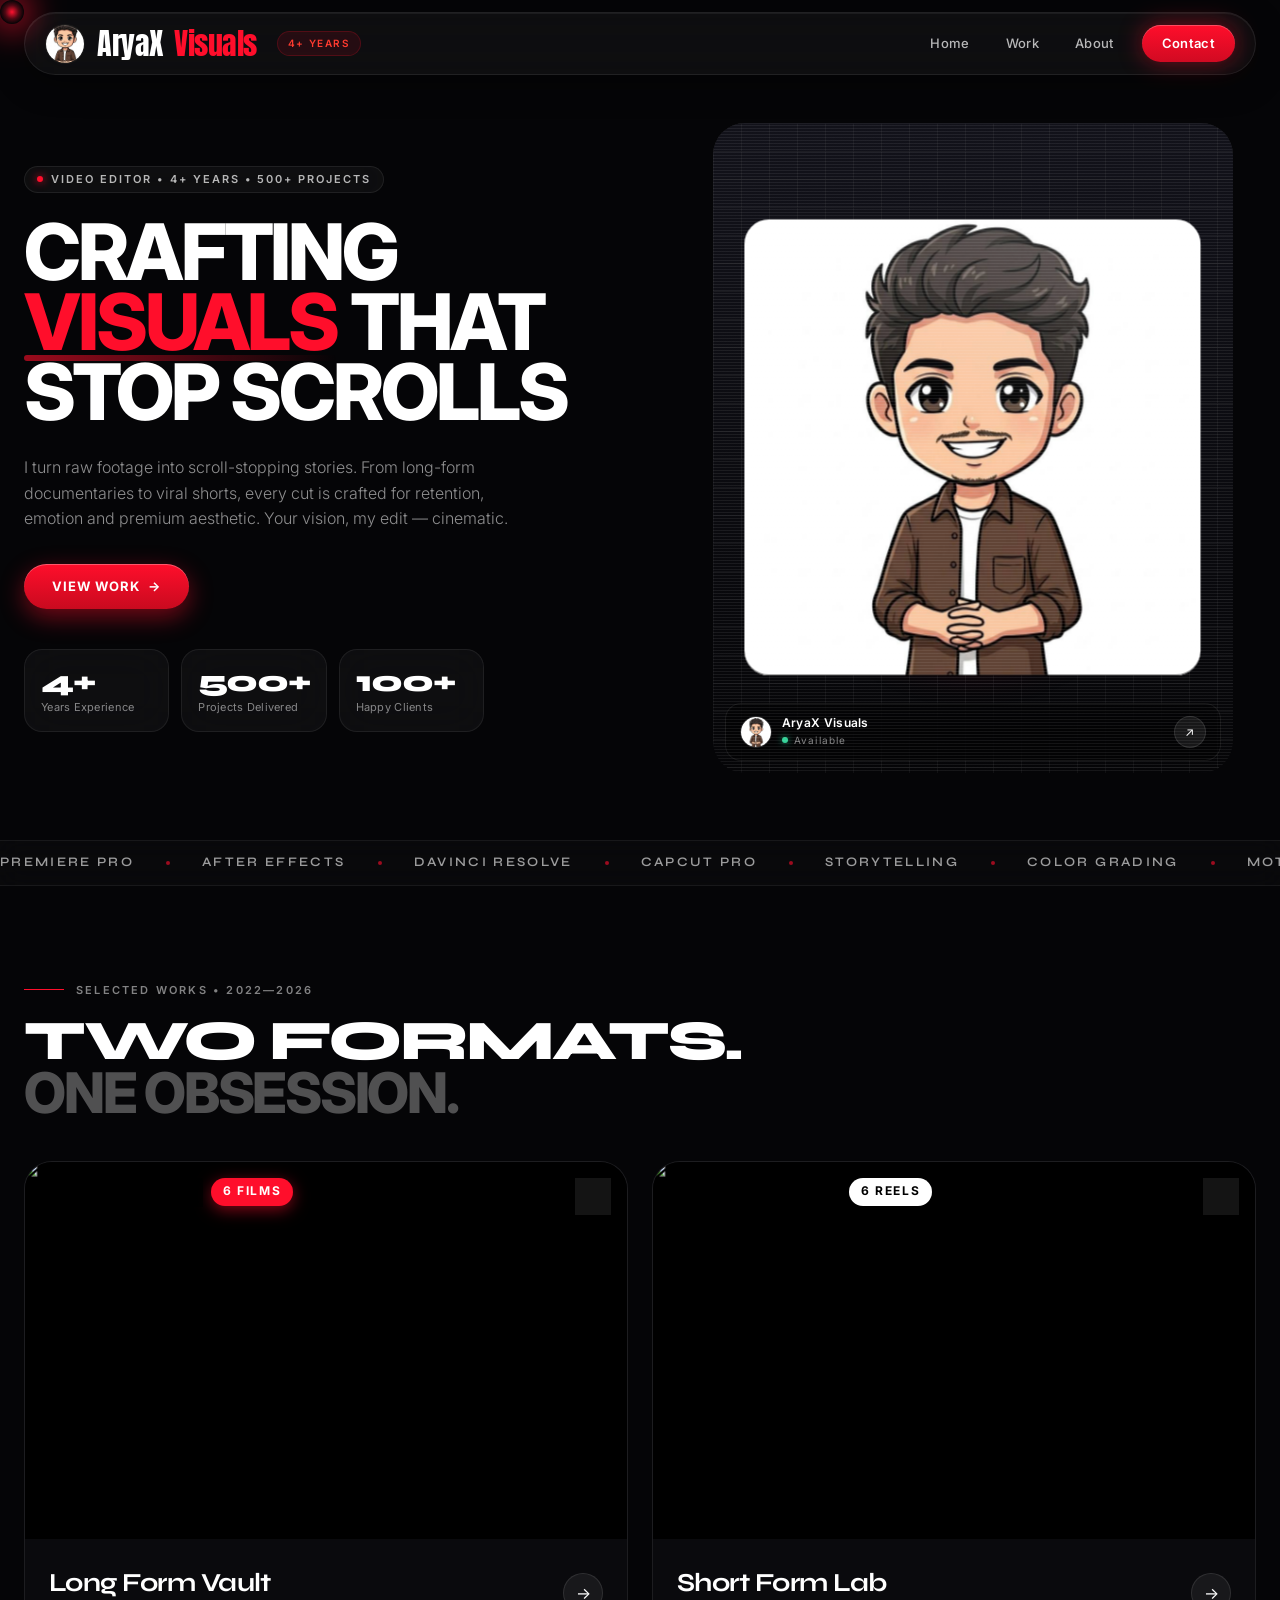
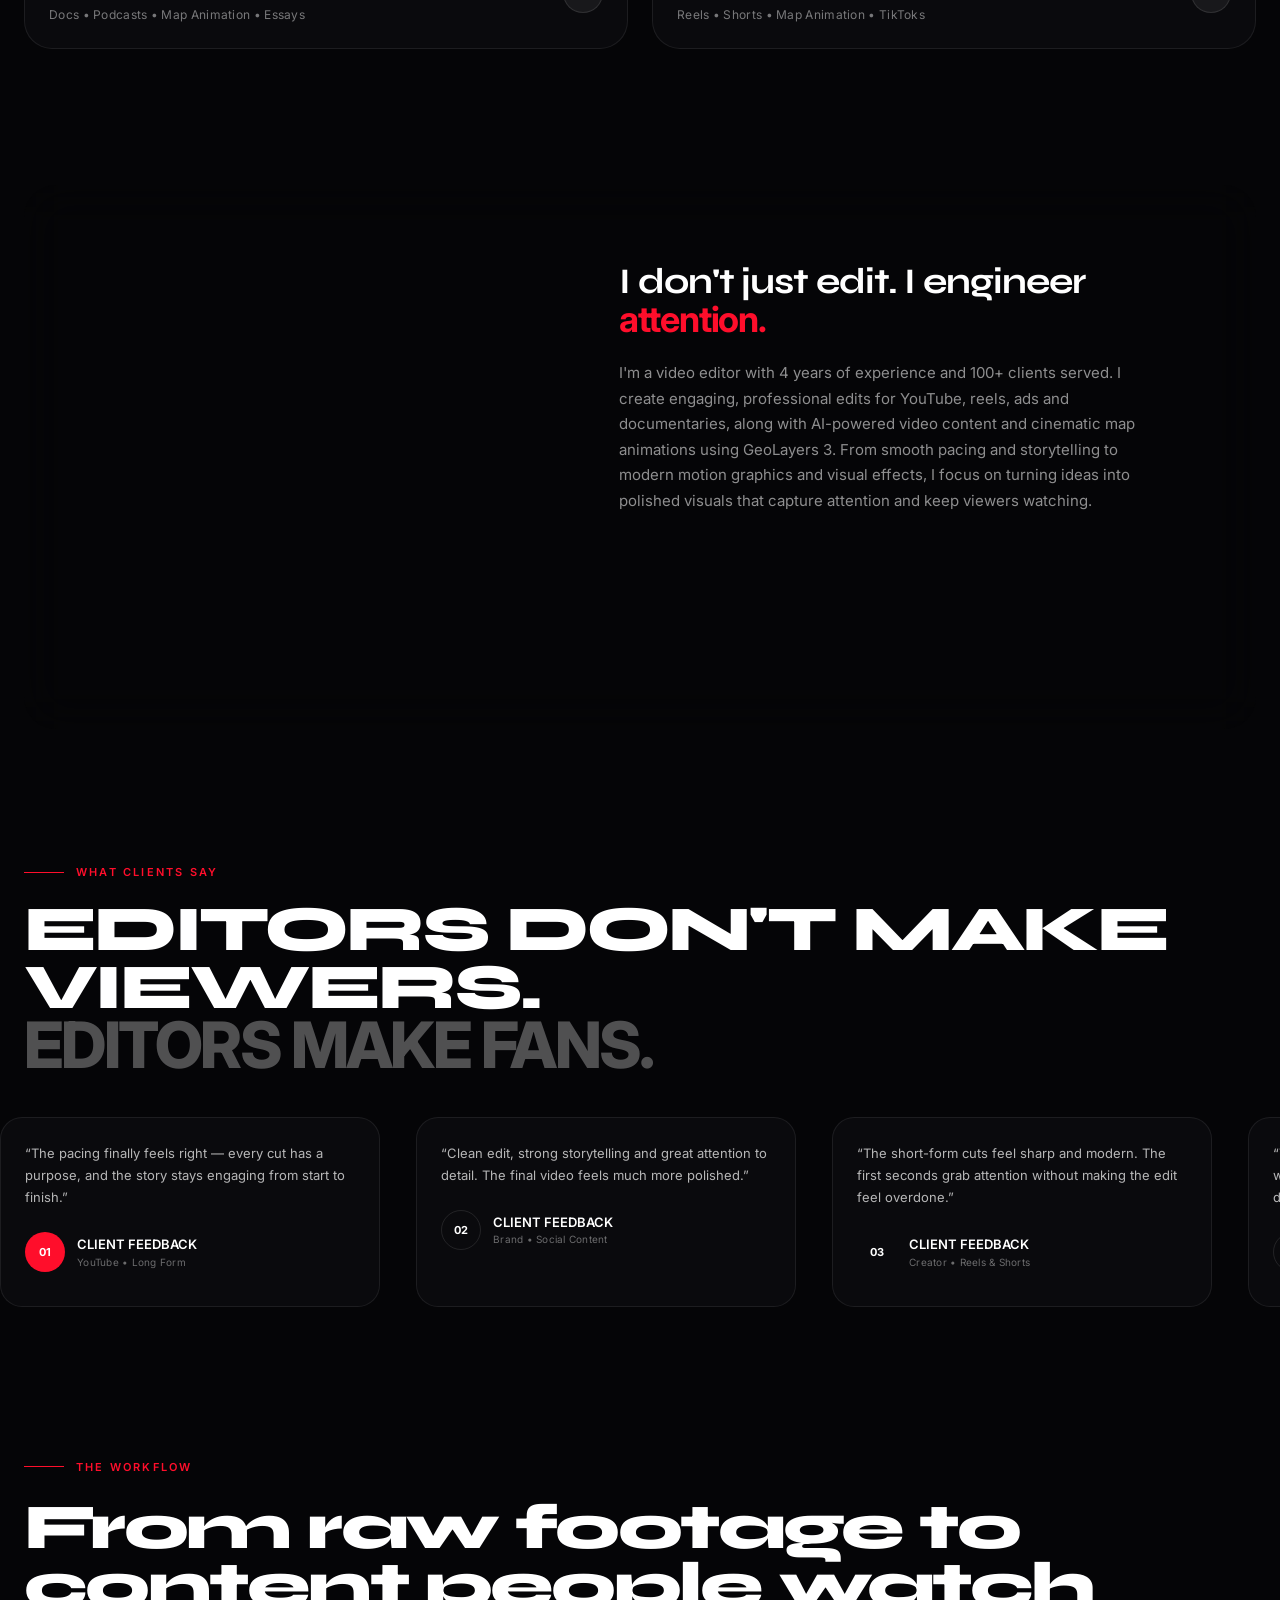
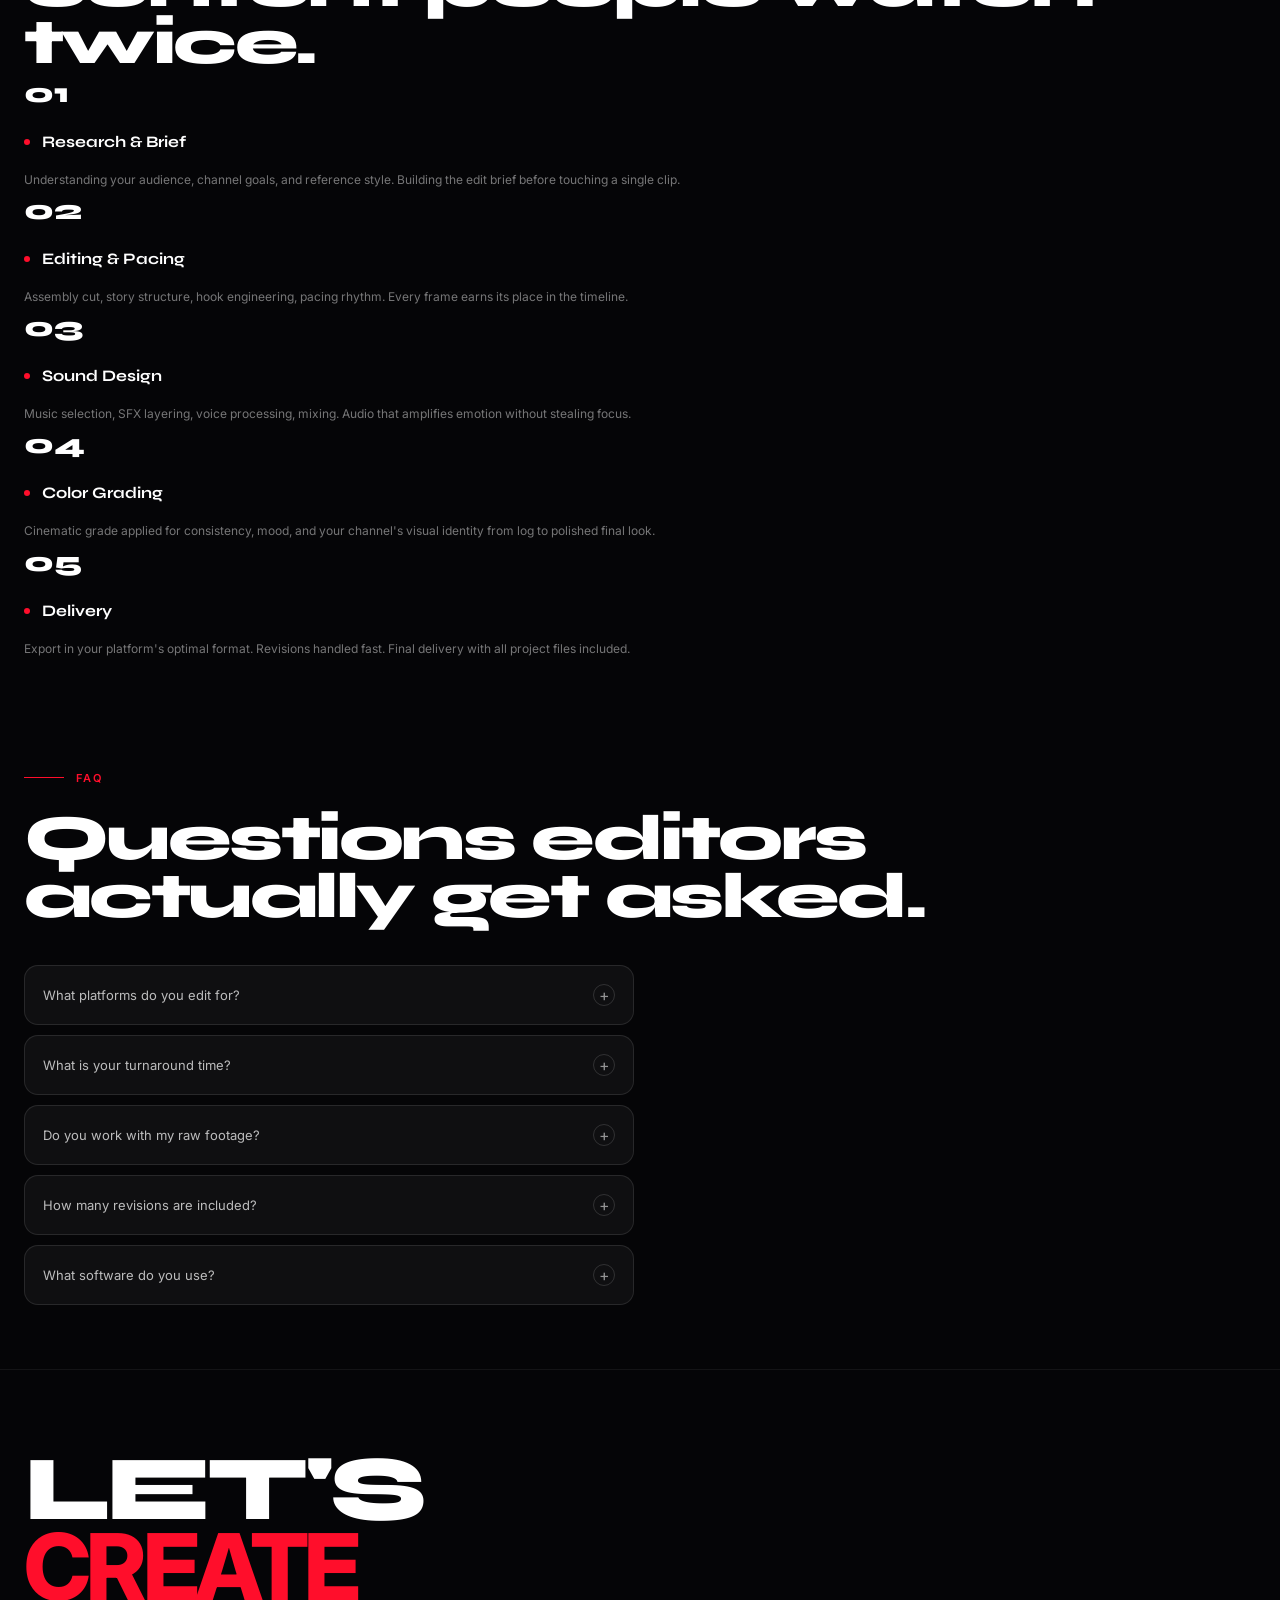
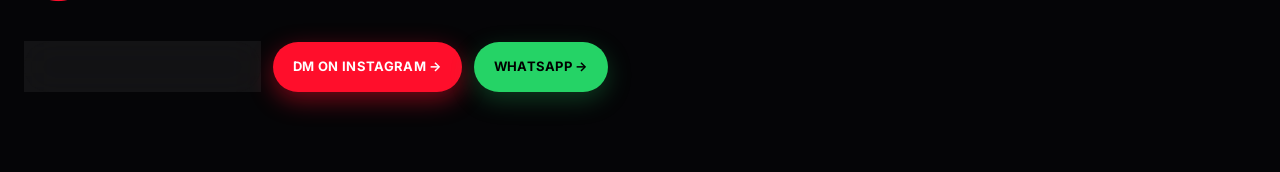
==== index.html @ be7c9ef8 "video added" ====
<!DOCTYPE html>
<html lang="en">

<head>
  <meta charset="UTF-8">
  <meta name="viewport" content="width=device-width, initial-scale=1">
  <link rel="shortcut icon" href="logo/favicon.jpeg" type="image/x-icon">
  <title>AryaxVisuals</title>
  <style>
    @import url('https://fonts.googleapis.com/css2?family=Anton&display=swap');
    *,
    :after,
    :before {
      --tw-border-spacing-x: 0;
      --tw-border-spacing-y: 0;
      --tw-translate-x: 0;
      --tw-translate-y: 0;
      --tw-rotate: 0;
      --tw-skew-x: 0;
      --tw-skew-y: 0;
      --tw-scale-x: 1;
      --tw-scale-y: 1;
      --tw-pan-x: ;
      --tw-pan-y: ;
      --tw-pinch-zoom: ;
      --tw-scroll-snap-strictness: proximity;
      --tw-gradient-from-position: ;
      --tw-gradient-via-position: ;
      --tw-gradient-to-position: ;
      --tw-ordinal: ;
      --tw-slashed-zero: ;
      --tw-numeric-figure: ;
      --tw-numeric-spacing: ;
      --tw-numeric-fraction: ;
      --tw-ring-inset: ;
      --tw-ring-offset-width: 0px;
      --tw-ring-offset-color: #fff;
      --tw-ring-color: rgba(59, 130, 246, .5);
      --tw-ring-offset-shadow: 0 0 #0000;
      --tw-ring-shadow: 0 0 #0000;
      --tw-shadow: 0 0 #0000;
      --tw-shadow-colored: 0 0 #0000;
      --tw-blur: ;
      --tw-brightness: ;
      --tw-contrast: ;
      --tw-grayscale: ;
      --tw-hue-rotate: ;
      --tw-invert: ;
      --tw-saturate: ;
      --tw-sepia: ;
      --tw-drop-shadow: ;
      --tw-backdrop-blur: ;
      --tw-backdrop-brightness: ;
      --tw-backdrop-contrast: ;
      --tw-backdrop-grayscale: ;
      --tw-backdrop-hue-rotate: ;
      --tw-backdrop-invert: ;
      --tw-backdrop-opacity: ;
      --tw-backdrop-saturate: ;
      --tw-backdrop-sepia: ;
      --tw-contain-size: ;
      --tw-contain-layout: ;
      --tw-contain-paint: ;
      --tw-contain-style:
    }

    ::backdrop {
      --tw-border-spacing-x: 0;
      --tw-border-spacing-y: 0;
      --tw-translate-x: 0;
      --tw-translate-y: 0;
      --tw-rotate: 0;
      --tw-skew-x: 0;
      --tw-skew-y: 0;
      --tw-scale-x: 1;
      --tw-scale-y: 1;
      --tw-pan-x: ;
      --tw-pan-y: ;
      --tw-pinch-zoom: ;
      --tw-scroll-snap-strictness: proximity;
      --tw-gradient-from-position: ;
      --tw-gradient-via-position: ;
      --tw-gradient-to-position: ;
      --tw-ordinal: ;
      --tw-slashed-zero: ;
      --tw-numeric-figure: ;
      --tw-numeric-spacing: ;
      --tw-numeric-fraction: ;
      --tw-ring-inset: ;
      --tw-ring-offset-width: 0px;
      --tw-ring-offset-color: #fff;
      --tw-ring-color: rgba(59, 130, 246, .5);
      --tw-ring-offset-shadow: 0 0 #0000;
      --tw-ring-shadow: 0 0 #0000;
      --tw-shadow: 0 0 #0000;
      --tw-shadow-colored: 0 0 #0000;
      --tw-blur: ;
      --tw-brightness: ;
      --tw-contrast: ;
      --tw-grayscale: ;
      --tw-hue-rotate: ;
      --tw-invert: ;
      --tw-saturate: ;
      --tw-sepia: ;
      --tw-drop-shadow: ;
      --tw-backdrop-blur: ;
      --tw-backdrop-brightness: ;
      --tw-backdrop-contrast: ;
      --tw-backdrop-grayscale: ;
      --tw-backdrop-hue-rotate: ;
      --tw-backdrop-invert: ;
      --tw-backdrop-opacity: ;
      --tw-backdrop-saturate: ;
      --tw-backdrop-sepia: ;
      --tw-contain-size: ;
      --tw-contain-layout: ;
      --tw-contain-paint: ;
      --tw-contain-style:
    }

    /*! tailwindcss v3.4.18 | MIT License | https://tailwindcss.com*/
    *,
    :after,
    :before {
      box-sizing: border-box;
      border: 0 solid #e5e7eb
    }

    :after,
    :before {
      --tw-content: ""
    }

    :host,
    html {
      line-height: 1.5;
      -webkit-text-size-adjust: 100%;
      -moz-tab-size: 4;
      -o-tab-size: 4;
      tab-size: 4;
      font-family: ui-sans-serif, system-ui, sans-serif, Apple Color Emoji, Segoe UI Emoji, Segoe UI Symbol, Noto Color Emoji;
      font-feature-settings: normal;
      font-variation-settings: normal;
      -webkit-tap-highlight-color: transparent
    }

    body {
      line-height: inherit
    }

    hr {
      height: 0;
      color: inherit;
      border-top-width: 1px
    }

    abbr:where([title]) {
      -webkit-text-decoration: underline dotted;
      text-decoration: underline dotted
    }

    h1,
    h2,
    h3,
    h4,
    h5,
    h6 {
      font-size: inherit;
      font-weight: inherit
    }

    a {
      color: inherit;
      text-decoration: inherit
    }

    b,
    strong {
      font-weight: bolder
    }

    code,
    kbd,
    pre,
    samp {
      font-family: ui-monospace, SFMono-Regular, Menlo, Monaco, Consolas, Liberation Mono, Courier New, monospace;
      font-feature-settings: normal;
      font-variation-settings: normal;
      font-size: 1em
    }

    small {
      font-size: 80%
    }

    sub,
    sup {
      font-size: 75%;
      line-height: 0;
      position: relative;
      vertical-align: baseline
    }

    sub {
      bottom: -.25em
    }

    sup {
      top: -.5em
    }

    table {
      text-indent: 0;
      border-color: inherit;
      border-collapse: collapse
    }

    button,
    input,
    optgroup,
    select,
    textarea {
      font-family: inherit;
      font-feature-settings: inherit;
      font-variation-settings: inherit;
      font-size: 100%;
      font-weight: inherit;
      line-height: inherit;
      letter-spacing: inherit;
      color: inherit;
      margin: 0;
      padding: 0
    }

    button,
    select {
      text-transform: none
    }

    button,
    input:where([type=button]),
    input:where([type=reset]),
    input:where([type=submit]) {
      -webkit-appearance: button;
      background-color: transparent;
      background-image: none
    }

    :-moz-focusring {
      outline: auto
    }

    :-moz-ui-invalid {
      box-shadow: none
    }

    progress {
      vertical-align: baseline
    }

    ::-webkit-inner-spin-button,
    ::-webkit-outer-spin-button {
      height: auto
    }

    [type=search] {
      -webkit-appearance: textfield;
      outline-offset: -2px
    }

    ::-webkit-search-decoration {
      -webkit-appearance: none
    }

    ::-webkit-file-upload-button {
      -webkit-appearance: button;
      font: inherit
    }

    summary {
      display: list-item
    }

    blockquote,
    dd,
    dl,
    figure,
    h1,
    h2,
    h3,
    h4,
    h5,
    h6,
    hr,
    p,
    pre {
      margin: 0
    }

    fieldset {
      margin: 0
    }

    fieldset,
    legend {
      padding: 0
    }

    menu,
    ol,
    ul {
      list-style: none;
      margin: 0;
      padding: 0
    }

    dialog {
      padding: 0
    }

    textarea {
      resize: vertical
    }

    input::-moz-placeholder,
    textarea::-moz-placeholder {
      opacity: 1;
      color: #9ca3af
    }

    input::placeholder,
    textarea::placeholder {
      opacity: 1;
      color: #9ca3af
    }

    [role=button],
    button {
      cursor: pointer
    }

    .fontSizeSecond{
      font-size: 24px;
    }

    :disabled {
      cursor: default
    }

    .textFontmySide{
      font-size: 25px;
    font-family: "Anton", sans-serif !important;
font-weight: 300;
word-spacing: 4px;
    }

    audio,
    canvas,
    embed,
    iframe,
    img,
    object,
    svg,
    video {
      display: block;
      vertical-align: middle
    }

    img,
    video {
      max-width: 100%;
      height: auto
    }

    [hidden]:where(:not([hidden=until-found])) {
      display: none
    }

    .container {
      width: 100%
    }

    @media (min-width:640px) {
      .container {
        max-width: 640px
      }
    }

    @media (min-width:768px) {
      .container {
        max-width: 768px
      }
    }

    @media (min-width:1024px) {
      .container {
        max-width: 1024px
      }
    }

    @media (min-width:1280px) {
      .container {
        max-width: 1280px
      }
    }

    @media (min-width:1536px) {
      .container {
        max-width: 1536px
      }
    }

    .pointer-events-none {
      pointer-events: none
    }

    .fixed {
      position: fixed
    }

    .absolute {
      position: absolute
    }

    .relative {
      position: relative
    }

    .-inset-6 {
      inset: -1.5rem
    }

    .-inset-\[1px\] {
      inset: -1px
    }

    .inset-0 {
      inset: 0
    }

    .inset-x-0 {
      left: 0;
      right: 0
    }

    .-bottom-1 {
      bottom: -.25rem
    }

    .-bottom-20 {
      bottom: -5rem
    }

    .-left-\[2\%\] {
      left: -2%
    }

    .-right-\[20\%\] {
      right: -20%
    }

    .-top-\[30\%\] {
      top: -30%
    }

    .bottom-0 {
      bottom: 0
    }

    .bottom-3 {
      bottom: .75rem
    }

    .bottom-\[-20\%\] {
      bottom: -20%
    }

    .bottom-\[18\%\] {
      bottom: 18%
    }

    .left-0 {
      left: 0
    }

    .left-1\/2 {
      left: 50%
    }

    .left-3 {
      left: .75rem
    }

    .left-4 {
      left: 1rem
    }

    .left-\[10\%\] {
      left: 10%
    }

    .left-\[20\%\] {
      left: 20%
    }

    .right-3 {
      right: .75rem
    }

    .right-4 {
      right: 1rem
    }

    .right-\[6\%\] {
      right: 6%
    }

    .top-0 {
      top: 0
    }

    .top-3 {
      top: .75rem
    }

    .top-4 {
      top: 1rem
    }

    .top-\[12\%\] {
      top: 12%
    }

    .top-\[30\%\] {
      top: 30%
    }

    .top-\[32\%\] {
      top: 32%
    }

    .-z-10 {
      z-index: -10
    }

    .z-50 {
      z-index: 50
    }

    .z-\[100\] {
      z-index: 100
    }

    .z-\[9999\] {
      z-index: 9999
    }

    .order-1 {
      order: 1
    }

    .order-2 {
      order: 2
    }

    .mx-auto {
      margin-left: auto;
      margin-right: auto
    }

    .mb-8 {
      margin-bottom: 2rem
    }

    .ml-2 {
      margin-left: .5rem
    }

    .mt-1 {
      margin-top: .25rem
    }

    .mt-10 {
      margin-top: 2.5rem
    }

    .mt-12 {
      margin-top: 3rem
    }

    .mt-2 {
      margin-top: .5rem
    }

    .mt-3 {
      margin-top: .75rem
    }

    .mt-4 {
      margin-top: 1rem
    }

    .mt-5 {
      margin-top: 1.25rem
    }

    .mt-6 {
      margin-top: 1.5rem
    }

    .mt-8 {
      margin-top: 2rem
    }

    .block {
      display: block
    }

    .inline-block {
      display: inline-block
    }

    .flex {
      display: flex
    }

    .inline-flex {
      display: inline-flex
    }

    .grid {
      display: grid
    }

    .hidden {
      display: none
    }

    .aspect-\[16\/10\] {
      aspect-ratio: 16/10
    }

    .aspect-\[16\/9\] {
      aspect-ratio: 16/9
    }

    .aspect-\[3\.6\/4\.8\] {
      aspect-ratio: 3.6/4.8
    }

    .aspect-\[4\/4\.6\] {
      aspect-ratio: 4/4.6
    }

    .aspect-\[9\/16\] {
      aspect-ratio: 9/16
    }

    .aspect-square {
      aspect-ratio: 1/1
    }

    .h-1 {
      height: .25rem
    }

    .h-1\.5 {
      height: .375rem
    }

    .h-10 {
      height: 2.5rem
    }

    .h-6 {
      height: 1.5rem
    }

    .h-7 {
      height: 1.75rem
    }

    .h-8 {
      height: 2rem
    }

    .h-9 {
      height: 2.25rem
    }

    .h-\[120px\] {
      height: 120px
    }

    .h-\[1px\] {
      height: 1px
    }

    .h-\[24px\] {
      height: 24px
    }

    .h-\[2px\] {
      height: 2px
    }

    .h-\[420px\] {
      height: 420px
    }

    .h-\[45\%\] {
      height: 45%
    }

    .h-\[600px\] {
      height: 600px
    }

    .h-\[6px\] {
      height: 6px
    }

    .h-\[700px\] {
      height: 700px
    }

    .h-\[800px\] {
      height: 800px
    }

    .h-full {
      height: 100%
    }

    .min-h-\[360px\] {
      min-height: 360px
    }

    .min-h-screen {
      min-height: 100vh
    }

    .w-1 {
      width: .25rem
    }

    .w-1\.5 {
      width: .375rem
    }

    .w-10 {
      width: 2.5rem
    }

    .w-4 {
      width: 1rem
    }

    .w-6 {
      width: 1.5rem
    }

    .w-7 {
      width: 1.75rem
    }

    .w-8 {
      width: 2rem
    }

    .w-9 {
      width: 2.25rem
    }

    .w-\[1000px\] {
      width: 1000px
    }

    .w-\[24px\] {
      width: 24px
    }

    .w-\[2px\] {
      width: 2px
    }

    .w-\[420px\] {
      width: 420px
    }

    .w-\[70\%\] {
      width: 70%
    }

    .w-\[80\%\] {
      width: 80%
    }

    .w-\[800px\] {
      width: 800px
    }

    .w-\[86\%\] {
      width: 86%
    }

    .w-\[900px\] {
      width: 900px
    }

    .w-full {
      width: 100%
    }

    .max-w-\[1320px\] {
      max-width: 1320px
    }

    .max-w-\[300px\] {
      max-width: 300px
    }

    .max-w-\[420px\] {
      max-width: 420px
    }

    .max-w-\[460px\] {
      max-width: 460px
    }

    .max-w-\[520px\] {
      max-width: 520px
    }

    .-translate-x-1\/2 {
      --tw-translate-x: -50%
    }

    .-translate-x-1\/2,
    .-translate-y-\[3px\] {
      transform: translate(var(--tw-translate-x), var(--tw-translate-y)) rotate(var(--tw-rotate)) skewX(var(--tw-skew-x)) skewY(var(--tw-skew-y)) scaleX(var(--tw-scale-x)) scaleY(var(--tw-scale-y))
    }

    .-translate-y-\[3px\] {
      --tw-translate-y: -3px
    }

    .translate-y-\[3px\] {
      --tw-translate-y: 3px
    }

    .-rotate-45,
    .translate-y-\[3px\] {
      transform: translate(var(--tw-translate-x), var(--tw-translate-y)) rotate(var(--tw-rotate)) skewX(var(--tw-skew-x)) skewY(var(--tw-skew-y)) scaleX(var(--tw-scale-x)) scaleY(var(--tw-scale-y))
    }

    .-rotate-45 {
      --tw-rotate: -45deg
    }

    .rotate-45 {
      --tw-rotate: 45deg
    }

    .rotate-45,
    .scale-\[1\.02\] {
      transform: translate(var(--tw-translate-x), var(--tw-translate-y)) rotate(var(--tw-rotate)) skewX(var(--tw-skew-x)) skewY(var(--tw-skew-y)) scaleX(var(--tw-scale-x)) scaleY(var(--tw-scale-y))
    }

    .scale-\[1\.02\] {
      --tw-scale-x: 1.02;
      --tw-scale-y: 1.02
    }

    .scale-\[1\.06\] {
      --tw-scale-x: 1.06;
      --tw-scale-y: 1.06
    }

    .scale-\[1\.06\],
    .scale-\[1\.35\] {
      transform: translate(var(--tw-translate-x), var(--tw-translate-y)) rotate(var(--tw-rotate)) skewX(var(--tw-skew-x)) skewY(var(--tw-skew-y)) scaleX(var(--tw-scale-x)) scaleY(var(--tw-scale-y))
    }

    .scale-\[1\.35\] {
      --tw-scale-x: 1.35;
      --tw-scale-y: 1.35
    }

    .transform {
      transform: translate(var(--tw-translate-x), var(--tw-translate-y)) rotate(var(--tw-rotate)) skewX(var(--tw-skew-x)) skewY(var(--tw-skew-y)) scaleX(var(--tw-scale-x)) scaleY(var(--tw-scale-y))
    }

    .animate-\[fadeOut_0\.9s_ease_0\.2s_forwards\] {
      animation: fadeOut .9s ease .2s forwards
    }

    .animate-\[floatY_0\.4s_ease\] {
      animation: floatY .4s ease
    }

    .animate-\[marquee_24s_linear_infinite\] {
      animation: marquee 24s linear infinite
    }

    .fontSizefrom{
      font-size: 20px;
    }
    /* Scroll Text Reveal Animation */
.scroll-reveal {
  opacity: 0 !important;
  transform: translate3d(0, 45px, 0) !important;
  filter: blur(8px) !important;
  transition:
    opacity 0.75s ease-out,
    transform 0.75s cubic-bezier(0.22, 1, 0.36, 1),
    filter 0.75s ease-out !important;
  will-change: opacity, transform, filter;
}

.scroll-reveal.is-visible {
  opacity: 1 !important;
  transform: translate3d(0, 0, 0) !important;
  filter: blur(0) !important;
}

/* Hero headline: reveal on initial page load, not on scroll */
.hero-load-reveal {
  opacity: 0 !important;
  transform: translate3d(0, 45px, 0) !important;
  filter: blur(8px) !important;
  transition:
    opacity 0.85s ease-out,
    transform 0.85s cubic-bezier(0.22, 1, 0.36, 1),
    filter 0.85s ease-out !important;
  will-change: opacity, transform, filter;
}

.hero-load-reveal.hero-load-visible {
  opacity: 1 !important;
  transform: translate3d(0, 0, 0) !important;
  filter: blur(0) !important;
}

/* Long Form / Short Form page heading: reveal on page load */
.page-load-reveal {
  opacity: 0 !important;
  transform: translate3d(0, 40px, 0) !important;
  filter: blur(8px) !important;
  transition: opacity 0.8s ease-out, transform 0.8s cubic-bezier(0.22, 1, 0.36, 1), filter 0.8s ease-out !important;
  will-change: opacity, transform, filter;
}

.page-load-reveal.page-load-visible {
  opacity: 1 !important;
  transform: translate3d(0, 0, 0) !important;
  filter: blur(0) !important;
}

.page-load-reveal-delay {
  transition-delay: 0.14s !important;
}

/* Stagger delays */
.scroll-reveal.delay-1 { transition-delay: 0.10s !important; }
.scroll-reveal.delay-2 { transition-delay: 0.20s !important; }
.scroll-reveal.delay-3 { transition-delay: 0.30s !important; }
.scroll-reveal.delay-4 { transition-delay: 0.40s !important; }
.scroll-reveal.delay-5 { transition-delay: 0.50s !important; }

    @keyframes pulse {
      50% {
        opacity: .5
      }
    }

    .animate-pulse {
      animation: pulse 2s cubic-bezier(.4, 0, .6, 1) infinite
    }

    .grid-cols-2 {
      grid-template-columns: repeat(2, minmax(0, 1fr))
    }

    .grid-cols-3 {
      grid-template-columns: repeat(3, minmax(0, 1fr))
    }

    .flex-col {
      flex-direction: column
    }

    .flex-wrap {
      flex-wrap: wrap
    }

    .items-start {
      align-items: flex-start
    }

    .items-end {
      align-items: flex-end
    }

    .items-center {
      align-items: center
    }

    .justify-center {
      justify-content: center
    }

    .justify-between {
      justify-content: space-between
    }

    .gap-0 {
      gap: 0
    }

    .gap-1 {
      gap: .25rem
    }

    .gap-1\.5 {
      gap: .375rem
    }

    .gap-10 {
      gap: 2.5rem
    }

    .gap-2 {
      gap: .5rem
    }

    .gap-2\.5 {
      gap: .625rem
    }

    .gap-3 {
      gap: .75rem
    }

    .gap-4 {
      gap: 1rem
    }

    .gap-6 {
      gap: 1.5rem
    }

    .gap-8 {
      gap: 2rem
    }

    .gap-\[2px\] {
      gap: 2px
    }

    .space-y-\[4px\]>:not([hidden])~:not([hidden]) {
      --tw-space-y-reverse: 0;
      margin-top: calc(4px*(1 - var(--tw-space-y-reverse)));
      margin-bottom: calc(4px*var(--tw-space-y-reverse))
    }

    .overflow-hidden {
      overflow: hidden
    }

    .overflow-x-hidden {
      overflow-x: hidden
    }

    .whitespace-nowrap {
      white-space: nowrap
    }

    .rounded-\[12px\] {
      border-radius: 12px
    }

    .rounded-\[14px\] {
      border-radius: 14px
    }

    .rounded-\[16px\] {
      border-radius: 16px
    }

    .rounded-\[18px\] {
      border-radius: 18px
    }

    .rounded-\[20px\] {
      border-radius: 20px
    }

    .rounded-\[22px\] {
      border-radius: 22px
    }

    .rounded-\[24px\] {
      border-radius: 24px
    }

    .rounded-\[28px\] {
      border-radius: 28px
    }

    .rounded-\[31px\] {
      border-radius: 31px
    }

    .rounded-\[32px\] {
      border-radius: 32px
    }

    .rounded-\[40px\] {
      border-radius: 40px
    }

    .rounded-full {
      border-radius: 9999px
    }

    .rounded-xl {
      border-radius: .75rem
    }

    .border {
      border-width: 1px
    }

    .border-y {
      border-top-width: 1px;
      border-bottom-width: 1px
    }

    .border-t {
      border-top-width: 1px
    }

    .border-\[\#FF0E2B\]\/20 {
      border-color: rgba(255, 14, 43, .2)
    }

    .border-white\/10 {
      border-color: hsla(0, 0%, 100%, .1)
    }

    .border-white\/15 {
      border-color: hsla(0, 0%, 100%, .15)
    }

    .border-white\/\[0\.06\] {
      border-color: hsla(0, 0%, 100%, .06)
    }

    .border-white\/\[0\.07\] {
      border-color: hsla(0, 0%, 100%, .07)
    }

    .border-white\/\[0\.08\] {
      border-color: hsla(0, 0%, 100%, .08)
    }

    .border-white\/\[0\.10\] {
      border-color: hsla(0, 0%, 100%, .1)
    }

    .bg-\[\#050507\] {
      --tw-bg-opacity: 1;
      background-color: rgb(5 5 7/var(--tw-bg-opacity, 1))
    }

    .bg-\[\#08080B\] {
      --tw-bg-opacity: 1;
      background-color: rgb(8 8 11/var(--tw-bg-opacity, 1))
    }

    .bg-\[\#0A0A0D\] {
      --tw-bg-opacity: 1;
      background-color: rgb(10 10 13/var(--tw-bg-opacity, 1))
    }

    .bg-\[\#0A0A0D\]\/90 {
      background-color: rgba(10, 10, 13, .9)
    }

    .bg-\[\#0A0A0E\] {
      --tw-bg-opacity: 1;
      background-color: rgb(10 10 14/var(--tw-bg-opacity, 1))
    }

    .bg-\[\#0E0E13\] {
      --tw-bg-opacity: 1;
      background-color: rgb(14 14 19/var(--tw-bg-opacity, 1))
    }

    .bg-\[\#FF0E2B\] {
      --tw-bg-opacity: 1;
      background-color: rgb(255 14 43/var(--tw-bg-opacity, 1))
    }

    .bg-\[\#FF0E2B\]\/10 {
      background-color: rgba(255, 14, 43, .1)
    }

    .bg-\[\#FF0E2B\]\/20 {
      background-color: rgba(255, 14, 43, .2)
    }

    .bg-\[\#FF0E2B\]\/60 {
      background-color: rgba(255, 14, 43, .6)
    }

    .bg-black {
      --tw-bg-opacity: 1;
      background-color: rgb(0 0 0/var(--tw-bg-opacity, 1))
    }

    .bg-black\/10 {
      background-color: rgba(0, 0, 0, .1)
    }

    .bg-black\/40 {
      background-color: rgba(0, 0, 0, .4)
    }

    .bg-black\/50 {
      background-color: rgba(0, 0, 0, .5)
    }

    .bg-black\/60 {
      background-color: rgba(0, 0, 0, .6)
    }

    .bg-emerald-400 {
      --tw-bg-opacity: 1;
      background-color: rgb(52 211 153/var(--tw-bg-opacity, 1))
    }

    .bg-white {
      --tw-bg-opacity: 1;
      background-color: rgb(255 255 255/var(--tw-bg-opacity, 1))
    }

    .bg-white\/10 {
      background-color: hsla(0, 0%, 100%, .1)
    }

    .bg-white\/\[0\.02\] {
      background-color: hsla(0, 0%, 100%, .02)
    }

    .bg-white\/\[0\.03\] {
      background-color: hsla(0, 0%, 100%, .03)
    }

    .bg-white\/\[0\.04\] {
      background-color: hsla(0, 0%, 100%, .04)
    }

    .bg-white\/\[0\.06\] {
      background-color: hsla(0, 0%, 100%, .06)
    }

    .bg-white\/\[0\.08\] {
      background-color: hsla(0, 0%, 100%, .08)
    }

    .bg-\[radial-gradient\(circle\2c rgba\(255\2c 14\2c 43\2c 0\.35\)\2c transparent_65\%\)\] {
      background-image: radial-gradient(circle, rgba(255, 14, 43, .35), transparent 65%)
    }

    .bg-\[radial-gradient\(circle\2c rgba\(255\2c 14\2c 43\2c 0\.45\)\2c rgba\(120\2c 10\2c 20\2c 0\.15\)_55\%\2c transparent_70\%\)\] {
      background-image: radial-gradient(circle, rgba(255, 14, 43, .45), rgba(120, 10, 20, .15) 55%, transparent 70%)
    }

    .bg-\[radial-gradient\(ellipse_at_center\2c rgba\(255\2c 14\2c 43\2c 0\.12\)\2c transparent_60\%\)\] {
      background-image: radial-gradient(ellipse at center, rgba(255, 14, 43, .12), transparent 60%)
    }

    .bg-\[radial-gradient\(ellipse_at_center\2c rgba\(255\2c 14\2c 43\2c 0\.18\)\2c transparent_60\%\)\] {
      background-image: radial-gradient(ellipse at center, rgba(255, 14, 43, .18), transparent 60%)
    }

    .bg-\[radial-gradient\(ellipse_at_center\2c rgba\(255\2c 59\2c 48\2c 0\.10\)\2c transparent_70\%\)\] {
      background-image: radial-gradient(ellipse at center, rgba(255, 59, 48, .1), transparent 70%)
    }

    .bg-gradient-to-b {
      background-image: linear-gradient(to bottom, var(--tw-gradient-stops))
    }

    .bg-gradient-to-r {
      background-image: linear-gradient(to right, var(--tw-gradient-stops))
    }

    .bg-gradient-to-t {
      background-image: linear-gradient(to top, var(--tw-gradient-stops))
    }

    .bg-gradient-to-tr {
      background-image: linear-gradient(to top right, var(--tw-gradient-stops))
    }

    .from-\[\#08080B\] {
      --tw-gradient-from: #08080b var(--tw-gradient-from-position);
      --tw-gradient-to: rgba(8, 8, 11, 0) var(--tw-gradient-to-position);
      --tw-gradient-stops: var(--tw-gradient-from), var(--tw-gradient-to)
    }

    .from-\[\#12121A\] {
      --tw-gradient-from: #12121a var(--tw-gradient-from-position);
      --tw-gradient-to: rgba(18, 18, 26, 0) var(--tw-gradient-to-position);
      --tw-gradient-stops: var(--tw-gradient-from), var(--tw-gradient-to)
    }

    .from-\[\#FF0E2B\] {
      --tw-gradient-from: #ff0e2b var(--tw-gradient-from-position);
      --tw-gradient-to: rgba(255, 14, 43, 0) var(--tw-gradient-to-position);
      --tw-gradient-stops: var(--tw-gradient-from), var(--tw-gradient-to)
    }

    .from-\[\#FF0E2B\]\/\[0\.18\] {
      --tw-gradient-from: rgba(255, 14, 43, .18) var(--tw-gradient-from-position);
      --tw-gradient-to: rgba(255, 14, 43, 0) var(--tw-gradient-to-position);
      --tw-gradient-stops: var(--tw-gradient-from), var(--tw-gradient-to)
    }

    .from-black {
      --tw-gradient-from: #000 var(--tw-gradient-from-position);
      --tw-gradient-to: transparent var(--tw-gradient-to-position);
      --tw-gradient-stops: var(--tw-gradient-from), var(--tw-gradient-to)
    }

    .from-black\/40 {
      --tw-gradient-from: rgba(0, 0, 0, .4) var(--tw-gradient-from-position);
      --tw-gradient-to: transparent var(--tw-gradient-to-position);
      --tw-gradient-stops: var(--tw-gradient-from), var(--tw-gradient-to)
    }

    .from-black\/50 {
      --tw-gradient-from: rgba(0, 0, 0, .5) var(--tw-gradient-from-position);
      --tw-gradient-to: transparent var(--tw-gradient-to-position);
      --tw-gradient-stops: var(--tw-gradient-from), var(--tw-gradient-to)
    }

    .from-white\/0 {
      --tw-gradient-from: hsla(0, 0%, 100%, 0) var(--tw-gradient-from-position);
      --tw-gradient-to: hsla(0, 0%, 100%, 0) var(--tw-gradient-to-position);
      --tw-gradient-stops: var(--tw-gradient-from), var(--tw-gradient-to)
    }

    .from-white\/15 {
      --tw-gradient-from: hsla(0, 0%, 100%, .15) var(--tw-gradient-from-position);
      --tw-gradient-to: hsla(0, 0%, 100%, 0) var(--tw-gradient-to-position);
      --tw-gradient-stops: var(--tw-gradient-from), var(--tw-gradient-to)
    }

    .from-white\/\[0\.06\] {
      --tw-gradient-from: hsla(0, 0%, 100%, .06) var(--tw-gradient-from-position);
      --tw-gradient-to: hsla(0, 0%, 100%, 0) var(--tw-gradient-to-position);
      --tw-gradient-stops: var(--tw-gradient-from), var(--tw-gradient-to)
    }

    .from-white\/\[0\.10\] {
      --tw-gradient-from: hsla(0, 0%, 100%, .1) var(--tw-gradient-from-position);
      --tw-gradient-to: hsla(0, 0%, 100%, 0) var(--tw-gradient-to-position);
      --tw-gradient-stops: var(--tw-gradient-from), var(--tw-gradient-to)
    }

    .from-white\/\[0\.12\] {
      --tw-gradient-from: hsla(0, 0%, 100%, .12) var(--tw-gradient-from-position);
      --tw-gradient-to: hsla(0, 0%, 100%, 0) var(--tw-gradient-to-position);
      --tw-gradient-stops: var(--tw-gradient-from), var(--tw-gradient-to)
    }

    .via-\[\#08080B\]\/40 {
      --tw-gradient-to: rgba(8, 8, 11, 0) var(--tw-gradient-to-position);
      --tw-gradient-stops: var(--tw-gradient-from), rgba(8, 8, 11, .4) var(--tw-gradient-via-position), var(--tw-gradient-to)
    }

    .via-black\/20 {
      --tw-gradient-to: transparent var(--tw-gradient-to-position);
      --tw-gradient-stops: var(--tw-gradient-from), rgba(0, 0, 0, .2) var(--tw-gradient-via-position), var(--tw-gradient-to)
    }

    .via-black\/30 {
      --tw-gradient-to: transparent var(--tw-gradient-to-position);
      --tw-gradient-stops: var(--tw-gradient-from), rgba(0, 0, 0, .3) var(--tw-gradient-via-position), var(--tw-gradient-to)
    }

    .via-transparent {
      --tw-gradient-to: transparent var(--tw-gradient-to-position);
      --tw-gradient-stops: var(--tw-gradient-from), transparent var(--tw-gradient-via-position), var(--tw-gradient-to)
    }

    .via-white\/0 {
      --tw-gradient-to: hsla(0, 0%, 100%, 0) var(--tw-gradient-to-position);
      --tw-gradient-stops: var(--tw-gradient-from), hsla(0, 0%, 100%, 0) var(--tw-gradient-via-position), var(--tw-gradient-to)
    }

    .via-white\/5 {
      --tw-gradient-to: hsla(0, 0%, 100%, 0) var(--tw-gradient-to-position);
      --tw-gradient-stops: var(--tw-gradient-from), hsla(0, 0%, 100%, .05) var(--tw-gradient-via-position), var(--tw-gradient-to)
    }

    .to-\[\#050507\] {
      --tw-gradient-to: #050507 var(--tw-gradient-to-position)
    }

    .to-\[\#C90A1F\] {
      --tw-gradient-to: #c90a1f var(--tw-gradient-to-position)
    }

    .to-\[\#D10A22\] {
      --tw-gradient-to: #d10a22 var(--tw-gradient-to-position)
    }

    .to-black\/10 {
      --tw-gradient-to: rgba(0, 0, 0, .1) var(--tw-gradient-to-position)
    }

    .to-transparent {
      --tw-gradient-to: transparent var(--tw-gradient-to-position)
    }

    .to-white\/\[0\.02\] {
      --tw-gradient-to: hsla(0, 0%, 100%, .02) var(--tw-gradient-to-position)
    }

    .to-white\/\[0\.14\] {
      --tw-gradient-to: hsla(0, 0%, 100%, .14) var(--tw-gradient-to-position)
    }

    .object-cover {
      -o-object-fit: cover;
      object-fit: cover
    }

    .object-top {
      -o-object-position: top;
      object-position: top
    }

    .p-3 {
      padding: .75rem
    }

    .p-4 {
      padding: 1rem
    }

    .p-5 {
      padding: 1.25rem
    }

    .p-6 {
      padding: 1.5rem
    }

    .p-\[1px\] {
      padding: 1px
    }

    .p-\[2px\] {
      padding: 2px
    }

    .px-2 {
      padding-left: .5rem;
      padding-right: .5rem
    }

    .px-2\.5 {
      padding-left: .625rem;
      padding-right: .625rem
    }

    .px-3 {
      padding-left: .75rem;
      padding-right: .75rem
    }

    .px-3\.5 {
      padding-left: .875rem;
      padding-right: .875rem
    }

    .px-4 {
      padding-left: 1rem;
      padding-right: 1rem
    }

    .px-5 {
      padding-left: 1.25rem;
      padding-right: 1.25rem
    }

    .px-6 {
      padding-left: 1.5rem;
      padding-right: 1.5rem
    }

    .px-7 {
      padding-left: 1.75rem;
      padding-right: 1.75rem
    }

    .py-1 {
      padding-top: .25rem;
      padding-bottom: .25rem
    }

    .py-1\.5 {
      padding-top: .375rem;
      padding-bottom: .375rem
    }

    .py-12 {
      padding-top: 3rem;
      padding-bottom: 3rem
    }

    .py-2 {
      padding-top: .5rem;
      padding-bottom: .5rem
    }

    .py-2\.5 {
      padding-top: .625rem;
      padding-bottom: .625rem
    }

    .py-3 {
      padding-top: .75rem;
      padding-bottom: .75rem
    }

    .py-4 {
      padding-top: 1rem;
      padding-bottom: 1rem
    }

    .py-6 {
      padding-top: 1.5rem;
      padding-bottom: 1.5rem
    }

    .py-\[13px\] {
      padding-top: 13px;
      padding-bottom: 13px
    }

    .py-\[8px\] {
      padding-top: 8px;
      padding-bottom: 8px
    }

    .py-\[9px\] {
      padding-top: 9px;
      padding-bottom: 9px
    }

    .pb-10 {
      padding-bottom: 2.5rem
    }

    .pb-20 {
      padding-bottom: 5rem
    }

    .pb-6 {
      padding-bottom: 1.5rem
    }

    .pt-16 {
      padding-top: 4rem
    }

    .pt-\[88px\] {
      padding-top: 88px
    }

    .text-left {
      text-align: left
    }

    .text-\[10px\] {
      font-size: 10px
    }

    .text-\[11px\] {
      font-size: 11px
    }

    .text-\[12px\] {
      font-size: 12px
    }

    .text-\[13px\] {
      font-size: 13px
    }

    .text-\[14px\] {
      font-size: 14px
    }

    .text-\[22px\] {
      font-size: 22px
    }

    .text-\[26px\] {
      font-size: 26px
    }

    .text-\[28px\] {
      font-size: 28px
    }

    .text-\[38px\] {
      font-size: 38px
    }

    .text-\[40px\] {
      font-size: 40px
    }

    .text-\[48px\] {
      font-size: 48px
    }

    .text-\[9px\] {
      font-size: 9px
    }

    .font-\[300\] {
      font-weight: 300
    }

    .font-\[600\] {
      font-weight: 600
    }

    .font-\[700\] {
      font-weight: 700
    }

    .font-\[800\] {
      font-weight: 800
    }

    .font-bold {
      font-weight: 700
    }

    .font-medium {
      font-weight: 500
    }

    .font-semibold {
      font-weight: 600
    }

    .leading-\[0\.85\] {
      line-height: .85
    }

    .leading-\[0\.95\] {
      line-height: .95
    }

    .leading-\[0\.9\] {
      line-height: .9
    }

    .leading-\[1\.05\] {
      line-height: 1.05
    }

    .leading-\[1\.3\] {
      line-height: 1.3
    }

    .leading-\[1\.5\] {
      line-height: 1.5
    }

    .leading-\[1\.6\] {
      line-height: 1.6
    }

    .leading-\[1\.7\] {
      line-height: 1.7
    }

    .leading-none {
      line-height: 1
    }

    .tracking-\[-0\.02em\] {
      letter-spacing: -.02em
    }

    .tracking-\[-0\.03em\] {
      letter-spacing: -.03em
    }

    .tracking-\[-0\.04em\] {
      letter-spacing: -.04em
    }

    .tracking-\[-0\.05em\] {
      letter-spacing: -.05em
    }

    .tracking-\[0\.06em\] {
      letter-spacing: .06em
    }

    .tracking-\[0\.08em\] {
      letter-spacing: .08em
    }

    .tracking-\[0\.12em\] {
      letter-spacing: .12em
    }

    .tracking-\[0\.14em\] {
      letter-spacing: .14em
    }

    .tracking-\[0\.18em\] {
      letter-spacing: .18em
    }

    .tracking-\[0\.2em\] {
      letter-spacing: .2em
    }

    .tracking-wide {
      letter-spacing: .025em
    }

    .text-\[\#FF0E2B\] {
      --tw-text-opacity: 1;
      color: rgb(255 14 43/var(--tw-text-opacity, 1))
    }

    .text-\[\#FF3B30\] {
      --tw-text-opacity: 1;
      color: rgb(255 59 48/var(--tw-text-opacity, 1))
    }

    .text-black {
      --tw-text-opacity: 1;
      color: rgb(0 0 0/var(--tw-text-opacity, 1))
    }

    .text-white {
      --tw-text-opacity: 1;
      color: rgb(255 255 255/var(--tw-text-opacity, 1))
    }

    .text-white\/25 {
      color: hsla(0, 0%, 100%, .25)
    }

    .text-white\/30 {
      color: hsla(0, 0%, 100%, .3)
    }

    .text-white\/40 {
      color: hsla(0, 0%, 100%, .4)
    }

    .text-white\/45 {
      color: hsla(0, 0%, 100%, .45)
    }

    .text-white\/50 {
      color: hsla(0, 0%, 100%, .5)
    }

    .text-white\/55 {
      color: hsla(0, 0%, 100%, .55)
    }

    .text-white\/60 {
      color: hsla(0, 0%, 100%, .6)
    }

    .text-white\/70 {
      color: hsla(0, 0%, 100%, .7)
    }

    .antialiased {
      -webkit-font-smoothing: antialiased;
      -moz-osx-font-smoothing: grayscale
    }

    .opacity-0 {
      opacity: 0
    }

    .opacity-60 {
      opacity: .6
    }

    .opacity-80 {
      opacity: .8
    }

    .opacity-\[0\.05\] {
      opacity: .05
    }

    .opacity-\[0\.06\] {
      opacity: .06
    }

    .opacity-\[0\.07\] {
      opacity: .07
    }

    .mix-blend-screen {
      mix-blend-mode: screen
    }

    .shadow-2xl {
      --tw-shadow: 0 25px 50px -12px rgba(0, 0, 0, .25);
      --tw-shadow-colored: 0 25px 50px -12px var(--tw-shadow-color);
      box-shadow: var(--tw-ring-offset-shadow, 0 0 #0000), var(--tw-ring-shadow, 0 0 #0000), var(--tw-shadow)
    }

    .shadow-\[0_0_24px_rgba\(255\2c 14\2c 43\2c 0\.45\)\2c inset_0_1px_0_rgba\(255\2c 255\2c 255\2c 0\.25\)\] {
      --tw-shadow: 0 0 24px rgba(255, 14, 43, .45), inset 0 1px 0 hsla(0, 0%, 100%, .25);
      --tw-shadow-colored: 0 0 24px var(--tw-shadow-color), inset 0 1px 0 var(--tw-shadow-color);
      box-shadow: var(--tw-ring-offset-shadow, 0 0 #0000), var(--tw-ring-shadow, 0 0 #0000), var(--tw-shadow)
    }

    .shadow-\[0_0_6px_rgba\(16\2c 185\2c 129\2c 0\.8\)\] {
      --tw-shadow: 0 0 6px rgba(16, 185, 129, .8);
      --tw-shadow-colored: 0 0 6px var(--tw-shadow-color)
    }

    .shadow-\[0_0_6px_rgba\(16\2c 185\2c 129\2c 0\.8\)\],
    .shadow-\[0_0_8px_\#FF0E2B\] {
      box-shadow: var(--tw-ring-offset-shadow, 0 0 #0000), var(--tw-ring-shadow, 0 0 #0000), var(--tw-shadow)
    }

    .shadow-\[0_0_8px_\#FF0E2B\] {
      --tw-shadow: 0 0 8px #ff0e2b;
      --tw-shadow-colored: 0 0 8px var(--tw-shadow-color)
    }

    .shadow-\[0_4px_16px_rgba\(255\2c 14\2c 43\2c 0\.5\)\] {
      --tw-shadow: 0 4px 16px rgba(255, 14, 43, .5);
      --tw-shadow-colored: 0 4px 16px var(--tw-shadow-color);
      box-shadow: var(--tw-ring-offset-shadow, 0 0 #0000), var(--tw-ring-shadow, 0 0 #0000), var(--tw-shadow)
    }

    .shadow-\[0_6px_20px_rgba\(255\2c 14\2c 43\2c 0\.5\)\] {
      --tw-shadow: 0 6px 20px rgba(255, 14, 43, .5);
      --tw-shadow-colored: 0 6px 20px var(--tw-shadow-color);
      box-shadow: var(--tw-ring-offset-shadow, 0 0 #0000), var(--tw-ring-shadow, 0 0 #0000), var(--tw-shadow)
    }

    .shadow-\[0_8px_24px_rgba\(255\2c 14\2c 43\2c 0\.45\)\2c inset_0_1px_0_rgba\(255\2c 255\2c 255\2c 0\.3\)\] {
      --tw-shadow: 0 8px 24px rgba(255, 14, 43, .45), inset 0 1px 0 hsla(0, 0%, 100%, .3);
      --tw-shadow-colored: 0 8px 24px var(--tw-shadow-color), inset 0 1px 0 var(--tw-shadow-color);
      box-shadow: var(--tw-ring-offset-shadow, 0 0 #0000), var(--tw-ring-shadow, 0 0 #0000), var(--tw-shadow)
    }

    .shadow-\[0_8px_24px_rgba\(255\2c 14\2c 43\2c 0\.45\)\] {
      --tw-shadow: 0 8px 24px rgba(255, 14, 43, .45);
      --tw-shadow-colored: 0 8px 24px var(--tw-shadow-color);
      box-shadow: var(--tw-ring-offset-shadow, 0 0 #0000), var(--tw-ring-shadow, 0 0 #0000), var(--tw-shadow)
    }

    .shadow-\[0_8px_32px_rgba\(0\2c 0\2c 0\2c 0\.4\)\2c inset_0_1px_0_rgba\(255\2c 255\2c 255\2c 0\.06\)\] {
      --tw-shadow: 0 8px 32px rgba(0, 0, 0, .4), inset 0 1px 0 hsla(0, 0%, 100%, .06);
      --tw-shadow-colored: 0 8px 32px var(--tw-shadow-color), inset 0 1px 0 var(--tw-shadow-color);
      box-shadow: var(--tw-ring-offset-shadow, 0 0 #0000), var(--tw-ring-shadow, 0 0 #0000), var(--tw-shadow)
    }

    .shadow-\[inset_0_0_0_1px_rgba\(255\2c 255\2c 255\2c 0\.12\)\] {
      --tw-shadow: inset 0 0 0 1px hsla(0, 0%, 100%, .12);
      --tw-shadow-colored: inset 0 0 0 1px var(--tw-shadow-color);
      box-shadow: var(--tw-ring-offset-shadow, 0 0 #0000), var(--tw-ring-shadow, 0 0 #0000), var(--tw-shadow)
    }

    .shadow-\[inset_0_1px_0_rgba\(255\2c 255\2c 255\2c 0\.08\)\] {
      --tw-shadow: inset 0 1px 0 hsla(0, 0%, 100%, .08);
      --tw-shadow-colored: inset 0 1px 0 var(--tw-shadow-color);
      box-shadow: var(--tw-ring-offset-shadow, 0 0 #0000), var(--tw-ring-shadow, 0 0 #0000), var(--tw-shadow)
    }

    .shadow-\[inset_0_1px_0_rgba\(255\2c 255\2c 255\2c 0\.18\)\2c inset_0_-1px_0_rgba\(0\2c 0\2c 0\2c 0\.6\)\] {
      --tw-shadow: inset 0 1px 0 hsla(0, 0%, 100%, .18), inset 0 -1px 0 rgba(0, 0, 0, .6);
      --tw-shadow-colored: inset 0 1px 0 var(--tw-shadow-color), inset 0 -1px 0 var(--tw-shadow-color);
      box-shadow: var(--tw-ring-offset-shadow, 0 0 #0000), var(--tw-ring-shadow, 0 0 #0000), var(--tw-shadow)
    }

    .blur-\[12px\] {
      --tw-blur: blur(12px)
    }

    .blur-\[12px\],
    .blur-\[28px\] {
      filter: var(--tw-blur) var(--tw-brightness) var(--tw-contrast) var(--tw-grayscale) var(--tw-hue-rotate) var(--tw-invert) var(--tw-saturate) var(--tw-sepia) var(--tw-drop-shadow)
    }

    .blur-\[28px\] {
      --tw-blur: blur(28px)
    }

    .blur-\[30px\] {
      --tw-blur: blur(30px)
    }

    .blur-\[30px\],
    .blur-\[40px\] {
      filter: var(--tw-blur) var(--tw-brightness) var(--tw-contrast) var(--tw-grayscale) var(--tw-hue-rotate) var(--tw-invert) var(--tw-saturate) var(--tw-sepia) var(--tw-drop-shadow)
    }

    .blur-\[40px\] {
      --tw-blur: blur(40px)
    }

    .blur-\[60px\] {
      --tw-blur: blur(60px)
    }

    .blur-\[60px\],
    .blur-\[70px\] {
      filter: var(--tw-blur) var(--tw-brightness) var(--tw-contrast) var(--tw-grayscale) var(--tw-hue-rotate) var(--tw-invert) var(--tw-saturate) var(--tw-sepia) var(--tw-drop-shadow)
    }

    .blur-\[70px\] {
      --tw-blur: blur(70px)
    }

    .blur-\[80px\] {
      --tw-blur: blur(80px)
    }

    .blur-\[80px\],
    .filter {
      filter: var(--tw-blur) var(--tw-brightness) var(--tw-contrast) var(--tw-grayscale) var(--tw-hue-rotate) var(--tw-invert) var(--tw-saturate) var(--tw-sepia) var(--tw-drop-shadow)
    }

    .backdrop-blur-\[10px\] {
      --tw-backdrop-blur: blur(10px)
    }

    .backdrop-blur-\[10px\],
    .backdrop-blur-\[12px\] {
      backdrop-filter: var(--tw-backdrop-blur) var(--tw-backdrop-brightness) var(--tw-backdrop-contrast) var(--tw-backdrop-grayscale) var(--tw-backdrop-hue-rotate) var(--tw-backdrop-invert) var(--tw-backdrop-opacity) var(--tw-backdrop-saturate) var(--tw-backdrop-sepia)
    }

    .backdrop-blur-\[12px\] {
      --tw-backdrop-blur: blur(12px)
    }

    .backdrop-blur-\[16px\] {
      --tw-backdrop-blur: blur(16px)
    }

    .backdrop-blur-\[16px\],
    .backdrop-blur-\[18px\] {
      backdrop-filter: var(--tw-backdrop-blur) var(--tw-backdrop-brightness) var(--tw-backdrop-contrast) var(--tw-backdrop-grayscale) var(--tw-backdrop-hue-rotate) var(--tw-backdrop-invert) var(--tw-backdrop-opacity) var(--tw-backdrop-saturate) var(--tw-backdrop-sepia)
    }

    .backdrop-blur-\[18px\] {
      --tw-backdrop-blur: blur(18px)
    }

    .backdrop-blur-\[20px\] {
      --tw-backdrop-blur: blur(20px)
    }

    .backdrop-blur-\[20px\],
    .backdrop-blur-\[24px\] {
      backdrop-filter: var(--tw-backdrop-blur) var(--tw-backdrop-brightness) var(--tw-backdrop-contrast) var(--tw-backdrop-grayscale) var(--tw-backdrop-hue-rotate) var(--tw-backdrop-invert) var(--tw-backdrop-opacity) var(--tw-backdrop-saturate) var(--tw-backdrop-sepia)
    }

    .backdrop-blur-\[24px\] {
      --tw-backdrop-blur: blur(24px)
    }

    .transition {
      transition-property: color, background-color, border-color, text-decoration-color, fill, stroke, opacity, box-shadow, transform, filter, backdrop-filter;
      transition-timing-function: cubic-bezier(.4, 0, .2, 1);
      transition-duration: .15s
    }

    .transition-all {
      transition-property: all;
      transition-timing-function: cubic-bezier(.4, 0, .2, 1);
      transition-duration: .15s
    }

    .transition-transform {
      transition-property: transform;
      transition-timing-function: cubic-bezier(.4, 0, .2, 1);
      transition-duration: .15s
    }

    .duration-200 {
      transition-duration: .2s
    }

    .duration-500 {
      transition-duration: .5s
    }

    .duration-700 {
      transition-duration: .7s
    }

    .duration-\[1\.2s\] {
      transition-duration: 1.2s
    }

    .ease-in-out {
      transition-timing-function: cubic-bezier(.4, 0, .2, 1)
    }

    .ease-out {
      transition-timing-function: cubic-bezier(0, 0, .2, 1)
    }

    .will-change-transform {
      will-change: transform
    }

    #root,
    body,
    html {
      min-height: 100%
    }

    body {
      margin: 0;
      font-family: Inter, ui-sans-serif, system-ui, -apple-system, BlinkMacSystemFont, Segoe UI, sans-serif
    }

    [role=button]:not([aria-disabled=true]),
    button:not(:disabled),
    label[for],
    select:not(:disabled),
    summary {
      cursor: pointer
    }

    .selection\:bg-\[\#FF0E2B\] ::-moz-selection {
      --tw-bg-opacity: 1;
      background-color: rgb(255 14 43/var(--tw-bg-opacity, 1))
    }

    .selection\:bg-\[\#FF0E2B\] ::selection {
      --tw-bg-opacity: 1;
      background-color: rgb(255 14 43/var(--tw-bg-opacity, 1))
    }

    .selection\:text-white ::-moz-selection {
      --tw-text-opacity: 1;
      color: rgb(255 255 255/var(--tw-text-opacity, 1))
    }

    .selection\:text-white ::selection {
      --tw-text-opacity: 1;
      color: rgb(255 255 255/var(--tw-text-opacity, 1))
    }

    .selection\:bg-\[\#FF0E2B\]::-moz-selection {
      --tw-bg-opacity: 1;
      background-color: rgb(255 14 43/var(--tw-bg-opacity, 1))
    }

    .selection\:bg-\[\#FF0E2B\]::selection {
      --tw-bg-opacity: 1;
      background-color: rgb(255 14 43/var(--tw-bg-opacity, 1))
    }

    .selection\:text-white::-moz-selection {
      --tw-text-opacity: 1;
      color: rgb(255 255 255/var(--tw-text-opacity, 1))
    }

    .selection\:text-white::selection {
      --tw-text-opacity: 1;
      color: rgb(255 255 255/var(--tw-text-opacity, 1))
    }

    .hover\:scale-\[1\.01\]:hover {
      --tw-scale-x: 1.01;
      --tw-scale-y: 1.01
    }

    .hover\:scale-\[1\.01\]:hover,
    .hover\:scale-\[1\.02\]:hover {
      transform: translate(var(--tw-translate-x), var(--tw-translate-y)) rotate(var(--tw-rotate)) skewX(var(--tw-skew-x)) skewY(var(--tw-skew-y)) scaleX(var(--tw-scale-x)) scaleY(var(--tw-scale-y))
    }

    .hover\:scale-\[1\.02\]:hover {
      --tw-scale-x: 1.02;
      --tw-scale-y: 1.02
    }

    .hover\:border-\[\#FF0E2B\]\/30:hover {
      border-color: rgba(255, 14, 43, .3)
    }

    .hover\:border-\[\#FF0E2B\]\/40:hover {
      border-color: rgba(255, 14, 43, .4)
    }

    .hover\:bg-white:hover {
      --tw-bg-opacity: 1;
      background-color: rgb(255 255 255/var(--tw-bg-opacity, 1))
    }

    .hover\:bg-white\/\[0\.06\]:hover {
      background-color: hsla(0, 0%, 100%, .06)
    }

    .hover\:bg-white\/\[0\.10\]:hover {
      background-color: hsla(0, 0%, 100%, .1)
    }

    .hover\:text-black:hover {
      --tw-text-opacity: 1;
      color: rgb(0 0 0/var(--tw-text-opacity, 1))
    }

    .hover\:text-white:hover {
      --tw-text-opacity: 1;
      color: rgb(255 255 255/var(--tw-text-opacity, 1))
    }

    .active\:scale-\[0\.98\]:active {
      --tw-scale-x: 0.98;
      --tw-scale-y: 0.98
    }

    .active\:scale-\[0\.98\]:active,
    .group:hover .group-hover\:translate-x-0\.5 {
      transform: translate(var(--tw-translate-x), var(--tw-translate-y)) rotate(var(--tw-rotate)) skewX(var(--tw-skew-x)) skewY(var(--tw-skew-y)) scaleX(var(--tw-scale-x)) scaleY(var(--tw-scale-y))
    }

    .group:hover .group-hover\:translate-x-0\.5 {
      --tw-translate-x: 0.125rem
    }

    .group:hover .group-hover\:scale-\[1\.03\] {
      --tw-scale-x: 1.03;
      --tw-scale-y: 1.03
    }

    .group:hover .group-hover\:scale-\[1\.03\],
    .group:hover .group-hover\:scale-\[1\.04\] {
      transform: translate(var(--tw-translate-x), var(--tw-translate-y)) rotate(var(--tw-rotate)) skewX(var(--tw-skew-x)) skewY(var(--tw-skew-y)) scaleX(var(--tw-scale-x)) scaleY(var(--tw-scale-y))
    }

    .group:hover .group-hover\:scale-\[1\.04\] {
      --tw-scale-x: 1.04;
      --tw-scale-y: 1.04
    }

    .group:hover .group-hover\:scale-\[1\.06\] {
      --tw-scale-x: 1.06;
      --tw-scale-y: 1.06;
      transform: translate(var(--tw-translate-x), var(--tw-translate-y)) rotate(var(--tw-rotate)) skewX(var(--tw-skew-x)) skewY(var(--tw-skew-y)) scaleX(var(--tw-scale-x)) scaleY(var(--tw-scale-y))
    }

    .group:hover .group-hover\:border-\[\#FF0E2B\] {
      --tw-border-opacity: 1;
      border-color: rgb(255 14 43/var(--tw-border-opacity, 1))
    }

    .group:hover .group-hover\:bg-\[\#FF0E2B\] {
      --tw-bg-opacity: 1;
      background-color: rgb(255 14 43/var(--tw-bg-opacity, 1))
    }

    .group:hover .group-hover\:bg-black {
      --tw-bg-opacity: 1;
      background-color: rgb(0 0 0/var(--tw-bg-opacity, 1))
    }

    .group:hover .group-hover\:bg-white {
      --tw-bg-opacity: 1;
      background-color: rgb(255 255 255/var(--tw-bg-opacity, 1))
    }

    .group:hover .group-hover\:text-black {
      --tw-text-opacity: 1;
      color: rgb(0 0 0/var(--tw-text-opacity, 1))
    }

    .group:hover .group-hover\:text-white {
      --tw-text-opacity: 1;
      color: rgb(255 255 255/var(--tw-text-opacity, 1))
    }

    .group:hover .group-hover\:opacity-100 {
      opacity: 1
    }

    @media (min-width:768px) {
      .md\:mt-16 {
        margin-top: 4rem
      }

      .md\:mt-7 {
        margin-top: 1.75rem
      }

      .md\:mt-8 {
        margin-top: 2rem
      }

      .md\:block {
        display: block
      }

      .md\:flex {
        display: flex
      }

      .md\:inline-flex {
        display: inline-flex
      }

      .md\:hidden {
        display: none
      }

      .md\:h-10 {
        height: 2.5rem
      }

      .md\:w-10 {
        width: 2.5rem
      }

      .md\:grid-cols-2 {
        grid-template-columns: repeat(2, minmax(0, 1fr))
      }

      .md\:grid-cols-3 {
        grid-template-columns: repeat(3, minmax(0, 1fr))
      }

      .md\:flex-row {
        flex-direction: row
      }

      .md\:items-center {
        align-items: center
      }

      .md\:gap-10 {
        gap: 2.5rem
      }

      .md\:gap-5 {
        gap: 1.25rem
      }

      .md\:gap-6 {
        gap: 1.5rem
      }

      .md\:p-10 {
        padding: 2.5rem
      }

      .md\:p-5 {
        padding: 1.25rem
      }

      .md\:p-6 {
        padding: 1.5rem
      }

      .md\:px-5 {
        padding-left: 1.25rem;
        padding-right: 1.25rem
      }

      .md\:px-6 {
        padding-left: 1.5rem;
        padding-right: 1.5rem
      }

      .md\:py-10 {
        padding-top: 2.5rem;
        padding-bottom: 2.5rem
      }

      .md\:py-20 {
        padding-top: 5rem;
        padding-bottom: 5rem
      }

      .md\:pt-24 {
        padding-top: 6rem
      }

      .md\:pt-28 {
        padding-top: 7rem
      }

      .md\:text-\[15px\] {
        font-size: 15px
      }

      .md\:text-\[16px\] {
        font-size: 16px
      }

      .md\:text-\[26px\] {
        font-size: 26px
      }

      .md\:text-\[30px\] {
        font-size: 30px
      }

      .md\:text-\[36px\] {
        font-size: 36px
      }

      .md\:text-\[56px\] {
        font-size: 56px
      }

      .md\:text-\[64px\] {
        font-size: 64px
      }

      .md\:text-\[92px\] {
        font-size: 92px
      }
    }
    
    @media (min-width:1024px) {
      .lg\:order-1 {
        order: 1
      }

      .lg\:order-2 {
        order: 2
      }

      .lg\:block {
        display: block
      }

      .lg\:flex {
        display: flex
      }

      .lg\:aspect-\[4\/5\] {
        aspect-ratio: 4/5
      }

      .lg\:h-\[640px\] {
        height: 640px
      }

      .lg\:min-h-\[520px\] {
        min-height: 520px
      }

      .lg\:grid-cols-\[0\.9fr_1\.1fr\] {
        grid-template-columns: .9fr 1.1fr
      }

      .lg\:grid-cols-\[1\.05fr_0\.95fr\] {
        grid-template-columns: 1.05fr .95fr
      }

      .lg\:flex-row {
        flex-direction: row
      }

      .lg\:items-end {
        align-items: flex-end
      }

      .lg\:justify-end {
        justify-content: flex-end
      }

      .lg\:text-right {
        text-align: right
      }

      .lg\:text-\[78px\] {
        font-size: 78px
      }
    }


    /* FAQ Section */
    .faq-section {
      position: relative;
    }
    .faq-list {
      max-width: 610px;
    }
    .faq-item {
      background: rgba(255,255,255,0.045);
      border: 1px solid rgba(255,255,255,0.10);
      border-radius: 14px;
      overflow: hidden;
      transition: border-color .25s ease, background .25s ease;
    }
    .faq-item + .faq-item {
      margin-top: 10px;
    }
    .faq-item[open] {
      border-color: rgba(255,14,43,0.28);
      background: rgba(255,255,255,0.055);
    }
    .faq-summary {
      list-style: none;
      cursor: pointer;
      min-height: 58px;
      padding: 0 18px;
      display: flex;
      align-items: center;
      justify-content: space-between;
      gap: 16px;
      font-size: 13px;
      color: rgba(255,255,255,0.72);
      user-select: none;
    }
    .faq-summary::-webkit-details-marker {
      display: none;
    }
    .faq-plus {
      width: 22px;
      height: 22px;
      flex: 0 0 22px;
      border: 1px solid rgba(255,255,255,0.14);
      border-radius: 999px;
      display: flex;
      align-items: center;
      justify-content: center;
      color: rgba(255,255,255,0.55);
      font-size: 16px;
      line-height: 1;
      transition: transform .25s ease, background .25s ease, color .25s ease;
    }
    .faq-item[open] .faq-plus {
      transform: rotate(45deg);
      background: #FF0E2B;
      color: #fff;
      border-color: #FF0E2B;
    }
    .faq-answer {
      padding: 0 18px 17px;
      font-size: 12px;
      line-height: 1.65;
      color: rgba(255,255,255,0.42);
      max-width: 560px;
    }

  </style>
</head>

<body>
  <div id="root"></div>

  <script type="module">var Hs = Object.create; var { getPrototypeOf: Is, defineProperty: zr, getOwnPropertyNames: Ds } = Object; var Ys = Object.prototype.hasOwnProperty; var vt = (e, t, n) => { n = e != null ? Hs(Is(e)) : {}; let A = t || !e || !e.__esModule ? zr(n, "default", { value: e, enumerable: !0 }) : n; for (let r of Ds(e)) if (!Ys.call(A, r)) zr(A, r, { get: () => e[r], enumerable: !0 }); return A }; var iA = (e, t) => () => (t || e((t = { exports: {} }).exports, t), t.exports); var Qs = (e, t) => { for (var n in t) zr(e, n, { get: t[n], enumerable: !0, configurable: !0, set: (A) => t[n] = () => A }) }; var bs = (e, t) => () => (e && (t = e(e = 0)), t); var cn = iA((fc) => { var sn = Symbol.for("react.element"), Bs = Symbol.for("react.portal"), _s = Symbol.for("react.fragment"), $s = Symbol.for("react.strict_mode"), ec = Symbol.for("react.profiler"), tc = Symbol.for("react.provider"), nc = Symbol.for("react.context"), Ac = Symbol.for("react.forward_ref"), rc = Symbol.for("react.suspense"), lc = Symbol.for("react.memo"), uc = Symbol.for("react.lazy"), eo = Symbol.iterator; function oc(e) { if (e === null || typeof e !== "object") return null; return e = eo && e[eo] || e["@@iterator"], typeof e === "function" ? e : null } var Ao = { isMounted: function () { return !1 }, enqueueForceUpdate: function () { }, enqueueReplaceState: function () { }, enqueueSetState: function () { } }, ro = Object.assign, lo = {}; function wt(e, t, n) { this.props = e, this.context = t, this.refs = lo, this.updater = n || Ao } wt.prototype.isReactComponent = {}; wt.prototype.setState = function (e, t) { if (typeof e !== "object" && typeof e !== "function" && e != null) throw Error("setState(...): takes an object of state variables to update or a function which returns an object of state variables."); this.updater.enqueueSetState(this, e, t, "setState") }; wt.prototype.forceUpdate = function (e) { this.updater.enqueueForceUpdate(this, e, "forceUpdate") }; function uo() { } uo.prototype = wt.prototype; function Kr(e, t, n) { this.props = e, this.context = t, this.refs = lo, this.updater = n || Ao } var xr = Kr.prototype = new uo; xr.constructor = Kr; ro(xr, wt.prototype); xr.isPureReactComponent = !0; var to = Array.isArray, oo = Object.prototype.hasOwnProperty, Or = { current: null }, io = { key: !0, ref: !0, __self: !0, __source: !0 }; function ao(e, t, n) { var A, r = {}, l = null, u = null; if (t != null) for (A in t.ref !== void 0 && (u = t.ref), t.key !== void 0 && (l = "" + t.key), t) oo.call(t, A) && !io.hasOwnProperty(A) && (r[A] = t[A]); var o = arguments.length - 2; if (o === 1) r.children = n; else if (1 < o) { for (var i = Array(o), c = 0; c < o; c++)i[c] = arguments[c + 2]; r.children = i } if (e && e.defaultProps) for (A in o = e.defaultProps, o) r[A] === void 0 && (r[A] = o[A]); return { $$typeof: sn, type: e, key: l, ref: u, props: r, _owner: Or.current } } function ic(e, t) { return { $$typeof: sn, type: e.type, key: t, ref: e.ref, props: e.props, _owner: e._owner } } function Rr(e) { return typeof e === "object" && e !== null && e.$$typeof === sn } function ac(e) { var t = { "=": "=0", ":": "=2" }; return "$" + e.replace(/[=:]/g, function (n) { return t[n] }) } var no = /\/+/g; function wr(e, t) { return typeof e === "object" && e !== null && e.key != null ? ac("" + e.key) : t.toString(36) } function sA(e, t, n, A, r) { var l = typeof e; if (l === "undefined" || l === "boolean") e = null; var u = !1; if (e === null) u = !0; else switch (l) { case "string": case "number": u = !0; break; case "object": switch (e.$$typeof) { case sn: case Bs: u = !0 } }if (u) return u = e, r = r(u), e = A === "" ? "." + wr(u, 0) : A, to(r) ? (n = "", e != null && (n = e.replace(no, "$&/") + "/"), sA(r, t, n, "", function (c) { return c })) : r != null && (Rr(r) && (r = ic(r, n + (!r.key || u && u.key === r.key ? "" : ("" + r.key).replace(no, "$&/") + "/") + e)), t.push(r)), 1; if (u = 0, A = A === "" ? "." : A + ":", to(e)) for (var o = 0; o < e.length; o++) { l = e[o]; var i = A + wr(l, o); u += sA(l, t, n, i, r) } else if (i = oc(e), typeof i === "function") for (e = i.call(e), o = 0; !(l = e.next()).done;)l = l.value, i = A + wr(l, o++), u += sA(l, t, n, i, r); else if (l === "object") throw t = String(e), Error("Objects are not valid as a React child (found: " + (t === "[object Object]" ? "object with keys {" + Object.keys(e).join(", ") + "}" : t) + "). If you meant to render a collection of children, use an array instead."); return u } function aA(e, t, n) { if (e == null) return e; var A = [], r = 0; return sA(e, A, "", "", function (l) { return t.call(n, l, r++) }), A } function sc(e) { if (e._status === -1) { var t = e._result; t = t(), t.then(function (n) { if (e._status === 0 || e._status === -1) e._status = 1, e._result = n }, function (n) { if (e._status === 0 || e._status === -1) e._status = 2, e._result = n }), e._status === -1 && (e._status = 0, e._result = t) } if (e._status === 1) return e._result.default; throw e._result } var ne = { current: null }, cA = { transition: null }, cc = { ReactCurrentDispatcher: ne, ReactCurrentBatchConfig: cA, ReactCurrentOwner: Or }; function so() { throw Error("act(...) is not supported in production builds of React.") } fc.Children = { map: aA, forEach: function (e, t, n) { aA(e, function () { t.apply(this, arguments) }, n) }, count: function (e) { var t = 0; return aA(e, function () { t++ }), t }, toArray: function (e) { return aA(e, function (t) { return t }) || [] }, only: function (e) { if (!Rr(e)) throw Error("React.Children.only expected to receive a single React element child."); return e } }; fc.Component = wt; fc.Fragment = _s; fc.Profiler = ec; fc.PureComponent = Kr; fc.StrictMode = $s; fc.Suspense = rc; fc.__SECRET_INTERNALS_DO_NOT_USE_OR_YOU_WILL_BE_FIRED = cc; fc.act = so; fc.cloneElement = function (e, t, n) { if (e === null || e === void 0) throw Error("React.cloneElement(...): The argument must be a React element, but you passed " + e + "."); var A = ro({}, e.props), r = e.key, l = e.ref, u = e._owner; if (t != null) { if (t.ref !== void 0 && (l = t.ref, u = Or.current), t.key !== void 0 && (r = "" + t.key), e.type && e.type.defaultProps) var o = e.type.defaultProps; for (i in t) oo.call(t, i) && !io.hasOwnProperty(i) && (A[i] = t[i] === void 0 && o !== void 0 ? o[i] : t[i]) } var i = arguments.length - 2; if (i === 1) A.children = n; else if (1 < i) { o = Array(i); for (var c = 0; c < i; c++)o[c] = arguments[c + 2]; A.children = o } return { $$typeof: sn, type: e.type, key: r, ref: l, props: A, _owner: u } }; fc.createContext = function (e) { return e = { $$typeof: nc, _currentValue: e, _currentValue2: e, _threadCount: 0, Provider: null, Consumer: null, _defaultValue: null, _globalName: null }, e.Provider = { $$typeof: tc, _context: e }, e.Consumer = e }; fc.createElement = ao; fc.createFactory = function (e) { var t = ao.bind(null, e); return t.type = e, t }; fc.createRef = function () { return { current: null } }; fc.forwardRef = function (e) { return { $$typeof: Ac, render: e } }; fc.isValidElement = Rr; fc.lazy = function (e) { return { $$typeof: uc, _payload: { _status: -1, _result: e }, _init: sc } }; fc.memo = function (e, t) { return { $$typeof: lc, type: e, compare: t === void 0 ? null : t } }; fc.startTransition = function (e) { var t = cA.transition; cA.transition = {}; try { e() } finally { cA.transition = t } }; fc.unstable_act = so; fc.useCallback = function (e, t) { return ne.current.useCallback(e, t) }; fc.useContext = function (e) { return ne.current.useContext(e) }; fc.useDebugValue = function () { }; fc.useDeferredValue = function (e) { return ne.current.useDeferredValue(e) }; fc.useEffect = function (e, t) { return ne.current.useEffect(e, t) }; fc.useId = function () { return ne.current.useId() }; fc.useImperativeHandle = function (e, t, n) { return ne.current.useImperativeHandle(e, t, n) }; fc.useInsertionEffect = function (e, t) { return ne.current.useInsertionEffect(e, t) }; fc.useLayoutEffect = function (e, t) { return ne.current.useLayoutEffect(e, t) }; fc.useMemo = function (e, t) { return ne.current.useMemo(e, t) }; fc.useReducer = function (e, t, n) { return ne.current.useReducer(e, t, n) }; fc.useRef = function (e) { return ne.current.useRef(e) }; fc.useState = function (e) { return ne.current.useState(e) }; fc.useSyncExternalStore = function (e, t, n) { return ne.current.useSyncExternalStore(e, t, n) }; fc.useTransition = function () { return ne.current.useTransition() }; fc.version = "18.3.1" }); var So = iA((bc) => { function Cr(e, t) { var n = e.length; e.push(t); e: for (; 0 < n;) { var A = n - 1 >>> 1, r = e[A]; if (0 < fA(r, t)) e[A] = t, e[n] = r, n = A; else break e } } function Te(e) { return e.length === 0 ? null : e[0] } function yA(e) { if (e.length === 0) return null; var t = e[0], n = e.pop(); if (n !== t) { e[0] = n; e: for (var A = 0, r = e.length, l = r >>> 1; A < l;) { var u = 2 * (A + 1) - 1, o = e[u], i = u + 1, c = e[i]; if (0 > fA(o, n)) i < r && 0 > fA(c, o) ? (e[A] = c, e[i] = n, A = i) : (e[A] = o, e[u] = n, A = u); else if (i < r && 0 > fA(c, n)) e[A] = c, e[i] = n, A = i; else break e } } return t } function fA(e, t) { var n = e.sortIndex - t.sortIndex; return n !== 0 ? n : e.id - t.id } if (typeof performance === "object" && typeof performance.now === "function") Jr = performance, bc.unstable_now = function () { return Jr.now() }; else pA = Date, Zr = pA.now(), bc.unstable_now = function () { return pA.now() - Zr }; var Jr, pA, Zr, ze = [], Ye = [], Qc = 1, ye = null, B = 3, mA = !1, yt = !1, pn = !1, fo = typeof setTimeout === "function" ? setTimeout : null, po = typeof clearTimeout === "function" ? clearTimeout : null, co = typeof setImmediate < "u" ? setImmediate : null; typeof navigator < "u" && navigator.scheduling !== void 0 && navigator.scheduling.isInputPending !== void 0 && navigator.scheduling.isInputPending.bind(navigator.scheduling); function Er(e) { for (var t = Te(Ye); t !== null;) { if (t.callback === null) yA(Ye); else if (t.startTime <= e) yA(Ye), t.sortIndex = t.expirationTime, Cr(ze, t); else break; t = Te(Ye) } } function Gr(e) { if (pn = !1, Er(e), !yt) if (Te(ze) !== null) yt = !0, Hr(Mr); else { var t = Te(Ye); t !== null && Ir(Gr, t.startTime - e) } } function Mr(e, t) { yt = !1, pn && (pn = !1, po(dn), dn = -1), mA = !0; var n = B; try { Er(t); for (ye = Te(ze); ye !== null && (!(ye.expirationTime > t) || e && !mo());) { var A = ye.callback; if (typeof A === "function") { ye.callback = null, B = ye.priorityLevel; var r = A(ye.expirationTime <= t); t = bc.unstable_now(), typeof r === "function" ? ye.callback = r : ye === Te(ze) && yA(ze), Er(t) } else yA(ze); ye = Te(ze) } if (ye !== null) var l = !0; else { var u = Te(Ye); u !== null && Ir(Gr, u.startTime - t), l = !1 } return l } finally { ye = null, B = n, mA = !1 } } var SA = !1, dA = null, dn = -1, vo = 5, yo = -1; function mo() { return bc.unstable_now() - yo < vo ? !1 : !0 } function jr() { if (dA !== null) { var e = bc.unstable_now(); yo = e; var t = !0; try { t = dA(!0, e) } finally { t ? fn() : (SA = !1, dA = null) } } else SA = !1 } var fn; if (typeof co === "function") fn = function () { co(jr) }; else if (typeof MessageChannel < "u") vA = new MessageChannel, Fr = vA.port2, vA.port1.onmessage = jr, fn = function () { Fr.postMessage(null) }; else fn = function () { fo(jr, 0) }; var vA, Fr; function Hr(e) { dA = e, SA || (SA = !0, fn()) } function Ir(e, t) { dn = fo(function () { e(bc.unstable_now()) }, t) } bc.unstable_IdlePriority = 5; bc.unstable_ImmediatePriority = 1; bc.unstable_LowPriority = 4; bc.unstable_NormalPriority = 3; bc.unstable_Profiling = null; bc.unstable_UserBlockingPriority = 2; bc.unstable_cancelCallback = function (e) { e.callback = null }; bc.unstable_continueExecution = function () { yt || mA || (yt = !0, Hr(Mr)) }; bc.unstable_forceFrameRate = function (e) { 0 > e || 125 < e ? console.error("forceFrameRate takes a positive int between 0 and 125, forcing frame rates higher than 125 fps is not supported") : vo = 0 < e ? Math.floor(1000 / e) : 5 }; bc.unstable_getCurrentPriorityLevel = function () { return B }; bc.unstable_getFirstCallbackNode = function () { return Te(ze) }; bc.unstable_next = function (e) { switch (B) { case 1: case 2: case 3: var t = 3; break; default: t = B }var n = B; B = t; try { return e() } finally { B = n } }; bc.unstable_pauseExecution = function () { }; bc.unstable_requestPaint = function () { }; bc.unstable_runWithPriority = function (e, t) { switch (e) { case 1: case 2: case 3: case 4: case 5: break; default: e = 3 }var n = B; B = e; try { return t() } finally { B = n } }; bc.unstable_scheduleCallback = function (e, t, n) { var A = bc.unstable_now(); switch (typeof n === "object" && n !== null ? (n = n.delay, n = typeof n === "number" && 0 < n ? A + n : A) : n = A, e) { case 1: var r = -1; break; case 2: r = 250; break; case 5: r = 1073741823; break; case 4: r = 1e4; break; default: r = 5000 }return r = n + r, e = { id: Qc++, callback: t, priorityLevel: e, startTime: n, expirationTime: r, sortIndex: -1 }, n > A ? (e.sortIndex = n, Cr(Ye, e), Te(ze) === null && e === Te(Ye) && (pn ? (po(dn), dn = -1) : pn = !0, Ir(Gr, n - A))) : (e.sortIndex = r, Cr(ze, e), yt || mA || (yt = !0, Hr(Mr))), e }; bc.unstable_shouldYield = mo; bc.unstable_wrapCallback = function (e) { var t = B; return function () { var n = B; B = t; try { return e.apply(this, arguments) } finally { B = n } } } }); var _u = {}; Qs(_u, { version: () => ws, unstable_renderSubtreeIntoContainer: () => zs, unstable_batchedUpdates: () => Ps, unmountComponentAtNode: () => Ws, render: () => Xs, hydrateRoot: () => qs, hydrate: () => Ls, flushSync: () => gs, findDOMNode: () => Vs, createRoot: () => Ts, createPortal: () => Ns, __SECRET_INTERNALS_DO_NOT_USE_OR_YOU_WILL_BE_FIRED: () => Us }); function S(e) { for (var t = "https://reactjs.org/docs/error-decoder.html?invariant=" + e, n = 1; n < arguments.length; n++)t += "&args[]=" + encodeURIComponent(arguments[n]); return "Minified React error #" + e + "; visit " + t + " for the full message or use the non-minified dev environment for full errors and additional helpful warnings." } function Pt(e, t) { en(e, t), en(e + "Capture", t) } function en(e, t) { Jn[e] = t; for (e = 0; e < t.length; e++)Vi.add(t[e]) } function mf(e) { if (dl.call(ko, e)) return !0; if (dl.call(ho, e)) return !1; if (yf.test(e)) return ko[e] = !0; return ho[e] = !0, !1 } function Sf(e, t, n, A) { if (n !== null && n.type === 0) return !1; switch (typeof t) { case "function": case "symbol": return !0; case "boolean": if (A) return !1; if (n !== null) return !n.acceptsBooleans; return e = e.toLowerCase().slice(0, 5), e !== "data-" && e !== "aria-"; default: return !1 } } function hf(e, t, n, A) { if (t === null || typeof t > "u" || Sf(e, t, n, A)) return !0; if (A) return !1; if (n !== null) switch (n.type) { case 3: return !t; case 4: return t === !1; case 5: return isNaN(t); case 6: return isNaN(t) || 1 > t }return !1 } function le(e, t, n, A, r, l, u) { this.acceptsBooleans = t === 2 || t === 3 || t === 4, this.attributeName = A, this.attributeNamespace = r, this.mustUseProperty = n, this.propertyName = e, this.type = t, this.sanitizeURL = l, this.removeEmptyString = u } function au(e) { return e[1].toUpperCase() } function su(e, t, n, A) { var r = b.hasOwnProperty(t) ? b[t] : null; if (r !== null ? r.type !== 0 : A || !(2 < t.length) || t[0] !== "o" && t[0] !== "O" || t[1] !== "n" && t[1] !== "N") hf(t, n, r, A) && (n = null), A || r === null ? mf(t) && (n === null ? e.removeAttribute(t) : e.setAttribute(t, "" + n)) : r.mustUseProperty ? e[r.propertyName] = n === null ? r.type === 3 ? !1 : "" : n : (t = r.attributeName, A = r.attributeNamespace, n === null ? e.removeAttribute(t) : (r = r.type, n = r === 3 || r === 4 && n === !0 ? "" : "" + n, A ? e.setAttributeNS(A, t, n) : e.setAttribute(t, n))) } function vn(e) { if (e === null || typeof e !== "object") return null; return e = Uo && e[Uo] || e["@@iterator"], typeof e === "function" ? e : null } function Nn(e) {
      if (Dr === void 0) try { throw Error() } catch (n) { var t = n.stack.trim().match(/\n( *(at )?)/); Dr = t && t[1] || "" } return `
`+ Dr + e
    } function Qr(e, t) {
      if (!e || Yr) return ""; Yr = !0; var n = Error.prepareStackTrace; Error.prepareStackTrace = void 0; try { if (t) if (t = function () { throw Error() }, Object.defineProperty(t.prototype, "props", { set: function () { throw Error() } }), typeof Reflect === "object" && Reflect.construct) { try { Reflect.construct(t, []) } catch (c) { var A = c } Reflect.construct(e, [], t) } else { try { t.call() } catch (c) { A = c } e.call(t.prototype) } else { try { throw Error() } catch (c) { A = c } e() } } catch (c) {
        if (c && A && typeof c.stack === "string") {
          for (var r = c.stack.split(`
`), l = A.stack.split(`
`), u = r.length - 1, o = l.length - 1; 1 <= u && 0 <= o && r[u] !== l[o];)o--; for (; 1 <= u && 0 <= o; u--, o--)if (r[u] !== l[o]) {
            if (u !== 1 || o !== 1) do if (u--, o--, 0 > o || r[u] !== l[o]) {
              var i = `
`+ r[u].replace(" at new ", " at "); return e.displayName && i.includes("<anonymous>") && (i = i.replace("<anonymous>", e.displayName)), i
            } while (1 <= u && 0 <= o); break
          }
        }
      } finally { Yr = !1, Error.prepareStackTrace = n } return (e = e ? e.displayName || e.name : "") ? Nn(e) : ""
    } function kf(e) { switch (e.tag) { case 5: return Nn(e.type); case 16: return Nn("Lazy"); case 13: return Nn("Suspense"); case 19: return Nn("SuspenseList"); case 0: case 2: case 15: return e = Qr(e.type, !1), e; case 11: return e = Qr(e.type.render, !1), e; case 1: return e = Qr(e.type, !0), e; default: return "" } } function Sl(e) { if (e == null) return null; if (typeof e === "function") return e.displayName || e.name || null; if (typeof e === "string") return e; switch (e) { case jt: return "Fragment"; case Rt: return "Portal"; case vl: return "Profiler"; case cu: return "StrictMode"; case yl: return "Suspense"; case ml: return "SuspenseList" }if (typeof e === "object") switch (e.$$typeof) { case Li: return (e.displayName || "Context") + ".Consumer"; case gi: return (e._context.displayName || "Context") + ".Provider"; case fu: var t = e.render; return e = e.displayName, e || (e = t.displayName || t.name || "", e = e !== "" ? "ForwardRef(" + e + ")" : "ForwardRef"), e; case pu: return t = e.displayName || null, t !== null ? t : Sl(e.type) || "Memo"; case be: t = e._payload, e = e._init; try { return Sl(e(t)) } catch (n) { } }return null } function Uf(e) { var t = e.type; switch (e.tag) { case 24: return "Cache"; case 9: return (t.displayName || "Context") + ".Consumer"; case 10: return (t._context.displayName || "Context") + ".Provider"; case 18: return "DehydratedFragment"; case 11: return e = t.render, e = e.displayName || e.name || "", t.displayName || (e !== "" ? "ForwardRef(" + e + ")" : "ForwardRef"); case 7: return "Fragment"; case 5: return t; case 4: return "Portal"; case 3: return "Root"; case 6: return "Text"; case 16: return Sl(t); case 8: return t === cu ? "StrictMode" : "Mode"; case 22: return "Offscreen"; case 12: return "Profiler"; case 21: return "Scope"; case 13: return "Suspense"; case 19: return "SuspenseList"; case 25: return "TracingMarker"; case 1: case 0: case 17: case 2: case 14: case 15: if (typeof t === "function") return t.displayName || t.name || null; if (typeof t === "string") return t }return null } function st(e) { switch (typeof e) { case "boolean": case "number": case "string": case "undefined": return e; case "object": return e; default: return "" } } function Xi(e) { var t = e.type; return (e = e.nodeName) && e.toLowerCase() === "input" && (t === "checkbox" || t === "radio") } function Nf(e) { var t = Xi(e) ? "checked" : "value", n = Object.getOwnPropertyDescriptor(e.constructor.prototype, t), A = "" + e[t]; if (!e.hasOwnProperty(t) && typeof n < "u" && typeof n.get === "function" && typeof n.set === "function") { var { get: r, set: l } = n; return Object.defineProperty(e, t, { configurable: !0, get: function () { return r.call(this) }, set: function (u) { A = "" + u, l.call(this, u) } }), Object.defineProperty(e, t, { enumerable: n.enumerable }), { getValue: function () { return A }, setValue: function (u) { A = "" + u }, stopTracking: function () { e._valueTracker = null, delete e[t] } } } } function kA(e) { e._valueTracker || (e._valueTracker = Nf(e)) } function Wi(e) { if (!e) return !1; var t = e._valueTracker; if (!t) return !0; var n = t.getValue(), A = ""; return e && (A = Xi(e) ? e.checked ? "true" : "false" : e.value), e = A, e !== n ? (t.setValue(e), !0) : !1 } function HA(e) { if (e = e || (typeof document < "u" ? document : void 0), typeof e > "u") return null; try { return e.activeElement || e.body } catch (t) { return e.body } } function hl(e, t) { var n = t.checked; return J({}, t, { defaultChecked: void 0, defaultValue: void 0, value: void 0, checked: n != null ? n : e._wrapperState.initialChecked }) } function No(e, t) { var n = t.defaultValue == null ? "" : t.defaultValue, A = t.checked != null ? t.checked : t.defaultChecked; n = st(t.value != null ? t.value : n), e._wrapperState = { initialChecked: A, initialValue: n, controlled: t.type === "checkbox" || t.type === "radio" ? t.checked != null : t.value != null } } function Pi(e, t) { t = t.checked, t != null && su(e, "checked", t, !1) } function kl(e, t) { Pi(e, t); var n = st(t.value), A = t.type; if (n != null) if (A === "number") { if (n === 0 && e.value === "" || e.value != n) e.value = "" + n } else e.value !== "" + n && (e.value = "" + n); else if (A === "submit" || A === "reset") { e.removeAttribute("value"); return } t.hasOwnProperty("value") ? Ul(e, t.type, n) : t.hasOwnProperty("defaultValue") && Ul(e, t.type, st(t.defaultValue)), t.checked == null && t.defaultChecked != null && (e.defaultChecked = !!t.defaultChecked) } function To(e, t, n) { if (t.hasOwnProperty("value") || t.hasOwnProperty("defaultValue")) { var A = t.type; if (!(A !== "submit" && A !== "reset" || t.value !== void 0 && t.value !== null)) return; t = "" + e._wrapperState.initialValue, n || t === e.value || (e.value = t), e.defaultValue = t } n = e.name, n !== "" && (e.name = ""), e.defaultChecked = !!e._wrapperState.initialChecked, n !== "" && (e.name = n) } function Ul(e, t, n) { if (t !== "number" || HA(e.ownerDocument) !== e) n == null ? e.defaultValue = "" + e._wrapperState.initialValue : e.defaultValue !== "" + n && (e.defaultValue = "" + n) } function Yt(e, t, n, A) { if (e = e.options, t) { t = {}; for (var r = 0; r < n.length; r++)t["$" + n[r]] = !0; for (n = 0; n < e.length; n++)r = t.hasOwnProperty("$" + e[n].value), e[n].selected !== r && (e[n].selected = r), r && A && (e[n].defaultSelected = !0) } else { n = "" + st(n), t = null; for (r = 0; r < e.length; r++) { if (e[r].value === n) { e[r].selected = !0, A && (e[r].defaultSelected = !0); return } t !== null || e[r].disabled || (t = e[r]) } t !== null && (t.selected = !0) } } function Nl(e, t) { if (t.dangerouslySetInnerHTML != null) throw Error(S(91)); return J({}, t, { value: void 0, defaultValue: void 0, children: "" + e._wrapperState.initialValue }) } function Vo(e, t) { var n = t.value; if (n == null) { if (n = t.children, t = t.defaultValue, n != null) { if (t != null) throw Error(S(92)); if (Tn(n)) { if (1 < n.length) throw Error(S(93)); n = n[0] } t = n } t == null && (t = ""), n = t } e._wrapperState = { initialValue: st(n) } } function zi(e, t) { var n = st(t.value), A = st(t.defaultValue); n != null && (n = "" + n, n !== e.value && (e.value = n), t.defaultValue == null && e.defaultValue !== n && (e.defaultValue = n)), A != null && (e.defaultValue = "" + A) } function go(e) { var t = e.textContent; t === e._wrapperState.initialValue && t !== "" && t !== null && (e.value = t) } function wi(e) { switch (e) { case "svg": return "http://www.w3.org/2000/svg"; case "math": return "http://www.w3.org/1998/Math/MathML"; default: return "http://www.w3.org/1999/xhtml" } } function Tl(e, t) { return e == null || e === "http://www.w3.org/1999/xhtml" ? wi(t) : e === "http://www.w3.org/2000/svg" && t === "foreignObject" ? "http://www.w3.org/1999/xhtml" : e } function Zn(e, t) { if (t) { var n = e.firstChild; if (n && n === e.lastChild && n.nodeType === 3) { n.nodeValue = t; return } } e.textContent = t } function xi(e, t, n) { return t == null || typeof t === "boolean" || t === "" ? "" : n || typeof t !== "number" || t === 0 || Pn.hasOwnProperty(e) && Pn[e] ? ("" + t).trim() : t + "px" } function Oi(e, t) { e = e.style; for (var n in t) if (t.hasOwnProperty(n)) { var A = n.indexOf("--") === 0, r = xi(n, t[n], A); n === "float" && (n = "cssFloat"), A ? e.setProperty(n, r) : e[n] = r } } function Vl(e, t) { if (t) { if (Vf[e] && (t.children != null || t.dangerouslySetInnerHTML != null)) throw Error(S(137, e)); if (t.dangerouslySetInnerHTML != null) { if (t.children != null) throw Error(S(60)); if (typeof t.dangerouslySetInnerHTML !== "object" || !("__html" in t.dangerouslySetInnerHTML)) throw Error(S(61)) } if (t.style != null && typeof t.style !== "object") throw Error(S(62)) } } function gl(e, t) { if (e.indexOf("-") === -1) return typeof t.is === "string"; switch (e) { case "annotation-xml": case "color-profile": case "font-face": case "font-face-src": case "font-face-uri": case "font-face-format": case "font-face-name": case "missing-glyph": return !1; default: return !0 } } function du(e) { return e = e.target || e.srcElement || window, e.correspondingUseElement && (e = e.correspondingUseElement), e.nodeType === 3 ? e.parentNode : e } function Lo(e) { if (e = rA(e)) { if (typeof ql !== "function") throw Error(S(280)); var t = e.stateNode; t && (t = hr(t), ql(e.stateNode, e.type, t)) } } function Ri(e) { Qt ? bt ? bt.push(e) : bt = [e] : Qt = e } function ji() { if (Qt) { var e = Qt, t = bt; if (bt = Qt = null, Lo(e), t) for (e = 0; e < t.length; e++)Lo(t[e]) } } function Ci(e, t) { return e(t) } function Ji() { } function Zi(e, t, n) { if (br) return e(t, n); br = !0; try { return Ci(e, t, n) } finally { if (br = !1, Qt !== null || bt !== null) Ji(), ji() } } function En(e, t) { var n = e.stateNode; if (n === null) return null; var A = hr(n); if (A === null) return null; n = A[t]; e: switch (t) { case "onClick": case "onClickCapture": case "onDoubleClick": case "onDoubleClickCapture": case "onMouseDown": case "onMouseDownCapture": case "onMouseMove": case "onMouseMoveCapture": case "onMouseUp": case "onMouseUpCapture": case "onMouseEnter": (A = !A.disabled) || (e = e.type, A = !(e === "button" || e === "input" || e === "select" || e === "textarea")), e = !A; break e; default: e = !1 }if (e) return null; if (n && typeof n !== "function") throw Error(S(231, t, typeof n)); return n } function gf(e, t, n, A, r, l, u, o, i) { var c = Array.prototype.slice.call(arguments, 3); try { t.apply(n, c) } catch (d) { this.onError(d) } } function qf(e, t, n, A, r, l, u, o, i) { zn = !1, IA = null, gf.apply(Lf, arguments) } function Xf(e, t, n, A, r, l, u, o, i) { if (qf.apply(this, arguments), zn) { if (zn) { var c = IA; zn = !1, IA = null } else throw Error(S(198)); DA || (DA = !0, Wl = c) } } function zt(e) { var t = e, n = e; if (e.alternate) for (; t.return;)t = t.return; else { e = t; do t = e, (t.flags & 4098) !== 0 && (n = t.return), e = t.return; while (e) } return t.tag === 3 ? n : null } function Ei(e) { if (e.tag === 13) { var t = e.memoizedState; if (t === null && (e = e.alternate, e !== null && (t = e.memoizedState)), t !== null) return t.dehydrated } return null } function qo(e) { if (zt(e) !== e) throw Error(S(188)) } function Wf(e) { var t = e.alternate; if (!t) { if (t = zt(e), t === null) throw Error(S(188)); return t !== e ? null : e } for (var n = e, A = t; ;) { var r = n.return; if (r === null) break; var l = r.alternate; if (l === null) { if (A = r.return, A !== null) { n = A; continue } break } if (r.child === l.child) { for (l = r.child; l;) { if (l === n) return qo(r), e; if (l === A) return qo(r), t; l = l.sibling } throw Error(S(188)) } if (n.return !== A.return) n = r, A = l; else { for (var u = !1, o = r.child; o;) { if (o === n) { u = !0, n = r, A = l; break } if (o === A) { u = !0, A = r, n = l; break } o = o.sibling } if (!u) { for (o = l.child; o;) { if (o === n) { u = !0, n = l, A = r; break } if (o === A) { u = !0, A = l, n = r; break } o = o.sibling } if (!u) throw Error(S(189)) } } if (n.alternate !== A) throw Error(S(190)) } if (n.tag !== 3) throw Error(S(188)); return n.stateNode.current === n ? e : t } function Fi(e) { return e = Wf(e), e !== null ? Gi(e) : null } function Gi(e) { if (e.tag === 5 || e.tag === 6) return e; for (e = e.child; e !== null;) { var t = Gi(e); if (t !== null) return t; e = e.sibling } return null } function xf(e) { if (Oe && typeof Oe.onCommitFiberRoot === "function") try { Oe.onCommitFiberRoot(vr, e, void 0, (e.current.flags & 128) === 128) } catch (t) { } } function jf(e) { return e >>>= 0, e === 0 ? 32 : 31 - (Of(e) / Rf | 0) | 0 } function Vn(e) { switch (e & -e) { case 1: return 1; case 2: return 2; case 4: return 4; case 8: return 8; case 16: return 16; case 32: return 32; case 64: case 128: case 256: case 512: case 1024: case 2048: case 4096: case 8192: case 16384: case 32768: case 65536: case 131072: case 262144: case 524288: case 1048576: case 2097152: return e & 4194240; case 4194304: case 8388608: case 16777216: case 33554432: case 67108864: return e & 130023424; case 134217728: return 134217728; case 268435456: return 268435456; case 536870912: return 536870912; case 1073741824: return 1073741824; default: return e } } function QA(e, t) { var n = e.pendingLanes; if (n === 0) return 0; var A = 0, r = e.suspendedLanes, l = e.pingedLanes, u = n & 268435455; if (u !== 0) { var o = u & ~r; o !== 0 ? A = Vn(o) : (l &= u, l !== 0 && (A = Vn(l))) } else u = n & ~r, u !== 0 ? A = Vn(u) : l !== 0 && (A = Vn(l)); if (A === 0) return 0; if (t !== 0 && t !== A && (t & r) === 0 && (r = A & -A, l = t & -t, r >= l || r === 16 && (l & 4194240) !== 0)) return t; if ((A & 4) !== 0 && (A |= n & 16), t = e.entangledLanes, t !== 0) for (e = e.entanglements, t &= A; 0 < t;)n = 31 - Xe(t), r = 1 << n, A |= e[n], t &= ~r; return A } function Cf(e, t) { switch (e) { case 1: case 2: case 4: return t + 250; case 8: case 16: case 32: case 64: case 128: case 256: case 512: case 1024: case 2048: case 4096: case 8192: case 16384: case 32768: case 65536: case 131072: case 262144: case 524288: case 1048576: case 2097152: return t + 5000; case 4194304: case 8388608: case 16777216: case 33554432: case 67108864: return -1; case 134217728: case 268435456: case 536870912: case 1073741824: return -1; default: return -1 } } function Jf(e, t) { for (var { suspendedLanes: n, pingedLanes: A, expirationTimes: r, pendingLanes: l } = e; 0 < l;) { var u = 31 - Xe(l), o = 1 << u, i = r[u]; if (i === -1) { if ((o & n) === 0 || (o & A) !== 0) r[u] = Cf(o, t) } else i <= t && (e.expiredLanes |= o); l &= ~o } } function Pl(e) { return e = e.pendingLanes & -1073741825, e !== 0 ? e : e & 1073741824 ? 1073741824 : 0 } function Di() { var e = NA; return NA <<= 1, (NA & 4194240) === 0 && (NA = 64), e } function Br(e) { for (var t = [], n = 0; 31 > n; n++)t.push(e); return t } function nA(e, t, n) { e.pendingLanes |= t, t !== 536870912 && (e.suspendedLanes = 0, e.pingedLanes = 0), e = e.eventTimes, t = 31 - Xe(t), e[t] = n } function Zf(e, t) { var n = e.pendingLanes & ~t; e.pendingLanes = t, e.suspendedLanes = 0, e.pingedLanes = 0, e.expiredLanes &= t, e.mutableReadLanes &= t, e.entangledLanes &= t, t = e.entanglements; var A = e.eventTimes; for (e = e.expirationTimes; 0 < n;) { var r = 31 - Xe(n), l = 1 << r; t[r] = 0, A[r] = -1, e[r] = -1, n &= ~l } } function yu(e, t) { var n = e.entangledLanes |= t; for (e = e.entanglements; n;) { var A = 31 - Xe(n), r = 1 << A; r & t | e[A] & t && (e[A] |= t), n &= ~r } } function Yi(e) { return e &= -e, 1 < e ? 4 < e ? (e & 268435455) !== 0 ? 16 : 536870912 : 4 : 1 } function Wo(e, t) { switch (e) { case "focusin": case "focusout": nt = null; break; case "dragenter": case "dragleave": At = null; break; case "mouseover": case "mouseout": rt = null; break; case "pointerover": case "pointerout": Fn.delete(t.pointerId); break; case "gotpointercapture": case "lostpointercapture": Gn.delete(t.pointerId) } } function yn(e, t, n, A, r, l) { if (e === null || e.nativeEvent !== l) return e = { blockedOn: t, domEventName: n, eventSystemFlags: A, nativeEvent: l, targetContainers: [r] }, t !== null && (t = rA(t), t !== null && mu(t)), e; return e.eventSystemFlags |= A, t = e.targetContainers, r !== null && t.indexOf(r) === -1 && t.push(r), e } function Ff(e, t, n, A, r) { switch (t) { case "focusin": return nt = yn(nt, e, t, n, A, r), !0; case "dragenter": return At = yn(At, e, t, n, A, r), !0; case "mouseover": return rt = yn(rt, e, t, n, A, r), !0; case "pointerover": var l = r.pointerId; return Fn.set(l, yn(Fn.get(l) || null, e, t, n, A, r)), !0; case "gotpointercapture": return l = r.pointerId, Gn.set(l, yn(Gn.get(l) || null, e, t, n, A, r)), !0 }return !1 } function $i(e) { var t = kt(e.target); if (t !== null) { var n = zt(t); if (n !== null) { if (t = n.tag, t === 13) { if (t = Ei(n), t !== null) { e.blockedOn = t, _i(e.priority, function () { bi(n) }); return } } else if (t === 3 && n.stateNode.current.memoizedState.isDehydrated) { e.blockedOn = n.tag === 3 ? n.stateNode.containerInfo : null; return } } } e.blockedOn = null } function xA(e) { if (e.blockedOn !== null) return !1; for (var t = e.targetContainers; 0 < t.length;) { var n = wl(e.domEventName, e.eventSystemFlags, t[0], e.nativeEvent); if (n === null) { n = e.nativeEvent; var A = new n.constructor(n.type, n); Ll = A, n.target.dispatchEvent(A), Ll = null } else return t = rA(n), t !== null && mu(t), e.blockedOn = n, !1; t.shift() } return !0 } function Po(e, t, n) { xA(e) && n.delete(t) } function Gf() { zl = !1, nt !== null && xA(nt) && (nt = null), At !== null && xA(At) && (At = null), rt !== null && xA(rt) && (rt = null), Fn.forEach(Po), Gn.forEach(Po) } function mn(e, t) { e.blockedOn === t && (e.blockedOn = null, zl || (zl = !0, R.unstable_scheduleCallback(R.unstable_NormalPriority, Gf))) } function Mn(e) { function t(r) { return mn(r, e) } if (0 < VA.length) { mn(VA[0], e); for (var n = 1; n < VA.length; n++) { var A = VA[n]; A.blockedOn === e && (A.blockedOn = null) } } nt !== null && mn(nt, e), At !== null && mn(At, e), rt !== null && mn(rt, e), Fn.forEach(t), Gn.forEach(t); for (n = 0; n < _e.length; n++)A = _e[n], A.blockedOn === e && (A.blockedOn = null); for (; 0 < _e.length && (n = _e[0], n.blockedOn === null);)$i(n), n.blockedOn === null && _e.shift() } function Mf(e, t, n, A) { var r = P, l = Bt.transition; Bt.transition = null; try { P = 1, Su(e, t, n, A) } finally { P = r, Bt.transition = l } } function Hf(e, t, n, A) { var r = P, l = Bt.transition; Bt.transition = null; try { P = 4, Su(e, t, n, A) } finally { P = r, Bt.transition = l } } function Su(e, t, n, A) { if (bA) { var r = wl(e, t, n, A); if (r === null) Al(e, t, A, BA, n), Wo(e, A); else if (Ff(r, e, t, n, A)) A.stopPropagation(); else if (Wo(e, A), t & 4 && -1 < Ef.indexOf(e)) { for (; r !== null;) { var l = rA(r); if (l !== null && Qi(l), l = wl(e, t, n, A), l === null && Al(e, t, A, BA, n), l === r) break; r = l } r !== null && A.stopPropagation() } else Al(e, t, A, null, n) } } function wl(e, t, n, A) { if (BA = null, e = du(A), e = kt(e), e !== null) if (t = zt(e), t === null) e = null; else if (n = t.tag, n === 13) { if (e = Ei(t), e !== null) return e; e = null } else if (n === 3) { if (t.stateNode.current.memoizedState.isDehydrated) return t.tag === 3 ? t.stateNode.containerInfo : null; e = null } else t !== e && (e = null); return BA = e, null } function ea(e) { switch (e) { case "cancel": case "click": case "close": case "contextmenu": case "copy": case "cut": case "auxclick": case "dblclick": case "dragend": case "dragstart": case "drop": case "focusin": case "focusout": case "input": case "invalid": case "keydown": case "keypress": case "keyup": case "mousedown": case "mouseup": case "paste": case "pause": case "play": case "pointercancel": case "pointerdown": case "pointerup": case "ratechange": case "reset": case "resize": case "seeked": case "submit": case "touchcancel": case "touchend": case "touchstart": case "volumechange": case "change": case "selectionchange": case "textInput": case "compositionstart": case "compositionend": case "compositionupdate": case "beforeblur": case "afterblur": case "beforeinput": case "blur": case "fullscreenchange": case "focus": case "hashchange": case "popstate": case "select": case "selectstart": return 1; case "drag": case "dragenter": case "dragexit": case "dragleave": case "dragover": case "mousemove": case "mouseout": case "mouseover": case "pointermove": case "pointerout": case "pointerover": case "scroll": case "toggle": case "touchmove": case "wheel": case "mouseenter": case "mouseleave": case "pointerenter": case "pointerleave": return 4; case "message": switch (wf()) { case vu: return 1; case Hi: return 4; case YA: case Kf: return 16; case Ii: return 536870912; default: return 16 }default: return 16 } } function ta() { if (OA) return OA; var e, t = hu, n = t.length, A, r = "value" in et ? et.value : et.textContent, l = r.length; for (e = 0; e < n && t[e] === r[e]; e++); var u = n - e; for (A = 1; A <= u && t[n - A] === r[l - A]; A++); return OA = r.slice(e, 1 < A ? 1 - A : void 0) } function RA(e) { var t = e.keyCode; return "charCode" in e ? (e = e.charCode, e === 0 && t === 13 && (e = 13)) : e = t, e === 10 && (e = 13), 32 <= e || e === 13 ? e : 0 } function gA() { return !0 } function zo() { return !1 } function de(e) { function t(n, A, r, l, u) { this._reactName = n, this._targetInst = r, this.type = A, this.nativeEvent = l, this.target = u, this.currentTarget = null; for (var o in e) e.hasOwnProperty(o) && (n = e[o], this[o] = n ? n(l) : l[o]); return this.isDefaultPrevented = (l.defaultPrevented != null ? l.defaultPrevented : l.returnValue === !1) ? gA : zo, this.isPropagationStopped = zo, this } return J(t.prototype, { preventDefault: function () { this.defaultPrevented = !0; var n = this.nativeEvent; n && (n.preventDefault ? n.preventDefault() : typeof n.returnValue !== "unknown" && (n.returnValue = !1), this.isDefaultPrevented = gA) }, stopPropagation: function () { var n = this.nativeEvent; n && (n.stopPropagation ? n.stopPropagation() : typeof n.cancelBubble !== "unknown" && (n.cancelBubble = !0), this.isPropagationStopped = gA) }, persist: function () { }, isPersistent: gA }), t } function rp(e) { var t = this.nativeEvent; return t.getModifierState ? t.getModifierState(e) : (e = Ap[e]) ? !!t[e] : !1 } function Uu() { return rp } function Aa(e, t) { switch (e) { case "keyup": return dp.indexOf(t.keyCode) !== -1; case "keydown": return t.keyCode !== 229; case "keypress": case "mousedown": case "focusout": return !0; default: return !1 } } function ra(e) { return e = e.detail, typeof e === "object" && "data" in e ? e.data : null } function yp(e, t) { switch (e) { case "compositionend": return ra(t); case "keypress": if (t.which !== 32) return null; return Ro = !0, Oo; case "textInput": return e = t.data, e === Oo && Ro ? null : e; default: return null } } function mp(e, t) { if (Ct) return e === "compositionend" || !Nu && Aa(e, t) ? (e = ta(), OA = hu = et = null, Ct = !1, e) : null; switch (e) { case "paste": return null; case "keypress": if (!(t.ctrlKey || t.altKey || t.metaKey) || t.ctrlKey && t.altKey) { if (t.char && 1 < t.char.length) return t.char; if (t.which) return String.fromCharCode(t.which) } return null; case "compositionend": return na && t.locale !== "ko" ? null : t.data; default: return null } } function jo(e) { var t = e && e.nodeName && e.nodeName.toLowerCase(); return t === "input" ? !!Sp[e.type] : t === "textarea" ? !0 : !1 } function la(e, t, n, A) { Ri(A), t = _A(t, "onChange"), 0 < t.length && (n = new ku("onChange", "change", null, n, A), e.push({ event: n, listeners: t })) } function hp(e) { ya(e, 0) } function mr(e) { var t = Et(e); if (Wi(t)) return e } function kp(e, t) { if (e === "change") return t } function Co() { Kn && (Kn.detachEvent("onpropertychange", oa), Hn = Kn = null) } function oa(e) { if (e.propertyName === "value" && mr(Hn)) { var t = []; la(t, Hn, e, du(e)), Zi(hp, t) } } function Up(e, t, n) { e === "focusin" ? (Co(), Kn = t, Hn = n, Kn.attachEvent("onpropertychange", oa)) : e === "focusout" && Co() } function Np(e) { if (e === "selectionchange" || e === "keyup" || e === "keydown") return mr(Hn) } function Tp(e, t) { if (e === "click") return mr(t) } function Vp(e, t) { if (e === "input" || e === "change") return mr(t) } function gp(e, t) { return e === t && (e !== 0 || 1 / e === 1 / t) || e !== e && t !== t } function In(e, t) { if (Pe(e, t)) return !0; if (typeof e !== "object" || e === null || typeof t !== "object" || t === null) return !1; var n = Object.keys(e), A = Object.keys(t); if (n.length !== A.length) return !1; for (A = 0; A < n.length; A++) { var r = n[A]; if (!dl.call(t, r) || !Pe(e[r], t[r])) return !1 } return !0 } function Jo(e) { for (; e && e.firstChild;)e = e.firstChild; return e } function Zo(e, t) { var n = Jo(e); e = 0; for (var A; n;) { if (n.nodeType === 3) { if (A = e + n.textContent.length, e <= t && A >= t) return { node: n, offset: t - e }; e = A } e: { for (; n;) { if (n.nextSibling) { n = n.nextSibling; break e } n = n.parentNode } n = void 0 } n = Jo(n) } } function ia(e, t) { return e && t ? e === t ? !0 : e && e.nodeType === 3 ? !1 : t && t.nodeType === 3 ? ia(e, t.parentNode) : ("contains" in e) ? e.contains(t) : e.compareDocumentPosition ? !!(e.compareDocumentPosition(t) & 16) : !1 : !1 } function aa() { for (var e = window, t = HA(); t instanceof e.HTMLIFrameElement;) { try { var n = typeof t.contentWindow.location.href === "string" } catch (A) { n = !1 } if (n) e = t.contentWindow; else break; t = HA(e.document) } return t } function Tu(e) { var t = e && e.nodeName && e.nodeName.toLowerCase(); return t && (t === "input" && (e.type === "text" || e.type === "search" || e.type === "tel" || e.type === "url" || e.type === "password") || t === "textarea" || e.contentEditable === "true") } function Lp(e) { var t = aa(), n = e.focusedElem, A = e.selectionRange; if (t !== n && n && n.ownerDocument && ia(n.ownerDocument.documentElement, n)) { if (A !== null && Tu(n)) { if (t = A.start, e = A.end, e === void 0 && (e = t), "selectionStart" in n) n.selectionStart = t, n.selectionEnd = Math.min(e, n.value.length); else if (e = (t = n.ownerDocument || document) && t.defaultView || window, e.getSelection) { e = e.getSelection(); var r = n.textContent.length, l = Math.min(A.start, r); A = A.end === void 0 ? l : Math.min(A.end, r), !e.extend && l > A && (r = A, A = l, l = r), r = Zo(n, l); var u = Zo(n, A); r && u && (e.rangeCount !== 1 || e.anchorNode !== r.node || e.anchorOffset !== r.offset || e.focusNode !== u.node || e.focusOffset !== u.offset) && (t = t.createRange(), t.setStart(r.node, r.offset), e.removeAllRanges(), l > A ? (e.addRange(t), e.extend(u.node, u.offset)) : (t.setEnd(u.node, u.offset), e.addRange(t))) } } t = []; for (e = n; e = e.parentNode;)e.nodeType === 1 && t.push({ element: e, left: e.scrollLeft, top: e.scrollTop }); typeof n.focus === "function" && n.focus(); for (n = 0; n < t.length; n++)e = t[n], e.element.scrollLeft = e.left, e.element.scrollTop = e.top } } function Eo(e, t, n) { var A = n.window === n ? n.document : n.nodeType === 9 ? n : n.ownerDocument; xl || Jt == null || Jt !== HA(A) || (A = Jt, ("selectionStart" in A) && Tu(A) ? A = { start: A.selectionStart, end: A.selectionEnd } : (A = (A.ownerDocument && A.ownerDocument.defaultView || window).getSelection(), A = { anchorNode: A.anchorNode, anchorOffset: A.anchorOffset, focusNode: A.focusNode, focusOffset: A.focusOffset }), xn && In(xn, A) || (xn = A, A = _A(Kl, "onSelect"), 0 < A.length && (t = new ku("onSelect", "select", null, t, n), e.push({ event: t, listeners: A }), t.target = Jt))) } function LA(e, t) { var n = {}; return n[e.toLowerCase()] = t.toLowerCase(), n["Webkit" + e] = "webkit" + t, n["Moz" + e] = "moz" + t, n } function Sr(e) { if (tl[e]) return tl[e]; if (!Zt[e]) return e; var t = Zt[e], n; for (n in t) if (t.hasOwnProperty(n) && n in sa) return tl[e] = t[n]; return e } function ft(e, t) { va.set(e, t), Pt(t, [e]) } function Go(e, t, n) { var A = e.type || "unknown-event"; e.currentTarget = n, Xf(A, t, void 0, e), e.currentTarget = null } function ya(e, t) { t = (t & 4) !== 0; for (var n = 0; n < e.length; n++) { var A = e[n], r = A.event; A = A.listeners; e: { var l = void 0; if (t) for (var u = A.length - 1; 0 <= u; u--) { var o = A[u], i = o.instance, c = o.currentTarget; if (o = o.listener, i !== l && r.isPropagationStopped()) break e; Go(r, o, c), l = i } else for (u = 0; u < A.length; u++) { if (o = A[u], i = o.instance, c = o.currentTarget, o = o.listener, i !== l && r.isPropagationStopped()) break e; Go(r, o, c), l = i } } } if (DA) throw e = Wl, DA = !1, Wl = null, e } function K(e, t) { var n = t[El]; n === void 0 && (n = t[El] = new Set); var A = e + "__bubble"; n.has(A) || (ma(t, e, 2, !1), n.add(A)) } function nl(e, t, n) { var A = 0; t && (A |= 4), ma(n, e, A, t) } function Dn(e) { if (!e[qA]) { e[qA] = !0, Vi.forEach(function (n) { n !== "selectionchange" && (Xp.has(n) || nl(n, !1, e), nl(n, !0, e)) }); var t = e.nodeType === 9 ? e : e.ownerDocument; t === null || t[qA] || (t[qA] = !0, nl("selectionchange", !1, t)) } } function ma(e, t, n, A) { switch (ea(t)) { case 1: var r = Mf; break; case 4: r = Hf; break; default: r = Su }n = r.bind(null, t, n, e), r = void 0, !Xl || t !== "touchstart" && t !== "touchmove" && t !== "wheel" || (r = !0), A ? r !== void 0 ? e.addEventListener(t, n, { capture: !0, passive: r }) : e.addEventListener(t, n, !0) : r !== void 0 ? e.addEventListener(t, n, { passive: r }) : e.addEventListener(t, n, !1) } function Al(e, t, n, A, r) { var l = A; if ((t & 1) === 0 && (t & 2) === 0 && A !== null) e: for (; ;) { if (A === null) return; var u = A.tag; if (u === 3 || u === 4) { var o = A.stateNode.containerInfo; if (o === r || o.nodeType === 8 && o.parentNode === r) break; if (u === 4) for (u = A.return; u !== null;) { var i = u.tag; if (i === 3 || i === 4) { if (i = u.stateNode.containerInfo, i === r || i.nodeType === 8 && i.parentNode === r) return } u = u.return } for (; o !== null;) { if (u = kt(o), u === null) return; if (i = u.tag, i === 5 || i === 6) { A = l = u; continue e } o = o.parentNode } } A = A.return } Zi(function () { var c = l, d = du(n), y = []; e: { var v = va.get(e); if (v !== void 0) { var N = ku, h = e; switch (e) { case "keypress": if (RA(n) === 0) break e; case "keydown": case "keyup": N = up; break; case "focusin": h = "focus", N = el; break; case "focusout": h = "blur", N = el; break; case "beforeblur": case "afterblur": N = el; break; case "click": if (n.button === 2) break e; case "auxclick": case "dblclick": case "mousedown": case "mousemove": case "mouseup": case "mouseout": case "mouseover": case "contextmenu": N = wo; break; case "drag": case "dragend": case "dragenter": case "dragexit": case "dragleave": case "dragover": case "dragstart": case "drop": N = Yf; break; case "touchcancel": case "touchend": case "touchmove": case "touchstart": N = ap; break; case ca: case fa: case pa: N = Bf; break; case da: N = cp; break; case "scroll": N = If; break; case "wheel": N = pp; break; case "copy": case "cut": case "paste": N = $f; break; case "gotpointercapture": case "lostpointercapture": case "pointercancel": case "pointerdown": case "pointermove": case "pointerout": case "pointerover": case "pointerup": N = xo }var k = (t & 4) !== 0, z = !k && e === "scroll", s = k ? v !== null ? v + "Capture" : null : v; k = []; for (var a = c, f; a !== null;) { f = a; var m = f.stateNode; if (f.tag === 5 && m !== null && (f = m, s !== null && (m = En(a, s), m != null && k.push(Yn(a, m, f)))), z) break; a = a.return } 0 < k.length && (v = new N(v, h, null, n, d), y.push({ event: v, listeners: k })) } } if ((t & 7) === 0) { e: { if (v = e === "mouseover" || e === "pointerover", N = e === "mouseout" || e === "pointerout", v && n !== Ll && (h = n.relatedTarget || n.fromElement) && (kt(h) || h[Ge])) break e; if (N || v) { if (v = d.window === d ? d : (v = d.ownerDocument) ? v.defaultView || v.parentWindow : window, N) { if (h = n.relatedTarget || n.toElement, N = c, h = h ? kt(h) : null, h !== null && (z = zt(h), h !== z || h.tag !== 5 && h.tag !== 6)) h = null } else N = null, h = c; if (N !== h) { if (k = wo, m = "onMouseLeave", s = "onMouseEnter", a = "mouse", e === "pointerout" || e === "pointerover") k = xo, m = "onPointerLeave", s = "onPointerEnter", a = "pointer"; if (z = N == null ? v : Et(N), f = h == null ? v : Et(h), v = new k(m, a + "leave", N, n, d), v.target = z, v.relatedTarget = f, m = null, kt(d) === c && (k = new k(s, a + "enter", h, n, d), k.target = f, k.relatedTarget = z, m = k), z = m, N && h) t: { k = N, s = h, a = 0; for (f = k; f; f = xt(f))a++; f = 0; for (m = s; m; m = xt(m))f++; for (; 0 < a - f;)k = xt(k), a--; for (; 0 < f - a;)s = xt(s), f--; for (; a--;) { if (k === s || s !== null && k === s.alternate) break t; k = xt(k), s = xt(s) } k = null } else k = null; N !== null && Mo(y, v, N, k, !1), h !== null && z !== null && Mo(y, z, h, k, !0) } } } e: { if (v = c ? Et(c) : window, N = v.nodeName && v.nodeName.toLowerCase(), N === "select" || N === "input" && v.type === "file") var V = kp; else if (jo(v)) if (ua) V = Vp; else { V = Np; var g = Up } else (N = v.nodeName) && N.toLowerCase() === "input" && (v.type === "checkbox" || v.type === "radio") && (V = Tp); if (V && (V = V(e, c))) { la(y, V, n, d); break e } g && g(e, v, c), e === "focusout" && (g = v._wrapperState) && g.controlled && v.type === "number" && Ul(v, "number", v.value) } switch (g = c ? Et(c) : window, e) { case "focusin": if (jo(g) || g.contentEditable === "true") Jt = g, Kl = c, xn = null; break; case "focusout": xn = Kl = Jt = null; break; case "mousedown": xl = !0; break; case "contextmenu": case "mouseup": case "dragend": xl = !1, Eo(y, n, d); break; case "selectionchange": if (qp) break; case "keydown": case "keyup": Eo(y, n, d) }var L; if (Nu) e: { switch (e) { case "compositionstart": var q = "onCompositionStart"; break e; case "compositionend": q = "onCompositionEnd"; break e; case "compositionupdate": q = "onCompositionUpdate"; break e }q = void 0 } else Ct ? Aa(e, n) && (q = "onCompositionEnd") : e === "keydown" && n.keyCode === 229 && (q = "onCompositionStart"); if (q && (na && n.locale !== "ko" && (Ct || q !== "onCompositionStart" ? q === "onCompositionEnd" && Ct && (L = ta()) : (et = d, hu = ("value" in et) ? et.value : et.textContent, Ct = !0)), g = _A(c, q), 0 < g.length && (q = new Ko(q, e, null, n, d), y.push({ event: q, listeners: g }), L ? q.data = L : (L = ra(n), L !== null && (q.data = L)))), L = vp ? yp(e, n) : mp(e, n)) c = _A(c, "onBeforeInput"), 0 < c.length && (d = new Ko("onBeforeInput", "beforeinput", null, n, d), y.push({ event: d, listeners: c }), d.data = L) } ya(y, t) }) } function Yn(e, t, n) { return { instance: e, listener: t, currentTarget: n } } function _A(e, t) { for (var n = t + "Capture", A = []; e !== null;) { var r = e, l = r.stateNode; r.tag === 5 && l !== null && (r = l, l = En(e, n), l != null && A.unshift(Yn(e, l, r)), l = En(e, t), l != null && A.push(Yn(e, l, r))), e = e.return } return A } function xt(e) { if (e === null) return null; do e = e.return; while (e && e.tag !== 5); return e ? e : null } function Mo(e, t, n, A, r) { for (var l = t._reactName, u = []; n !== null && n !== A;) { var o = n, i = o.alternate, c = o.stateNode; if (i !== null && i === A) break; o.tag === 5 && c !== null && (o = c, r ? (i = En(n, l), i != null && u.unshift(Yn(n, i, o))) : r || (i = En(n, l), i != null && u.push(Yn(n, i, o)))), n = n.return } u.length !== 0 && e.push({ event: t, listeners: u }) } function Ho(e) {
      return (typeof e === "string" ? e : "" + e).replace(Wp, `
`).replace(Pp, "")
    } function XA(e, t, n) { if (t = Ho(t), Ho(e) !== t && n) throw Error(S(425)) } function $A() { } function Jl(e, t) { return e === "textarea" || e === "noscript" || typeof t.children === "string" || typeof t.children === "number" || typeof t.dangerouslySetInnerHTML === "object" && t.dangerouslySetInnerHTML !== null && t.dangerouslySetInnerHTML.__html != null } function Kp(e) { setTimeout(function () { throw e }) } function rl(e, t) { var n = t, A = 0; do { var r = n.nextSibling; if (e.removeChild(n), r && r.nodeType === 8) if (n = r.data, n === "/$") { if (A === 0) { e.removeChild(r), Mn(t); return } A-- } else n !== "$" && n !== "$?" && n !== "$!" || A++; n = r } while (n); Mn(t) } function lt(e) { for (; e != null; e = e.nextSibling) { var t = e.nodeType; if (t === 1 || t === 3) break; if (t === 8) { if (t = e.data, t === "$" || t === "$!" || t === "$?") break; if (t === "/$") return null } } return e } function Do(e) { e = e.previousSibling; for (var t = 0; e;) { if (e.nodeType === 8) { var n = e.data; if (n === "$" || n === "$!" || n === "$?") { if (t === 0) return e; t-- } else n === "/$" && t++ } e = e.previousSibling } return null } function kt(e) { var t = e[xe]; if (t) return t; for (var n = e.parentNode; n;) { if (t = n[Ge] || n[xe]) { if (n = t.alternate, t.child !== null || n !== null && n.child !== null) for (e = Do(e); e !== null;) { if (n = e[xe]) return n; e = Do(e) } return t } e = n, n = e.parentNode } return null } function rA(e) { return e = e[xe] || e[Ge], !e || e.tag !== 5 && e.tag !== 6 && e.tag !== 13 && e.tag !== 3 ? null : e } function Et(e) { if (e.tag === 5 || e.tag === 6) return e.stateNode; throw Error(S(33)) } function hr(e) { return e[Qn] || null } function pt(e) { return { current: e } } function x(e) { 0 > Ft || (e.current = Fl[Ft], Fl[Ft] = null, Ft--) } function w(e, t) { Ft++, Fl[Ft] = e.current, e.current = t } function tn(e, t) { var n = e.type.contextTypes; if (!n) return ct; var A = e.stateNode; if (A && A.__reactInternalMemoizedUnmaskedChildContext === t) return A.__reactInternalMemoizedMaskedChildContext; var r = {}, l; for (l in n) r[l] = t[l]; return A && (e = e.stateNode, e.__reactInternalMemoizedUnmaskedChildContext = t, e.__reactInternalMemoizedMaskedChildContext = r), r } function ae(e) { return e = e.childContextTypes, e !== null && e !== void 0 } function er() { x(ie), x(te) } function Yo(e, t, n) { if (te.current !== ct) throw Error(S(168)); w(te, t), w(ie, n) } function Sa(e, t, n) { var A = e.stateNode; if (t = t.childContextTypes, typeof A.getChildContext !== "function") return n; A = A.getChildContext(); for (var r in A) if (!(r in t)) throw Error(S(108, Uf(e) || "Unknown", r)); return J({}, n, A) } function tr(e) { return e = (e = e.stateNode) && e.__reactInternalMemoizedMergedChildContext || ct, gt = te.current, w(te, e), w(ie, ie.current), !0 } function Qo(e, t, n) { var A = e.stateNode; if (!A) throw Error(S(169)); n ? (e = Sa(e, t, gt), A.__reactInternalMemoizedMergedChildContext = e, x(ie), x(te), w(te, e)) : x(ie), w(ie, n) } function ha(e) { Ce === null ? Ce = [e] : Ce.push(e) } function Rp(e) { kr = !0, ha(e) } function dt() { if (!ll && Ce !== null) { ll = !0; var e = 0, t = P; try { var n = Ce; for (P = 1; e < n.length; e++) { var A = n[e]; do A = A(!0); while (A !== null) } Ce = null, kr = !1 } catch (r) { throw Ce !== null && (Ce = Ce.slice(e + 1)), Mi(vu, dt), r } finally { P = t, ll = !1 } } return null } function St(e, t) { Gt[Mt++] = Ar, Gt[Mt++] = nr, nr = e, Ar = t } function ka(e, t, n) { me[Se++] = Je, me[Se++] = Ze, me[Se++] = Lt, Lt = e; var A = Je; e = Ze; var r = 32 - Xe(A) - 1; A &= ~(1 << r), n += 1; var l = 32 - Xe(t) + r; if (30 < l) { var u = r - r % 5; l = (A & (1 << u) - 1).toString(32), A >>= u, r -= u, Je = 1 << 32 - Xe(t) + r | n << r | A, Ze = l + e } else Je = 1 << l | n << r | A, Ze = e } function Vu(e) { e.return !== null && (St(e, 1), ka(e, 1, 0)) } function gu(e) { for (; e === nr;)nr = Gt[--Mt], Gt[Mt] = null, Ar = Gt[--Mt], Gt[Mt] = null; for (; e === Lt;)Lt = me[--Se], me[Se] = null, Ze = me[--Se], me[Se] = null, Je = me[--Se], me[Se] = null } function Ua(e, t) { var n = he(5, null, null, 0); n.elementType = "DELETED", n.stateNode = t, n.return = e, t = e.deletions, t === null ? (e.deletions = [n], e.flags |= 16) : t.push(n) } function bo(e, t) { switch (e.tag) { case 5: var n = e.type; return t = t.nodeType !== 1 || n.toLowerCase() !== t.nodeName.toLowerCase() ? null : t, t !== null ? (e.stateNode = t, pe = e, fe = lt(t.firstChild), !0) : !1; case 6: return t = e.pendingProps === "" || t.nodeType !== 3 ? null : t, t !== null ? (e.stateNode = t, pe = e, fe = null, !0) : !1; case 13: return t = t.nodeType !== 8 ? null : t, t !== null ? (n = Lt !== null ? { id: Je, overflow: Ze } : null, e.memoizedState = { dehydrated: t, treeContext: n, retryLane: 1073741824 }, n = he(18, null, null, 0), n.stateNode = t, n.return = e, e.child = n, pe = e, fe = null, !0) : !1; default: return !1 } } function Gl(e) { return (e.mode & 1) !== 0 && (e.flags & 128) === 0 } function Ml(e) { if (O) { var t = fe; if (t) { var n = t; if (!bo(e, t)) { if (Gl(e)) throw Error(S(418)); t = lt(n.nextSibling); var A = pe; t && bo(e, t) ? Ua(A, n) : (e.flags = e.flags & -4097 | 2, O = !1, pe = e) } } else { if (Gl(e)) throw Error(S(418)); e.flags = e.flags & -4097 | 2, O = !1, pe = e } } } function Bo(e) { for (e = e.return; e !== null && e.tag !== 5 && e.tag !== 3 && e.tag !== 13;)e = e.return; pe = e } function WA(e) { if (e !== pe) return !1; if (!O) return Bo(e), O = !0, !1; var t; if ((t = e.tag !== 3) && !(t = e.tag !== 5) && (t = e.type, t = t !== "head" && t !== "body" && !Jl(e.type, e.memoizedProps)), t && (t = fe)) { if (Gl(e)) throw Na(), Error(S(418)); for (; t;)Ua(e, t), t = lt(t.nextSibling) } if (Bo(e), e.tag === 13) { if (e = e.memoizedState, e = e !== null ? e.dehydrated : null, !e) throw Error(S(317)); e: { e = e.nextSibling; for (t = 0; e;) { if (e.nodeType === 8) { var n = e.data; if (n === "/$") { if (t === 0) { fe = lt(e.nextSibling); break e } t-- } else n !== "$" && n !== "$!" && n !== "$?" || t++ } e = e.nextSibling } fe = null } } else fe = pe ? lt(e.stateNode.nextSibling) : null; return !0 } function Na() { for (var e = fe; e;)e = lt(e.nextSibling) } function nn() { fe = pe = null, O = !1 } function Lu(e) { qe === null ? qe = [e] : qe.push(e) } function hn(e, t, n) { if (e = n.ref, e !== null && typeof e !== "function" && typeof e !== "object") { if (n._owner) { if (n = n._owner, n) { if (n.tag !== 1) throw Error(S(309)); var A = n.stateNode } if (!A) throw Error(S(147, e)); var r = A, l = "" + e; if (t !== null && t.ref !== null && typeof t.ref === "function" && t.ref._stringRef === l) return t.ref; return t = function (u) { var o = r.refs; u === null ? delete o[l] : o[l] = u }, t._stringRef = l, t } if (typeof e !== "string") throw Error(S(284)); if (!n._owner) throw Error(S(290, e)) } return e } function PA(e, t) { throw e = Object.prototype.toString.call(t), Error(S(31, e === "[object Object]" ? "object with keys {" + Object.keys(t).join(", ") + "}" : e)) } function _o(e) { var t = e._init; return t(e._payload) } function Ta(e) { function t(s, a) { if (e) { var f = s.deletions; f === null ? (s.deletions = [a], s.flags |= 16) : f.push(a) } } function n(s, a) { if (!e) return null; for (; a !== null;)t(s, a), a = a.sibling; return null } function A(s, a) { for (s = new Map; a !== null;)a.key !== null ? s.set(a.key, a) : s.set(a.index, a), a = a.sibling; return s } function r(s, a) { return s = at(s, a), s.index = 0, s.sibling = null, s } function l(s, a, f) { if (s.index = f, !e) return s.flags |= 1048576, a; if (f = s.alternate, f !== null) return f = f.index, f < a ? (s.flags |= 2, a) : f; return s.flags |= 2, a } function u(s) { return e && s.alternate === null && (s.flags |= 2), s } function o(s, a, f, m) { if (a === null || a.tag !== 6) return a = fl(f, s.mode, m), a.return = s, a; return a = r(a, f), a.return = s, a } function i(s, a, f, m) { var V = f.type; if (V === jt) return d(s, a, f.props.children, m, f.key); if (a !== null && (a.elementType === V || typeof V === "object" && V !== null && V.$$typeof === be && _o(V) === a.type)) return m = r(a, f.props), m.ref = hn(s, a, f), m.return = s, m; return m = MA(f.type, f.key, f.props, null, s.mode, m), m.ref = hn(s, a, f), m.return = s, m } function c(s, a, f, m) { if (a === null || a.tag !== 4 || a.stateNode.containerInfo !== f.containerInfo || a.stateNode.implementation !== f.implementation) return a = pl(f, s.mode, m), a.return = s, a; return a = r(a, f.children || []), a.return = s, a } function d(s, a, f, m, V) { if (a === null || a.tag !== 7) return a = Vt(f, s.mode, m, V), a.return = s, a; return a = r(a, f), a.return = s, a } function y(s, a, f) { if (typeof a === "string" && a !== "" || typeof a === "number") return a = fl("" + a, s.mode, f), a.return = s, a; if (typeof a === "object" && a !== null) { switch (a.$$typeof) { case hA: return f = MA(a.type, a.key, a.props, null, s.mode, f), f.ref = hn(s, null, a), f.return = s, f; case Rt: return a = pl(a, s.mode, f), a.return = s, a; case be: var m = a._init; return y(s, m(a._payload), f) }if (Tn(a) || vn(a)) return a = Vt(a, s.mode, f, null), a.return = s, a; PA(s, a) } return null } function v(s, a, f, m) { var V = a !== null ? a.key : null; if (typeof f === "string" && f !== "" || typeof f === "number") return V !== null ? null : o(s, a, "" + f, m); if (typeof f === "object" && f !== null) { switch (f.$$typeof) { case hA: return f.key === V ? i(s, a, f, m) : null; case Rt: return f.key === V ? c(s, a, f, m) : null; case be: return V = f._init, v(s, a, V(f._payload), m) }if (Tn(f) || vn(f)) return V !== null ? null : d(s, a, f, m, null); PA(s, f) } return null } function N(s, a, f, m, V) { if (typeof m === "string" && m !== "" || typeof m === "number") return s = s.get(f) || null, o(a, s, "" + m, V); if (typeof m === "object" && m !== null) { switch (m.$$typeof) { case hA: return s = s.get(m.key === null ? f : m.key) || null, i(a, s, m, V); case Rt: return s = s.get(m.key === null ? f : m.key) || null, c(a, s, m, V); case be: var g = m._init; return N(s, a, f, g(m._payload), V) }if (Tn(m) || vn(m)) return s = s.get(f) || null, d(a, s, m, V, null); PA(a, m) } return null } function h(s, a, f, m) { for (var V = null, g = null, L = a, q = a = 0, H = null; L !== null && q < f.length; q++) { L.index > q ? (H = L, L = null) : H = L.sibling; var W = v(s, L, f[q], m); if (W === null) { L === null && (L = H); break } e && L && W.alternate === null && t(s, L), a = l(W, a, q), g === null ? V = W : g.sibling = W, g = W, L = H } if (q === f.length) return n(s, L), O && St(s, q), V; if (L === null) { for (; q < f.length; q++)L = y(s, f[q], m), L !== null && (a = l(L, a, q), g === null ? V = L : g.sibling = L, g = L); return O && St(s, q), V } for (L = A(s, L); q < f.length; q++)H = N(L, s, q, f[q], m), H !== null && (e && H.alternate !== null && L.delete(H.key === null ? q : H.key), a = l(H, a, q), g === null ? V = H : g.sibling = H, g = H); return e && L.forEach(function (De) { return t(s, De) }), O && St(s, q), V } function k(s, a, f, m) { var V = vn(f); if (typeof V !== "function") throw Error(S(150)); if (f = V.call(f), f == null) throw Error(S(151)); for (var g = V = null, L = a, q = a = 0, H = null, W = f.next(); L !== null && !W.done; q++, W = f.next()) { L.index > q ? (H = L, L = null) : H = L.sibling; var De = v(s, L, W.value, m); if (De === null) { L === null && (L = H); break } e && L && De.alternate === null && t(s, L), a = l(De, a, q), g === null ? V = De : g.sibling = De, g = De, L = H } if (W.done) return n(s, L), O && St(s, q), V; if (L === null) { for (; !W.done; q++, W = f.next())W = y(s, W.value, m), W !== null && (a = l(W, a, q), g === null ? V = W : g.sibling = W, g = W); return O && St(s, q), V } for (L = A(s, L); !W.done; q++, W = f.next())W = N(L, s, q, W.value, m), W !== null && (e && W.alternate !== null && L.delete(W.key === null ? q : W.key), a = l(W, a, q), g === null ? V = W : g.sibling = W, g = W); return e && L.forEach(function (Ms) { return t(s, Ms) }), O && St(s, q), V } function z(s, a, f, m) { if (typeof f === "object" && f !== null && f.type === jt && f.key === null && (f = f.props.children), typeof f === "object" && f !== null) { switch (f.$$typeof) { case hA: e: { for (var V = f.key, g = a; g !== null;) { if (g.key === V) { if (V = f.type, V === jt) { if (g.tag === 7) { n(s, g.sibling), a = r(g, f.props.children), a.return = s, s = a; break e } } else if (g.elementType === V || typeof V === "object" && V !== null && V.$$typeof === be && _o(V) === g.type) { n(s, g.sibling), a = r(g, f.props), a.ref = hn(s, g, f), a.return = s, s = a; break e } n(s, g); break } else t(s, g); g = g.sibling } f.type === jt ? (a = Vt(f.props.children, s.mode, m, f.key), a.return = s, s = a) : (m = MA(f.type, f.key, f.props, null, s.mode, m), m.ref = hn(s, a, f), m.return = s, s = m) } return u(s); case Rt: e: { for (g = f.key; a !== null;) { if (a.key === g) if (a.tag === 4 && a.stateNode.containerInfo === f.containerInfo && a.stateNode.implementation === f.implementation) { n(s, a.sibling), a = r(a, f.children || []), a.return = s, s = a; break e } else { n(s, a); break } else t(s, a); a = a.sibling } a = pl(f, s.mode, m), a.return = s, s = a } return u(s); case be: return g = f._init, z(s, a, g(f._payload), m) }if (Tn(f)) return h(s, a, f, m); if (vn(f)) return k(s, a, f, m); PA(s, f) } return typeof f === "string" && f !== "" || typeof f === "number" ? (f = "" + f, a !== null && a.tag === 6 ? (n(s, a.sibling), a = r(a, f), a.return = s, s = a) : (n(s, a), a = fl(f, s.mode, m), a.return = s, s = a), u(s)) : n(s, a) } return z } function Xu() { qu = Ht = lr = null } function Wu(e) { var t = rr.current; x(rr), e._currentValue = t } function Hl(e, t, n) { for (; e !== null;) { var A = e.alternate; if ((e.childLanes & t) !== t ? (e.childLanes |= t, A !== null && (A.childLanes |= t)) : A !== null && (A.childLanes & t) !== t && (A.childLanes |= t), e === n) break; e = e.return } } function _t(e, t) { lr = e, qu = Ht = null, e = e.dependencies, e !== null && e.firstContext !== null && ((e.lanes & t) !== 0 && (oe = !0), e.firstContext = null) } function Ue(e) { var t = e._currentValue; if (qu !== e) if (e = { context: e, memoizedValue: t, next: null }, Ht === null) { if (lr === null) throw Error(S(308)); Ht = e, lr.dependencies = { lanes: 0, firstContext: e } } else Ht = Ht.next = e; return t } function Pu(e) { Ut === null ? Ut = [e] : Ut.push(e) } function ga(e, t, n, A) { var r = t.interleaved; return r === null ? (n.next = n, Pu(t)) : (n.next = r.next, r.next = n), t.interleaved = n, Me(e, A) } function Me(e, t) { e.lanes |= t; var n = e.alternate; n !== null && (n.lanes |= t), n = e; for (e = e.return; e !== null;)e.childLanes |= t, n = e.alternate, n !== null && (n.childLanes |= t), n = e, e = e.return; return n.tag === 3 ? n.stateNode : null } function zu(e) { e.updateQueue = { baseState: e.memoizedState, firstBaseUpdate: null, lastBaseUpdate: null, shared: { pending: null, interleaved: null, lanes: 0 }, effects: null } } function La(e, t) { e = e.updateQueue, t.updateQueue === e && (t.updateQueue = { baseState: e.baseState, firstBaseUpdate: e.firstBaseUpdate, lastBaseUpdate: e.lastBaseUpdate, shared: e.shared, effects: e.effects }) } function Ee(e, t) { return { eventTime: e, lane: t, tag: 0, payload: null, callback: null, next: null } } function ut(e, t, n) { var A = e.updateQueue; if (A === null) return null; if (A = A.shared, (X & 2) !== 0) { var r = A.pending; return r === null ? t.next = t : (t.next = r.next, r.next = t), A.pending = t, Me(e, n) } return r = A.interleaved, r === null ? (t.next = t, Pu(A)) : (t.next = r.next, r.next = t), A.interleaved = t, Me(e, n) } function CA(e, t, n) { if (t = t.updateQueue, t !== null && (t = t.shared, (n & 4194240) !== 0)) { var A = t.lanes; A &= e.pendingLanes, n |= A, t.lanes = n, yu(e, n) } } function $o(e, t) { var { updateQueue: n, alternate: A } = e; if (A !== null && (A = A.updateQueue, n === A)) { var r = null, l = null; if (n = n.firstBaseUpdate, n !== null) { do { var u = { eventTime: n.eventTime, lane: n.lane, tag: n.tag, payload: n.payload, callback: n.callback, next: null }; l === null ? r = l = u : l = l.next = u, n = n.next } while (n !== null); l === null ? r = l = t : l = l.next = t } else r = l = t; n = { baseState: A.baseState, firstBaseUpdate: r, lastBaseUpdate: l, shared: A.shared, effects: A.effects }, e.updateQueue = n; return } e = n.lastBaseUpdate, e === null ? n.firstBaseUpdate = t : e.next = t, n.lastBaseUpdate = t } function ur(e, t, n, A) { var r = e.updateQueue; Be = !1; var { firstBaseUpdate: l, lastBaseUpdate: u } = r, o = r.shared.pending; if (o !== null) { r.shared.pending = null; var i = o, c = i.next; i.next = null, u === null ? l = c : u.next = c, u = i; var d = e.alternate; d !== null && (d = d.updateQueue, o = d.lastBaseUpdate, o !== u && (o === null ? d.firstBaseUpdate = c : o.next = c, d.lastBaseUpdate = i)) } if (l !== null) { var y = r.baseState; u = 0, d = c = i = null, o = l; do { var { lane: v, eventTime: N } = o; if ((A & v) === v) { d !== null && (d = d.next = { eventTime: N, lane: 0, tag: o.tag, payload: o.payload, callback: o.callback, next: null }); e: { var h = e, k = o; switch (v = t, N = n, k.tag) { case 1: if (h = k.payload, typeof h === "function") { y = h.call(N, y, v); break e } y = h; break e; case 3: h.flags = h.flags & -65537 | 128; case 0: if (h = k.payload, v = typeof h === "function" ? h.call(N, y, v) : h, v === null || v === void 0) break e; y = J({}, y, v); break e; case 2: Be = !0 } } o.callback !== null && o.lane !== 0 && (e.flags |= 64, v = r.effects, v === null ? r.effects = [o] : v.push(o)) } else N = { eventTime: N, lane: v, tag: o.tag, payload: o.payload, callback: o.callback, next: null }, d === null ? (c = d = N, i = y) : d = d.next = N, u |= v; if (o = o.next, o === null) if (o = r.shared.pending, o === null) break; else v = o, o = v.next, v.next = null, r.lastBaseUpdate = v, r.shared.pending = null } while (1); if (d === null && (i = y), r.baseState = i, r.firstBaseUpdate = c, r.lastBaseUpdate = d, t = r.shared.interleaved, t !== null) { r = t; do u |= r.lane, r = r.next; while (r !== t) } else l === null && (r.shared.lanes = 0); Xt |= u, e.lanes = u, e.memoizedState = y } } function ei(e, t, n) { if (e = t.effects, t.effects = null, e !== null) for (t = 0; t < e.length; t++) { var A = e[t], r = A.callback; if (r !== null) { if (A.callback = null, A = n, typeof r !== "function") throw Error(S(191, r)); r.call(A) } } } function Nt(e) { if (e === lA) throw Error(S(174)); return e } function wu(e, t) { switch (w(Bn, t), w(bn, e), w(Re, lA), e = t.nodeType, e) { case 9: case 11: t = (t = t.documentElement) ? t.namespaceURI : Tl(null, ""); break; default: e = e === 8 ? t.parentNode : t, t = e.namespaceURI || null, e = e.tagName, t = Tl(t, e) }x(Re), w(Re, t) } function rn() { x(Re), x(bn), x(Bn) } function qa(e) { Nt(Bn.current); var t = Nt(Re.current), n = Tl(t, e.type); t !== n && (w(bn, e), w(Re, n)) } function Ku(e) { bn.current === e && (x(Re), x(bn)) } function or(e) { for (var t = e; t !== null;) { if (t.tag === 13) { var n = t.memoizedState; if (n !== null && (n = n.dehydrated, n === null || n.data === "$?" || n.data === "$!")) return t } else if (t.tag === 19 && t.memoizedProps.revealOrder !== void 0) { if ((t.flags & 128) !== 0) return t } else if (t.child !== null) { t.child.return = t, t = t.child; continue } if (t === e) break; for (; t.sibling === null;) { if (t.return === null || t.return === e) return null; t = t.return } t.sibling.return = t.return, t = t.sibling } return null } function xu() { for (var e = 0; e < ul.length; e++)ul[e]._workInProgressVersionPrimary = null; ul.length = 0 } function _() { throw Error(S(321)) } function Ou(e, t) { if (t === null) return !1; for (var n = 0; n < t.length && n < e.length; n++)if (!Pe(e[n], t[n])) return !1; return !0 } function Ru(e, t, n, A, r, l) { if (qt = l, C = t, t.memoizedState = null, t.updateQueue = null, t.lanes = 0, JA.current = e === null || e.memoizedState === null ? Fp : Gp, e = n(A, r), On) { l = 0; do { if (On = !1, _n = 0, 25 <= l) throw Error(S(301)); l += 1, I = G = null, t.updateQueue = null, JA.current = Mp, e = n(A, r) } while (On) } if (JA.current = ar, t = G !== null && G.next !== null, qt = 0, I = G = C = null, ir = !1, t) throw Error(S(300)); return e } function ju() { var e = _n !== 0; return _n = 0, e } function Ke() { var e = { memoizedState: null, baseState: null, baseQueue: null, queue: null, next: null }; return I === null ? C.memoizedState = I = e : I = I.next = e, I } function Ne() { if (G === null) { var e = C.alternate; e = e !== null ? e.memoizedState : null } else e = G.next; var t = I === null ? C.memoizedState : I.next; if (t !== null) I = t, G = e; else { if (e === null) throw Error(S(310)); G = e, e = { memoizedState: G.memoizedState, baseState: G.baseState, baseQueue: G.baseQueue, queue: G.queue, next: null }, I === null ? C.memoizedState = I = e : I = I.next = e } return I } function $n(e, t) { return typeof t === "function" ? t(e) : t } function il(e) { var t = Ne(), n = t.queue; if (n === null) throw Error(S(311)); n.lastRenderedReducer = e; var A = G, r = A.baseQueue, l = n.pending; if (l !== null) { if (r !== null) { var u = r.next; r.next = l.next, l.next = u } A.baseQueue = r = l, n.pending = null } if (r !== null) { l = r.next, A = A.baseState; var o = u = null, i = null, c = l; do { var d = c.lane; if ((qt & d) === d) i !== null && (i = i.next = { lane: 0, action: c.action, hasEagerState: c.hasEagerState, eagerState: c.eagerState, next: null }), A = c.hasEagerState ? c.eagerState : e(A, c.action); else { var y = { lane: d, action: c.action, hasEagerState: c.hasEagerState, eagerState: c.eagerState, next: null }; i === null ? (o = i = y, u = A) : i = i.next = y, C.lanes |= d, Xt |= d } c = c.next } while (c !== null && c !== l); i === null ? u = A : i.next = o, Pe(A, t.memoizedState) || (oe = !0), t.memoizedState = A, t.baseState = u, t.baseQueue = i, n.lastRenderedState = A } if (e = n.interleaved, e !== null) { r = e; do l = r.lane, C.lanes |= l, Xt |= l, r = r.next; while (r !== e) } else r === null && (n.lanes = 0); return [t.memoizedState, n.dispatch] } function al(e) { var t = Ne(), n = t.queue; if (n === null) throw Error(S(311)); n.lastRenderedReducer = e; var { dispatch: A, pending: r } = n, l = t.memoizedState; if (r !== null) { n.pending = null; var u = r = r.next; do l = e(l, u.action), u = u.next; while (u !== r); Pe(l, t.memoizedState) || (oe = !0), t.memoizedState = l, t.baseQueue === null && (t.baseState = l), n.lastRenderedState = l } return [l, A] } function Xa() { } function Wa(e, t) { var n = C, A = Ne(), r = t(), l = !Pe(A.memoizedState, r); if (l && (A.memoizedState = r, oe = !0), A = A.queue, Cu(wa.bind(null, n, A, e), [e]), A.getSnapshot !== t || l || I !== null && I.memoizedState.tag & 1) { if (n.flags |= 2048, eA(9, za.bind(null, n, A, r, t), void 0, null), D === null) throw Error(S(349)); (qt & 30) !== 0 || Pa(n, t, r) } return r } function Pa(e, t, n) { e.flags |= 16384, e = { getSnapshot: t, value: n }, t = C.updateQueue, t === null ? (t = { lastEffect: null, stores: null }, C.updateQueue = t, t.stores = [e]) : (n = t.stores, n === null ? t.stores = [e] : n.push(e)) } function za(e, t, n, A) { t.value = n, t.getSnapshot = A, Ka(t) && xa(e) } function wa(e, t, n) { return n(function () { Ka(t) && xa(e) }) } function Ka(e) { var t = e.getSnapshot; e = e.value; try { var n = t(); return !Pe(e, n) } catch (A) { return !0 } } function xa(e) { var t = Me(e, 1); t !== null && We(t, e, 1, -1) } function ti(e) { var t = Ke(); return typeof e === "function" && (e = e()), t.memoizedState = t.baseState = e, e = { pending: null, interleaved: null, lanes: 0, dispatch: null, lastRenderedReducer: $n, lastRenderedState: e }, t.queue = e, e = e.dispatch = Ep.bind(null, C, e), [t.memoizedState, e] } function eA(e, t, n, A) { return e = { tag: e, create: t, destroy: n, deps: A, next: null }, t = C.updateQueue, t === null ? (t = { lastEffect: null, stores: null }, C.updateQueue = t, t.lastEffect = e.next = e) : (n = t.lastEffect, n === null ? t.lastEffect = e.next = e : (A = n.next, n.next = e, e.next = A, t.lastEffect = e)), e } function Oa() { return Ne().memoizedState } function ZA(e, t, n, A) { var r = Ke(); C.flags |= e, r.memoizedState = eA(1 | t, n, void 0, A === void 0 ? null : A) } function Ur(e, t, n, A) { var r = Ne(); A = A === void 0 ? null : A; var l = void 0; if (G !== null) { var u = G.memoizedState; if (l = u.destroy, A !== null && Ou(A, u.deps)) { r.memoizedState = eA(t, n, l, A); return } } C.flags |= e, r.memoizedState = eA(1 | t, n, l, A) } function ni(e, t) { return ZA(8390656, 8, e, t) } function Cu(e, t) { return Ur(2048, 8, e, t) } function Ra(e, t) { return Ur(4, 2, e, t) } function ja(e, t) { return Ur(4, 4, e, t) } function Ca(e, t) { if (typeof t === "function") return e = e(), t(e), function () { t(null) }; if (t !== null && t !== void 0) return e = e(), t.current = e, function () { t.current = null } } function Ja(e, t, n) { return n = n !== null && n !== void 0 ? n.concat([e]) : null, Ur(4, 4, Ca.bind(null, t, e), n) } function Ju() { } function Za(e, t) { var n = Ne(); t = t === void 0 ? null : t; var A = n.memoizedState; if (A !== null && t !== null && Ou(t, A[1])) return A[0]; return n.memoizedState = [e, t], e } function Ea(e, t) { var n = Ne(); t = t === void 0 ? null : t; var A = n.memoizedState; if (A !== null && t !== null && Ou(t, A[1])) return A[0]; return e = e(), n.memoizedState = [e, t], e } function Fa(e, t, n) { if ((qt & 21) === 0) return e.baseState && (e.baseState = !1, oe = !0), e.memoizedState = n; return Pe(n, t) || (n = Di(), C.lanes |= n, Xt |= n, e.baseState = !0), t } function Jp(e, t) { var n = P; P = n !== 0 && 4 > n ? n : 4, e(!0); var A = ol.transition; ol.transition = {}; try { e(!1), t() } finally { P = n, ol.transition = A } } function Ga() { return Ne().memoizedState } function Zp(e, t, n) { var A = it(e); if (n = { lane: A, action: n, hasEagerState: !1, eagerState: null, next: null }, Ma(e)) Ha(t, n); else if (n = ga(e, t, n, A), n !== null) { var r = re(); We(n, e, A, r), Ia(n, t, A) } } function Ep(e, t, n) { var A = it(e), r = { lane: A, action: n, hasEagerState: !1, eagerState: null, next: null }; if (Ma(e)) Ha(t, r); else { var l = e.alternate; if (e.lanes === 0 && (l === null || l.lanes === 0) && (l = t.lastRenderedReducer, l !== null)) try { var u = t.lastRenderedState, o = l(u, n); if (r.hasEagerState = !0, r.eagerState = o, Pe(o, u)) { var i = t.interleaved; i === null ? (r.next = r, Pu(t)) : (r.next = i.next, i.next = r), t.interleaved = r; return } } catch (c) { } finally { } n = ga(e, t, r, A), n !== null && (r = re(), We(n, e, A, r), Ia(n, t, A)) } } function Ma(e) { var t = e.alternate; return e === C || t !== null && t === C } function Ha(e, t) { On = ir = !0; var n = e.pending; n === null ? t.next = t : (t.next = n.next, n.next = t), e.pending = t } function Ia(e, t, n) { if ((n & 4194240) !== 0) { var A = t.lanes; A &= e.pendingLanes, n |= A, t.lanes = n, yu(e, n) } } function ge(e, t) { if (e && e.defaultProps) { t = J({}, t), e = e.defaultProps; for (var n in e) t[n] === void 0 && (t[n] = e[n]); return t } return t } function Il(e, t, n, A) { t = e.memoizedState, n = n(A, t), n = n === null || n === void 0 ? t : J({}, t, n), e.memoizedState = n, e.lanes === 0 && (e.updateQueue.baseState = n) } function Ai(e, t, n, A, r, l, u) { return e = e.stateNode, typeof e.shouldComponentUpdate === "function" ? e.shouldComponentUpdate(A, l, u) : t.prototype && t.prototype.isPureReactComponent ? !In(n, A) || !In(r, l) : !0 } function Da(e, t, n) { var A = !1, r = ct, l = t.contextType; return typeof l === "object" && l !== null ? l = Ue(l) : (r = ae(t) ? gt : te.current, A = t.contextTypes, l = (A = A !== null && A !== void 0) ? tn(e, r) : ct), t = new t(n, l), e.memoizedState = t.state !== null && t.state !== void 0 ? t.state : null, t.updater = Nr, e.stateNode = t, t._reactInternals = e, A && (e = e.stateNode, e.__reactInternalMemoizedUnmaskedChildContext = r, e.__reactInternalMemoizedMaskedChildContext = l), t } function ri(e, t, n, A) { e = t.state, typeof t.componentWillReceiveProps === "function" && t.componentWillReceiveProps(n, A), typeof t.UNSAFE_componentWillReceiveProps === "function" && t.UNSAFE_componentWillReceiveProps(n, A), t.state !== e && Nr.enqueueReplaceState(t, t.state, null) } function Dl(e, t, n, A) { var r = e.stateNode; r.props = n, r.state = e.memoizedState, r.refs = {}, zu(e); var l = t.contextType; typeof l === "object" && l !== null ? r.context = Ue(l) : (l = ae(t) ? gt : te.current, r.context = tn(e, l)), r.state = e.memoizedState, l = t.getDerivedStateFromProps, typeof l === "function" && (Il(e, t, l, n), r.state = e.memoizedState), typeof t.getDerivedStateFromProps === "function" || typeof r.getSnapshotBeforeUpdate === "function" || typeof r.UNSAFE_componentWillMount !== "function" && typeof r.componentWillMount !== "function" || (t = r.state, typeof r.componentWillMount === "function" && r.componentWillMount(), typeof r.UNSAFE_componentWillMount === "function" && r.UNSAFE_componentWillMount(), t !== r.state && Nr.enqueueReplaceState(r, r.state, null), ur(e, n, r, A), r.state = e.memoizedState), typeof r.componentDidMount === "function" && (e.flags |= 4194308) } function ln(e, t) {
      try { var n = "", A = t; do n += kf(A), A = A.return; while (A); var r = n } catch (l) {
        r = `
Error generating stack: `+ l.message + `
`+ l.stack
      } return { value: e, source: t, stack: r, digest: null }
    } function sl(e, t, n) { return { value: e, source: null, stack: n != null ? n : null, digest: t != null ? t : null } } function Yl(e, t) { try { console.error(t.value) } catch (n) { setTimeout(function () { throw n }) } } function Ya(e, t, n) { n = Ee(-1, n), n.tag = 3, n.payload = { element: null }; var A = t.value; return n.callback = function () { cr || (cr = !0, ru = A), Yl(e, t) }, n } function Qa(e, t, n) { n = Ee(-1, n), n.tag = 3; var A = e.type.getDerivedStateFromError; if (typeof A === "function") { var r = t.value; n.payload = function () { return A(r) }, n.callback = function () { Yl(e, t) } } var l = e.stateNode; return l !== null && typeof l.componentDidCatch === "function" && (n.callback = function () { Yl(e, t), typeof A !== "function" && (ot === null ? ot = new Set([this]) : ot.add(this)); var u = t.stack; this.componentDidCatch(t.value, { componentStack: u !== null ? u : "" }) }), n } function li(e, t, n) { var A = e.pingCache; if (A === null) { A = e.pingCache = new Hp; var r = new Set; A.set(t, r) } else r = A.get(t), r === void 0 && (r = new Set, A.set(t, r)); r.has(n) || (r.add(n), e = ld.bind(null, e, t, n), t.then(e, e)) } function ui(e) { do { var t; if (t = e.tag === 13) t = e.memoizedState, t = t !== null ? t.dehydrated !== null ? !0 : !1 : !0; if (t) return e; e = e.return } while (e !== null); return null } function oi(e, t, n, A, r) { if ((e.mode & 1) === 0) return e === t ? e.flags |= 65536 : (e.flags |= 128, n.flags |= 131072, n.flags &= -52805, n.tag === 1 && (n.alternate === null ? n.tag = 17 : (t = Ee(-1, 1), t.tag = 2, ut(n, t, 1))), n.lanes |= 1), e; return e.flags |= 65536, e.lanes = r, e } function Ae(e, t, n, A) { t.child = e === null ? Va(t, null, n, A) : An(t, e.child, n, A) } function ii(e, t, n, A, r) { n = n.render; var l = t.ref; if (_t(t, r), A = Ru(e, t, n, A, l, r), n = ju(), e !== null && !oe) return t.updateQueue = e.updateQueue, t.flags &= -2053, e.lanes &= ~r, He(e, t, r); return O && n && Vu(t), t.flags |= 1, Ae(e, t, A, r), t.child } function ai(e, t, n, A, r) { if (e === null) { var l = n.type; if (typeof l === "function" && !Du(l) && l.defaultProps === void 0 && n.compare === null && n.defaultProps === void 0) return t.tag = 15, t.type = l, ba(e, t, l, A, r); return e = MA(n.type, null, A, t, t.mode, r), e.ref = t.ref, e.return = t, t.child = e } if (l = e.child, (e.lanes & r) === 0) { var u = l.memoizedProps; if (n = n.compare, n = n !== null ? n : In, n(u, A) && e.ref === t.ref) return He(e, t, r) } return t.flags |= 1, e = at(l, A), e.ref = t.ref, e.return = t, t.child = e } function ba(e, t, n, A, r) { if (e !== null) { var l = e.memoizedProps; if (In(l, A) && e.ref === t.ref) if (oe = !1, t.pendingProps = A = l, (e.lanes & r) !== 0) (e.flags & 131072) !== 0 && (oe = !0); else return t.lanes = e.lanes, He(e, t, r) } return Ql(e, t, n, A, r) } function Ba(e, t, n) { var A = t.pendingProps, r = A.children, l = e !== null ? e.memoizedState : null; if (A.mode === "hidden") if ((t.mode & 1) === 0) t.memoizedState = { baseLanes: 0, cachePool: null, transitions: null }, w(Dt, ce), ce |= n; else { if ((n & 1073741824) === 0) return e = l !== null ? l.baseLanes | n : n, t.lanes = t.childLanes = 1073741824, t.memoizedState = { baseLanes: e, cachePool: null, transitions: null }, t.updateQueue = null, w(Dt, ce), ce |= e, null; t.memoizedState = { baseLanes: 0, cachePool: null, transitions: null }, A = l !== null ? l.baseLanes : n, w(Dt, ce), ce |= A } else l !== null ? (A = l.baseLanes | n, t.memoizedState = null) : A = n, w(Dt, ce), ce |= A; return Ae(e, t, r, n), t.child } function _a(e, t) { var n = t.ref; if (e === null && n !== null || e !== null && e.ref !== n) t.flags |= 512, t.flags |= 2097152 } function Ql(e, t, n, A, r) { var l = ae(n) ? gt : te.current; if (l = tn(t, l), _t(t, r), n = Ru(e, t, n, A, l, r), A = ju(), e !== null && !oe) return t.updateQueue = e.updateQueue, t.flags &= -2053, e.lanes &= ~r, He(e, t, r); return O && A && Vu(t), t.flags |= 1, Ae(e, t, n, r), t.child } function si(e, t, n, A, r) { if (ae(n)) { var l = !0; tr(t) } else l = !1; if (_t(t, r), t.stateNode === null) EA(e, t), Da(t, n, A), Dl(t, n, A, r), A = !0; else if (e === null) { var { stateNode: u, memoizedProps: o } = t; u.props = o; var i = u.context, c = n.contextType; typeof c === "object" && c !== null ? c = Ue(c) : (c = ae(n) ? gt : te.current, c = tn(t, c)); var d = n.getDerivedStateFromProps, y = typeof d === "function" || typeof u.getSnapshotBeforeUpdate === "function"; y || typeof u.UNSAFE_componentWillReceiveProps !== "function" && typeof u.componentWillReceiveProps !== "function" || (o !== A || i !== c) && ri(t, u, A, c), Be = !1; var v = t.memoizedState; u.state = v, ur(t, A, u, r), i = t.memoizedState, o !== A || v !== i || ie.current || Be ? (typeof d === "function" && (Il(t, n, d, A), i = t.memoizedState), (o = Be || Ai(t, n, o, A, v, i, c)) ? (y || typeof u.UNSAFE_componentWillMount !== "function" && typeof u.componentWillMount !== "function" || (typeof u.componentWillMount === "function" && u.componentWillMount(), typeof u.UNSAFE_componentWillMount === "function" && u.UNSAFE_componentWillMount()), typeof u.componentDidMount === "function" && (t.flags |= 4194308)) : (typeof u.componentDidMount === "function" && (t.flags |= 4194308), t.memoizedProps = A, t.memoizedState = i), u.props = A, u.state = i, u.context = c, A = o) : (typeof u.componentDidMount === "function" && (t.flags |= 4194308), A = !1) } else { u = t.stateNode, La(e, t), o = t.memoizedProps, c = t.type === t.elementType ? o : ge(t.type, o), u.props = c, y = t.pendingProps, v = u.context, i = n.contextType, typeof i === "object" && i !== null ? i = Ue(i) : (i = ae(n) ? gt : te.current, i = tn(t, i)); var N = n.getDerivedStateFromProps; (d = typeof N === "function" || typeof u.getSnapshotBeforeUpdate === "function") || typeof u.UNSAFE_componentWillReceiveProps !== "function" && typeof u.componentWillReceiveProps !== "function" || (o !== y || v !== i) && ri(t, u, A, i), Be = !1, v = t.memoizedState, u.state = v, ur(t, A, u, r); var h = t.memoizedState; o !== y || v !== h || ie.current || Be ? (typeof N === "function" && (Il(t, n, N, A), h = t.memoizedState), (c = Be || Ai(t, n, c, A, v, h, i) || !1) ? (d || typeof u.UNSAFE_componentWillUpdate !== "function" && typeof u.componentWillUpdate !== "function" || (typeof u.componentWillUpdate === "function" && u.componentWillUpdate(A, h, i), typeof u.UNSAFE_componentWillUpdate === "function" && u.UNSAFE_componentWillUpdate(A, h, i)), typeof u.componentDidUpdate === "function" && (t.flags |= 4), typeof u.getSnapshotBeforeUpdate === "function" && (t.flags |= 1024)) : (typeof u.componentDidUpdate !== "function" || o === e.memoizedProps && v === e.memoizedState || (t.flags |= 4), typeof u.getSnapshotBeforeUpdate !== "function" || o === e.memoizedProps && v === e.memoizedState || (t.flags |= 1024), t.memoizedProps = A, t.memoizedState = h), u.props = A, u.state = h, u.context = i, A = c) : (typeof u.componentDidUpdate !== "function" || o === e.memoizedProps && v === e.memoizedState || (t.flags |= 4), typeof u.getSnapshotBeforeUpdate !== "function" || o === e.memoizedProps && v === e.memoizedState || (t.flags |= 1024), A = !1) } return bl(e, t, n, A, l, r) } function bl(e, t, n, A, r, l) { _a(e, t); var u = (t.flags & 128) !== 0; if (!A && !u) return r && Qo(t, n, !1), He(e, t, l); A = t.stateNode, Ip.current = t; var o = u && typeof n.getDerivedStateFromError !== "function" ? null : A.render(); return t.flags |= 1, e !== null && u ? (t.child = An(t, e.child, null, l), t.child = An(t, null, o, l)) : Ae(e, t, o, l), t.memoizedState = A.state, r && Qo(t, n, !0), t.child } function $a(e) { var t = e.stateNode; t.pendingContext ? Yo(e, t.pendingContext, t.pendingContext !== t.context) : t.context && Yo(e, t.context, !1), wu(e, t.containerInfo) } function ci(e, t, n, A, r) { return nn(), Lu(r), t.flags |= 256, Ae(e, t, n, A), t.child } function _l(e) { return { baseLanes: e, cachePool: null, transitions: null } } function es(e, t, n) { var A = t.pendingProps, r = j.current, l = !1, u = (t.flags & 128) !== 0, o; if ((o = u) || (o = e !== null && e.memoizedState === null ? !1 : (r & 2) !== 0), o) l = !0, t.flags &= -129; else if (e === null || e.memoizedState !== null) r |= 1; if (w(j, r & 1), e === null) { if (Ml(t), e = t.memoizedState, e !== null && (e = e.dehydrated, e !== null)) return (t.mode & 1) === 0 ? t.lanes = 1 : e.data === "$!" ? t.lanes = 8 : t.lanes = 1073741824, null; return u = A.children, e = A.fallback, l ? (A = t.mode, l = t.child, u = { mode: "hidden", children: u }, (A & 1) === 0 && l !== null ? (l.childLanes = 0, l.pendingProps = u) : l = gr(u, A, 0, null), e = Vt(e, A, n, null), l.return = t, e.return = t, l.sibling = e, t.child = l, t.child.memoizedState = _l(n), t.memoizedState = Bl, e) : Zu(t, u) } if (r = e.memoizedState, r !== null && (o = r.dehydrated, o !== null)) return Dp(e, t, u, A, o, r, n); if (l) { l = A.fallback, u = t.mode, r = e.child, o = r.sibling; var i = { mode: "hidden", children: A.children }; return (u & 1) === 0 && t.child !== r ? (A = t.child, A.childLanes = 0, A.pendingProps = i, t.deletions = null) : (A = at(r, i), A.subtreeFlags = r.subtreeFlags & 14680064), o !== null ? l = at(o, l) : (l = Vt(l, u, n, null), l.flags |= 2), l.return = t, A.return = t, A.sibling = l, t.child = A, A = l, l = t.child, u = e.child.memoizedState, u = u === null ? _l(n) : { baseLanes: u.baseLanes | n, cachePool: null, transitions: u.transitions }, l.memoizedState = u, l.childLanes = e.childLanes & ~n, t.memoizedState = Bl, A } return l = e.child, e = l.sibling, A = at(l, { mode: "visible", children: A.children }), (t.mode & 1) === 0 && (A.lanes = n), A.return = t, A.sibling = null, e !== null && (n = t.deletions, n === null ? (t.deletions = [e], t.flags |= 16) : n.push(e)), t.child = A, t.memoizedState = null, A } function Zu(e, t) { return t = gr({ mode: "visible", children: t }, e.mode, 0, null), t.return = e, e.child = t } function zA(e, t, n, A) { return A !== null && Lu(A), An(t, e.child, null, n), e = Zu(t, t.pendingProps.children), e.flags |= 2, t.memoizedState = null, e } function Dp(e, t, n, A, r, l, u) { if (n) { if (t.flags & 256) return t.flags &= -257, A = sl(Error(S(422))), zA(e, t, u, A); if (t.memoizedState !== null) return t.child = e.child, t.flags |= 128, null; return l = A.fallback, r = t.mode, A = gr({ mode: "visible", children: A.children }, r, 0, null), l = Vt(l, r, u, null), l.flags |= 2, A.return = t, l.return = t, A.sibling = l, t.child = A, (t.mode & 1) !== 0 && An(t, e.child, null, u), t.child.memoizedState = _l(u), t.memoizedState = Bl, l } if ((t.mode & 1) === 0) return zA(e, t, u, null); if (r.data === "$!") { if (A = r.nextSibling && r.nextSibling.dataset, A) var o = A.dgst; return A = o, l = Error(S(419)), A = sl(l, A, void 0), zA(e, t, u, A) } if (o = (u & e.childLanes) !== 0, oe || o) { if (A = D, A !== null) { switch (u & -u) { case 4: r = 2; break; case 16: r = 8; break; case 64: case 128: case 256: case 512: case 1024: case 2048: case 4096: case 8192: case 16384: case 32768: case 65536: case 131072: case 262144: case 524288: case 1048576: case 2097152: case 4194304: case 8388608: case 16777216: case 33554432: case 67108864: r = 32; break; case 536870912: r = 268435456; break; default: r = 0 }r = (r & (A.suspendedLanes | u)) !== 0 ? 0 : r, r !== 0 && r !== l.retryLane && (l.retryLane = r, Me(e, r), We(A, e, r, -1)) } return Iu(), A = sl(Error(S(421))), zA(e, t, u, A) } if (r.data === "$?") return t.flags |= 128, t.child = e.child, t = ud.bind(null, e), r._reactRetry = t, null; return e = l.treeContext, fe = lt(r.nextSibling), pe = t, O = !0, qe = null, e !== null && (me[Se++] = Je, me[Se++] = Ze, me[Se++] = Lt, Je = e.id, Ze = e.overflow, Lt = t), t = Zu(t, A.children), t.flags |= 4096, t } function fi(e, t, n) { e.lanes |= t; var A = e.alternate; A !== null && (A.lanes |= t), Hl(e.return, t, n) } function cl(e, t, n, A, r) { var l = e.memoizedState; l === null ? e.memoizedState = { isBackwards: t, rendering: null, renderingStartTime: 0, last: A, tail: n, tailMode: r } : (l.isBackwards = t, l.rendering = null, l.renderingStartTime = 0, l.last = A, l.tail = n, l.tailMode = r) } function ts(e, t, n) { var A = t.pendingProps, r = A.revealOrder, l = A.tail; if (Ae(e, t, A.children, n), A = j.current, (A & 2) !== 0) A = A & 1 | 2, t.flags |= 128; else { if (e !== null && (e.flags & 128) !== 0) e: for (e = t.child; e !== null;) { if (e.tag === 13) e.memoizedState !== null && fi(e, n, t); else if (e.tag === 19) fi(e, n, t); else if (e.child !== null) { e.child.return = e, e = e.child; continue } if (e === t) break e; for (; e.sibling === null;) { if (e.return === null || e.return === t) break e; e = e.return } e.sibling.return = e.return, e = e.sibling } A &= 1 } if (w(j, A), (t.mode & 1) === 0) t.memoizedState = null; else switch (r) { case "forwards": n = t.child; for (r = null; n !== null;)e = n.alternate, e !== null && or(e) === null && (r = n), n = n.sibling; n = r, n === null ? (r = t.child, t.child = null) : (r = n.sibling, n.sibling = null), cl(t, !1, r, n, l); break; case "backwards": n = null, r = t.child; for (t.child = null; r !== null;) { if (e = r.alternate, e !== null && or(e) === null) { t.child = r; break } e = r.sibling, r.sibling = n, n = r, r = e } cl(t, !0, n, null, l); break; case "together": cl(t, !1, null, null, void 0); break; default: t.memoizedState = null }return t.child } function EA(e, t) { (t.mode & 1) === 0 && e !== null && (e.alternate = null, t.alternate = null, t.flags |= 2) } function He(e, t, n) { if (e !== null && (t.dependencies = e.dependencies), Xt |= t.lanes, (n & t.childLanes) === 0) return null; if (e !== null && t.child !== e.child) throw Error(S(153)); if (t.child !== null) { e = t.child, n = at(e, e.pendingProps), t.child = n; for (n.return = t; e.sibling !== null;)e = e.sibling, n = n.sibling = at(e, e.pendingProps), n.return = t; n.sibling = null } return t.child } function Yp(e, t, n) { switch (t.tag) { case 3: $a(t), nn(); break; case 5: qa(t); break; case 1: ae(t.type) && tr(t); break; case 4: wu(t, t.stateNode.containerInfo); break; case 10: var A = t.type._context, r = t.memoizedProps.value; w(rr, A._currentValue), A._currentValue = r; break; case 13: if (A = t.memoizedState, A !== null) { if (A.dehydrated !== null) return w(j, j.current & 1), t.flags |= 128, null; if ((n & t.child.childLanes) !== 0) return es(e, t, n); return w(j, j.current & 1), e = He(e, t, n), e !== null ? e.sibling : null } w(j, j.current & 1); break; case 19: if (A = (n & t.childLanes) !== 0, (e.flags & 128) !== 0) { if (A) return ts(e, t, n); t.flags |= 128 } if (r = t.memoizedState, r !== null && (r.rendering = null, r.tail = null, r.lastEffect = null), w(j, j.current), A) break; else return null; case 22: case 23: return t.lanes = 0, Ba(e, t, n) }return He(e, t, n) } function kn(e, t) { if (!O) switch (e.tailMode) { case "hidden": t = e.tail; for (var n = null; t !== null;)t.alternate !== null && (n = t), t = t.sibling; n === null ? e.tail = null : n.sibling = null; break; case "collapsed": n = e.tail; for (var A = null; n !== null;)n.alternate !== null && (A = n), n = n.sibling; A === null ? t || e.tail === null ? e.tail = null : e.tail.sibling = null : A.sibling = null } } function $(e) { var t = e.alternate !== null && e.alternate.child === e.child, n = 0, A = 0; if (t) for (var r = e.child; r !== null;)n |= r.lanes | r.childLanes, A |= r.subtreeFlags & 14680064, A |= r.flags & 14680064, r.return = e, r = r.sibling; else for (r = e.child; r !== null;)n |= r.lanes | r.childLanes, A |= r.subtreeFlags, A |= r.flags, r.return = e, r = r.sibling; return e.subtreeFlags |= A, e.childLanes = n, t } function Qp(e, t, n) { var A = t.pendingProps; switch (gu(t), t.tag) { case 2: case 16: case 15: case 0: case 11: case 7: case 8: case 12: case 9: case 14: return $(t), null; case 1: return ae(t.type) && er(), $(t), null; case 3: if (A = t.stateNode, rn(), x(ie), x(te), xu(), A.pendingContext && (A.context = A.pendingContext, A.pendingContext = null), e === null || e.child === null) WA(t) ? t.flags |= 4 : e === null || e.memoizedState.isDehydrated && (t.flags & 256) === 0 || (t.flags |= 1024, qe !== null && (ou(qe), qe = null)); return $l(e, t), $(t), null; case 5: Ku(t); var r = Nt(Bn.current); if (n = t.type, e !== null && t.stateNode != null) As(e, t, n, A, r), e.ref !== t.ref && (t.flags |= 512, t.flags |= 2097152); else { if (!A) { if (t.stateNode === null) throw Error(S(166)); return $(t), null } if (e = Nt(Re.current), WA(t)) { A = t.stateNode, n = t.type; var l = t.memoizedProps; switch (A[xe] = t, A[Qn] = l, e = (t.mode & 1) !== 0, n) { case "dialog": K("cancel", A), K("close", A); break; case "iframe": case "object": case "embed": K("load", A); break; case "video": case "audio": for (r = 0; r < Wn.length; r++)K(Wn[r], A); break; case "source": K("error", A); break; case "img": case "image": case "link": K("error", A), K("load", A); break; case "details": K("toggle", A); break; case "input": No(A, l), K("invalid", A); break; case "select": A._wrapperState = { wasMultiple: !!l.multiple }, K("invalid", A); break; case "textarea": Vo(A, l), K("invalid", A) }Vl(n, l), r = null; for (var u in l) if (l.hasOwnProperty(u)) { var o = l[u]; u === "children" ? typeof o === "string" ? A.textContent !== o && (l.suppressHydrationWarning !== !0 && XA(A.textContent, o, e), r = ["children", o]) : typeof o === "number" && A.textContent !== "" + o && (l.suppressHydrationWarning !== !0 && XA(A.textContent, o, e), r = ["children", "" + o]) : Jn.hasOwnProperty(u) && o != null && u === "onScroll" && K("scroll", A) } switch (n) { case "input": kA(A), To(A, l, !0); break; case "textarea": kA(A), go(A); break; case "select": case "option": break; default: typeof l.onClick === "function" && (A.onclick = $A) }A = r, t.updateQueue = A, A !== null && (t.flags |= 4) } else { u = r.nodeType === 9 ? r : r.ownerDocument, e === "http://www.w3.org/1999/xhtml" && (e = wi(n)), e === "http://www.w3.org/1999/xhtml" ? n === "script" ? (e = u.createElement("div"), e.innerHTML = "<script><\/script>", e = e.removeChild(e.firstChild)) : typeof A.is === "string" ? e = u.createElement(n, { is: A.is }) : (e = u.createElement(n), n === "select" && (u = e, A.multiple ? u.multiple = !0 : A.size && (u.size = A.size))) : e = u.createElementNS(e, n), e[xe] = t, e[Qn] = A, ns(e, t, !1, !1), t.stateNode = e; e: { switch (u = gl(n, A), n) { case "dialog": K("cancel", e), K("close", e), r = A; break; case "iframe": case "object": case "embed": K("load", e), r = A; break; case "video": case "audio": for (r = 0; r < Wn.length; r++)K(Wn[r], e); r = A; break; case "source": K("error", e), r = A; break; case "img": case "image": case "link": K("error", e), K("load", e), r = A; break; case "details": K("toggle", e), r = A; break; case "input": No(e, A), r = hl(e, A), K("invalid", e); break; case "option": r = A; break; case "select": e._wrapperState = { wasMultiple: !!A.multiple }, r = J({}, A, { value: void 0 }), K("invalid", e); break; case "textarea": Vo(e, A), r = Nl(e, A), K("invalid", e); break; default: r = A }Vl(n, r), o = r; for (l in o) if (o.hasOwnProperty(l)) { var i = o[l]; l === "style" ? Oi(e, i) : l === "dangerouslySetInnerHTML" ? (i = i ? i.__html : void 0, i != null && Ki(e, i)) : l === "children" ? typeof i === "string" ? (n !== "textarea" || i !== "") && Zn(e, i) : typeof i === "number" && Zn(e, "" + i) : l !== "suppressContentEditableWarning" && l !== "suppressHydrationWarning" && l !== "autoFocus" && (Jn.hasOwnProperty(l) ? i != null && l === "onScroll" && K("scroll", e) : i != null && su(e, l, i, u)) } switch (n) { case "input": kA(e), To(e, A, !1); break; case "textarea": kA(e), go(e); break; case "option": A.value != null && e.setAttribute("value", "" + st(A.value)); break; case "select": e.multiple = !!A.multiple, l = A.value, l != null ? Yt(e, !!A.multiple, l, !1) : A.defaultValue != null && Yt(e, !!A.multiple, A.defaultValue, !0); break; default: typeof r.onClick === "function" && (e.onclick = $A) }switch (n) { case "button": case "input": case "select": case "textarea": A = !!A.autoFocus; break e; case "img": A = !0; break e; default: A = !1 } } A && (t.flags |= 4) } t.ref !== null && (t.flags |= 512, t.flags |= 2097152) } return $(t), null; case 6: if (e && t.stateNode != null) rs(e, t, e.memoizedProps, A); else { if (typeof A !== "string" && t.stateNode === null) throw Error(S(166)); if (n = Nt(Bn.current), Nt(Re.current), WA(t)) { if (A = t.stateNode, n = t.memoizedProps, A[xe] = t, l = A.nodeValue !== n) { if (e = pe, e !== null) switch (e.tag) { case 3: XA(A.nodeValue, n, (e.mode & 1) !== 0); break; case 5: e.memoizedProps.suppressHydrationWarning !== !0 && XA(A.nodeValue, n, (e.mode & 1) !== 0) } } l && (t.flags |= 4) } else A = (n.nodeType === 9 ? n : n.ownerDocument).createTextNode(A), A[xe] = t, t.stateNode = A } return $(t), null; case 13: if (x(j), A = t.memoizedState, e === null || e.memoizedState !== null && e.memoizedState.dehydrated !== null) { if (O && fe !== null && (t.mode & 1) !== 0 && (t.flags & 128) === 0) Na(), nn(), t.flags |= 98560, l = !1; else if (l = WA(t), A !== null && A.dehydrated !== null) { if (e === null) { if (!l) throw Error(S(318)); if (l = t.memoizedState, l = l !== null ? l.dehydrated : null, !l) throw Error(S(317)); l[xe] = t } else nn(), (t.flags & 128) === 0 && (t.memoizedState = null), t.flags |= 4; $(t), l = !1 } else qe !== null && (ou(qe), qe = null), l = !0; if (!l) return t.flags & 65536 ? t : null } if ((t.flags & 128) !== 0) return t.lanes = n, t; return A = A !== null, A !== (e !== null && e.memoizedState !== null) && A && (t.child.flags |= 8192, (t.mode & 1) !== 0 && (e === null || (j.current & 1) !== 0 ? M === 0 && (M = 3) : Iu())), t.updateQueue !== null && (t.flags |= 4), $(t), null; case 4: return rn(), $l(e, t), e === null && Dn(t.stateNode.containerInfo), $(t), null; case 10: return Wu(t.type._context), $(t), null; case 17: return ae(t.type) && er(), $(t), null; case 19: if (x(j), l = t.memoizedState, l === null) return $(t), null; if (A = (t.flags & 128) !== 0, u = l.rendering, u === null) if (A) kn(l, !1); else { if (M !== 0 || e !== null && (e.flags & 128) !== 0) for (e = t.child; e !== null;) { if (u = or(e), u !== null) { t.flags |= 128, kn(l, !1), A = u.updateQueue, A !== null && (t.updateQueue = A, t.flags |= 4), t.subtreeFlags = 0, A = n; for (n = t.child; n !== null;)l = n, e = A, l.flags &= 14680066, u = l.alternate, u === null ? (l.childLanes = 0, l.lanes = e, l.child = null, l.subtreeFlags = 0, l.memoizedProps = null, l.memoizedState = null, l.updateQueue = null, l.dependencies = null, l.stateNode = null) : (l.childLanes = u.childLanes, l.lanes = u.lanes, l.child = u.child, l.subtreeFlags = 0, l.deletions = null, l.memoizedProps = u.memoizedProps, l.memoizedState = u.memoizedState, l.updateQueue = u.updateQueue, l.type = u.type, e = u.dependencies, l.dependencies = e === null ? null : { lanes: e.lanes, firstContext: e.firstContext }), n = n.sibling; return w(j, j.current & 1 | 2), t.child } e = e.sibling } l.tail !== null && E() > un && (t.flags |= 128, A = !0, kn(l, !1), t.lanes = 4194304) } else { if (!A) if (e = or(u), e !== null) { if (t.flags |= 128, A = !0, n = e.updateQueue, n !== null && (t.updateQueue = n, t.flags |= 4), kn(l, !0), l.tail === null && l.tailMode === "hidden" && !u.alternate && !O) return $(t), null } else 2 * E() - l.renderingStartTime > un && n !== 1073741824 && (t.flags |= 128, A = !0, kn(l, !1), t.lanes = 4194304); l.isBackwards ? (u.sibling = t.child, t.child = u) : (n = l.last, n !== null ? n.sibling = u : t.child = u, l.last = u) } if (l.tail !== null) return t = l.tail, l.rendering = t, l.tail = t.sibling, l.renderingStartTime = E(), t.sibling = null, n = j.current, w(j, A ? n & 1 | 2 : n & 1), t; return $(t), null; case 22: case 23: return Hu(), A = t.memoizedState !== null, e !== null && e.memoizedState !== null !== A && (t.flags |= 8192), A && (t.mode & 1) !== 0 ? (ce & 1073741824) !== 0 && ($(t), t.subtreeFlags & 6 && (t.flags |= 8192)) : $(t), null; case 24: return null; case 25: return null }throw Error(S(156, t.tag)) } function bp(e, t) { switch (gu(t), t.tag) { case 1: return ae(t.type) && er(), e = t.flags, e & 65536 ? (t.flags = e & -65537 | 128, t) : null; case 3: return rn(), x(ie), x(te), xu(), e = t.flags, (e & 65536) !== 0 && (e & 128) === 0 ? (t.flags = e & -65537 | 128, t) : null; case 5: return Ku(t), null; case 13: if (x(j), e = t.memoizedState, e !== null && e.dehydrated !== null) { if (t.alternate === null) throw Error(S(340)); nn() } return e = t.flags, e & 65536 ? (t.flags = e & -65537 | 128, t) : null; case 19: return x(j), null; case 4: return rn(), null; case 10: return Wu(t.type._context), null; case 22: case 23: return Hu(), null; case 24: return null; default: return null } } function It(e, t) { var n = e.ref; if (n !== null) if (typeof n === "function") try { n(null) } catch (A) { Z(e, t, A) } else n.current = null } function eu(e, t, n) { try { n() } catch (A) { Z(e, t, A) } } function _p(e, t) { if (jl = bA, e = aa(), Tu(e)) { if ("selectionStart" in e) var n = { start: e.selectionStart, end: e.selectionEnd }; else e: { n = (n = e.ownerDocument) && n.defaultView || window; var A = n.getSelection && n.getSelection(); if (A && A.rangeCount !== 0) { n = A.anchorNode; var { anchorOffset: r, focusNode: l } = A; A = A.focusOffset; try { n.nodeType, l.nodeType } catch (m) { n = null; break e } var u = 0, o = -1, i = -1, c = 0, d = 0, y = e, v = null; t: for (; ;) { for (var N; ;) { if (y !== n || r !== 0 && y.nodeType !== 3 || (o = u + r), y !== l || A !== 0 && y.nodeType !== 3 || (i = u + A), y.nodeType === 3 && (u += y.nodeValue.length), (N = y.firstChild) === null) break; v = y, y = N } for (; ;) { if (y === e) break t; if (v === n && ++c === r && (o = u), v === l && ++d === A && (i = u), (N = y.nextSibling) !== null) break; y = v, v = y.parentNode } y = N } n = o === -1 || i === -1 ? null : { start: o, end: i } } else n = null } n = n || { start: 0, end: 0 } } else n = null; Cl = { focusedElem: e, selectionRange: n }, bA = !1; for (T = t; T !== null;)if (t = T, e = t.child, (t.subtreeFlags & 1028) !== 0 && e !== null) e.return = t, T = e; else for (; T !== null;) { t = T; try { var h = t.alternate; if ((t.flags & 1024) !== 0) switch (t.tag) { case 0: case 11: case 15: break; case 1: if (h !== null) { var { memoizedProps: k, memoizedState: z } = h, s = t.stateNode, a = s.getSnapshotBeforeUpdate(t.elementType === t.type ? k : ge(t.type, k), z); s.__reactInternalSnapshotBeforeUpdate = a } break; case 3: var f = t.stateNode.containerInfo; f.nodeType === 1 ? f.textContent = "" : f.nodeType === 9 && f.documentElement && f.removeChild(f.documentElement); break; case 5: case 6: case 4: case 17: break; default: throw Error(S(163)) } } catch (m) { Z(t, t.return, m) } if (e = t.sibling, e !== null) { e.return = t.return, T = e; break } T = t.return } return h = pi, pi = !1, h } function Rn(e, t, n) { var A = t.updateQueue; if (A = A !== null ? A.lastEffect : null, A !== null) { var r = A = A.next; do { if ((r.tag & e) === e) { var l = r.destroy; r.destroy = void 0, l !== void 0 && eu(t, n, l) } r = r.next } while (r !== A) } } function Tr(e, t) { if (t = t.updateQueue, t = t !== null ? t.lastEffect : null, t !== null) { var n = t = t.next; do { if ((n.tag & e) === e) { var A = n.create; n.destroy = A() } n = n.next } while (n !== t) } } function tu(e) { var t = e.ref; if (t !== null) { var n = e.stateNode; switch (e.tag) { case 5: e = n; break; default: e = n }typeof t === "function" ? t(e) : t.current = e } } function ls(e) { var t = e.alternate; t !== null && (e.alternate = null, ls(t)), e.child = null, e.deletions = null, e.sibling = null, e.tag === 5 && (t = e.stateNode, t !== null && (delete t[xe], delete t[Qn], delete t[El], delete t[xp], delete t[Op])), e.stateNode = null, e.return = null, e.dependencies = null, e.memoizedProps = null, e.memoizedState = null, e.pendingProps = null, e.stateNode = null, e.updateQueue = null } function us(e) { return e.tag === 5 || e.tag === 3 || e.tag === 4 } function di(e) { e: for (; ;) { for (; e.sibling === null;) { if (e.return === null || us(e.return)) return null; e = e.return } e.sibling.return = e.return; for (e = e.sibling; e.tag !== 5 && e.tag !== 6 && e.tag !== 18;) { if (e.flags & 2) continue e; if (e.child === null || e.tag === 4) continue e; else e.child.return = e, e = e.child } if (!(e.flags & 2)) return e.stateNode } } function nu(e, t, n) { var A = e.tag; if (A === 5 || A === 6) e = e.stateNode, t ? n.nodeType === 8 ? n.parentNode.insertBefore(e, t) : n.insertBefore(e, t) : (n.nodeType === 8 ? (t = n.parentNode, t.insertBefore(e, n)) : (t = n, t.appendChild(e)), n = n._reactRootContainer, n !== null && n !== void 0 || t.onclick !== null || (t.onclick = $A)); else if (A !== 4 && (e = e.child, e !== null)) for (nu(e, t, n), e = e.sibling; e !== null;)nu(e, t, n), e = e.sibling } function Au(e, t, n) { var A = e.tag; if (A === 5 || A === 6) e = e.stateNode, t ? n.insertBefore(e, t) : n.appendChild(e); else if (A !== 4 && (e = e.child, e !== null)) for (Au(e, t, n), e = e.sibling; e !== null;)Au(e, t, n), e = e.sibling } function Qe(e, t, n) { for (n = n.child; n !== null;)os(e, t, n), n = n.sibling } function os(e, t, n) { if (Oe && typeof Oe.onCommitFiberUnmount === "function") try { Oe.onCommitFiberUnmount(vr, n) } catch (o) { } switch (n.tag) { case 5: ee || It(n, t); case 6: var A = Y, r = Le; Y = null, Qe(e, t, n), Y = A, Le = r, Y !== null && (Le ? (e = Y, n = n.stateNode, e.nodeType === 8 ? e.parentNode.removeChild(n) : e.removeChild(n)) : Y.removeChild(n.stateNode)); break; case 18: Y !== null && (Le ? (e = Y, n = n.stateNode, e.nodeType === 8 ? rl(e.parentNode, n) : e.nodeType === 1 && rl(e, n), Mn(e)) : rl(Y, n.stateNode)); break; case 4: A = Y, r = Le, Y = n.stateNode.containerInfo, Le = !0, Qe(e, t, n), Y = A, Le = r; break; case 0: case 11: case 14: case 15: if (!ee && (A = n.updateQueue, A !== null && (A = A.lastEffect, A !== null))) { r = A = A.next; do { var l = r, u = l.destroy; l = l.tag, u !== void 0 && ((l & 2) !== 0 ? eu(n, t, u) : (l & 4) !== 0 && eu(n, t, u)), r = r.next } while (r !== A) } Qe(e, t, n); break; case 1: if (!ee && (It(n, t), A = n.stateNode, typeof A.componentWillUnmount === "function")) try { A.props = n.memoizedProps, A.state = n.memoizedState, A.componentWillUnmount() } catch (o) { Z(n, t, o) } Qe(e, t, n); break; case 21: Qe(e, t, n); break; case 22: n.mode & 1 ? (ee = (A = ee) || n.memoizedState !== null, Qe(e, t, n), ee = A) : Qe(e, t, n); break; default: Qe(e, t, n) } } function vi(e) { var t = e.updateQueue; if (t !== null) { e.updateQueue = null; var n = e.stateNode; n === null && (n = e.stateNode = new Bp), t.forEach(function (A) { var r = od.bind(null, e, A); n.has(A) || (n.add(A), A.then(r, r)) }) } } function Ve(e, t) { var n = t.deletions; if (n !== null) for (var A = 0; A < n.length; A++) { var r = n[A]; try { var l = e, u = t, o = u; e: for (; o !== null;) { switch (o.tag) { case 5: Y = o.stateNode, Le = !1; break e; case 3: Y = o.stateNode.containerInfo, Le = !0; break e; case 4: Y = o.stateNode.containerInfo, Le = !0; break e }o = o.return } if (Y === null) throw Error(S(160)); os(l, u, r), Y = null, Le = !1; var i = r.alternate; i !== null && (i.return = null), r.return = null } catch (c) { Z(r, t, c) } } if (t.subtreeFlags & 12854) for (t = t.child; t !== null;)is(t, e), t = t.sibling } function is(e, t) { var { alternate: n, flags: A } = e; switch (e.tag) { case 0: case 11: case 14: case 15: if (Ve(t, e), we(e), A & 4) { try { Rn(3, e, e.return), Tr(3, e) } catch (k) { Z(e, e.return, k) } try { Rn(5, e, e.return) } catch (k) { Z(e, e.return, k) } } break; case 1: Ve(t, e), we(e), A & 512 && n !== null && It(n, n.return); break; case 5: if (Ve(t, e), we(e), A & 512 && n !== null && It(n, n.return), e.flags & 32) { var r = e.stateNode; try { Zn(r, "") } catch (k) { Z(e, e.return, k) } } if (A & 4 && (r = e.stateNode, r != null)) { var l = e.memoizedProps, u = n !== null ? n.memoizedProps : l, o = e.type, i = e.updateQueue; if (e.updateQueue = null, i !== null) try { o === "input" && l.type === "radio" && l.name != null && Pi(r, l), gl(o, u); var c = gl(o, l); for (u = 0; u < i.length; u += 2) { var d = i[u], y = i[u + 1]; d === "style" ? Oi(r, y) : d === "dangerouslySetInnerHTML" ? Ki(r, y) : d === "children" ? Zn(r, y) : su(r, d, y, c) } switch (o) { case "input": kl(r, l); break; case "textarea": zi(r, l); break; case "select": var v = r._wrapperState.wasMultiple; r._wrapperState.wasMultiple = !!l.multiple; var N = l.value; N != null ? Yt(r, !!l.multiple, N, !1) : v !== !!l.multiple && (l.defaultValue != null ? Yt(r, !!l.multiple, l.defaultValue, !0) : Yt(r, !!l.multiple, l.multiple ? [] : "", !1)) }r[Qn] = l } catch (k) { Z(e, e.return, k) } } break; case 6: if (Ve(t, e), we(e), A & 4) { if (e.stateNode === null) throw Error(S(162)); r = e.stateNode, l = e.memoizedProps; try { r.nodeValue = l } catch (k) { Z(e, e.return, k) } } break; case 3: if (Ve(t, e), we(e), A & 4 && n !== null && n.memoizedState.isDehydrated) try { Mn(t.containerInfo) } catch (k) { Z(e, e.return, k) } break; case 4: Ve(t, e), we(e); break; case 13: Ve(t, e), we(e), r = e.child, r.flags & 8192 && (l = r.memoizedState !== null, r.stateNode.isHidden = l, !l || r.alternate !== null && r.alternate.memoizedState !== null || (Gu = E())), A & 4 && vi(e); break; case 22: if (d = n !== null && n.memoizedState !== null, e.mode & 1 ? (ee = (c = ee) || d, Ve(t, e), ee = c) : Ve(t, e), we(e), A & 8192) { if (c = e.memoizedState !== null, (e.stateNode.isHidden = c) && !d && (e.mode & 1) !== 0) for (T = e, d = e.child; d !== null;) { for (y = T = d; T !== null;) { switch (v = T, N = v.child, v.tag) { case 0: case 11: case 14: case 15: Rn(4, v, v.return); break; case 1: It(v, v.return); var h = v.stateNode; if (typeof h.componentWillUnmount === "function") { A = v, n = v.return; try { t = A, h.props = t.memoizedProps, h.state = t.memoizedState, h.componentWillUnmount() } catch (k) { Z(A, n, k) } } break; case 5: It(v, v.return); break; case 22: if (v.memoizedState !== null) { mi(y); continue } }N !== null ? (N.return = v, T = N) : mi(y) } d = d.sibling } e: for (d = null, y = e; ;) { if (y.tag === 5) { if (d === null) { d = y; try { r = y.stateNode, c ? (l = r.style, typeof l.setProperty === "function" ? l.setProperty("display", "none", "important") : l.display = "none") : (o = y.stateNode, i = y.memoizedProps.style, u = i !== void 0 && i !== null && i.hasOwnProperty("display") ? i.display : null, o.style.display = xi("display", u)) } catch (k) { Z(e, e.return, k) } } } else if (y.tag === 6) { if (d === null) try { y.stateNode.nodeValue = c ? "" : y.memoizedProps } catch (k) { Z(e, e.return, k) } } else if ((y.tag !== 22 && y.tag !== 23 || y.memoizedState === null || y === e) && y.child !== null) { y.child.return = y, y = y.child; continue } if (y === e) break e; for (; y.sibling === null;) { if (y.return === null || y.return === e) break e; d === y && (d = null), y = y.return } d === y && (d = null), y.sibling.return = y.return, y = y.sibling } } break; case 19: Ve(t, e), we(e), A & 4 && vi(e); break; case 21: break; default: Ve(t, e), we(e) } } function we(e) { var t = e.flags; if (t & 2) { try { e: { for (var n = e.return; n !== null;) { if (us(n)) { var A = n; break e } n = n.return } throw Error(S(160)) } switch (A.tag) { case 5: var r = A.stateNode; A.flags & 32 && (Zn(r, ""), A.flags &= -33); var l = di(e); Au(e, l, r); break; case 3: case 4: var u = A.stateNode.containerInfo, o = di(e); nu(e, o, u); break; default: throw Error(S(161)) } } catch (i) { Z(e, e.return, i) } e.flags &= -3 } t & 4096 && (e.flags &= -4097) } function $p(e, t, n) { T = e, as(e, t, n) } function as(e, t, n) { for (var A = (e.mode & 1) !== 0; T !== null;) { var r = T, l = r.child; if (r.tag === 22 && A) { var u = r.memoizedState !== null || wA; if (!u) { var o = r.alternate, i = o !== null && o.memoizedState !== null || ee; o = wA; var c = ee; if (wA = u, (ee = i) && !c) for (T = r; T !== null;)u = T, i = u.child, u.tag === 22 && u.memoizedState !== null ? Si(r) : i !== null ? (i.return = u, T = i) : Si(r); for (; l !== null;)T = l, as(l, t, n), l = l.sibling; T = r, wA = o, ee = c } yi(e, t, n) } else (r.subtreeFlags & 8772) !== 0 && l !== null ? (l.return = r, T = l) : yi(e, t, n) } } function yi(e) { for (; T !== null;) { var t = T; if ((t.flags & 8772) !== 0) { var n = t.alternate; try { if ((t.flags & 8772) !== 0) switch (t.tag) { case 0: case 11: case 15: ee || Tr(5, t); break; case 1: var A = t.stateNode; if (t.flags & 4 && !ee) if (n === null) A.componentDidMount(); else { var r = t.elementType === t.type ? n.memoizedProps : ge(t.type, n.memoizedProps); A.componentDidUpdate(r, n.memoizedState, A.__reactInternalSnapshotBeforeUpdate) } var l = t.updateQueue; l !== null && ei(t, l, A); break; case 3: var u = t.updateQueue; if (u !== null) { if (n = null, t.child !== null) switch (t.child.tag) { case 5: n = t.child.stateNode; break; case 1: n = t.child.stateNode }ei(t, u, n) } break; case 5: var o = t.stateNode; if (n === null && t.flags & 4) { n = o; var i = t.memoizedProps; switch (t.type) { case "button": case "input": case "select": case "textarea": i.autoFocus && n.focus(); break; case "img": i.src && (n.src = i.src) } } break; case 6: break; case 4: break; case 12: break; case 13: if (t.memoizedState === null) { var c = t.alternate; if (c !== null) { var d = c.memoizedState; if (d !== null) { var y = d.dehydrated; y !== null && Mn(y) } } } break; case 19: case 17: case 21: case 22: case 23: case 25: break; default: throw Error(S(163)) }ee || t.flags & 512 && tu(t) } catch (v) { Z(t, t.return, v) } } if (t === e) { T = null; break } if (n = t.sibling, n !== null) { n.return = t.return, T = n; break } T = t.return } } function mi(e) { for (; T !== null;) { var t = T; if (t === e) { T = null; break } var n = t.sibling; if (n !== null) { n.return = t.return, T = n; break } T = t.return } } function Si(e) { for (; T !== null;) { var t = T; try { switch (t.tag) { case 0: case 11: case 15: var n = t.return; try { Tr(4, t) } catch (i) { Z(t, n, i) } break; case 1: var A = t.stateNode; if (typeof A.componentDidMount === "function") { var r = t.return; try { A.componentDidMount() } catch (i) { Z(t, r, i) } } var l = t.return; try { tu(t) } catch (i) { Z(t, l, i) } break; case 5: var u = t.return; try { tu(t) } catch (i) { Z(t, u, i) } } } catch (i) { Z(t, t.return, i) } if (t === e) { T = null; break } var o = t.sibling; if (o !== null) { o.return = t.return, T = o; break } T = t.return } } function re() { return (X & 6) !== 0 ? E() : FA !== -1 ? FA : FA = E() } function it(e) { if ((e.mode & 1) === 0) return 1; if ((X & 2) !== 0 && Q !== 0) return Q & -Q; if (jp.transition !== null) return GA === 0 && (GA = Di()), GA; if (e = P, e !== 0) return e; return e = window.event, e = e === void 0 ? 16 : ea(e.type), e } function We(e, t, n, A) { if (50 < Cn) throw Cn = 0, lu = null, Error(S(185)); if (nA(e, n, A), (X & 2) === 0 || e !== D) e === D && ((X & 2) === 0 && (Vr |= n), M === 4 && $e(e, Q)), se(e, A), n === 1 && X === 0 && (t.mode & 1) === 0 && (un = E() + 500, kr && dt()) } function se(e, t) { var n = e.callbackNode; Jf(e, t); var A = QA(e, e === D ? Q : 0); if (A === 0) n !== null && Xo(n), e.callbackNode = null, e.callbackPriority = 0; else if (t = A & -A, e.callbackPriority !== t) { if (n != null && Xo(n), t === 1) e.tag === 0 ? Rp(hi.bind(null, e)) : ha(hi.bind(null, e)), wp(function () { (X & 6) === 0 && dt() }), n = null; else { switch (Yi(A)) { case 1: n = vu; break; case 4: n = Hi; break; case 16: n = YA; break; case 536870912: n = Ii; break; default: n = YA }n = ms(n, ss.bind(null, e)) } e.callbackPriority = t, e.callbackNode = n } } function ss(e, t) { if (FA = -1, GA = 0, (X & 6) !== 0) throw Error(S(327)); var n = e.callbackNode; if ($t() && e.callbackNode !== n) return null; var A = QA(e, e === D ? Q : 0); if (A === 0) return null; if ((A & 30) !== 0 || (A & e.expiredLanes) !== 0 || t) t = pr(e, A); else { t = A; var r = X; X |= 2; var l = fs(); if (D !== e || Q !== t) je = null, un = E() + 500, Tt(e, t); do try { Ad(); break } catch (o) { cs(e, o) } while (1); Xu(), sr.current = l, X = r, F !== null ? t = 0 : (D = null, Q = 0, t = M) } if (t !== 0) { if (t === 2 && (r = Pl(e), r !== 0 && (A = r, t = uu(e, r))), t === 1) throw n = tA, Tt(e, 0), $e(e, A), se(e, E()), n; if (t === 6) $e(e, A); else { if (r = e.current.alternate, (A & 30) === 0 && !td(r) && (t = pr(e, A), t === 2 && (l = Pl(e), l !== 0 && (A = l, t = uu(e, l))), t === 1)) throw n = tA, Tt(e, 0), $e(e, A), se(e, E()), n; switch (e.finishedWork = r, e.finishedLanes = A, t) { case 0: case 1: throw Error(S(345)); case 2: ht(e, ue, je); break; case 3: if ($e(e, A), (A & 130023424) === A && (t = Gu + 500 - E(), 10 < t)) { if (QA(e, 0) !== 0) break; if (r = e.suspendedLanes, (r & A) !== A) { re(), e.pingedLanes |= e.suspendedLanes & r; break } e.timeoutHandle = Zl(ht.bind(null, e, ue, je), t); break } ht(e, ue, je); break; case 4: if ($e(e, A), (A & 4194240) === A) break; t = e.eventTimes; for (r = -1; 0 < A;) { var u = 31 - Xe(A); l = 1 << u, u = t[u], u > r && (r = u), A &= ~l } if (A = r, A = E() - A, A = (120 > A ? 120 : 480 > A ? 480 : 1080 > A ? 1080 : 1920 > A ? 1920 : 3000 > A ? 3000 : 4320 > A ? 4320 : 1960 * ed(A / 1960)) - A, 10 < A) { e.timeoutHandle = Zl(ht.bind(null, e, ue, je), A); break } ht(e, ue, je); break; case 5: ht(e, ue, je); break; default: throw Error(S(329)) } } } return se(e, E()), e.callbackNode === n ? ss.bind(null, e) : null } function uu(e, t) { var n = jn; return e.current.memoizedState.isDehydrated && (Tt(e, t).flags |= 256), e = pr(e, t), e !== 2 && (t = ue, ue = n, t !== null && ou(t)), e } function ou(e) { ue === null ? ue = e : ue.push.apply(ue, e) } function td(e) { for (var t = e; ;) { if (t.flags & 16384) { var n = t.updateQueue; if (n !== null && (n = n.stores, n !== null)) for (var A = 0; A < n.length; A++) { var r = n[A], l = r.getSnapshot; r = r.value; try { if (!Pe(l(), r)) return !1 } catch (u) { return !1 } } } if (n = t.child, t.subtreeFlags & 16384 && n !== null) n.return = t, t = n; else { if (t === e) break; for (; t.sibling === null;) { if (t.return === null || t.return === e) return !0; t = t.return } t.sibling.return = t.return, t = t.sibling } } return !0 } function $e(e, t) { t &= ~Fu, t &= ~Vr, e.suspendedLanes |= t, e.pingedLanes &= ~t; for (e = e.expirationTimes; 0 < t;) { var n = 31 - Xe(t), A = 1 << n; e[n] = -1, t &= ~A } } function hi(e) { if ((X & 6) !== 0) throw Error(S(327)); $t(); var t = QA(e, 0); if ((t & 1) === 0) return se(e, E()), null; var n = pr(e, t); if (e.tag !== 0 && n === 2) { var A = Pl(e); A !== 0 && (t = A, n = uu(e, A)) } if (n === 1) throw n = tA, Tt(e, 0), $e(e, t), se(e, E()), n; if (n === 6) throw Error(S(345)); return e.finishedWork = e.current.alternate, e.finishedLanes = t, ht(e, ue, je), se(e, E()), null } function Mu(e, t) { var n = X; X |= 1; try { return e(t) } finally { X = n, X === 0 && (un = E() + 500, kr && dt()) } } function Wt(e) { tt !== null && tt.tag === 0 && (X & 6) === 0 && $t(); var t = X; X |= 1; var n = ke.transition, A = P; try { if (ke.transition = null, P = 1, e) return e() } finally { P = A, ke.transition = n, X = t, (X & 6) === 0 && dt() } } function Hu() { ce = Dt.current, x(Dt) } function Tt(e, t) { e.finishedWork = null, e.finishedLanes = 0; var n = e.timeoutHandle; if (n !== -1 && (e.timeoutHandle = -1, zp(n)), F !== null) for (n = F.return; n !== null;) { var A = n; switch (gu(A), A.tag) { case 1: A = A.type.childContextTypes, A !== null && A !== void 0 && er(); break; case 3: rn(), x(ie), x(te), xu(); break; case 5: Ku(A); break; case 4: rn(); break; case 13: x(j); break; case 19: x(j); break; case 10: Wu(A.type._context); break; case 22: case 23: Hu() }n = n.return } if (D = e, F = e = at(e.current, null), Q = ce = t, M = 0, tA = null, Fu = Vr = Xt = 0, ue = jn = null, Ut !== null) { for (t = 0; t < Ut.length; t++)if (n = Ut[t], A = n.interleaved, A !== null) { n.interleaved = null; var r = A.next, l = n.pending; if (l !== null) { var u = l.next; l.next = r, A.next = u } n.pending = A } Ut = null } return e } function cs(e, t) { do { var n = F; try { if (Xu(), JA.current = ar, ir) { for (var A = C.memoizedState; A !== null;) { var r = A.queue; r !== null && (r.pending = null), A = A.next } ir = !1 } if (qt = 0, I = G = C = null, On = !1, _n = 0, Eu.current = null, n === null || n.return === null) { M = 1, tA = t, F = null; break } e: { var l = e, u = n.return, o = n, i = t; if (t = Q, o.flags |= 32768, i !== null && typeof i === "object" && typeof i.then === "function") { var c = i, d = o, y = d.tag; if ((d.mode & 1) === 0 && (y === 0 || y === 11 || y === 15)) { var v = d.alternate; v ? (d.updateQueue = v.updateQueue, d.memoizedState = v.memoizedState, d.lanes = v.lanes) : (d.updateQueue = null, d.memoizedState = null) } var N = ui(u); if (N !== null) { N.flags &= -257, oi(N, u, o, l, t), N.mode & 1 && li(l, c, t), t = N, i = c; var h = t.updateQueue; if (h === null) { var k = new Set; k.add(i), t.updateQueue = k } else h.add(i); break e } else { if ((t & 1) === 0) { li(l, c, t), Iu(); break e } i = Error(S(426)) } } else if (O && o.mode & 1) { var z = ui(u); if (z !== null) { (z.flags & 65536) === 0 && (z.flags |= 256), oi(z, u, o, l, t), Lu(ln(i, o)); break e } } l = i = ln(i, o), M !== 4 && (M = 2), jn === null ? jn = [l] : jn.push(l), l = u; do { switch (l.tag) { case 3: l.flags |= 65536, t &= -t, l.lanes |= t; var s = Ya(l, i, t); $o(l, s); break e; case 1: o = i; var { type: a, stateNode: f } = l; if ((l.flags & 128) === 0 && (typeof a.getDerivedStateFromError === "function" || f !== null && typeof f.componentDidCatch === "function" && (ot === null || !ot.has(f)))) { l.flags |= 65536, t &= -t, l.lanes |= t; var m = Qa(l, o, t); $o(l, m); break e } }l = l.return } while (l !== null) } ds(n) } catch (V) { t = V, F === n && n !== null && (F = n = n.return); continue } break } while (1) } function fs() { var e = sr.current; return sr.current = ar, e === null ? ar : e } function Iu() { if (M === 0 || M === 3 || M === 2) M = 4; D === null || (Xt & 268435455) === 0 && (Vr & 268435455) === 0 || $e(D, Q) } function pr(e, t) { var n = X; X |= 2; var A = fs(); if (D !== e || Q !== t) je = null, Tt(e, t); do try { nd(); break } catch (r) { cs(e, r) } while (1); if (Xu(), X = n, sr.current = A, F !== null) throw Error(S(261)); return D = null, Q = 0, M } function nd() { for (; F !== null;)ps(F) } function Ad() { for (; F !== null && !Pf();)ps(F) } function ps(e) { var t = ys(e.alternate, e, ce); e.memoizedProps = e.pendingProps, t === null ? ds(e) : F = t, Eu.current = null } function ds(e) { var t = e; do { var n = t.alternate; if (e = t.return, (t.flags & 32768) === 0) { if (n = Qp(n, t, ce), n !== null) { F = n; return } } else { if (n = bp(n, t), n !== null) { n.flags &= 32767, F = n; return } if (e !== null) e.flags |= 32768, e.subtreeFlags = 0, e.deletions = null; else { M = 6, F = null; return } } if (t = t.sibling, t !== null) { F = t; return } F = t = e } while (t !== null); M === 0 && (M = 5) } function ht(e, t, n) { var A = P, r = ke.transition; try { ke.transition = null, P = 1, rd(e, t, n, A) } finally { ke.transition = r, P = A } return null } function rd(e, t, n, A) { do $t(); while (tt !== null); if ((X & 6) !== 0) throw Error(S(327)); n = e.finishedWork; var r = e.finishedLanes; if (n === null) return null; if (e.finishedWork = null, e.finishedLanes = 0, n === e.current) throw Error(S(177)); e.callbackNode = null, e.callbackPriority = 0; var l = n.lanes | n.childLanes; if (Zf(e, l), e === D && (F = D = null, Q = 0), (n.subtreeFlags & 2064) === 0 && (n.flags & 2064) === 0 || KA || (KA = !0, ms(YA, function () { return $t(), null })), l = (n.flags & 15990) !== 0, (n.subtreeFlags & 15990) !== 0 || l) { l = ke.transition, ke.transition = null; var u = P; P = 1; var o = X; X |= 4, Eu.current = null, _p(e, n), is(n, e), Lp(Cl), bA = !!jl, Cl = jl = null, e.current = n, $p(n, e, r), zf(), X = o, P = u, ke.transition = l } else e.current = n; if (KA && (KA = !1, tt = e, fr = r), l = e.pendingLanes, l === 0 && (ot = null), xf(n.stateNode, A), se(e, E()), t !== null) for (A = e.onRecoverableError, n = 0; n < t.length; n++)r = t[n], A(r.value, { componentStack: r.stack, digest: r.digest }); if (cr) throw cr = !1, e = ru, ru = null, e; return (fr & 1) !== 0 && e.tag !== 0 && $t(), l = e.pendingLanes, (l & 1) !== 0 ? e === lu ? Cn++ : (Cn = 0, lu = e) : Cn = 0, dt(), null } function $t() { if (tt !== null) { var e = Yi(fr), t = ke.transition, n = P; try { if (ke.transition = null, P = 16 > e ? 16 : e, tt === null) var A = !1; else { if (e = tt, tt = null, fr = 0, (X & 6) !== 0) throw Error(S(331)); var r = X; X |= 4; for (T = e.current; T !== null;) { var l = T, u = l.child; if ((T.flags & 16) !== 0) { var o = l.deletions; if (o !== null) { for (var i = 0; i < o.length; i++) { var c = o[i]; for (T = c; T !== null;) { var d = T; switch (d.tag) { case 0: case 11: case 15: Rn(8, d, l) }var y = d.child; if (y !== null) y.return = d, T = y; else for (; T !== null;) { d = T; var { sibling: v, return: N } = d; if (ls(d), d === c) { T = null; break } if (v !== null) { v.return = N, T = v; break } T = N } } } var h = l.alternate; if (h !== null) { var k = h.child; if (k !== null) { h.child = null; do { var z = k.sibling; k.sibling = null, k = z } while (k !== null) } } T = l } } if ((l.subtreeFlags & 2064) !== 0 && u !== null) u.return = l, T = u; else e: for (; T !== null;) { if (l = T, (l.flags & 2048) !== 0) switch (l.tag) { case 0: case 11: case 15: Rn(9, l, l.return) }var s = l.sibling; if (s !== null) { s.return = l.return, T = s; break e } T = l.return } } var a = e.current; for (T = a; T !== null;) { u = T; var f = u.child; if ((u.subtreeFlags & 2064) !== 0 && f !== null) f.return = u, T = f; else e: for (u = a; T !== null;) { if (o = T, (o.flags & 2048) !== 0) try { switch (o.tag) { case 0: case 11: case 15: Tr(9, o) } } catch (V) { Z(o, o.return, V) } if (o === u) { T = null; break e } var m = o.sibling; if (m !== null) { m.return = o.return, T = m; break e } T = o.return } } if (X = r, dt(), Oe && typeof Oe.onPostCommitFiberRoot === "function") try { Oe.onPostCommitFiberRoot(vr, e) } catch (V) { } A = !0 } return A } finally { P = n, ke.transition = t } } return !1 } function ki(e, t, n) { t = ln(n, t), t = Ya(e, t, 1), e = ut(e, t, 1), t = re(), e !== null && (nA(e, 1, t), se(e, t)) } function Z(e, t, n) { if (e.tag === 3) ki(e, e, n); else for (; t !== null;) { if (t.tag === 3) { ki(t, e, n); break } else if (t.tag === 1) { var A = t.stateNode; if (typeof t.type.getDerivedStateFromError === "function" || typeof A.componentDidCatch === "function" && (ot === null || !ot.has(A))) { e = ln(n, e), e = Qa(t, e, 1), t = ut(t, e, 1), e = re(), t !== null && (nA(t, 1, e), se(t, e)); break } } t = t.return } } function ld(e, t, n) { var A = e.pingCache; A !== null && A.delete(t), t = re(), e.pingedLanes |= e.suspendedLanes & n, D === e && (Q & n) === n && (M === 4 || M === 3 && (Q & 130023424) === Q && 500 > E() - Gu ? Tt(e, 0) : Fu |= n), se(e, t) } function vs(e, t) { t === 0 && ((e.mode & 1) === 0 ? t = 1 : (t = TA, TA <<= 1, (TA & 130023424) === 0 && (TA = 4194304))); var n = re(); e = Me(e, t), e !== null && (nA(e, t, n), se(e, n)) } function ud(e) { var t = e.memoizedState, n = 0; t !== null && (n = t.retryLane), vs(e, n) } function od(e, t) { var n = 0; switch (e.tag) { case 13: var { stateNode: A, memoizedState: r } = e; r !== null && (n = r.retryLane); break; case 19: A = e.stateNode; break; default: throw Error(S(314)) }A !== null && A.delete(t), vs(e, n) } function ms(e, t) { return Mi(e, t) } function id(e, t, n, A) { this.tag = e, this.key = n, this.sibling = this.child = this.return = this.stateNode = this.type = this.elementType = null, this.index = 0, this.ref = null, this.pendingProps = t, this.dependencies = this.memoizedState = this.updateQueue = this.memoizedProps = null, this.mode = A, this.subtreeFlags = this.flags = 0, this.deletions = null, this.childLanes = this.lanes = 0, this.alternate = null } function he(e, t, n, A) { return new id(e, t, n, A) } function Du(e) { return e = e.prototype, !(!e || !e.isReactComponent) } function ad(e) { if (typeof e === "function") return Du(e) ? 1 : 0; if (e !== void 0 && e !== null) { if (e = e.$$typeof, e === fu) return 11; if (e === pu) return 14 } return 2 } function at(e, t) { var n = e.alternate; return n === null ? (n = he(e.tag, t, e.key, e.mode), n.elementType = e.elementType, n.type = e.type, n.stateNode = e.stateNode, n.alternate = e, e.alternate = n) : (n.pendingProps = t, n.type = e.type, n.flags = 0, n.subtreeFlags = 0, n.deletions = null), n.flags = e.flags & 14680064, n.childLanes = e.childLanes, n.lanes = e.lanes, n.child = e.child, n.memoizedProps = e.memoizedProps, n.memoizedState = e.memoizedState, n.updateQueue = e.updateQueue, t = e.dependencies, n.dependencies = t === null ? null : { lanes: t.lanes, firstContext: t.firstContext }, n.sibling = e.sibling, n.index = e.index, n.ref = e.ref, n } function MA(e, t, n, A, r, l) { var u = 2; if (A = e, typeof e === "function") Du(e) && (u = 1); else if (typeof e === "string") u = 5; else e: switch (e) { case jt: return Vt(n.children, r, l, t); case cu: u = 8, r |= 8; break; case vl: return e = he(12, n, t, r | 2), e.elementType = vl, e.lanes = l, e; case yl: return e = he(13, n, t, r), e.elementType = yl, e.lanes = l, e; case ml: return e = he(19, n, t, r), e.elementType = ml, e.lanes = l, e; case qi: return gr(n, r, l, t); default: if (typeof e === "object" && e !== null) switch (e.$$typeof) { case gi: u = 10; break e; case Li: u = 9; break e; case fu: u = 11; break e; case pu: u = 14; break e; case be: u = 16, A = null; break e }throw Error(S(130, e == null ? e : typeof e, "")) }return t = he(u, n, t, r), t.elementType = e, t.type = A, t.lanes = l, t } function Vt(e, t, n, A) { return e = he(7, e, A, t), e.lanes = n, e } function gr(e, t, n, A) { return e = he(22, e, A, t), e.elementType = qi, e.lanes = n, e.stateNode = { isHidden: !1 }, e } function fl(e, t, n) { return e = he(6, e, null, t), e.lanes = n, e } function pl(e, t, n) { return t = he(4, e.children !== null ? e.children : [], e.key, t), t.lanes = n, t.stateNode = { containerInfo: e.containerInfo, pendingChildren: null, implementation: e.implementation }, t } function sd(e, t, n, A, r) { this.tag = t, this.containerInfo = e, this.finishedWork = this.pingCache = this.current = this.pendingChildren = null, this.timeoutHandle = -1, this.callbackNode = this.pendingContext = this.context = null, this.callbackPriority = 0, this.eventTimes = Br(0), this.expirationTimes = Br(-1), this.entangledLanes = this.finishedLanes = this.mutableReadLanes = this.expiredLanes = this.pingedLanes = this.suspendedLanes = this.pendingLanes = 0, this.entanglements = Br(0), this.identifierPrefix = A, this.onRecoverableError = r, this.mutableSourceEagerHydrationData = null } function Yu(e, t, n, A, r, l, u, o, i) { return e = new sd(e, t, n, o, i), t === 1 ? (t = 1, l === !0 && (t |= 8)) : t = 0, l = he(3, null, null, t), e.current = l, l.stateNode = e, l.memoizedState = { element: A, isDehydrated: n, cache: null, transitions: null, pendingSuspenseBoundaries: null }, zu(l), e } function cd(e, t, n) { var A = 3 < arguments.length && arguments[3] !== void 0 ? arguments[3] : null; return { $$typeof: Rt, key: A == null ? null : "" + A, children: e, containerInfo: t, implementation: n } } function Ss(e) { if (!e) return ct; e = e._reactInternals; e: { if (zt(e) !== e || e.tag !== 1) throw Error(S(170)); var t = e; do { switch (t.tag) { case 3: t = t.stateNode.context; break e; case 1: if (ae(t.type)) { t = t.stateNode.__reactInternalMemoizedMergedChildContext; break e } }t = t.return } while (t !== null); throw Error(S(171)) } if (e.tag === 1) { var n = e.type; if (ae(n)) return Sa(e, n, t) } return t } function hs(e, t, n, A, r, l, u, o, i) { return e = Yu(n, A, !0, e, r, l, u, o, i), e.context = Ss(null), n = e.current, A = re(), r = it(n), l = Ee(A, r), l.callback = t !== void 0 && t !== null ? t : null, ut(n, l, r), e.current.lanes = r, nA(e, r, A), se(e, A), e } function Lr(e, t, n, A) { var r = t.current, l = re(), u = it(r); return n = Ss(n), t.context === null ? t.context = n : t.pendingContext = n, t = Ee(l, u), t.payload = { element: e }, A = A === void 0 ? null : A, A !== null && (t.callback = A), e = ut(r, t, u), e !== null && (We(e, r, u, l), CA(e, r, u)), u } function dr(e) { if (e = e.current, !e.child) return null; switch (e.child.tag) { case 5: return e.child.stateNode; default: return e.child.stateNode } } function Ui(e, t) { if (e = e.memoizedState, e !== null && e.dehydrated !== null) { var n = e.retryLane; e.retryLane = n !== 0 && n < t ? n : t } } function Qu(e, t) { Ui(e, t), (e = e.alternate) && Ui(e, t) } function fd() { return null } function bu(e) { this._internalRoot = e } function qr(e) { this._internalRoot = e } function Bu(e) { return !(!e || e.nodeType !== 1 && e.nodeType !== 9 && e.nodeType !== 11) } function Xr(e) { return !(!e || e.nodeType !== 1 && e.nodeType !== 9 && e.nodeType !== 11 && (e.nodeType !== 8 || e.nodeValue !== " react-mount-point-unstable ")) } function Ni() { } function pd(e, t, n, A, r) { if (r) { if (typeof A === "function") { var l = A; A = function () { var c = dr(u); l.call(c) } } var u = hs(t, A, e, 0, null, !1, !1, "", Ni); return e._reactRootContainer = u, e[Ge] = u.current, Dn(e.nodeType === 8 ? e.parentNode : e), Wt(), u } for (; r = e.lastChild;)e.removeChild(r); if (typeof A === "function") { var o = A; A = function () { var c = dr(i); o.call(c) } } var i = Yu(e, 0, !1, null, null, !1, !1, "", Ni); return e._reactRootContainer = i, e[Ge] = i.current, Dn(e.nodeType === 8 ? e.parentNode : e), Wt(function () { Lr(t, i, n, A) }), i } function Wr(e, t, n, A, r) { var l = n._reactRootContainer; if (l) { var u = l; if (typeof r === "function") { var o = r; r = function () { var i = dr(u); o.call(i) } } Lr(t, u, e, r) } else u = pd(n, t, e, r, A); return dr(u) } var Ti, R, Vi, Jn, Fe, dl, yf, ho, ko, b, iu, Ie, hA, Rt, jt, cu, vl, gi, Li, fu, yl, ml, pu, be, qi, Uo, J, Dr, Yr = !1, Tn, UA, Ki, Pn, Tf, Vf, Ll = null, ql = null, Qt = null, bt = null, br = !1, Xl = !1, mt, zn = !1, IA = null, DA = !1, Wl = null, Lf, Mi, Xo, Pf, zf, E, wf, vu, Hi, YA, Kf, Ii, vr = null, Oe = null, Xe, Of, Rf, NA = 64, TA = 4194304, P = 0, Qi, mu, bi, Bi, _i, zl = !1, VA, nt = null, At = null, rt = null, Fn, Gn, _e, Ef, Bt, bA = !0, BA = null, et = null, hu = null, OA = null, on, ku, AA, If, _r, $r, Sn, yr, wo, Df, Yf, Qf, el, bf, Bf, _f, $f, ep, Ko, tp, np, Ap, lp, up, op, xo, ip, ap, sp, cp, fp, pp, dp, Nu, wn = null, vp, na, Oo, Ro = !1, Ct = !1, Sp, Kn = null, Hn = null, ua = !1, gn, Ln, jA, Pe, qp, Jt = null, Kl = null, xn = null, xl = !1, Zt, tl, sa, ca, fa, pa, da, va, Fo, Xn, Ol, Rl, qn, Wn, Xp, qA, Wp, Pp, jl = null, Cl = null, Zl, zp, Io, wp, an, xe, Qn, Ge, El, xp, Op, Fl, Ft = -1, ct, te, ie, gt, Ce = null, kr = !1, ll = !1, Gt, Mt = 0, nr = null, Ar = 0, me, Se = 0, Lt = null, Je = 1, Ze = "", pe = null, fe = null, O = !1, qe = null, jp, An, Va, rr, lr = null, Ht = null, qu = null, Ut = null, Be = !1, lA, Re, bn, Bn, j, ul, JA, ol, qt = 0, C = null, G = null, I = null, ir = !1, On = !1, _n = 0, Cp = 0, ar, Fp, Gp, Mp, Nr, Hp, Ip, oe = !1, Bl, ns, $l, As, rs, wA = !1, ee = !1, Bp, T = null, pi = !1, Y = null, Le = !1, ed, sr, Eu, ke, X = 0, D = null, F = null, Q = 0, ce = 0, Dt, M = 0, tA = null, Xt = 0, Vr = 0, Fu = 0, jn = null, ue = null, Gu = 0, un = 1 / 0, je = null, cr = !1, ru = null, ot = null, KA = !1, tt = null, fr = 0, Cn = 0, lu = null, FA = -1, GA = 0, ys, ks, dd, Un, vd, Ot, Us, Ns = function (e, t) { var n = 2 < arguments.length && arguments[2] !== void 0 ? arguments[2] : null; if (!Bu(t)) throw Error(S(200)); return cd(e, t, null, n) }, Ts = function (e, t) { if (!Bu(e)) throw Error(S(299)); var n = !1, A = "", r = ks; return t !== null && t !== void 0 && (t.unstable_strictMode === !0 && (n = !0), t.identifierPrefix !== void 0 && (A = t.identifierPrefix), t.onRecoverableError !== void 0 && (r = t.onRecoverableError)), t = Yu(e, 1, !1, null, null, n, !1, A, r), e[Ge] = t.current, Dn(e.nodeType === 8 ? e.parentNode : e), new bu(t) }, Vs = function (e) { if (e == null) return null; if (e.nodeType === 1) return e; var t = e._reactInternals; if (t === void 0) { if (typeof e.render === "function") throw Error(S(188)); throw e = Object.keys(e).join(","), Error(S(268, e)) } return e = Fi(t), e = e === null ? null : e.stateNode, e }, gs = function (e) { return Wt(e) }, Ls = function (e, t, n) { if (!Xr(t)) throw Error(S(200)); return Wr(null, e, t, !0, n) }, qs = function (e, t, n) { if (!Bu(e)) throw Error(S(405)); var A = n != null && n.hydratedSources || null, r = !1, l = "", u = ks; if (n !== null && n !== void 0 && (n.unstable_strictMode === !0 && (r = !0), n.identifierPrefix !== void 0 && (l = n.identifierPrefix), n.onRecoverableError !== void 0 && (u = n.onRecoverableError)), t = hs(t, null, e, 1, n != null ? n : null, r, !1, l, u), e[Ge] = t.current, Dn(e), A) for (e = 0; e < A.length; e++)n = A[e], r = n._getVersion, r = r(n._source), t.mutableSourceEagerHydrationData == null ? t.mutableSourceEagerHydrationData = [n, r] : t.mutableSourceEagerHydrationData.push(n, r); return new qr(t) }, Xs = function (e, t, n) { if (!Xr(t)) throw Error(S(200)); return Wr(null, e, t, !1, n) }, Ws = function (e) { if (!Xr(e)) throw Error(S(40)); return e._reactRootContainer ? (Wt(function () { Wr(null, null, e, !1, function () { e._reactRootContainer = null, e[Ge] = null }) }), !0) : !1 }, Ps, zs = function (e, t, n, A) { if (!Xr(n)) throw Error(S(200)); if (e == null || e._reactInternals === void 0) throw Error(S(38)); return Wr(e, t, n, !1, A) }, ws = "18.3.1-next-f1338f8080-20240426"; var Ks = bs(() => { Ti = vt(cn(), 1), R = vt(So(), 1); Vi = new Set, Jn = {}; Fe = !(typeof window > "u" || typeof window.document > "u" || typeof window.document.createElement > "u"), dl = Object.prototype.hasOwnProperty, yf = /^[:A-Z_a-z\u00C0-\u00D6\u00D8-\u00F6\u00F8-\u02FF\u0370-\u037D\u037F-\u1FFF\u200C-\u200D\u2070-\u218F\u2C00-\u2FEF\u3001-\uD7FF\uF900-\uFDCF\uFDF0-\uFFFD][:A-Z_a-z\u00C0-\u00D6\u00D8-\u00F6\u00F8-\u02FF\u0370-\u037D\u037F-\u1FFF\u200C-\u200D\u2070-\u218F\u2C00-\u2FEF\u3001-\uD7FF\uF900-\uFDCF\uFDF0-\uFFFD\-.0-9\u00B7\u0300-\u036F\u203F-\u2040]*$/, ho = {}, ko = {}; b = {}; "children dangerouslySetInnerHTML defaultValue defaultChecked innerHTML suppressContentEditableWarning suppressHydrationWarning style".split(" ").forEach(function (e) { b[e] = new le(e, 0, !1, e, null, !1, !1) });[["acceptCharset", "accept-charset"], ["className", "class"], ["htmlFor", "for"], ["httpEquiv", "http-equiv"]].forEach(function (e) { var t = e[0]; b[t] = new le(t, 1, !1, e[1], null, !1, !1) });["contentEditable", "draggable", "spellCheck", "value"].forEach(function (e) { b[e] = new le(e, 2, !1, e.toLowerCase(), null, !1, !1) });["autoReverse", "externalResourcesRequired", "focusable", "preserveAlpha"].forEach(function (e) { b[e] = new le(e, 2, !1, e, null, !1, !1) }); "allowFullScreen async autoFocus autoPlay controls default defer disabled disablePictureInPicture disableRemotePlayback formNoValidate hidden loop noModule noValidate open playsInline readOnly required reversed scoped seamless itemScope".split(" ").forEach(function (e) { b[e] = new le(e, 3, !1, e.toLowerCase(), null, !1, !1) });["checked", "multiple", "muted", "selected"].forEach(function (e) { b[e] = new le(e, 3, !0, e, null, !1, !1) });["capture", "download"].forEach(function (e) { b[e] = new le(e, 4, !1, e, null, !1, !1) });["cols", "rows", "size", "span"].forEach(function (e) { b[e] = new le(e, 6, !1, e, null, !1, !1) });["rowSpan", "start"].forEach(function (e) { b[e] = new le(e, 5, !1, e.toLowerCase(), null, !1, !1) }); iu = /[\-:]([a-z])/g; "accent-height alignment-baseline arabic-form baseline-shift cap-height clip-path clip-rule color-interpolation color-interpolation-filters color-profile color-rendering dominant-baseline enable-background fill-opacity fill-rule flood-color flood-opacity font-family font-size font-size-adjust font-stretch font-style font-variant font-weight glyph-name glyph-orientation-horizontal glyph-orientation-vertical horiz-adv-x horiz-origin-x image-rendering letter-spacing lighting-color marker-end marker-mid marker-start overline-position overline-thickness paint-order panose-1 pointer-events rendering-intent shape-rendering stop-color stop-opacity strikethrough-position strikethrough-thickness stroke-dasharray stroke-dashoffset stroke-linecap stroke-linejoin stroke-miterlimit stroke-opacity stroke-width text-anchor text-decoration text-rendering underline-position underline-thickness unicode-bidi unicode-range units-per-em v-alphabetic v-hanging v-ideographic v-mathematical vector-effect vert-adv-y vert-origin-x vert-origin-y word-spacing writing-mode xmlns:xlink x-height".split(" ").forEach(function (e) { var t = e.replace(iu, au); b[t] = new le(t, 1, !1, e, null, !1, !1) }); "xlink:actuate xlink:arcrole xlink:role xlink:show xlink:title xlink:type".split(" ").forEach(function (e) { var t = e.replace(iu, au); b[t] = new le(t, 1, !1, e, "http://www.w3.org/1999/xlink", !1, !1) });["xml:base", "xml:lang", "xml:space"].forEach(function (e) { var t = e.replace(iu, au); b[t] = new le(t, 1, !1, e, "http://www.w3.org/XML/1998/namespace", !1, !1) });["tabIndex", "crossOrigin"].forEach(function (e) { b[e] = new le(e, 1, !1, e.toLowerCase(), null, !1, !1) }); b.xlinkHref = new le("xlinkHref", 1, !1, "xlink:href", "http://www.w3.org/1999/xlink", !0, !1);["src", "href", "action", "formAction"].forEach(function (e) { b[e] = new le(e, 1, !1, e.toLowerCase(), null, !0, !0) }); Ie = Ti.__SECRET_INTERNALS_DO_NOT_USE_OR_YOU_WILL_BE_FIRED, hA = Symbol.for("react.element"), Rt = Symbol.for("react.portal"), jt = Symbol.for("react.fragment"), cu = Symbol.for("react.strict_mode"), vl = Symbol.for("react.profiler"), gi = Symbol.for("react.provider"), Li = Symbol.for("react.context"), fu = Symbol.for("react.forward_ref"), yl = Symbol.for("react.suspense"), ml = Symbol.for("react.suspense_list"), pu = Symbol.for("react.memo"), be = Symbol.for("react.lazy"), qi = Symbol.for("react.offscreen"), Uo = Symbol.iterator; J = Object.assign; Tn = Array.isArray; Ki = function (e) { return typeof MSApp < "u" && MSApp.execUnsafeLocalFunction ? function (t, n, A, r) { MSApp.execUnsafeLocalFunction(function () { return e(t, n, A, r) }) } : e }(function (e, t) { if (e.namespaceURI !== "http://www.w3.org/2000/svg" || "innerHTML" in e) e.innerHTML = t; else { UA = UA || document.createElement("div"), UA.innerHTML = "<svg>" + t.valueOf().toString() + "</svg>"; for (t = UA.firstChild; e.firstChild;)e.removeChild(e.firstChild); for (; t.firstChild;)e.appendChild(t.firstChild) } }); Pn = { animationIterationCount: !0, aspectRatio: !0, borderImageOutset: !0, borderImageSlice: !0, borderImageWidth: !0, boxFlex: !0, boxFlexGroup: !0, boxOrdinalGroup: !0, columnCount: !0, columns: !0, flex: !0, flexGrow: !0, flexPositive: !0, flexShrink: !0, flexNegative: !0, flexOrder: !0, gridArea: !0, gridRow: !0, gridRowEnd: !0, gridRowSpan: !0, gridRowStart: !0, gridColumn: !0, gridColumnEnd: !0, gridColumnSpan: !0, gridColumnStart: !0, fontWeight: !0, lineClamp: !0, lineHeight: !0, opacity: !0, order: !0, orphans: !0, tabSize: !0, widows: !0, zIndex: !0, zoom: !0, fillOpacity: !0, floodOpacity: !0, stopOpacity: !0, strokeDasharray: !0, strokeDashoffset: !0, strokeMiterlimit: !0, strokeOpacity: !0, strokeWidth: !0 }, Tf = ["Webkit", "ms", "Moz", "O"]; Object.keys(Pn).forEach(function (e) { Tf.forEach(function (t) { t = t + e.charAt(0).toUpperCase() + e.substring(1), Pn[t] = Pn[e] }) }); Vf = J({ menuitem: !0 }, { area: !0, base: !0, br: !0, col: !0, embed: !0, hr: !0, img: !0, input: !0, keygen: !0, link: !0, meta: !0, param: !0, source: !0, track: !0, wbr: !0 }); if (Fe) try { mt = {}, Object.defineProperty(mt, "passive", { get: function () { Xl = !0 } }), window.addEventListener("test", mt, mt), window.removeEventListener("test", mt, mt) } catch (e) { Xl = !1 } Lf = { onError: function (e) { zn = !0, IA = e } }; Mi = R.unstable_scheduleCallback, Xo = R.unstable_cancelCallback, Pf = R.unstable_shouldYield, zf = R.unstable_requestPaint, E = R.unstable_now, wf = R.unstable_getCurrentPriorityLevel, vu = R.unstable_ImmediatePriority, Hi = R.unstable_UserBlockingPriority, YA = R.unstable_NormalPriority, Kf = R.unstable_LowPriority, Ii = R.unstable_IdlePriority; Xe = Math.clz32 ? Math.clz32 : jf, Of = Math.log, Rf = Math.LN2; VA = [], Fn = new Map, Gn = new Map, _e = [], Ef = "mousedown mouseup touchcancel touchend touchstart auxclick dblclick pointercancel pointerdown pointerup dragend dragstart drop compositionend compositionstart keydown keypress keyup input textInput copy cut paste click change contextmenu reset submit".split(" "); Bt = Ie.ReactCurrentBatchConfig; on = { eventPhase: 0, bubbles: 0, cancelable: 0, timeStamp: function (e) { return e.timeStamp || Date.now() }, defaultPrevented: 0, isTrusted: 0 }, ku = de(on), AA = J({}, on, { view: 0, detail: 0 }), If = de(AA), yr = J({}, AA, { screenX: 0, screenY: 0, clientX: 0, clientY: 0, pageX: 0, pageY: 0, ctrlKey: 0, shiftKey: 0, altKey: 0, metaKey: 0, getModifierState: Uu, button: 0, buttons: 0, relatedTarget: function (e) { return e.relatedTarget === void 0 ? e.fromElement === e.srcElement ? e.toElement : e.fromElement : e.relatedTarget }, movementX: function (e) { if ("movementX" in e) return e.movementX; return e !== Sn && (Sn && e.type === "mousemove" ? (_r = e.screenX - Sn.screenX, $r = e.screenY - Sn.screenY) : $r = _r = 0, Sn = e), _r }, movementY: function (e) { return "movementY" in e ? e.movementY : $r } }), wo = de(yr), Df = J({}, yr, { dataTransfer: 0 }), Yf = de(Df), Qf = J({}, AA, { relatedTarget: 0 }), el = de(Qf), bf = J({}, on, { animationName: 0, elapsedTime: 0, pseudoElement: 0 }), Bf = de(bf), _f = J({}, on, { clipboardData: function (e) { return "clipboardData" in e ? e.clipboardData : window.clipboardData } }), $f = de(_f), ep = J({}, on, { data: 0 }), Ko = de(ep), tp = { Esc: "Escape", Spacebar: " ", Left: "ArrowLeft", Up: "ArrowUp", Right: "ArrowRight", Down: "ArrowDown", Del: "Delete", Win: "OS", Menu: "ContextMenu", Apps: "ContextMenu", Scroll: "ScrollLock", MozPrintableKey: "Unidentified" }, np = { 8: "Backspace", 9: "Tab", 12: "Clear", 13: "Enter", 16: "Shift", 17: "Control", 18: "Alt", 19: "Pause", 20: "CapsLock", 27: "Escape", 32: " ", 33: "PageUp", 34: "PageDown", 35: "End", 36: "Home", 37: "ArrowLeft", 38: "ArrowUp", 39: "ArrowRight", 40: "ArrowDown", 45: "Insert", 46: "Delete", 112: "F1", 113: "F2", 114: "F3", 115: "F4", 116: "F5", 117: "F6", 118: "F7", 119: "F8", 120: "F9", 121: "F10", 122: "F11", 123: "F12", 144: "NumLock", 145: "ScrollLock", 224: "Meta" }, Ap = { Alt: "altKey", Control: "ctrlKey", Meta: "metaKey", Shift: "shiftKey" }; lp = J({}, AA, { key: function (e) { if (e.key) { var t = tp[e.key] || e.key; if (t !== "Unidentified") return t } return e.type === "keypress" ? (e = RA(e), e === 13 ? "Enter" : String.fromCharCode(e)) : e.type === "keydown" || e.type === "keyup" ? np[e.keyCode] || "Unidentified" : "" }, code: 0, location: 0, ctrlKey: 0, shiftKey: 0, altKey: 0, metaKey: 0, repeat: 0, locale: 0, getModifierState: Uu, charCode: function (e) { return e.type === "keypress" ? RA(e) : 0 }, keyCode: function (e) { return e.type === "keydown" || e.type === "keyup" ? e.keyCode : 0 }, which: function (e) { return e.type === "keypress" ? RA(e) : e.type === "keydown" || e.type === "keyup" ? e.keyCode : 0 } }), up = de(lp), op = J({}, yr, { pointerId: 0, width: 0, height: 0, pressure: 0, tangentialPressure: 0, tiltX: 0, tiltY: 0, twist: 0, pointerType: 0, isPrimary: 0 }), xo = de(op), ip = J({}, AA, { touches: 0, targetTouches: 0, changedTouches: 0, altKey: 0, metaKey: 0, ctrlKey: 0, shiftKey: 0, getModifierState: Uu }), ap = de(ip), sp = J({}, on, { propertyName: 0, elapsedTime: 0, pseudoElement: 0 }), cp = de(sp), fp = J({}, yr, { deltaX: function (e) { return "deltaX" in e ? e.deltaX : ("wheelDeltaX" in e) ? -e.wheelDeltaX : 0 }, deltaY: function (e) { return "deltaY" in e ? e.deltaY : ("wheelDeltaY" in e) ? -e.wheelDeltaY : ("wheelDelta" in e) ? -e.wheelDelta : 0 }, deltaZ: 0, deltaMode: 0 }), pp = de(fp), dp = [9, 13, 27, 32], Nu = Fe && "CompositionEvent" in window; Fe && "documentMode" in document && (wn = document.documentMode); vp = Fe && "TextEvent" in window && !wn, na = Fe && (!Nu || wn && 8 < wn && 11 >= wn), Oo = String.fromCharCode(32); Sp = { color: !0, date: !0, datetime: !0, "datetime-local": !0, email: !0, month: !0, number: !0, password: !0, range: !0, search: !0, tel: !0, text: !0, time: !0, url: !0, week: !0 }; if (Fe) { if (Fe) { if (Ln = "oninput" in document, !Ln) jA = document.createElement("div"), jA.setAttribute("oninput", "return;"), Ln = typeof jA.oninput === "function"; gn = Ln } else gn = !1; ua = gn && (!document.documentMode || 9 < document.documentMode) } Pe = typeof Object.is === "function" ? Object.is : gp; qp = Fe && "documentMode" in document && 11 >= document.documentMode; Zt = { animationend: LA("Animation", "AnimationEnd"), animationiteration: LA("Animation", "AnimationIteration"), animationstart: LA("Animation", "AnimationStart"), transitionend: LA("Transition", "TransitionEnd") }, tl = {}, sa = {}; Fe && (sa = document.createElement("div").style, ("AnimationEvent" in window) || (delete Zt.animationend.animation, delete Zt.animationiteration.animation, delete Zt.animationstart.animation), ("TransitionEvent" in window) || delete Zt.transitionend.transition); ca = Sr("animationend"), fa = Sr("animationiteration"), pa = Sr("animationstart"), da = Sr("transitionend"), va = new Map, Fo = "abort auxClick cancel canPlay canPlayThrough click close contextMenu copy cut drag dragEnd dragEnter dragExit dragLeave dragOver dragStart drop durationChange emptied encrypted ended error gotPointerCapture input invalid keyDown keyPress keyUp load loadedData loadedMetadata loadStart lostPointerCapture mouseDown mouseMove mouseOut mouseOver mouseUp paste pause play playing pointerCancel pointerDown pointerMove pointerOut pointerOver pointerUp progress rateChange reset resize seeked seeking stalled submit suspend timeUpdate touchCancel touchEnd touchStart volumeChange scroll toggle touchMove waiting wheel".split(" "); for (qn = 0; qn < Fo.length; qn++)Xn = Fo[qn], Ol = Xn.toLowerCase(), Rl = Xn[0].toUpperCase() + Xn.slice(1), ft(Ol, "on" + Rl); ft(ca, "onAnimationEnd"); ft(fa, "onAnimationIteration"); ft(pa, "onAnimationStart"); ft("dblclick", "onDoubleClick"); ft("focusin", "onFocus"); ft("focusout", "onBlur"); ft(da, "onTransitionEnd"); en("onMouseEnter", ["mouseout", "mouseover"]); en("onMouseLeave", ["mouseout", "mouseover"]); en("onPointerEnter", ["pointerout", "pointerover"]); en("onPointerLeave", ["pointerout", "pointerover"]); Pt("onChange", "change click focusin focusout input keydown keyup selectionchange".split(" ")); Pt("onSelect", "focusout contextmenu dragend focusin keydown keyup mousedown mouseup selectionchange".split(" ")); Pt("onBeforeInput", ["compositionend", "keypress", "textInput", "paste"]); Pt("onCompositionEnd", "compositionend focusout keydown keypress keyup mousedown".split(" ")); Pt("onCompositionStart", "compositionstart focusout keydown keypress keyup mousedown".split(" ")); Pt("onCompositionUpdate", "compositionupdate focusout keydown keypress keyup mousedown".split(" ")); Wn = "abort canplay canplaythrough durationchange emptied encrypted ended error loadeddata loadedmetadata loadstart pause play playing progress ratechange resize seeked seeking stalled suspend timeupdate volumechange waiting".split(" "), Xp = new Set("cancel close invalid load scroll toggle".split(" ").concat(Wn)); qA = "_reactListening" + Math.random().toString(36).slice(2); Wp = /\r\n?/g, Pp = /\u0000|\uFFFD/g; Zl = typeof setTimeout === "function" ? setTimeout : void 0, zp = typeof clearTimeout === "function" ? clearTimeout : void 0, Io = typeof Promise === "function" ? Promise : void 0, wp = typeof queueMicrotask === "function" ? queueMicrotask : typeof Io < "u" ? function (e) { return Io.resolve(null).then(e).catch(Kp) } : Zl; an = Math.random().toString(36).slice(2), xe = "__reactFiber$" + an, Qn = "__reactProps$" + an, Ge = "__reactContainer$" + an, El = "__reactEvents$" + an, xp = "__reactListeners$" + an, Op = "__reactHandles$" + an; Fl = []; ct = {}, te = pt(ct), ie = pt(!1), gt = ct; Gt = [], me = []; jp = Ie.ReactCurrentBatchConfig; An = Ta(!0), Va = Ta(!1), rr = pt(null); lA = {}, Re = pt(lA), bn = pt(lA), Bn = pt(lA); j = pt(0); ul = []; JA = Ie.ReactCurrentDispatcher, ol = Ie.ReactCurrentBatchConfig; ar = { readContext: Ue, useCallback: _, useContext: _, useEffect: _, useImperativeHandle: _, useInsertionEffect: _, useLayoutEffect: _, useMemo: _, useReducer: _, useRef: _, useState: _, useDebugValue: _, useDeferredValue: _, useTransition: _, useMutableSource: _, useSyncExternalStore: _, useId: _, unstable_isNewReconciler: !1 }, Fp = { readContext: Ue, useCallback: function (e, t) { return Ke().memoizedState = [e, t === void 0 ? null : t], e }, useContext: Ue, useEffect: ni, useImperativeHandle: function (e, t, n) { return n = n !== null && n !== void 0 ? n.concat([e]) : null, ZA(4194308, 4, Ca.bind(null, t, e), n) }, useLayoutEffect: function (e, t) { return ZA(4194308, 4, e, t) }, useInsertionEffect: function (e, t) { return ZA(4, 2, e, t) }, useMemo: function (e, t) { var n = Ke(); return t = t === void 0 ? null : t, e = e(), n.memoizedState = [e, t], e }, useReducer: function (e, t, n) { var A = Ke(); return t = n !== void 0 ? n(t) : t, A.memoizedState = A.baseState = t, e = { pending: null, interleaved: null, lanes: 0, dispatch: null, lastRenderedReducer: e, lastRenderedState: t }, A.queue = e, e = e.dispatch = Zp.bind(null, C, e), [A.memoizedState, e] }, useRef: function (e) { var t = Ke(); return e = { current: e }, t.memoizedState = e }, useState: ti, useDebugValue: Ju, useDeferredValue: function (e) { return Ke().memoizedState = e }, useTransition: function () { var e = ti(!1), t = e[0]; return e = Jp.bind(null, e[1]), Ke().memoizedState = e, [t, e] }, useMutableSource: function () { }, useSyncExternalStore: function (e, t, n) { var A = C, r = Ke(); if (O) { if (n === void 0) throw Error(S(407)); n = n() } else { if (n = t(), D === null) throw Error(S(349)); (qt & 30) !== 0 || Pa(A, t, n) } r.memoizedState = n; var l = { value: n, getSnapshot: t }; return r.queue = l, ni(wa.bind(null, A, l, e), [e]), A.flags |= 2048, eA(9, za.bind(null, A, l, n, t), void 0, null), n }, useId: function () { var e = Ke(), t = D.identifierPrefix; if (O) { var n = Ze, A = Je; n = (A & ~(1 << 32 - Xe(A) - 1)).toString(32) + n, t = ":" + t + "R" + n, n = _n++, 0 < n && (t += "H" + n.toString(32)), t += ":" } else n = Cp++, t = ":" + t + "r" + n.toString(32) + ":"; return e.memoizedState = t }, unstable_isNewReconciler: !1 }, Gp = { readContext: Ue, useCallback: Za, useContext: Ue, useEffect: Cu, useImperativeHandle: Ja, useInsertionEffect: Ra, useLayoutEffect: ja, useMemo: Ea, useReducer: il, useRef: Oa, useState: function () { return il($n) }, useDebugValue: Ju, useDeferredValue: function (e) { var t = Ne(); return Fa(t, G.memoizedState, e) }, useTransition: function () { var e = il($n)[0], t = Ne().memoizedState; return [e, t] }, useMutableSource: Xa, useSyncExternalStore: Wa, useId: Ga, unstable_isNewReconciler: !1 }, Mp = { readContext: Ue, useCallback: Za, useContext: Ue, useEffect: Cu, useImperativeHandle: Ja, useInsertionEffect: Ra, useLayoutEffect: ja, useMemo: Ea, useReducer: al, useRef: Oa, useState: function () { return al($n) }, useDebugValue: Ju, useDeferredValue: function (e) { var t = Ne(); return G === null ? t.memoizedState = e : Fa(t, G.memoizedState, e) }, useTransition: function () { var e = al($n)[0], t = Ne().memoizedState; return [e, t] }, useMutableSource: Xa, useSyncExternalStore: Wa, useId: Ga, unstable_isNewReconciler: !1 }; Nr = { isMounted: function (e) { return (e = e._reactInternals) ? zt(e) === e : !1 }, enqueueSetState: function (e, t, n) { e = e._reactInternals; var A = re(), r = it(e), l = Ee(A, r); l.payload = t, n !== void 0 && n !== null && (l.callback = n), t = ut(e, l, r), t !== null && (We(t, e, r, A), CA(t, e, r)) }, enqueueReplaceState: function (e, t, n) { e = e._reactInternals; var A = re(), r = it(e), l = Ee(A, r); l.tag = 1, l.payload = t, n !== void 0 && n !== null && (l.callback = n), t = ut(e, l, r), t !== null && (We(t, e, r, A), CA(t, e, r)) }, enqueueForceUpdate: function (e, t) { e = e._reactInternals; var n = re(), A = it(e), r = Ee(n, A); r.tag = 2, t !== void 0 && t !== null && (r.callback = t), t = ut(e, r, A), t !== null && (We(t, e, A, n), CA(t, e, A)) } }; Hp = typeof WeakMap === "function" ? WeakMap : Map; Ip = Ie.ReactCurrentOwner; Bl = { dehydrated: null, treeContext: null, retryLane: 0 }; ns = function (e, t) { for (var n = t.child; n !== null;) { if (n.tag === 5 || n.tag === 6) e.appendChild(n.stateNode); else if (n.tag !== 4 && n.child !== null) { n.child.return = n, n = n.child; continue } if (n === t) break; for (; n.sibling === null;) { if (n.return === null || n.return === t) return; n = n.return } n.sibling.return = n.return, n = n.sibling } }; $l = function () { }; As = function (e, t, n, A) { var r = e.memoizedProps; if (r !== A) { e = t.stateNode, Nt(Re.current); var l = null; switch (n) { case "input": r = hl(e, r), A = hl(e, A), l = []; break; case "select": r = J({}, r, { value: void 0 }), A = J({}, A, { value: void 0 }), l = []; break; case "textarea": r = Nl(e, r), A = Nl(e, A), l = []; break; default: typeof r.onClick !== "function" && typeof A.onClick === "function" && (e.onclick = $A) }Vl(n, A); var u; n = null; for (c in r) if (!A.hasOwnProperty(c) && r.hasOwnProperty(c) && r[c] != null) if (c === "style") { var o = r[c]; for (u in o) o.hasOwnProperty(u) && (n || (n = {}), n[u] = "") } else c !== "dangerouslySetInnerHTML" && c !== "children" && c !== "suppressContentEditableWarning" && c !== "suppressHydrationWarning" && c !== "autoFocus" && (Jn.hasOwnProperty(c) ? l || (l = []) : (l = l || []).push(c, null)); for (c in A) { var i = A[c]; if (o = r != null ? r[c] : void 0, A.hasOwnProperty(c) && i !== o && (i != null || o != null)) if (c === "style") if (o) { for (u in o) !o.hasOwnProperty(u) || i && i.hasOwnProperty(u) || (n || (n = {}), n[u] = ""); for (u in i) i.hasOwnProperty(u) && o[u] !== i[u] && (n || (n = {}), n[u] = i[u]) } else n || (l || (l = []), l.push(c, n)), n = i; else c === "dangerouslySetInnerHTML" ? (i = i ? i.__html : void 0, o = o ? o.__html : void 0, i != null && o !== i && (l = l || []).push(c, i)) : c === "children" ? typeof i !== "string" && typeof i !== "number" || (l = l || []).push(c, "" + i) : c !== "suppressContentEditableWarning" && c !== "suppressHydrationWarning" && (Jn.hasOwnProperty(c) ? (i != null && c === "onScroll" && K("scroll", e), l || o === i || (l = [])) : (l = l || []).push(c, i)) } n && (l = l || []).push("style", n); var c = l; if (t.updateQueue = c) t.flags |= 4 } }; rs = function (e, t, n, A) { n !== A && (t.flags |= 4) }; Bp = typeof WeakSet === "function" ? WeakSet : Set; ed = Math.ceil, sr = Ie.ReactCurrentDispatcher, Eu = Ie.ReactCurrentOwner, ke = Ie.ReactCurrentBatchConfig, Dt = pt(0); ys = function (e, t, n) { if (e !== null) if (e.memoizedProps !== t.pendingProps || ie.current) oe = !0; else { if ((e.lanes & n) === 0 && (t.flags & 128) === 0) return oe = !1, Yp(e, t, n); oe = (e.flags & 131072) !== 0 ? !0 : !1 } else oe = !1, O && (t.flags & 1048576) !== 0 && ka(t, Ar, t.index); switch (t.lanes = 0, t.tag) { case 2: var A = t.type; EA(e, t), e = t.pendingProps; var r = tn(t, te.current); _t(t, n), r = Ru(null, t, A, e, r, n); var l = ju(); return t.flags |= 1, typeof r === "object" && r !== null && typeof r.render === "function" && r.$$typeof === void 0 ? (t.tag = 1, t.memoizedState = null, t.updateQueue = null, ae(A) ? (l = !0, tr(t)) : l = !1, t.memoizedState = r.state !== null && r.state !== void 0 ? r.state : null, zu(t), r.updater = Nr, t.stateNode = r, r._reactInternals = t, Dl(t, A, e, n), t = bl(null, t, A, !0, l, n)) : (t.tag = 0, O && l && Vu(t), Ae(null, t, r, n), t = t.child), t; case 16: A = t.elementType; e: { switch (EA(e, t), e = t.pendingProps, r = A._init, A = r(A._payload), t.type = A, r = t.tag = ad(A), e = ge(A, e), r) { case 0: t = Ql(null, t, A, e, n); break e; case 1: t = si(null, t, A, e, n); break e; case 11: t = ii(null, t, A, e, n); break e; case 14: t = ai(null, t, A, ge(A.type, e), n); break e }throw Error(S(306, A, "")) } return t; case 0: return A = t.type, r = t.pendingProps, r = t.elementType === A ? r : ge(A, r), Ql(e, t, A, r, n); case 1: return A = t.type, r = t.pendingProps, r = t.elementType === A ? r : ge(A, r), si(e, t, A, r, n); case 3: e: { if ($a(t), e === null) throw Error(S(387)); A = t.pendingProps, l = t.memoizedState, r = l.element, La(e, t), ur(t, A, null, n); var u = t.memoizedState; if (A = u.element, l.isDehydrated) if (l = { element: A, isDehydrated: !1, cache: u.cache, pendingSuspenseBoundaries: u.pendingSuspenseBoundaries, transitions: u.transitions }, t.updateQueue.baseState = l, t.memoizedState = l, t.flags & 256) { r = ln(Error(S(423)), t), t = ci(e, t, A, n, r); break e } else if (A !== r) { r = ln(Error(S(424)), t), t = ci(e, t, A, n, r); break e } else for (fe = lt(t.stateNode.containerInfo.firstChild), pe = t, O = !0, qe = null, n = Va(t, null, A, n), t.child = n; n;)n.flags = n.flags & -3 | 4096, n = n.sibling; else { if (nn(), A === r) { t = He(e, t, n); break e } Ae(e, t, A, n) } t = t.child } return t; case 5: return qa(t), e === null && Ml(t), A = t.type, r = t.pendingProps, l = e !== null ? e.memoizedProps : null, u = r.children, Jl(A, r) ? u = null : l !== null && Jl(A, l) && (t.flags |= 32), _a(e, t), Ae(e, t, u, n), t.child; case 6: return e === null && Ml(t), null; case 13: return es(e, t, n); case 4: return wu(t, t.stateNode.containerInfo), A = t.pendingProps, e === null ? t.child = An(t, null, A, n) : Ae(e, t, A, n), t.child; case 11: return A = t.type, r = t.pendingProps, r = t.elementType === A ? r : ge(A, r), ii(e, t, A, r, n); case 7: return Ae(e, t, t.pendingProps, n), t.child; case 8: return Ae(e, t, t.pendingProps.children, n), t.child; case 12: return Ae(e, t, t.pendingProps.children, n), t.child; case 10: e: { if (A = t.type._context, r = t.pendingProps, l = t.memoizedProps, u = r.value, w(rr, A._currentValue), A._currentValue = u, l !== null) if (Pe(l.value, u)) { if (l.children === r.children && !ie.current) { t = He(e, t, n); break e } } else for (l = t.child, l !== null && (l.return = t); l !== null;) { var o = l.dependencies; if (o !== null) { u = l.child; for (var i = o.firstContext; i !== null;) { if (i.context === A) { if (l.tag === 1) { i = Ee(-1, n & -n), i.tag = 2; var c = l.updateQueue; if (c !== null) { c = c.shared; var d = c.pending; d === null ? i.next = i : (i.next = d.next, d.next = i), c.pending = i } } l.lanes |= n, i = l.alternate, i !== null && (i.lanes |= n), Hl(l.return, n, t), o.lanes |= n; break } i = i.next } } else if (l.tag === 10) u = l.type === t.type ? null : l.child; else if (l.tag === 18) { if (u = l.return, u === null) throw Error(S(341)); u.lanes |= n, o = u.alternate, o !== null && (o.lanes |= n), Hl(u, n, t), u = l.sibling } else u = l.child; if (u !== null) u.return = l; else for (u = l; u !== null;) { if (u === t) { u = null; break } if (l = u.sibling, l !== null) { l.return = u.return, u = l; break } u = u.return } l = u } Ae(e, t, r.children, n), t = t.child } return t; case 9: return r = t.type, A = t.pendingProps.children, _t(t, n), r = Ue(r), A = A(r), t.flags |= 1, Ae(e, t, A, n), t.child; case 14: return A = t.type, r = ge(A, t.pendingProps), r = ge(A.type, r), ai(e, t, A, r, n); case 15: return ba(e, t, t.type, t.pendingProps, n); case 17: return A = t.type, r = t.pendingProps, r = t.elementType === A ? r : ge(A, r), EA(e, t), t.tag = 1, ae(A) ? (e = !0, tr(t)) : e = !1, _t(t, n), Da(t, A, r), Dl(t, A, r, n), bl(null, t, A, !0, e, n); case 19: return ts(e, t, n); case 22: return Ba(e, t, n) }throw Error(S(156, t.tag)) }; ks = typeof reportError === "function" ? reportError : function (e) { console.error(e) }; qr.prototype.render = bu.prototype.render = function (e) { var t = this._internalRoot; if (t === null) throw Error(S(409)); Lr(e, t, null, null) }; qr.prototype.unmount = bu.prototype.unmount = function () { var e = this._internalRoot; if (e !== null) { this._internalRoot = null; var t = e.containerInfo; Wt(function () { Lr(null, e, null, null) }), t[Ge] = null } }; qr.prototype.unstable_scheduleHydration = function (e) { if (e) { var t = Bi(); e = { blockedOn: null, target: e, priority: t }; for (var n = 0; n < _e.length && t !== 0 && t < _e[n].priority; n++); _e.splice(n, 0, e), n === 0 && $i(e) } }; Qi = function (e) { switch (e.tag) { case 3: var t = e.stateNode; if (t.current.memoizedState.isDehydrated) { var n = Vn(t.pendingLanes); n !== 0 && (yu(t, n | 1), se(t, E()), (X & 6) === 0 && (un = E() + 500, dt())) } break; case 13: Wt(function () { var A = Me(e, 1); if (A !== null) { var r = re(); We(A, e, 1, r) } }), Qu(e, 1) } }; mu = function (e) { if (e.tag === 13) { var t = Me(e, 134217728); if (t !== null) { var n = re(); We(t, e, 134217728, n) } Qu(e, 134217728) } }; bi = function (e) { if (e.tag === 13) { var t = it(e), n = Me(e, t); if (n !== null) { var A = re(); We(n, e, t, A) } Qu(e, t) } }; Bi = function () { return P }; _i = function (e, t) { var n = P; try { return P = e, t() } finally { P = n } }; ql = function (e, t, n) { switch (t) { case "input": if (kl(e, n), t = n.name, n.type === "radio" && t != null) { for (n = e; n.parentNode;)n = n.parentNode; n = n.querySelectorAll("input[name=" + JSON.stringify("" + t) + '][type="radio"]'); for (t = 0; t < n.length; t++) { var A = n[t]; if (A !== e && A.form === e.form) { var r = hr(A); if (!r) throw Error(S(90)); Wi(A), kl(A, r) } } } break; case "textarea": zi(e, n); break; case "select": t = n.value, t != null && Yt(e, !!n.multiple, t, !1) } }; Ci = Mu; Ji = Wt; dd = { usingClientEntryPoint: !1, Events: [rA, Et, hr, Ri, ji, Mu] }, Un = { findFiberByHostInstance: kt, bundleType: 0, version: "18.3.1", rendererPackageName: "react-dom" }, vd = { bundleType: Un.bundleType, version: Un.version, rendererPackageName: Un.rendererPackageName, rendererConfig: Un.rendererConfig, overrideHookState: null, overrideHookStateDeletePath: null, overrideHookStateRenamePath: null, overrideProps: null, overridePropsDeletePath: null, overridePropsRenamePath: null, setErrorHandler: null, setSuspenseHandler: null, scheduleUpdate: null, currentDispatcherRef: Ie.ReactCurrentDispatcher, findHostInstanceByFiber: function (e) { return e = Fi(e), e === null ? null : e.stateNode }, findFiberByHostInstance: Un.findFiberByHostInstance || fd, findHostInstancesForRefresh: null, scheduleRefresh: null, scheduleRoot: null, setRefreshHandler: null, getCurrentFiber: null, reconcilerVersion: "18.3.1-next-f1338f8080-20240426" }; if (typeof __REACT_DEVTOOLS_GLOBAL_HOOK__ < "u") { if (Ot = __REACT_DEVTOOLS_GLOBAL_HOOK__, !Ot.isDisabled && Ot.supportsFiber) try { vr = Ot.inject(vd), Oe = Ot } catch (e) { } } Us = dd, Ps = Mu }); var Rs = iA((Ld, Os) => { Ks(); function xs() { if (typeof __REACT_DEVTOOLS_GLOBAL_HOOK__ > "u" || typeof __REACT_DEVTOOLS_GLOBAL_HOOK__.checkDCE !== "function") return; try { __REACT_DEVTOOLS_GLOBAL_HOOK__.checkDCE(xs) } catch (e) { console.error(e) } } xs(), Os.exports = _u }); var js = iA((md) => { var uA = vt(Rs(), 1); md.createRoot = uA.createRoot, md.hydrateRoot = uA.hydrateRoot; var yd }); var Fs = vt(cn(), 1), Gs = vt(js(), 1); var ve = vt(cn(), 1); var oA = "[data-uri]"; var Cs = vt(cn(), 1), Sd = Symbol.for("react.element"), hd = Symbol.for("react.fragment"), kd = Object.prototype.hasOwnProperty, Ud = Cs.__SECRET_INTERNALS_DO_NOT_USE_OR_YOU_WILL_BE_FIRED.ReactCurrentOwner, Nd = { key: !0, ref: !0, __self: !0, __source: !0 }; function Js(e, t, n) { var A, r = {}, l = null, u = null; n !== void 0 && (l = "" + n), t.key !== void 0 && (l = "" + t.key), t.ref !== void 0 && (u = t.ref); for (A in t) kd.call(t, A) && !Nd.hasOwnProperty(A) && (r[A] = t[A]); if (e && e.defaultProps) for (A in t = e.defaultProps, t) r[A] === void 0 && (r[A] = t[A]); return { $$typeof: Sd, type: e, key: l, ref: u, props: r, _owner: Ud.current } } var Pr = hd, p = Js, U = Js; var Zs = ["https://res.cloudinary.com/vgez0uqk/video/upload/v1790748850/Long_1.mp4", "https://res.cloudinary.com/vgez0uqk/video/upload/v1790748854/Long_2.mp4", "https://res.cloudinary.com/vgez0uqk/video/upload/v1790748866/Long_3.mp4", "https://res.cloudinary.com/vgez0uqk/video/upload/v1790748867/Long_4.mp4", "https://res.cloudinary.com/vgez0uqk/video/upload/v1790748824/Long_5.mp4", "https://res.cloudinary.com/vgez0uqk/video/upload/v1790748822/Long_6.mp4"]
            , Es = ["https://res.cloudinary.com/vgez0uqk/video/upload/v1790748825/Short_1.mp4", "https://res.cloudinary.com/vgez0uqk/video/upload/v1790748830/Short_2.mp4", "https://res.cloudinary.com/vgez0uqk/video/upload/v1790748829/Short_3.mp4", "https://res.cloudinary.com/vgez0uqk/video/upload/v1790748841/Short_4.mp4", "https://res.cloudinary.com/vgez0uqk/video/upload/v1790748831/Short_5.mp4", "https://res.cloudinary.com/vgez0uqk/video/upload/v1790748856/Short_6.mp4"]; function $u() {
      let [e, t] = ve.useState("home"), [n, A] = ve.useState(!1), [r, l] = ve.useState({ x: 0, y: 0 }), [u, o] = ve.useState(0), i = ve.useRef(null), c = ve.useRef(null), d = ve.useRef({ x: 0, y: 0 }), y = ve.useRef({ x: 0, y: 0 }); ve.useEffect(() => { let h = (f) => { let m = f.clientX / window.innerWidth * 2 - 1, V = f.clientY / window.innerHeight * 2 - 1; l({ x: m, y: V }), y.current = { x: f.clientX, y: f.clientY } }, k = (f) => { if (f.touches[0]) { let m = f.touches[0], V = m.clientX / window.innerWidth * 2 - 1, g = m.clientY / window.innerHeight * 2 - 1; l({ x: V, y: g }) } }, z = () => o(window.scrollY); window.addEventListener("mousemove", h), window.addEventListener("touchmove", k, { passive: !0 }), window.addEventListener("scroll", z, { passive: !0 }); let s = 0, a = () => { if (d.current.x += (y.current.x - d.current.x) * 0.15, d.current.y += (y.current.y - d.current.y) * 0.15, c.current) c.current.style.transform = `translate3d(${d.current.x}px, ${d.current.y}px, 0)`; s = requestAnimationFrame(a) }; return s = requestAnimationFrame(a), () => { window.removeEventListener("mousemove", h), window.removeEventListener("touchmove", k), window.removeEventListener("scroll", z), cancelAnimationFrame(s) } }, []), ve.useEffect(() => { window.scrollTo({ top: 0, behavior: "smooth" }) }, [e]); let v = { transform: `perspective(1000px) rotateY(${r.x * 18}deg) rotateX(${r.y * -12}deg) translateZ(20px) translateY(${Math.sin(Date.now() / 1000) * 0 + u * -0.04}px)`, transformStyle: "preserve-3d" }, N = { transform: `translate(${r.x * -30}px, ${r.y * -20}px)` }; return U("div", {
        className: "min-h-screen bg-[#050507] text-white selection:bg-[#FF0E2B] selection:text-white overflow-x-hidden antialiased", children: [p("style", {
          children: `
        @import url('https://fonts.googleapis.com/css2?family=Syne:wght@600;700;800&family=Inter:wght@300;400;500;600&display=swap');
        *{ font-family: Inter, system-ui, sans-serif; }
        h1,h2,h3,.syne{ font-family: Syne, sans-serif; }
        html{ scroll-behavior: smooth; }
        .grain:before{
          content:"";
          position:absolute; inset:0;
          background-image:url("data:image/svg+xml,%3Csvg viewBox='0 0 256 256' xmlns='http://www.w3.org/2000/svg'%3E%3Cfilter id='noiseFilter'%3E%3CfeTurbulence type='fractalNoise' baseFrequency='0.9' numOctaves='4' stitchTiles='stitch'/%3E%3C/filter%3E%3Crect width='100%25' height='100%25' filter='url(%23noiseFilter)'/%3E%3C/svg%3E");
          opacity:0.035; mix-blend-mode:soft-light; pointer-events:none;
        }
        @keyframes floatY {
          0%,100%{ transform: translateY(0) }
          50%{ transform: translateY(-12px) }
        }
        @keyframes marquee {
          0%{ transform: translateX(0) }
          100%{ transform: translateX(-50%) }
        }
        /* TESTIMONIAL MARQUEE — 5 unique cards, wide horizontal, seamless loop */
        .reviews-marquee {
          --review-card: 380px;
          --review-gap: 36px;
          animation: reviewsLoop 32s linear infinite !important;
          will-change: transform;
          display: flex !important;
          gap: var(--review-gap) !important;
          width: max-content !important;
        }

        .reviews-marquee > div {
          display: flex !important;
          gap: var(--review-gap) !important;
          flex: 0 0 auto !important;
          width: max-content !important;
        }

        .reviews-marquee > div > div {
          width: var(--review-card) !important;
          min-width: var(--review-card) !important;
          max-width: var(--review-card) !important;
          flex: 0 0 var(--review-card) !important;
          height: 190px !important;
          min-height: 190px !important;
          box-sizing: border-box !important;
        }

        .reviews-marquee:hover {
          animation-play-state: running !important;
        }

        /* One complete 5-card group + the gap before its duplicate.
           5 × 380px + 5 × 36px = 2080px */
        @keyframes reviewsLoop {
          from { transform: translate3d(0, 0, 0); }
          to   { transform: translate3d(-2080px, 0, 0); }
        }

        @media (max-width: 767px) {
          .reviews-marquee {
            --review-card: 310px;
            --review-gap: 28px;
            animation-duration: 28s !important;
          }

          /* 5 × 310px + 5 × 28px = 1690px */
          @keyframes reviewsLoop {
            from { transform: translate3d(0, 0, 0); }
            to   { transform: translate3d(-1690px, 0, 0); }
          }
        }
        @keyframes particleFloat {
          0%{ transform: translateY(0) translateX(0); opacity:0 }
          10%{ opacity:0.6 }
          90%{ opacity:0.2 }
          100%{ transform: translateY(-100vh) translateX(20px); opacity:0 }
        }
        ::-webkit-scrollbar{ width:6px; height:6px }
        ::-webkit-scrollbar-thumb{ background:#FF0E2B; border-radius:999px }
        ::-webkit-scrollbar-track{ background:#0a0a0a }
      `}), p("div", { ref: c, className: "hidden lg:block fixed top-0 left-0 w-[24px] h-[24px] rounded-full pointer-events-none z-[9999] mix-blend-screen", style: { background: "radial-gradient(circle, rgba(255,14,43,1) 0%, rgba(255,14,43,0.3) 40%, transparent 70%)", boxShadow: "0 0 30px 10px rgba(255,14,43,0.5)", willChange: "transform" } }), U("div", { className: "fixed inset-0 -z-10 overflow-hidden pointer-events-none", children: [p("div", { className: "absolute inset-0 bg-[#050507]" }), p("div", { className: "absolute -top-[30%] left-[20%] w-[900px] h-[700px] bg-[radial-gradient(ellipse_at_center,rgba(255,14,43,0.18),transparent_60%)] blur-[60px]" }), p("div", { className: "absolute top-[30%] -right-[20%] w-[800px] h-[800px] bg-[radial-gradient(ellipse_at_center,rgba(255,14,43,0.12),transparent_60%)] blur-[80px]" }), p("div", { className: "absolute bottom-[-20%] left-[10%] w-[1000px] h-[600px] bg-[radial-gradient(ellipse_at_center,rgba(255,59,48,0.10),transparent_70%)] blur-[70px]" }), p("div", { className: "absolute inset-0 opacity-[0.05]", style: { backgroundImage: "linear-gradient(white 1px, transparent 1px), linear-gradient(90deg, white 1px, transparent 1px)", backgroundSize: "48px 48px" } }), p("div", { className: "absolute inset-0", children: Array.from({ length: 42 }).map((h, k) => p("div", { className: "absolute w-[2px] h-[2px] bg-[#FF0E2B] rounded-full", style: { left: `${k * 37 % 100}%`, top: `${k * 57 % 100}%`, animation: `particleFloat ${12 + k % 8}s linear ${k * 0.4}s infinite`, boxShadow: "0 0 8px #FF0E2B" } }, k)) }), p("div", { className: "grain absolute inset-0" })] }), U("nav", { className: "fixed top-0 inset-x-0 z-50 px-4 md:px-6 py-3", children: [U("div", { className: "max-w-[1320px] mx-auto flex items-center justify-between rounded-full bg-white/[0.04] backdrop-blur-[24px] border border-white/[0.08] px-3 md:px-5 py-[8px] shadow-[0_8px_32px_rgba(0,0,0,0.4),inset_0_1px_0_rgba(255,255,255,0.06)]", children: [U("div", { className: "flex items-center gap-3", children: [U("div", { className: "w-9 h-9 md:w-10 md:h-10 rounded-full overflow-hidden bg-black border border-white/10 relative", children: [p("img", { src: oA, alt: "Aryaxvisuals logo", className: "w-full h-full object-cover scale-[1.35] object-top" }), p("div", { className: "absolute inset-0 rounded-full shadow-[inset_0_0_0_1px_rgba(255,255,255,0.12)]" })] }), p("span", {
  className: "font-[700] tracking-[-0.03em]",
  children: [
    p("span", { className: "text-white md:text-[30px] textFontmySide ", children: "AryaX " }),
    p("span", { className: "text-[#FF0E2B] md:text-[30px] textFontmySide", children: "Visuals" })
  ]
}), p("span", { className: "hidden md:inline-flex ml-2 px-2.5 py-1 rounded-full bg-[#FF0E2B]/10 border border-[#FF0E2B]/20 text-[10px] tracking-[0.14em] text-[#FF3B30] font-semibold", children: "4+ YEARS" })] }), U("div", { className: "hidden md:flex items-center gap-1", children: [p("a", { href: "#home", onClick: (h) => { h.preventDefault(), t("home"), setTimeout(() => document.getElementById("home")?.scrollIntoView({ behavior: "smooth" }), 50) }, className: "px-4 py-2 rounded-full text-[13px] tracking-wide font-medium text-white/70 hover:text-white hover:bg-white/[0.06] transition", children: "Home" }), p("a", { href: "#work", onClick: (h) => { h.preventDefault(), t("home"), setTimeout(() => document.getElementById("work")?.scrollIntoView({ behavior: "smooth" }), 50) }, className: "px-4 py-2 rounded-full text-[13px] tracking-wide font-medium text-white/70 hover:text-white hover:bg-white/[0.06] transition", children: "Work" }), p("a", { href: "#about", onClick: (h) => { h.preventDefault(), t("home"), setTimeout(() => document.getElementById("about")?.scrollIntoView({ behavior: "smooth" }), 50) }, className: "px-4 py-2 rounded-full text-[13px] tracking-wide font-medium text-white/70 hover:text-white hover:bg-white/[0.06] transition", children: "About" }), p("button", { onClick: () => { t("home"); setTimeout(() => document.getElementById("contact")?.scrollIntoView(), 0) }, className: "ml-2 px-5 py-[9px] rounded-full bg-gradient-to-b from-[#FF0E2B] to-[#D10A22] text-white text-[13px] font-semibold tracking-wide shadow-[0_0_24px_rgba(255,14,43,0.45),inset_0_1px_0_rgba(255,255,255,0.25)] hover:scale-[1.02] active:scale-[0.98] transition-all", children: "Contact" })] }), p("button", { onClick: () => A((h) => !h), className: "md:hidden w-9 h-9 rounded-full bg-white/[0.06] border border-white/10 flex items-center justify-center", children: U("div", { className: "space-y-[4px]", children: [p("div", { className: `w-4 h-[2px] bg-white transition ${n ? "rotate-45 translate-y-[3px]" : ""}` }), p("div", { className: `w-4 h-[2px] bg-white transition ${n ? "opacity-0" : ""}` }), p("div", { className: `w-4 h-[2px] bg-white transition ${n ? "-rotate-45 -translate-y-[3px]" : ""}` })] }) })] }), n && U("div", { className: "md:hidden mt-3 max-w-[1320px] mx-auto rounded-[20px] bg-[#0A0A0D]/90 backdrop-blur-[24px] border border-white/[0.08] p-3 shadow-2xl animate-[floatY_0.4s_ease]", children: [p("button", { onClick: () => { t("home"), A(!1), window.scrollTo({ top: 0, behavior: "smooth" }) }, className: "w-full text-left px-4 py-3 rounded-xl hover:bg-white/[0.06] text-[14px]", children: "Home" }), p("button", { onClick: () => { t("home"), A(!1), setTimeout(() => document.getElementById("work")?.scrollIntoView({ behavior: "smooth" }), 100) }, className: "w-full text-left px-4 py-3 rounded-xl hover:bg-white/[0.06] text-[14px]", children: "Work" }), p("button", { onClick: () => { A(!1), document.getElementById("about")?.scrollIntoView({ behavior: "smooth" }) }, className: "w-full text-left px-4 py-3 rounded-xl hover:bg-white/[0.06] text-[14px]", children: "About" }), p("button", { onClick: () => { A(!1), t("home"); setTimeout(() => document.getElementById("contact")?.scrollIntoView(), 0) }, className: "mt-2 w-full py-3 rounded-full bg-[#FF0E2B] font-semibold text-[14px]", children: "Contact →" })] })] }), e === "home" ? U("main", { className: "pt-[88px]", children: [p("section", { id: "home", ref: i, className: "max-w-[1320px] mx-auto px-4 md:px-6 py-6 md:py-10", children: U("div", { className: "grid lg:grid-cols-[1.05fr_0.95fr] gap-6 md:gap-10 items-center", children: [U("div", { className: "order-2 lg:order-1", children: [U("div", { className: "inline-flex items-center gap-2 px-3 py-1 rounded-full bg-white/[0.04] border border-white/[0.08] backdrop-blur-[16px]", children: [p("span", { className: "w-1.5 h-1.5 rounded-full bg-[#FF0E2B] shadow-[0_0_8px_#FF0E2B] animate-pulse" }), p("span", { className: "text-[11px] tracking-[0.18em] font-semibold text-white/70", children: "VIDEO EDITOR • 4+ YEARS • 500+ PROJECTS" })] }), U("h1", { className: "syne scroll-reveal mt-6 text-[38px] md:text-[64px] lg:text-[78px] leading-[0.9] tracking-[-0.04em] font-[800]", children: [p("span", { className: "block", children: "CRAFTING" }), U("span", { className: "block", children: [U("span", { className: "relative inline-block", children: [p("span", { className: "text-[#FF0E2B]", children: "VISUALS" }), p("span", { className: "absolute -bottom-1 left-0 w-full h-[6px] bg-gradient-to-r from-[#FF0E2B] to-transparent opacity-60 rounded-full" })] }), " ", "THAT"] }), p("span", { className: "block", children: "STOP SCROLLS" })] }), p("p", { className: "mt-5 md:mt-7 max-w-[520px] text-[14px] md:text-[16px] leading-[1.6] text-white/55 font-[300]", children: "I turn raw footage into scroll-stopping stories. From long-form documentaries to viral shorts, every cut is crafted for retention, emotion and premium aesthetic. Your vision, my edit — cinematic." }), U("div", { className: "mt-8 flex flex-wrap gap-3", children: [U("button", { onClick: () => document.getElementById("work")?.scrollIntoView({ behavior: "smooth" }), className: "group px-7 py-[13px] rounded-full bg-gradient-to-b from-[#FF0E2B] to-[#C90A1F] text-white text-[13px] font-[700] tracking-[0.08em] shadow-[0_8px_24px_rgba(255,14,43,0.45),inset_0_1px_0_rgba(255,255,255,0.3)] hover:scale-[1.02] active:scale-[0.98] transition-all flex items-center gap-2", children: ["VIEW WORK ", p("span", { className: "group-hover:translate-x-0.5 transition", children: "→" })] })] }), p("div", { className: "mt-10 grid grid-cols-3 gap-3 max-w-[460px]", children: [{ k: "4+", v: "Years Experience" }, { k: "500+", v: "Projects Delivered" }, { k: "100+", v: "Happy Clients" }].map((h) => U("div", { className: "rounded-[18px] bg-white/[0.04] backdrop-blur-[20px] border border-white/[0.07] px-4 py-4", children: [p("div", { className: "syne text-[25px] md:text-[30px] font-[800] tracking-[-0.03em] leading-none", children: h.k }), p("div", { className: "mt-1 text-[11px] leading-[1.3] tracking-wide text-white/50", children: h.v })] }, h.k)) })] }), U("div", { className: "order-1 lg:order-2 relative h-[500px] lg:h-[640px] flex items-center justify-center", children: [p("div", { className: "absolute w-[420px] h-[420px] rounded-full bg-[radial-gradient(circle,rgba(255,14,43,0.35),transparent_65%)] blur-[30px] transition-transform duration-700 ease-out", style: N }), U("div", { className: "relative w-full max-w-[520px] aspect-[4/4.6] lg:aspect-[4/5] rounded-[32px] overflow-hidden scale-[0.78] lg:scale-100", children: [p("div", { className: "absolute -inset-[1px] rounded-[32px] bg-gradient-to-b from-white/15 via-white/5 to-transparent p-[1px]", children: U("div", { className: "w-full h-full rounded-[31px] bg-[#0A0A0E] overflow-hidden relative", children: [p("div", { className: "absolute inset-0 bg-gradient-to-b from-[#12121A] to-[#050507]" }), p("div", { className: "absolute top-[32%] left-1/2 -translate-x-1/2 w-[70%] aspect-square rounded-full bg-[radial-gradient(circle,rgba(255,14,43,0.45),rgba(120,10,20,0.15)_55%,transparent_70%)] blur-[12px]" }), p("div", { className: "absolute inset-0 opacity-[0.06]", style: { backgroundImage: "linear-gradient(rgba(255,255,255,0.8) 1px, transparent 1px), linear-gradient(90deg, rgba(255,255,255,0.8) 1px, transparent 1px)", backgroundSize: "28px 28px" } }), p("div", { className: "absolute inset-0 flex items-center justify-center will-change-transform", style: { animation: "floatY 3s ease-in-out infinite" }, children: U("div", { className: "relative w-[86%] h-[82%] aspect-auto lg:h-auto lg:aspect-[3.6/4.8] rounded-[24px] overflow-hidden will-change-transform transition-transform duration-200 ease-out", style: v, children: [p("img", { src: oA, alt: "3D Character Aryax", className: "w-full h-full object-cover object-top scale-[1.06]" }), p("div", { className: "absolute inset-0 bg-gradient-to-tr from-white/0 via-white/0 to-white/[0.14]" }), p("div", { className: "absolute top-0 inset-x-0 h-[45%] bg-gradient-to-b from-white/[0.10] to-transparent" }), p("div", { className: "absolute inset-0 rounded-[24px] shadow-[inset_0_1px_0_rgba(255,255,255,0.18),inset_0_-1px_0_rgba(0,0,0,0.6)] pointer-events-none" })] }) }), U("div", { className: "absolute bottom-3 left-3 right-3 rounded-[16px] bg-black/40 backdrop-blur-[18px] border border-white/[0.08] px-3.5 py-3 flex items-center justify-between", children: [U("div", { className: "flex items-center gap-2.5", children: [p("div", { className: "w-8 h-8 rounded-full overflow-hidden border border-white/15", children: p("img", { src: oA, alt: "", className: "w-full h-full object-cover" }) }), U("div", { children: [p("div", { className: "text-[12px] font-semibold tracking-wide leading-none", children: "AryaX Visuals" }), U("div", { className: "mt-1 flex items-center gap-1.5", children: [p("span", { className: "w-1.5 h-1.5 rounded-full bg-emerald-400 shadow-[0_0_6px_rgba(16,185,129,0.8)] animate-pulse" }), p("span", { className: "text-[10px] text-white/50 tracking-[0.12em]", children: "Available" })] })] })] }), p("a", {
  href: "https://www.instagram.com/ARYAXVISUALS/",
  target: "_blank",
  rel: "noopener noreferrer",
  className: "w-8 h-8 rounded-full bg-white/[0.08] border border-white/10 flex items-center justify-center text-[12px] hover:bg-[#FF0E2B] hover:border-[#FF0E2B] transition",
  children: "↗"
})] }), p("div", { className: "absolute inset-0 opacity-[0.07] pointer-events-none", style: { backgroundImage: "repeating-linear-gradient(0deg, transparent 0 2px, white 2px 3px)" } })] }) }), p("div", { className: "absolute -inset-6 -z-10 rounded-[40px] bg-gradient-to-b from-[#FF0E2B]/[0.18] to-transparent blur-[28px]" })] })] })] }) }), p("div", { className: "mt-4 md:mt-8 border-y border-white/[0.06] bg-white/[0.02] backdrop-blur-[12px] overflow-hidden", children: p("div", { className: "relative flex overflow-hidden py-3", children: p("div", { className: "flex gap-8 animate-[marquee_24s_linear_infinite] whitespace-nowrap skills-marquee", children: Array.from({ length: 2 }).map((h, k) => p("div", { className: "flex gap-8 items-center", children: ["PREMIERE PRO", "AFTER EFFECTS", "DAVINCI RESOLVE", "CAPCUT PRO", "STORYTELLING", "COLOR GRADING", "MOTION DESIGN", "RETENTION EDITING", "CINEMATIC"].map((z) => U("span", { className: "flex items-center gap-8", children: [p("span", { className: "syne text-[13px] tracking-[0.18em] text-white/60 font-[600]", children: z }), p("span", { className: "w-1 h-1 rounded-full bg-[#FF0E2B]/60" })] }, z + k)) }, k)) }) }) }), U("section", { id: "work", className: "max-w-[1320px] mx-auto px-4 md:px-6 pt-16 md:pt-24 pb-6", children: [U("div", { className: "flex items-end justify-between gap-6", children: [U("div", { children: [U("div", { className: "flex items-center gap-3", children: [p("div", { className: "w-10 h-[1px] bg-[#FF0E2B]" }), p("span", { className: "text-[11px] tracking-[0.2em] text-white/50 font-semibold", children: "SELECTED WORKS • 2022—2026" })] }), U("h2", { className: "syne mt-4 text-[40px] md:text-[56px] leading-[0.95] tracking-[-0.04em] font-[800]", children: ["TWO FORMATS.", p("br", {}), p("span", { className: "text-white/30", children: "ONE OBSESSION." })] })] })] }), U("div", { className: "mt-10 grid md:grid-cols-2 gap-4 md:gap-6", children: [U("button", { onClick: () => t("long"), className: "group relative text-left rounded-[28px] overflow-hidden bg-[#0A0A0D] border border-white/[0.08] hover:border-[#FF0E2B]/40 transition-all duration-500", children: [p("div", { className: "absolute -inset-[1px] rounded-[28px] bg-gradient-to-b from-white/[0.12] to-transparent opacity-0 group-hover:opacity-100 transition duration-500 pointer-events-none" }), U("div", { className: "relative aspect-[16/10] overflow-hidden bg-black", children: [p("img", { src: "https://res.cloudinary.com/de5t7t2gj/image/upload/v1790326338/thumnail1.jpg_n7waow.jpg", className: "w-full h-full object-cover scale-[1.02] group-hover:scale-[1.06] transition-transform duration-[1.2s] ease-out" }), p("div", { className: "absolute inset-0 bg-gradient-to-t from-black via-black/20 to-transparent opacity-80" }), U("div", { className: "absolute top-4 left-4 flex gap-2", children: [p("span", { className: "px-3 py-1 rounded-full bg-black/60 backdrop-blur-[12px] border border-white/10 text-[12px] tracking-[0.14em] font-semibold", children: "LONG Video • 16:9" }), p("span", { className: "px-3 py-1 rounded-full bg-[#FF0E2B] text-[12px] tracking-[0.14em] font-bold shadow-[0_4px_16px_rgba(255,14,43,0.5)]", children: "6 FILMS" })] }), p("div", { className: "absolute top-4 right-4 w-9 h-9 rounded-full bg-white/[0.08] backdrop-blur-[12px] border border-white/15 flex items-center justify-center group-hover:bg-[#FF0E2B] group-hover:border-[#FF0E2B] transition", children: "↗" })] }), U("div", { className: "relative p-5 md:p-6 flex items-center justify-between", children: [U("div", { children: [p("div", { className: "syne text-[22px] md:text-[26px] font-[700] tracking-[-0.02em]", children: "Long Form Vault" }), p("div", { className: "mt-1 text-[12px] text-white/45 tracking-wide", children: "Docs • Podcasts • Map Animation • Essays" })] }), p("div", { className: "w-10 h-10 rounded-full bg-white/[0.06] border border-white/10 flex items-center justify-center group-hover:bg-white group-hover:text-black transition", children: "→" })] }), p("div", { className: "absolute -bottom-20 left-1/2 -translate-x-1/2 w-[80%] h-[120px] bg-[#FF0E2B]/20 blur-[40px] opacity-0 group-hover:opacity-100 transition duration-700 pointer-events-none" })] }), U("button", { onClick: () => t("short"), className: "group relative text-left rounded-[28px] overflow-hidden bg-[#0A0A0D] border border-white/[0.08] hover:border-[#FF0E2B]/40 transition-all duration-500", children: [p("div", { className: "absolute -inset-[1px] rounded-[28px] bg-gradient-to-b from-white/[0.12] to-transparent opacity-0 group-hover:opacity-100 transition duration-500 pointer-events-none" }), U("div", { className: "relative aspect-[16/10] overflow-hidden bg-black", children: [p("img", {
  src: "https://res.cloudinary.com/de5t7t2gj/image/upload/v1790326338/thumnail1.jpg_n7waow.jpg",
  className: "w-full h-full object-cover scale-[1.02] group-hover:scale-[1.06] transition-transform duration-[1.2s] ease-out"
}), p("div", { className: "absolute inset-0 bg-gradient-to-t from-black via-black/20 to-transparent opacity-80" }), U("div", { className: "absolute top-4 left-4 flex gap-2", children: [p("span", { className: "px-3 py-1 rounded-full bg-black/60 backdrop-blur-[12px] border border-white/10 text-[12px] tracking-[0.14em] font-semibold", children: "SHORT FORM • 9:16" }), p("span", { className: "px-3 py-1 rounded-full bg-white text-black text-[12px] tracking-[0.14em] font-bold", children: "6 REELS" })] }), p("div", { className: "absolute top-4 right-4 w-9 h-9 rounded-full bg-white/[0.08] backdrop-blur-[12px] border border-white/15 flex items-center justify-center group-hover:bg-[#FF0E2B] group-hover:border-[#FF0E2B] transition", children: "↗" })] }), U("div", { className: "relative p-5 md:p-6 flex items-center justify-between", children: [U("div", { children: [p("div", { className: "syne text-[22px] md:text-[26px] font-[700] tracking-[-0.02em]", children: "Short Form Lab" }), p("div", { className: "mt-1 text-[12px] text-white/45 tracking-wide", children: "Reels • Shorts • Map Animation • TikToks" })] }), p("div", { className: "w-10 h-10 rounded-full bg-white/[0.06] border border-white/10 flex items-center justify-center group-hover:bg-white group-hover:text-black transition", children: "→" })] }), p("div", { className: "absolute -bottom-20 left-1/2 -translate-x-1/2 w-[80%] h-[120px] bg-[#FF0E2B]/20 blur-[40px] opacity-0 group-hover:opacity-100 transition duration-700 pointer-events-none" })] })] })] }), p("section", { id: "about", className: "max-w-[1320px] mx-auto px-4 md:px-6 pt-16 md:pt-28 pb-10", children: p("div", { className: "rounded-[32px] bg-gradient-to-b from-white/[0.06] to-white/[0.02] backdrop-blur-[24px] border border-white/[0.08] p-[1px]", children: U("div", { className: "rounded-[31px] bg-[#08080B] overflow-hidden grid lg:grid-cols-[0.9fr_1.1fr] gap-0", children: [U("div", { className: "relative min-h-[360px] lg:min-h-[520px] bg-[#0E0E13] overflow-hidden", children: [p("img", { src: oA, alt: "Aryax", className: "absolute inset-0 w-full h-full object-cover object-top" }), p("div", { className: "absolute inset-0 bg-gradient-to-t from-[#08080B] via-[#08080B]/40 to-transparent" }), U("div", { className: "absolute bottom-0 p-6", children: [p("div", { className: "inline-flex px-3 py-1 rounded-full bg-[#FF0E2B] text-[11px] font-bold tracking-[0.14em] shadow-[0_6px_20px_rgba(255,14,43,0.5)]", children: "ARYAX • EDITOR" }), U("div", { className: "mt-3 syne text-[28px] leading-[0.95] font-[800] tracking-[-0.02em]", children: ["4 YEARS OF", p("br", {}), "CUTTING CULTURE"] })] })] }), U("div", { className: "p-6 md:p-10 flex flex-col justify-center", children: [U("div", { className: "flex items-center gap-3", children: [p("div", { className: "w-8 h-[1px] bg-[#FF0E2B]" }), p("span", { className: "text-[11px] tracking-[0.2em] text-white/50 font-semibold", children: "ABOUT — MANIFESTO" })] }), U("h3", { className: "syne scroll-reveal mt-5 text-[28px] md:text-[36px] leading-[1.05] tracking-[-0.03em] font-[700] max-w-[520px]", children: ["I don't just edit. I engineer ", p("span", { className: "text-[#FF0E2B]", children: "attention." })] }), p("p", { className: "scroll-reveal delay-1 mt-5 text-[14px] md:text-[15px] leading-[1.7] text-white/55 max-w-[520px]", children: "I'm a video editor with 4 years of experience and 100+ clients served. I create engaging, professional edits for YouTube, reels, ads and documentaries, along with AI-powered video content and cinematic map animations using GeoLayers 3. From smooth pacing and storytelling to modern motion graphics and visual effects, I focus on turning ideas into polished visuals that capture attention and keep viewers watching." }), U("div", { className: "mt-8 grid grid-cols-2 gap-3 max-w-[420px]", children: [U("div", { className: "rounded-[14px] bg-white/[0.04] border border-white/[0.06] px-4 py-3", children: [p("div", { className: "text-[11px] tracking-[0.14em] text-white/40 font-semibold", children: "FOCUS" }), p("div", { className: "mt-1 text-[13px] font-medium", children: "Retention • Story • Pace" })] }), U("div", { className: "rounded-[14px] bg-white/[0.04] border border-white/[0.06] px-4 py-3", children: [p("div", { className: "text-[11px] tracking-[0.14em] text-white/40 font-semibold", children: "BASED" }), p("div", { className: "mt-1 text-[13px] font-medium", children: "Remote • Worldwide" })] })] }), U("div", { className: "mt-8 flex gap-3", children: [p("button", { onClick: () => { t("home"); setTimeout(() => document.getElementById("contact")?.scrollIntoView(), 0) }, className: "px-6 py-3 rounded-full bg-white text-black text-[13px] font-bold tracking-wide hover:scale-[1.02] transition", children: "WORK WITH ME" })] })] })] }) }) }), U("section", { id: "reviews", className: "pt-16 md:pt-24 pb-10 overflow-hidden", children: [
  U("div", { className: "max-w-[1320px] mx-auto px-4 md:px-6", children: [
    U("div", { className: "flex items-center gap-3", children: [
      p("div", { className: "w-10 h-[1px] bg-[#FF0E2B]" }),
      p("span", { className: "text-[11px] tracking-[0.2em] text-[#FF0E2B] font-semibold", children: "WHAT CLIENTS SAY" })
    ] }),
    U("h2", { className: "syne mt-5 text-[38px] md:text-[64px] leading-[0.9] tracking-[-0.04em] font-[800] max-w-[900px]", children: [
      "EDITORS DON'T MAKE VIEWERS.",
      p("br", {}),
      p("span", { className: "text-white/30", children: "EDITORS MAKE FANS." })
    ] })
  ] }),
  p("div", { className: "mt-10 overflow-hidden", children:
    p("div", { className: "flex gap-[36px] w-max animate-[marquee_28s_linear_infinite] reviews-marquee", children:
      Array.from({ length: 2 }).map((h, k) => p("div", { className: "flex gap-[36px]", children: [
        U("div", { className: "w-[340px] md:w-[520px] min-h-[210px] shrink-0 rounded-[22px] bg-[#0A0A0D] border border-white/[0.08] p-5 md:p-6", children: [
          p("p", { className: "text-[13px] md:text-[14px] leading-[1.7] text-white/70", children: "“The pacing finally feels right — every cut has a purpose, and the story stays engaging from start to finish.”" }),
          U("div", { className: "mt-6 flex items-center gap-3", children: [p("div", { className: "w-10 h-10 rounded-full bg-[#FF0E2B] flex items-center justify-center text-[11px] font-bold", children: "01" }), U("div", { children: [p("div", { className: "text-[13px] font-semibold", children: "CLIENT FEEDBACK" }), p("div", { className: "text-[10px] text-white/40 tracking-wide", children: "YouTube • Long Form" })] })] })
        ] }),
        U("div", { className: "w-[340px] md:w-[520px] min-h-[210px] shrink-0 rounded-[22px] bg-[#0A0A0D] border border-white/[0.08] p-5 md:p-6", children: [
          p("p", { className: "text-[13px] md:text-[14px] leading-[1.7] text-white/70", children: "“Clean edit, strong storytelling and great attention to detail. The final video feels much more polished.”" }),
          U("div", { className: "mt-6 flex items-center gap-3", children: [p("div", { className: "w-10 h-10 rounded-full bg-white/[0.10] border border-white/10 flex items-center justify-center text-[11px] font-bold", children: "02" }), U("div", { children: [p("div", { className: "text-[13px] font-semibold", children: "CLIENT FEEDBACK" }), p("div", { className: "text-[10px] text-white/40 tracking-wide", children: "Brand • Social Content" })] })] })
        ] }),
        U("div", { className: "w-[340px] md:w-[520px] min-h-[210px] shrink-0 rounded-[22px] bg-[#0A0A0D] border border-white/[0.08] p-5 md:p-6", children: [
          p("p", { className: "text-[13px] md:text-[14px] leading-[1.7] text-white/70", children: "“The short-form cuts feel sharp and modern. The first seconds grab attention without making the edit feel overdone.”" }),
          U("div", { className: "mt-6 flex items-center gap-3", children: [p("div", { className: "w-10 h-10 rounded-full bg-emerald-500/80 flex items-center justify-center text-[11px] font-bold", children: "03" }), U("div", { children: [p("div", { className: "text-[13px] font-semibold", children: "CLIENT FEEDBACK" }), p("div", { className: "text-[10px] text-white/40 tracking-wide", children: "Creator • Reels & Shorts" })] })] })
        ] }),
        U("div", { className: "w-[340px] md:w-[520px] min-h-[210px] shrink-0 rounded-[22px] bg-[#0A0A0D] border border-white/[0.08] p-5 md:p-6", children: [
          p("p", { className: "text-[13px] md:text-[14px] leading-[1.7] text-white/70", children: "“The map animation and motion work made the whole piece feel cinematic. Exactly the visual direction I was looking for.”" }),
          U("div", { className: "mt-6 flex items-center gap-3", children: [p("div", { className: "w-10 h-10 rounded-full bg-white/[0.10] border border-white/10 flex items-center justify-center text-[11px] font-bold", children: "04" }), U("div", { children: [p("div", { className: "text-[13px] font-semibold", children: "CLIENT FEEDBACK" }), p("div", { className: "text-[10px] text-white/40 tracking-wide", children: "Documentary • Map Animation" })] })] })
        ] }),
        U("div", { className: "w-[340px] md:w-[520px] min-h-[210px] shrink-0 rounded-[22px] bg-[#0A0A0D] border border-white/[0.08] p-5 md:p-6", children: [
          p("p", { className: "text-[13px] md:text-[14px] leading-[1.7] text-white/70", children: "“The storytelling feels effortless now. Every transition supports the message instead of distracting from it.”" }),
          U("div", { className: "mt-6 flex items-center gap-3", children: [p("div", { className: "w-10 h-10 rounded-full bg-[#FF0E2B] flex items-center justify-center text-[11px] font-bold", children: "05" }), U("div", { children: [p("div", { className: "text-[13px] font-semibold", children: "CLIENT FEEDBACK" }), p("div", { className: "text-[10px] text-white/40 tracking-wide", children: "YouTube • Documentary" })] })] })
        ] })
      ] }, k))
    })
  })] }),
p("section", { id: "workflow", className: "max-w-[1320px] mx-auto px-4 md:px-6 pt-16 md:pt-28 pb-12", children: [
  U("div", { className: "flex items-center gap-3", children: [
    p("div", { className: "w-10 h-[1px] bg-[#FF0E2B]" }),
    p("span", { className: "text-[11px] tracking-[0.2em] text-[#FF0E2B] font-semibold", children: "THE WORKFLOW" })
  ] }),
  U("h2", { className: "syne scroll-reveal mt-6 fontSizefrom text-[20px] md:text-[64px] lg:text-[72px] leading-[0.9] tracking-[-0.04em] font-[800] max-w-[720px]", children: [
    "From raw footage to",
    p("br", {}),
    "content people watch",
    p("br", {}),
    "twice."
  ] }),
  U("div", { className: "mt-14", children: [
    U("div", { className: "scroll-reveal delay-1 grid grid-cols-1 md:grid-cols-[90px_240px_1fr] gap-4 md:gap-8 items-start py-7 border-b border-white/[0.08]", children: [
      p("div", { className: "syne text-[28px] md:text-[32px] font-[800] text-[#FF0E2B]/45", children: "01" }),
      U("div", { className: "flex items-center gap-3", children: [
        p("span", { className: "w-1.5 h-1.5 rounded-full bg-[#FF0E2B] shrink-0" }),
        p("div", { className: "syne text-[17px] md:text-[18px] font-[700]", children: "Research & Brief" })
      ] }),
      p("p", { className: "text-[12px] md:text-[13px] leading-[1.6] text-white/45 max-w-[620px]", children: "Understanding your audience, channel goals, and reference style. Building the edit brief before touching a single clip." })
    ] }),
    U("div", { className: "scroll-reveal delay-2 grid grid-cols-1 md:grid-cols-[90px_240px_1fr] gap-4 md:gap-8 items-start py-7 border-b border-white/[0.08]", children: [
      p("div", { className: "syne text-[28px] md:text-[32px] font-[800] text-[#FF0E2B]/45", children: "02" }),
      U("div", { className: "flex items-center gap-3", children: [
        p("span", { className: "w-1.5 h-1.5 rounded-full bg-[#FF0E2B] shrink-0" }),
        p("div", { className: "syne text-[17px] md:text-[18px] font-[700]", children: "Editing & Pacing" })
      ] }),
      p("p", { className: "text-[12px] md:text-[13px] leading-[1.6] text-white/45 max-w-[620px]", children: "Assembly cut, story structure, hook engineering, pacing rhythm. Every frame earns its place in the timeline." })
    ] }),
    U("div", { className: "scroll-reveal delay-3 grid grid-cols-1 md:grid-cols-[90px_240px_1fr] gap-4 md:gap-8 items-start py-7 border-b border-white/[0.08]", children: [
      p("div", { className: "syne text-[28px] md:text-[32px] font-[800] text-[#FF0E2B]/45", children: "03" }),
      U("div", { className: "flex items-center gap-3", children: [
        p("span", { className: "w-1.5 h-1.5 rounded-full bg-[#FF0E2B] shrink-0" }),
        p("div", { className: "syne text-[17px] md:text-[18px] font-[700]", children: "Sound Design" })
      ] }),
      p("p", { className: "text-[12px] md:text-[13px] leading-[1.6] text-white/45 max-w-[620px]", children: "Music selection, SFX layering, voice processing, mixing. Audio that amplifies emotion without stealing focus." })
    ] }),
    U("div", { className: "scroll-reveal delay-4 grid grid-cols-1 md:grid-cols-[90px_240px_1fr] gap-4 md:gap-8 items-start py-7 border-b border-white/[0.08]", children: [
      p("div", { className: "syne text-[28px] md:text-[32px] font-[800] text-[#FF0E2B]/45", children: "04" }),
      U("div", { className: "flex items-center gap-3", children: [
        p("span", { className: "w-1.5 h-1.5 rounded-full bg-[#FF0E2B] shrink-0" }),
        p("div", { className: "syne text-[17px] md:text-[18px] font-[700]", children: "Color Grading" })
      ] }),
      p("p", { className: "text-[12px] md:text-[13px] leading-[1.6] text-white/45 max-w-[620px]", children: "Cinematic grade applied for consistency, mood, and your channel's visual identity from log to polished final look." })
    ] }),
    U("div", { className: "scroll-reveal delay-5 grid grid-cols-1 md:grid-cols-[90px_240px_1fr] gap-4 md:gap-8 items-start py-7", children: [
      p("div", { className: "syne text-[28px] md:text-[32px] font-[800] text-[#FF0E2B]/45", children: "05" }),
      U("div", { className: "flex items-center gap-3", children: [
        p("span", { className: "w-1.5 h-1.5 rounded-full bg-[#FF0E2B] shrink-0" }),
        p("div", { className: "syne text-[17px] md:text-[18px] font-[700]", children: "Delivery" })
      ] }),
      p("p", { className: "text-[12px] md:text-[13px] leading-[1.6] text-white/45 max-w-[620px]", children: "Export in your platform's optimal format. Revisions handled fast. Final delivery with all project files included." })
    ] })
  ] })
] }),p("section", { className: "faq-section max-w-[1320px] mx-auto px-4 md:px-6 pt-16 md:pt-28 pb-16 md:pb-24", children: [
  U("div", { className: "flex items-center gap-3", children: [
    p("div", { className: "w-10 h-[1px] bg-[#FF0E2B]" }),
    p("span", { className: "text-[11px] tracking-[0.2em] text-[#FF0E2B] font-semibold", children: "FAQ" })
  ] }),
  U("h2", { className: "syne mt-6 fontSizeSecond text-[25px] md:text-[64px] leading-[0.9] tracking-[-0.04em] font-[800] max-w-[620px]", children: [
    "Questions editors",
    p("br", {}),
    "actually get asked."
  ] }),
  U("div", { className: "faq-list mt-10", children: [
    U("details", { className: "faq-item", children: [
      U("summary", { className: "faq-summary", children: [
        p("span", { children: "What platforms do you edit for?" }),
        p("span", { className: "faq-plus", children: "+" })
      ] }),
      p("div", { className: "faq-answer", children: "YouTube, Instagram, TikTok, ads, documentaries, podcasts and other social-first content." })
    ] }),
    U("details", { className: "faq-item", children: [
      U("summary", { className: "faq-summary", children: [
        p("span", { children: "What is your turnaround time?" }),
        p("span", { className: "faq-plus", children: "+" })
      ] }),
      p("div", { className: "faq-answer", children: "Turnaround depends on the format, length and complexity of the edit. The timeline is confirmed before the project starts." })
    ] }),
    U("details", { className: "faq-item", children: [
      U("summary", { className: "faq-summary", children: [
        p("span", { children: "Do you work with my raw footage?" }),
        p("span", { className: "faq-plus", children: "+" })
      ] }),
      p("div", { className: "faq-answer", children: "Yes. You can send your raw footage, references, brief and any assets needed for the edit." })
    ] }),
    U("details", { className: "faq-item", children: [
      U("summary", { className: "faq-summary", children: [
        p("span", { children: "How many revisions are included?" }),
        p("span", { className: "faq-plus", children: "+" })
      ] }),
      p("div", { className: "faq-answer", children: "Revision rounds are discussed and agreed before the project begins, based on the scope of the edit." })
    ] }),
    U("details", { className: "faq-item", children: [
      U("summary", { className: "faq-summary", children: [
        p("span", { children: "What software do you use?" }),
        p("span", { className: "faq-plus", children: "+" })
      ] }),
      p("div", { className: "faq-answer", children: "I use professional editing and motion-graphics tools depending on the project, including Premiere Pro and After Effects." })
    ] })
  ] })
] }),  p("footer", { id: "contact", className: "mt-8 md:mt-16 border-t border-white/[0.06]", children: p("div", { className: "max-w-[1320px] mx-auto px-4 md:px-6 py-12 md:py-20", children: U("div", { className: "flex flex-col lg:flex-row lg:items-end justify-between gap-10", children: [U("div", { children: [U("h2", { className: "syne text-[48px] md:text-[92px] leading-[0.85] tracking-[-0.05em] font-[800]", children: ["LET'S", p("br", {}), p("span", { className: "text-[#FF0E2B]", children: "CREATE" })] }), U("div", { className: "mt-8 flex flex-wrap gap-3", children: [U("a", { href: "mailto:aryaxvisuals@gmail.com", className: "group px-6 py-3 rounded-full bg-white/[0.06] backdrop-blur-[16px] border border-white/10 hover:bg-white hover:text-black transition flex items-center gap-2 text-[13px] font-semibold", children: [p("span", { className: "w-6 h-6 rounded-full bg-[#FF0E2B] text-white flex items-center justify-center group-hover:bg-black group-hover:text-white transition", children: "✦" }), " aryaxvisuals@gmail.com"] }), p("a", {
  href: "https://www.instagram.com/ARYAXVISUALS/",
  target: "_blank",
  rel: "noopener noreferrer",
  className: "px-5 py-3 rounded-full bg-[#FF0E2B] text-[13px] font-bold tracking-wide shadow-[0_8px_24px_rgba(255,14,43,0.45)] inline-flex items-center justify-center",
  children: "DM ON INSTAGRAM →"
}), U("a", {
  href: "https://wa.me/919368281865?text=Hi%20AryaX%20Visuals%2C%20I%20want%20to%20discuss%20a%20video%20editing%20project.",
  target: "_blank",
  rel: "noopener noreferrer",
  className: "px-5 py-3 rounded-full text-[13px] font-bold tracking-wide hover:scale-[1.02] transition inline-flex items-center gap-2",
  style: { backgroundColor: "#25D366", color: "#000000", boxShadow: "0 8px 24px rgba(37,211,102,0.25)", textDecoration: "none", opacity: 1, visibility: "visible" },
  children: "WHATSAPP →"
})] })] })] }) }) })] }) : U("div", { className: "pt-[88px] min-h-screen", children: [U("div", { className: "max-w-[1320px] mx-auto px-4 md:px-6 py-6 flex items-center justify-between", children: [U("button", { onClick: () => t("home"), className: "inline-flex items-center gap-2 px-4 py-2 rounded-full bg-white/[0.06] backdrop-blur-[18px] border border-white/10 hover:bg-white/[0.10] transition text-[13px] font-medium", children: [p("span", { className: "w-6 h-6 rounded-full bg-white/10 flex items-center justify-center", children: "←" }), " Back to Home"] }), U("div", { className: "flex items-center gap-2 px-3 py-1 rounded-full bg-[#FF0E2B]/10 border border-[#FF0E2B]/20", children: [p("span", { className: "w-1.5 h-1.5 rounded-full bg-[#FF0E2B] animate-pulse" }), p("span", { className: "text-[11px] tracking-[0.14em] font-semibold text-[#FF3B30]", children: e === "long" ? "LONG FORM VAULT" : "SHORT FORM LAB" })] })] }), U("div", { className: "max-w-[1320px] mx-auto px-4 md:px-6 pb-20", children: [U("div", { className: "mt-2 mb-8", children: [p("h1", { className: "syne text-[40px] md:text-[64px] leading-[0.9] tracking-[-0.04em] font-[800]", children: e === "long" ? U(Pr, { children: ["LONG FORM", p("br", {}), p("span", { className: "text-white/25", children: "CINEMATIC EDITS" })] }) : U(Pr, { children: ["SHORT FORM", p("br", {}), p("span", { className: "text-white/25", children: "VIRAL CUTS" })] }) }), p("p", { className: "mt-4 text-[13px] text-white/45 max-w-[460px] leading-[1.6]", children: e === "long" ? "Documentaries, Map Animation, Ai Videos, Video Essays, Podcasts — Edits built for retention over 10-60 minutes." : "Shorts, Reels, Map Animation, Ai Shorts, TikTok — first 2 seconds engineered to stop thumbs." })] }), e === "long" ? p("div", { className: "grid md:grid-cols-2 gap-4 md:gap-5", children: Zs.map((h, k) => U("div", { className: "group relative rounded-[22px] overflow-hidden bg-[#0A0A0D] border border-white/[0.06] hover:border-[#FF0E2B]/30 transition-all", children: [U("div", { className: "relative aspect-[16/9] overflow-hidden bg-black", children: [p("video", { "data-src": h, preload: "none", muted: !0, loop: !0, playsInline: !0, className: "w-full h-full object-cover group-hover:scale-[1.03] transition-transform duration-700 ease-out" }), p("div", { className: "absolute inset-0 bg-gradient-to-t from-black/40 via-transparent to-transparent opacity-60" }), U("div", { className: "absolute bottom-3 left-3 px-2.5 py-1 rounded-full bg-black/50 backdrop-blur-[12px] border border-white/10 text-[10px] tracking-[0.12em] text-white/70", children: ["16:9 • ", String(k + 1).padStart(2, "0")] })] }), p("div", { className: "absolute inset-0 pointer-events-none rounded-[22px] shadow-[inset_0_1px_0_rgba(255,255,255,0.08)]" })] }, k)) }) : p("div", { className: "grid grid-cols-2 md:grid-cols-3 gap-3 md:gap-5", children: Es.map((h, k) => p("div", { className: "group relative rounded-[20px] overflow-hidden bg-[#0A0A0D] border border-white/[0.06] hover:border-[#FF0E2B]/30 transition-all", children: U("div", { className: "relative aspect-[9/16] overflow-hidden bg-black", children: [p("video", { "data-src": h, preload: "none", muted: !0, loop: !0, playsInline: !0, className: "w-full h-full object-cover group-hover:scale-[1.04] transition-transform duration-700 ease-out" }), p("div", { className: "absolute inset-0 bg-gradient-to-t from-black/50 via-transparent to-transparent" }), p("div", { className: "absolute top-3 left-3 px-2 py-1 rounded-full bg-black/60 backdrop-blur-[10px] border border-white/10 text-[9px] tracking-[0.12em] text-white/70", children: "9:16" }), p("div", { className: "absolute bottom-3 right-3 w-7 h-7 rounded-full bg-white/[0.08] backdrop-blur-[10px] border border-white/10 flex items-center justify-center text-[12px] opacity-0 group-hover:opacity-100 transition", children: "↗" })] }) }, k)) }), U("div", { className: "mt-12 rounded-[20px] bg-white/[0.03] backdrop-blur-[16px] border border-white/[0.06] p-4 md:p-5 flex flex-col md:flex-row items-start md:items-center justify-between gap-3", children: [p("div", { className: "text-[12px] text-white/40 leading-[1.5]", children: "Crafting visuals that make ideas impossible to ignore." }), p("button", { onClick: () => t("home"), className: "px-5 py-2.5 rounded-full bg-white text-black text-[12px] font-bold hover:scale-[1.02] transition", children: "BACK TO PORTFOLIO" })] })] })] }), p("div", { className: "pointer-events-none fixed inset-0 z-[100] bg-[#050507] animate-[fadeOut_0.9s_ease_0.2s_forwards]", style: { animationFillMode: "forwards" } }), p("style", { children: "@keyframes fadeOut{ to{ opacity:0; visibility:hidden } }" })]
      })
    } Gs.createRoot(document.getElementById("root")).render(p(Fs.default.StrictMode, { children: p($u, {}) }));
  </script>
  <script>
(function () {
  function prepareTextAnimations() {
  
    document.querySelectorAll("#root h1, #root h2, #root h3, #root p, #root .syne").forEach(function (el) {
      if (el.closest("header, nav")) return;
      if (el.closest(".skills-marquee, .reviews-marquee")) return;


      var card = el.closest(".group");
      if (card && (card.textContent.includes("Long Form Vault") || card.textContent.includes("Short Form Lab"))) return;

      if (el.textContent.includes("4 YEARS OF") && el.textContent.includes("CUTTING CULTURE")) return;

      el.classList.add("scroll-reveal");
    });
  }

  function setupPortfolioPageLoadAnimation() {
    /* Long Form / Short Form page: reveal the page heading and intro on page load. */
    var headings = document.querySelectorAll("#root h1");
    headings.forEach(function (heading) {
      var text = heading.textContent.replace(/\s+/g, " ").trim();
      var isPortfolioPage = text.includes("LONG FORM") || text.includes("SHORT FORM");
      if (!isPortfolioPage || heading.closest("#home")) return;

      heading.classList.add("page-load-reveal");
      heading.classList.remove("scroll-reveal", "is-visible");

      var wrapper = heading.parentElement;
      if (wrapper) {
        wrapper.querySelectorAll(":scope > p").forEach(function (p) {
          p.classList.add("page-load-reveal", "page-load-reveal-delay");
          p.classList.remove("scroll-reveal", "is-visible");
        });
      }

      requestAnimationFrame(function () {
        requestAnimationFrame(function () {
          heading.classList.add("page-load-visible");
          if (wrapper) {
            wrapper.querySelectorAll(":scope > p.page-load-reveal").forEach(function (p) {
              p.classList.add("page-load-visible");
            });
          }
        });
      });
    });
  }

  function setupHeroLoadAnimation() {
    var hero = document.querySelector("#home h1");
    if (!hero) return false;

    hero.classList.add("hero-load-reveal");
    hero.classList.remove("scroll-reveal", "is-visible");
    hero.querySelectorAll(".scroll-reveal").forEach(function (el) {
      el.classList.remove("scroll-reveal", "is-visible");
    });

    requestAnimationFrame(function () {
      requestAnimationFrame(function () {
        hero.classList.add("hero-load-visible");
      });
    });

    return true;
  }

  function revealOnScroll() {
    prepareTextAnimations();
    setupHeroLoadAnimation();
    setupPortfolioPageLoadAnimation();

    var elements = document.querySelectorAll(".scroll-reveal");
    var trigger = window.innerHeight * 0.88;

    elements.forEach(function (el) {
      if (el.closest("#home h1")) return;
      var rect = el.getBoundingClientRect();
      if (rect.top <= trigger) {
        el.classList.add("is-visible");
      }
    });
  }

  function startReveal() {
    prepareTextAnimations();
    setupHeroLoadAnimation();
    setupPortfolioPageLoadAnimation();
    revealOnScroll();
    window.addEventListener("scroll", revealOnScroll, { passive: true });
    window.addEventListener("resize", revealOnScroll);

    var root = document.getElementById("root");
    if (root && !root.dataset.revealRouteObserver) {
      root.dataset.revealRouteObserver = "true";
      var routeObserver = new MutationObserver(function () {
        setTimeout(function () {
          prepareTextAnimations();
          setupPortfolioPageLoadAnimation();
          revealOnScroll();
        }, 30);
      });
      routeObserver.observe(root, { childList: true, subtree: true });
    }

    var attempts = 0;
    var timer = setInterval(function () {
      revealOnScroll();
      attempts++;
      if (attempts >= 30) clearInterval(timer);
    }, 100);
  }

  if (document.readyState === "loading") {
    document.addEventListener("DOMContentLoaded", startReveal);
  } else {
    startReveal();
  }
})();
</script>
  <script>(function () { function m(a) { var h = a.getAttribute("href"); if (!h) return; try { var u = new URL(h, document.baseURI); if ((u.protocol === "http:" || u.protocol === "https:") && u.host !== location.host) { a.target = "_blank"; a.rel = "noopener noreferrer"; } } catch (e) { } } function s() { document.querySelectorAll("a[href]").forEach(m); } if (document.readyState !== "loading") { s(); } else { document.addEventListener("DOMContentLoaded", s); } document.addEventListener("click", function (e) { var a = e.target && e.target.closest && e.target.closest("a[href]"); if (a) { m(a); } }, true); })();</script>


<script>
(function () {
  function startCounter(el, target) {
    if (el.dataset.counterStarted === "true") return;
    el.dataset.counterStarted = "true";

    var start = 1;
    var duration = 1400;
    var startTime = null;

    function easeOut(t) {
      return 1 - Math.pow(1 - t, 3);
    }

    function tick(now) {
      if (!startTime) startTime = now;
      var progress = Math.min((now - startTime) / duration, 1);
      var value = Math.floor(start + (target - start) * easeOut(progress));
      el.textContent = value + "+";

      if (progress < 1) {
        requestAnimationFrame(tick);
      } else {
        el.textContent = target + "+";
      }
    }

    requestAnimationFrame(tick);
  }

  function setupCounters() {
    var cards = document.querySelectorAll("#root div");

    cards.forEach(function (card) {
      var label = card.querySelector("div.mt-1");
      if (!label) return;

      var text = label.textContent.trim();
      var target = null;

      if (text === "Years Experience") target = 4;
      if (text === "Projects Delivered") target = 500;
      if (text === "Happy Clients") target = 100;
      if (target === null) return;

      var numberEl = label.previousElementSibling;
      if (!numberEl || numberEl.dataset.counterReady === "true") return;

      numberEl.dataset.counterReady = "true";
      numberEl.dataset.counterTarget = String(target);
      numberEl.textContent = "1+";

      var observer = new IntersectionObserver(function (entries) {
        entries.forEach(function (entry) {
          if (entry.isIntersecting) {
            startCounter(numberEl, target);
            observer.unobserve(numberEl);
          }
        });
      }, { threshold: 0.6 });

      observer.observe(numberEl);
    });
  }

  function initCounters() {
    setupCounters();
    var tries = 0;
    var timer = setInterval(function () {
      setupCounters();
      tries++;
      if (tries >= 30) clearInterval(timer);
    }, 150);
  }

  if (document.readyState === "loading") {
    document.addEventListener("DOMContentLoaded", initCounters);
  } else {
    initCounters();
  }
})();
</script>


<!-- Click-to-open full video viewer -->
<style>
  #video-viewer {
    position: fixed;
    inset: 0;
    z-index: 99999;
    display: none;
    align-items: center;
    justify-content: center;
    padding: 20px;
    background: rgba(0,0,0,.88);
    backdrop-filter: blur(14px);
  }
  #video-viewer.active { display: flex; }
  #video-viewer-box {
    position: relative;
    width: min(1100px, 94vw);
    max-height: 90vh;
    border-radius: 20px;
    overflow: hidden;
    background: #050507;
    border: 1px solid rgba(255,255,255,.15);
    box-shadow: 0 0 60px rgba(0,0,0,.8), 0 0 30px rgba(255,14,43,.12);
  }
  #video-viewer-player {
    display: block;
    width: 100%;
    max-height: 85vh;
    object-fit: contain;
    background: #000;
  }
  #video-viewer-close {
    position: absolute;
    top: 12px;
    right: 12px;
    z-index: 2;
    width: 40px;
    height: 40px;
    border-radius: 50%;
    border: 1px solid rgba(255,255,255,.2);
    background: rgba(0,0,0,.65);
    color: #fff;
    font-size: 24px;
    line-height: 1;
    cursor: pointer;
    display: flex;
    align-items: center;
    justify-content: center;
    backdrop-filter: blur(10px);
  }
  #video-viewer-close:hover {
    background: #FF0E2B;
    border-color: #FF0E2B;
  }
  #video-viewer-hint {
    position: absolute;
    left: 14px;
    top: 14px;
    z-index: 2;
    padding: 7px 11px;
    border-radius: 999px;
    background: rgba(0,0,0,.55);
    border: 1px solid rgba(255,255,255,.12);
    color: rgba(255,255,255,.65);
    font: 10px/1.2 Arial,sans-serif;
    letter-spacing: .12em;
    pointer-events: none;
  }
  @media (max-width: 767px) {
    #video-viewer { padding: 10px; }
    #video-viewer-box { width: 96vw; border-radius: 14px; }
    #video-viewer-player { max-height: 82vh; }
    #video-viewer-close { width: 36px; height: 36px; top: 8px; right: 8px; }
    #video-viewer-hint { display: none; }
  }
</style>

<div id="video-viewer" aria-hidden="true">
  <div id="video-viewer-box">
    <span id="video-viewer-hint">FULL VIDEO</span>
    <button id="video-viewer-close" type="button" aria-label="Close video">×</button>
    <video id="video-viewer-player" controls playsinline preload="metadata"></video>
  </div>
</div>

<script>
(function () {
  var observedVideos = new WeakSet();
  var videoObserver = null;

  function loadAndPlay(video) {
    if (!video.src) {
      var source = video.getAttribute("data-src");
      if (!source) return;
      video.src = source;
      video.load();
    }

    video.muted = true;
    video.defaultMuted = true;
    video.loop = true;
    video.playsInline = true;

    var promise = video.play();
    if (promise && promise.catch) promise.catch(function () {});
  }

  function observeVideos() {
    document.querySelectorAll("#root video[data-src]").forEach(function (video) {
      if (observedVideos.has(video)) return;
      observedVideos.add(video);
      video.setAttribute("muted", "");
      video.setAttribute("playsinline", "");
      video.setAttribute("loop", "");
      video.setAttribute("autoplay", "");
      if (videoObserver) videoObserver.observe(video);
    });
  }

  if ("IntersectionObserver" in window) {
    videoObserver = new IntersectionObserver(function (entries) {
      entries.forEach(function (entry) {
        var video = entry.target;
        if (entry.isIntersecting) {
          loadAndPlay(video);
        } else {
          video.pause();
        }
      });
    }, { rootMargin: "300px 0px", threshold: 0.05 });
  }

  // Videos are rendered when Long Form / Short Form is opened, so watch for React-rendered videos too.
  observeVideos();
  var root = document.getElementById("root");
  if (root) {
    var mutationObserver = new MutationObserver(function () {
      observeVideos();
    });
    mutationObserver.observe(root, { childList: true, subtree: true });
  }

  // Extra pass for navigation/page switches.
  setTimeout(observeVideos, 100);
  setTimeout(observeVideos, 500);
})();
</script>

<script>
(function () {
  var viewer = document.getElementById("video-viewer");
  var player = document.getElementById("video-viewer-player");
  var closeBtn = document.getElementById("video-viewer-close");

  if (!viewer || !player || !closeBtn) return;

  function openVideo(src, currentTime) {
    if (!src) return;

    player.pause();
    player.src = src;
    player.currentTime = 0;
    player.muted = false;
    player.volume = 1;

    viewer.classList.add("active");
    viewer.setAttribute("aria-hidden", "false");
    document.body.style.overflow = "hidden";

    player.play().catch(function () {
    });
  }

  function closeVideo() {
    player.pause();
    player.removeAttribute("src");
    player.load();
    viewer.classList.remove("active");
    viewer.setAttribute("aria-hidden", "true");
    document.body.style.overflow = "";
  }

  document.addEventListener("click", function (event) {
    var clickedVideo = event.target.closest ? event.target.closest("video") : null;

    if (!clickedVideo) {
      var card = event.target.closest ? event.target.closest(".group") : null;
      if (card) clickedVideo = card.querySelector("video");
    }

    if (!clickedVideo) return;
    if (clickedVideo.id === "video-viewer-player") return;

    var src = clickedVideo.currentSrc || clickedVideo.src || clickedVideo.getAttribute("src") || clickedVideo.getAttribute("data-src");
    if (!src) return;

    event.preventDefault();
    event.stopPropagation();

    openVideo(src);
  }, true);

  closeBtn.addEventListener("click", function (event) {
    event.preventDefault();
    event.stopPropagation();
    closeVideo();
  });

  viewer.addEventListener("click", function (event) {
    if (event.target === viewer) closeVideo();
  });

  document.addEventListener("keydown", function (event) {
    if (event.key === "Escape" && viewer.classList.contains("active")) {
      closeVideo();
    }
  });
})();
</script>


<style id="video-click-fix">
  #root .group video { cursor: pointer; }
</style>

</body>

</html>
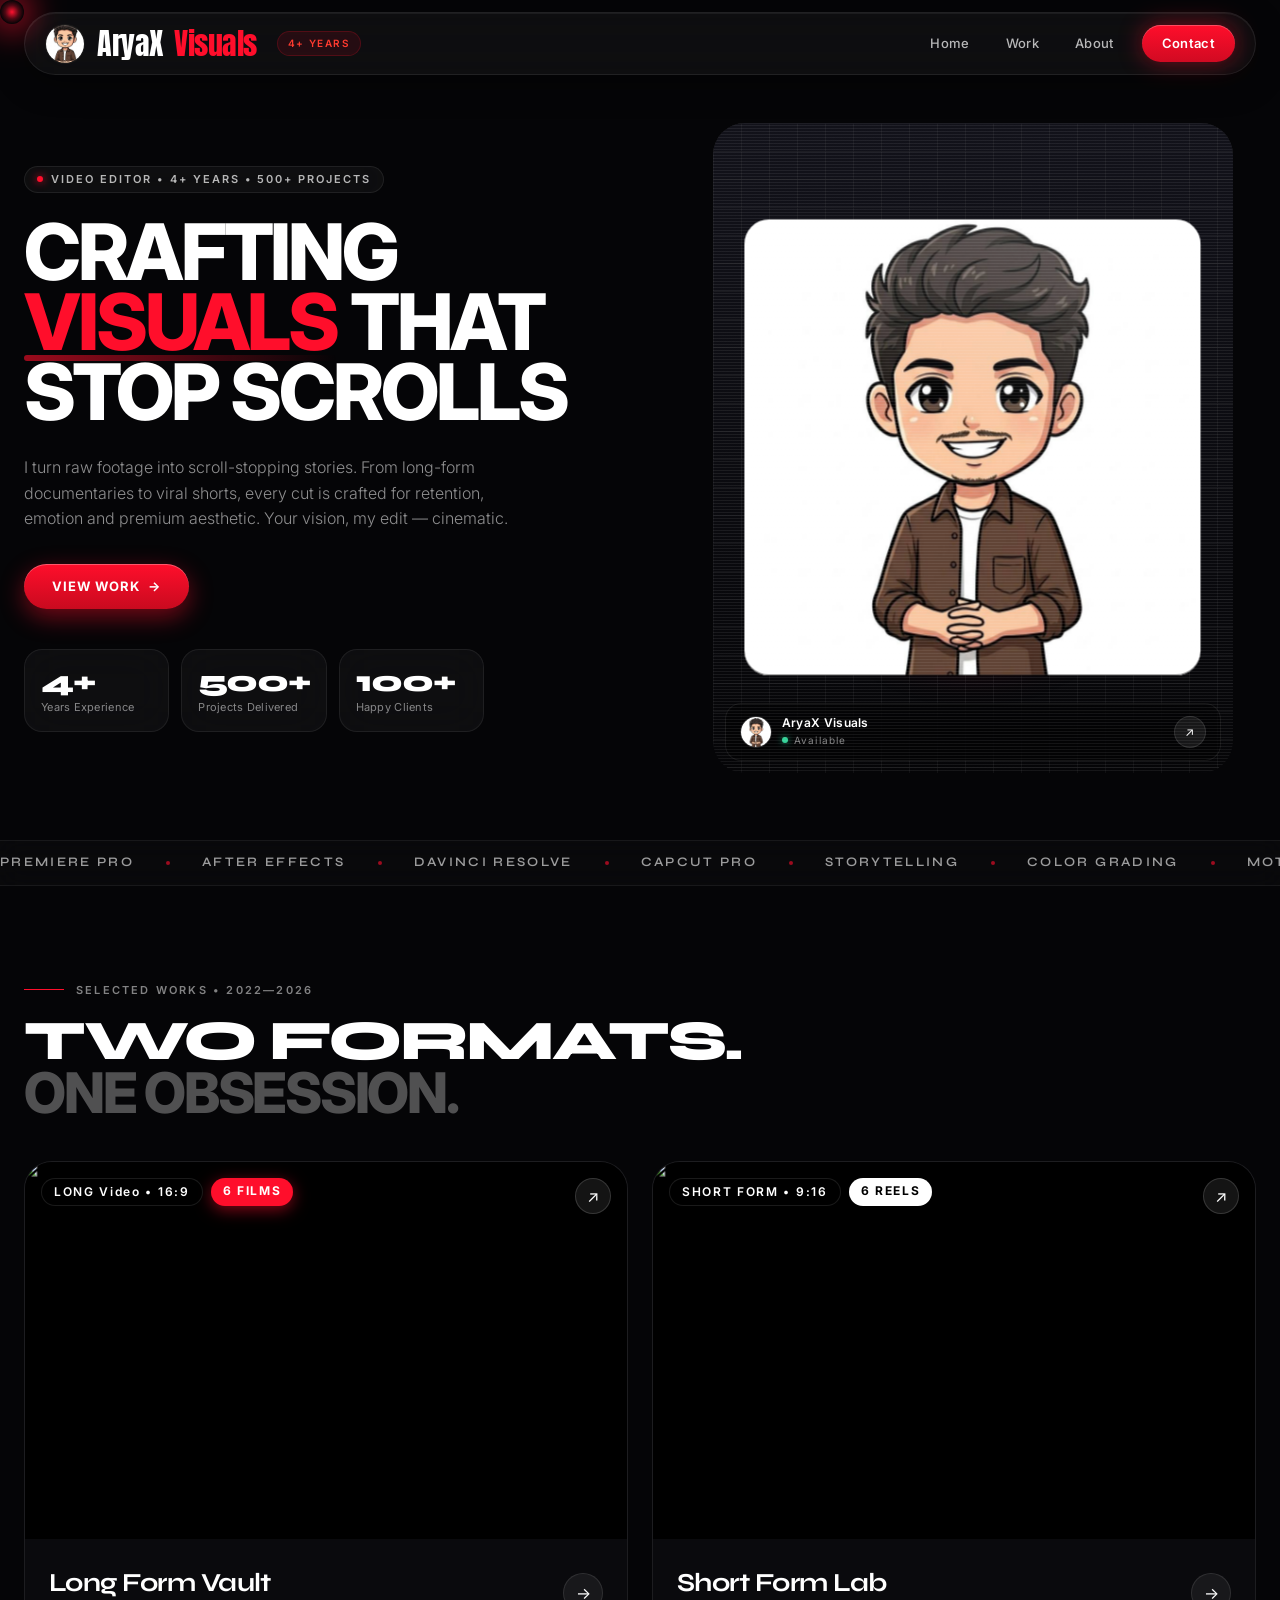
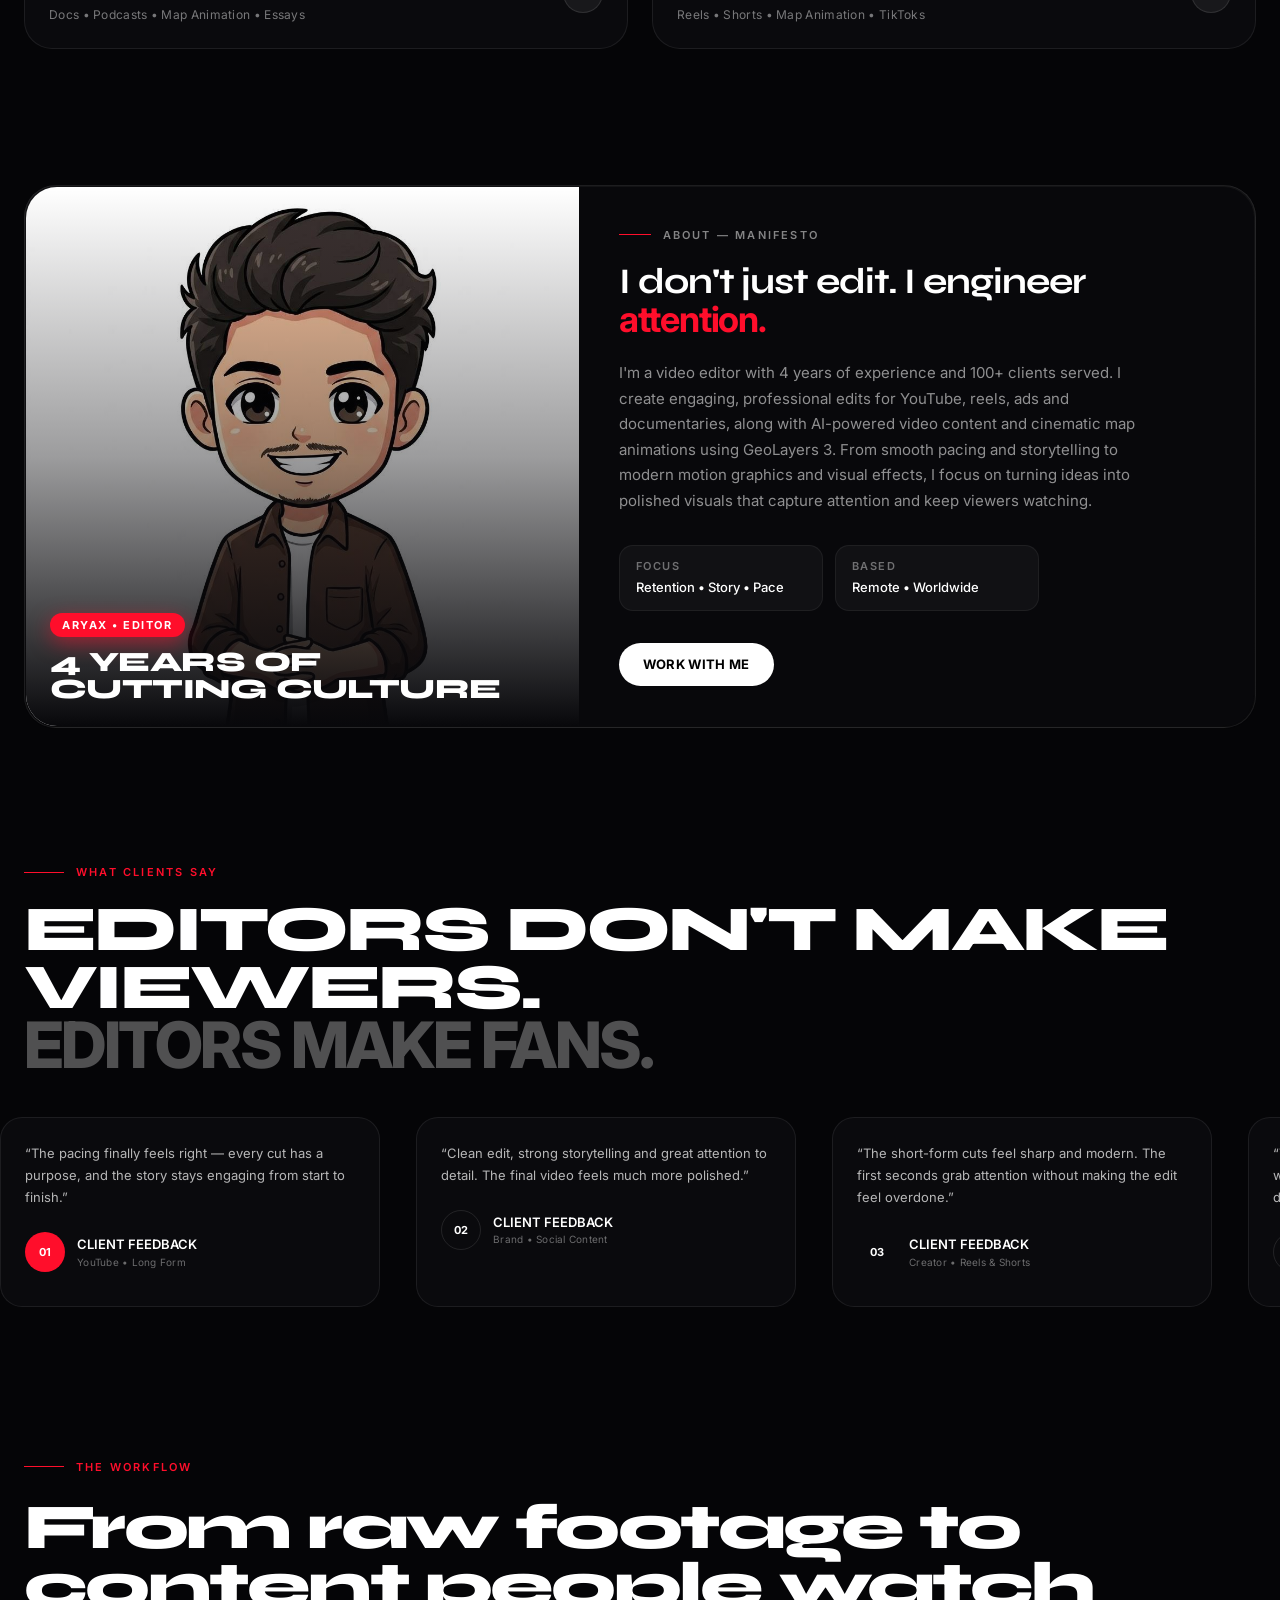
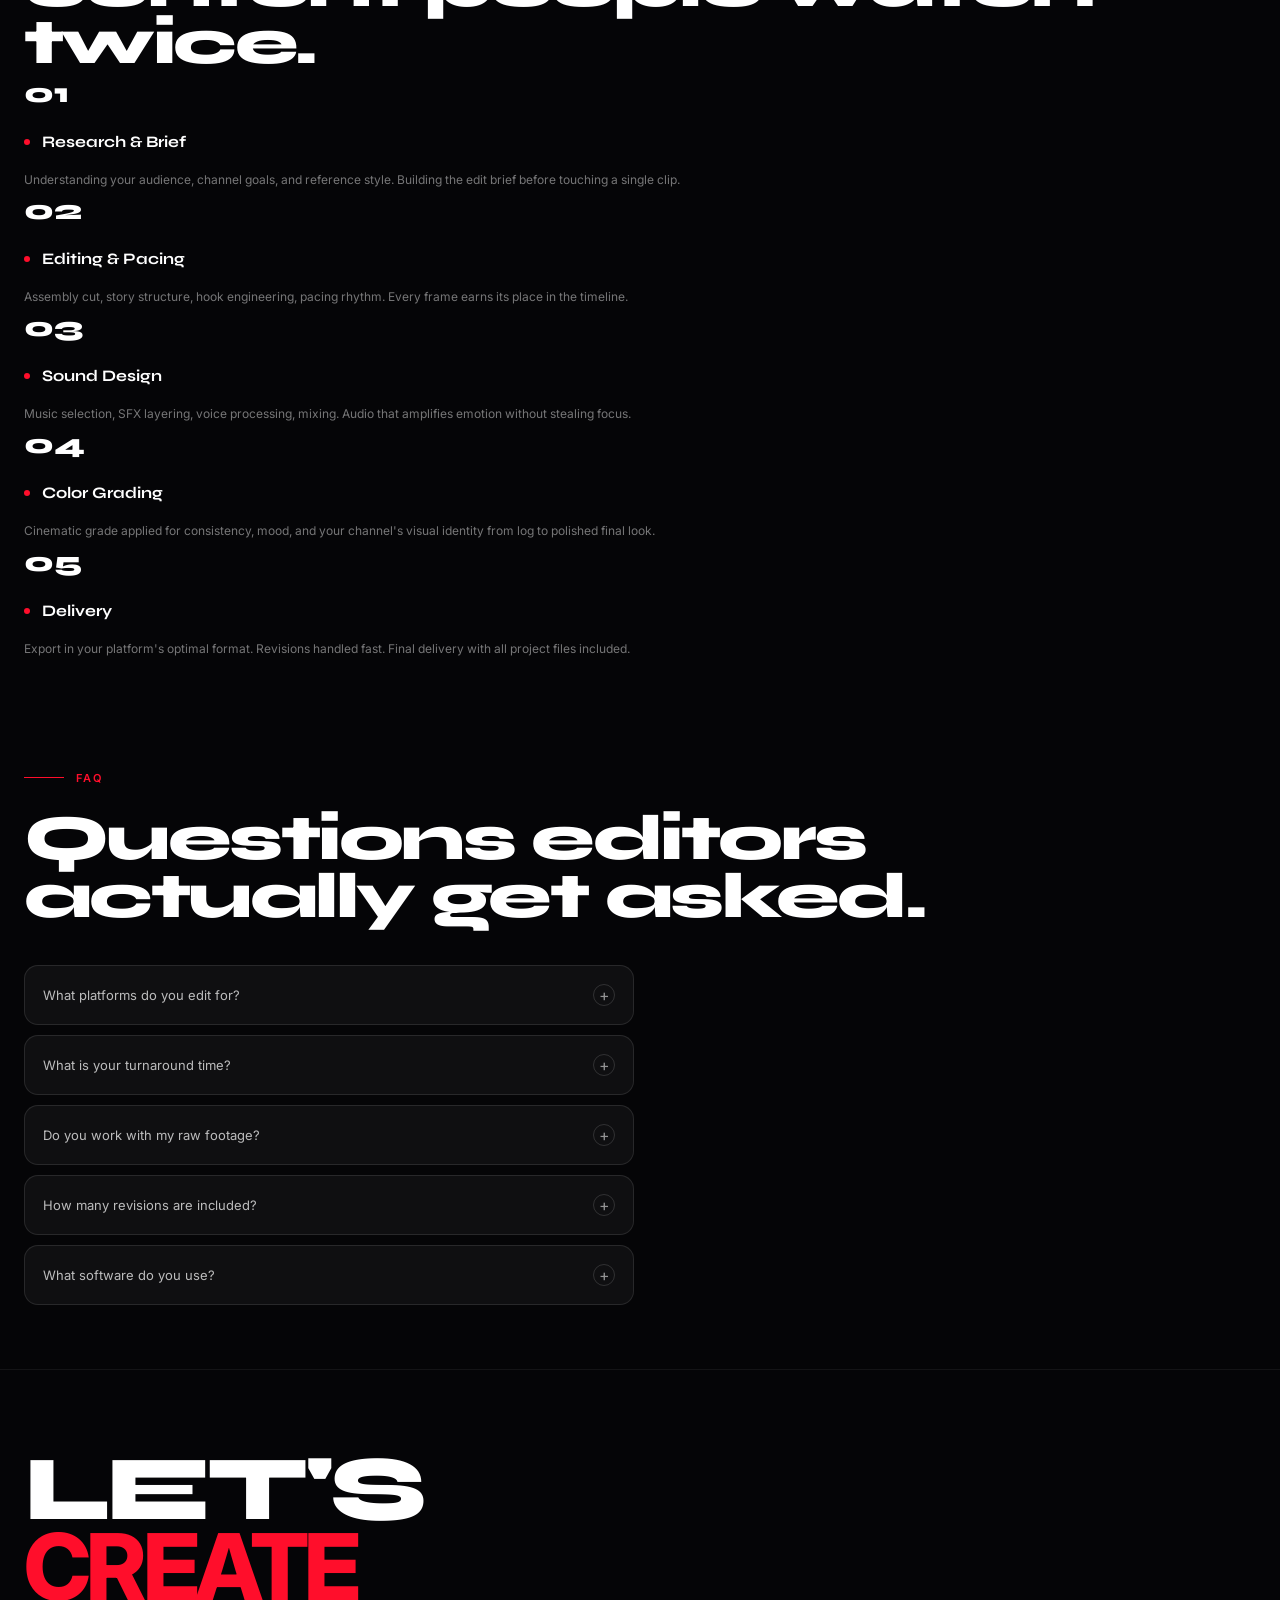
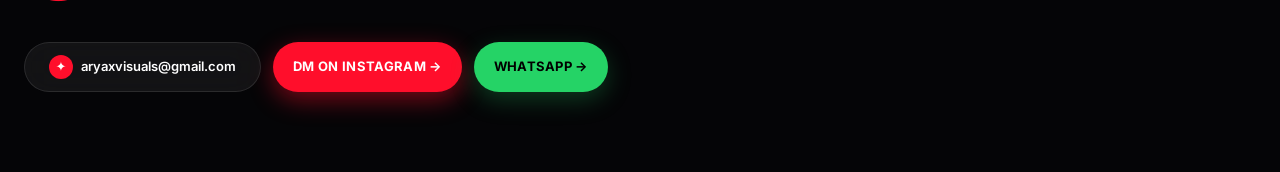
==== commit 16221747: "video load" ====
--- a/index.html
+++ b/index.html
@@ -6,6 +6,8 @@
   <meta name="viewport" content="width=device-width, initial-scale=1">
   <link rel="shortcut icon" href="logo/favicon.jpeg" type="image/x-icon">
   <title>AryaxVisuals</title>
+  <link rel="preconnect" href="https://res.cloudinary.com" crossorigin>
+  <link rel="dns-prefetch" href="//res.cloudinary.com">
   <style>
     @import url('https://fonts.googleapis.com/css2?family=Anton&display=swap');
     *,
@@ -3058,13 +3060,20 @@
 (function () {
   var observedVideos = new WeakSet();
   var videoObserver = null;
-
-  function loadAndPlay(video) {
+  var portfolioLoadTimer = null;
+
+  function loadVideo(video, shouldPlay) {
+    if (!video) return;
+
+    var source = video.getAttribute("data-src");
+    if (!source) return;
+
     if (!video.src) {
-      var source = video.getAttribute("data-src");
-      if (!source) return;
       video.src = source;
+      video.preload = "auto";
       video.load();
+    } else {
+      video.preload = "auto";
     }
 
     video.muted = true;
@@ -3072,20 +3081,48 @@
     video.loop = true;
     video.playsInline = true;
 
-    var promise = video.play();
-    if (promise && promise.catch) promise.catch(function () {});
+    if (shouldPlay) {
+      var promise = video.play();
+      if (promise && promise.catch) promise.catch(function () {});
+    }
   }
 
+  /*
+   * When the Long/Short Form page opens, start ALL portfolio videos at once.
+   * This makes Cloudinary begin downloading the complete portfolio immediately
+   * instead of waiting for each card to enter the viewport.
+   */
+  function loadPortfolioVideosNow() {
+    var heading = document.querySelector("#root h1");
+    if (!heading) return;
+
+    var title = heading.textContent.replace(/\s+/g, " ").trim();
+    var isPortfolioPage = title.indexOf("LONG FORM") !== -1 || title.indexOf("SHORT FORM") !== -1;
+    if (!isPortfolioPage) return;
+
+    clearTimeout(portfolioLoadTimer);
+    portfolioLoadTimer = setTimeout(function () {
+      document.querySelectorAll("#root video[data-src]").forEach(function (video) {
+        loadVideo(video, true);
+      });
+    }, 80);
+  }
+
   function observeVideos() {
-    document.querySelectorAll("#root video[data-src]").forEach(function (video) {
+    var videos = document.querySelectorAll("#root video[data-src]");
+
+    videos.forEach(function (video) {
       if (observedVideos.has(video)) return;
       observedVideos.add(video);
       video.setAttribute("muted", "");
       video.setAttribute("playsinline", "");
       video.setAttribute("loop", "");
       video.setAttribute("autoplay", "");
+      video.setAttribute("preload", "auto");
       if (videoObserver) videoObserver.observe(video);
     });
+
+    loadPortfolioVideosNow();
   }
 
   if ("IntersectionObserver" in window) {
@@ -3093,16 +3130,17 @@
       entries.forEach(function (entry) {
         var video = entry.target;
         if (entry.isIntersecting) {
-          loadAndPlay(video);
+          loadVideo(video, true);
         } else {
-          video.pause();
+          /* Keep the source loaded, but stop playback when far off-screen. */
+          if (video.src) video.pause();
         }
       });
-    }, { rootMargin: "300px 0px", threshold: 0.05 });
+    }, { rootMargin: "500px 0px", threshold: 0.01 });
   }
 
-  // Videos are rendered when Long Form / Short Form is opened, so watch for React-rendered videos too.
   observeVideos();
+
   var root = document.getElementById("root");
   if (root) {
     var mutationObserver = new MutationObserver(function () {
@@ -3111,9 +3149,9 @@
     mutationObserver.observe(root, { childList: true, subtree: true });
   }
 
-  // Extra pass for navigation/page switches.
   setTimeout(observeVideos, 100);
   setTimeout(observeVideos, 500);
+  setTimeout(observeVideos, 1200);
 })();
 </script>
 
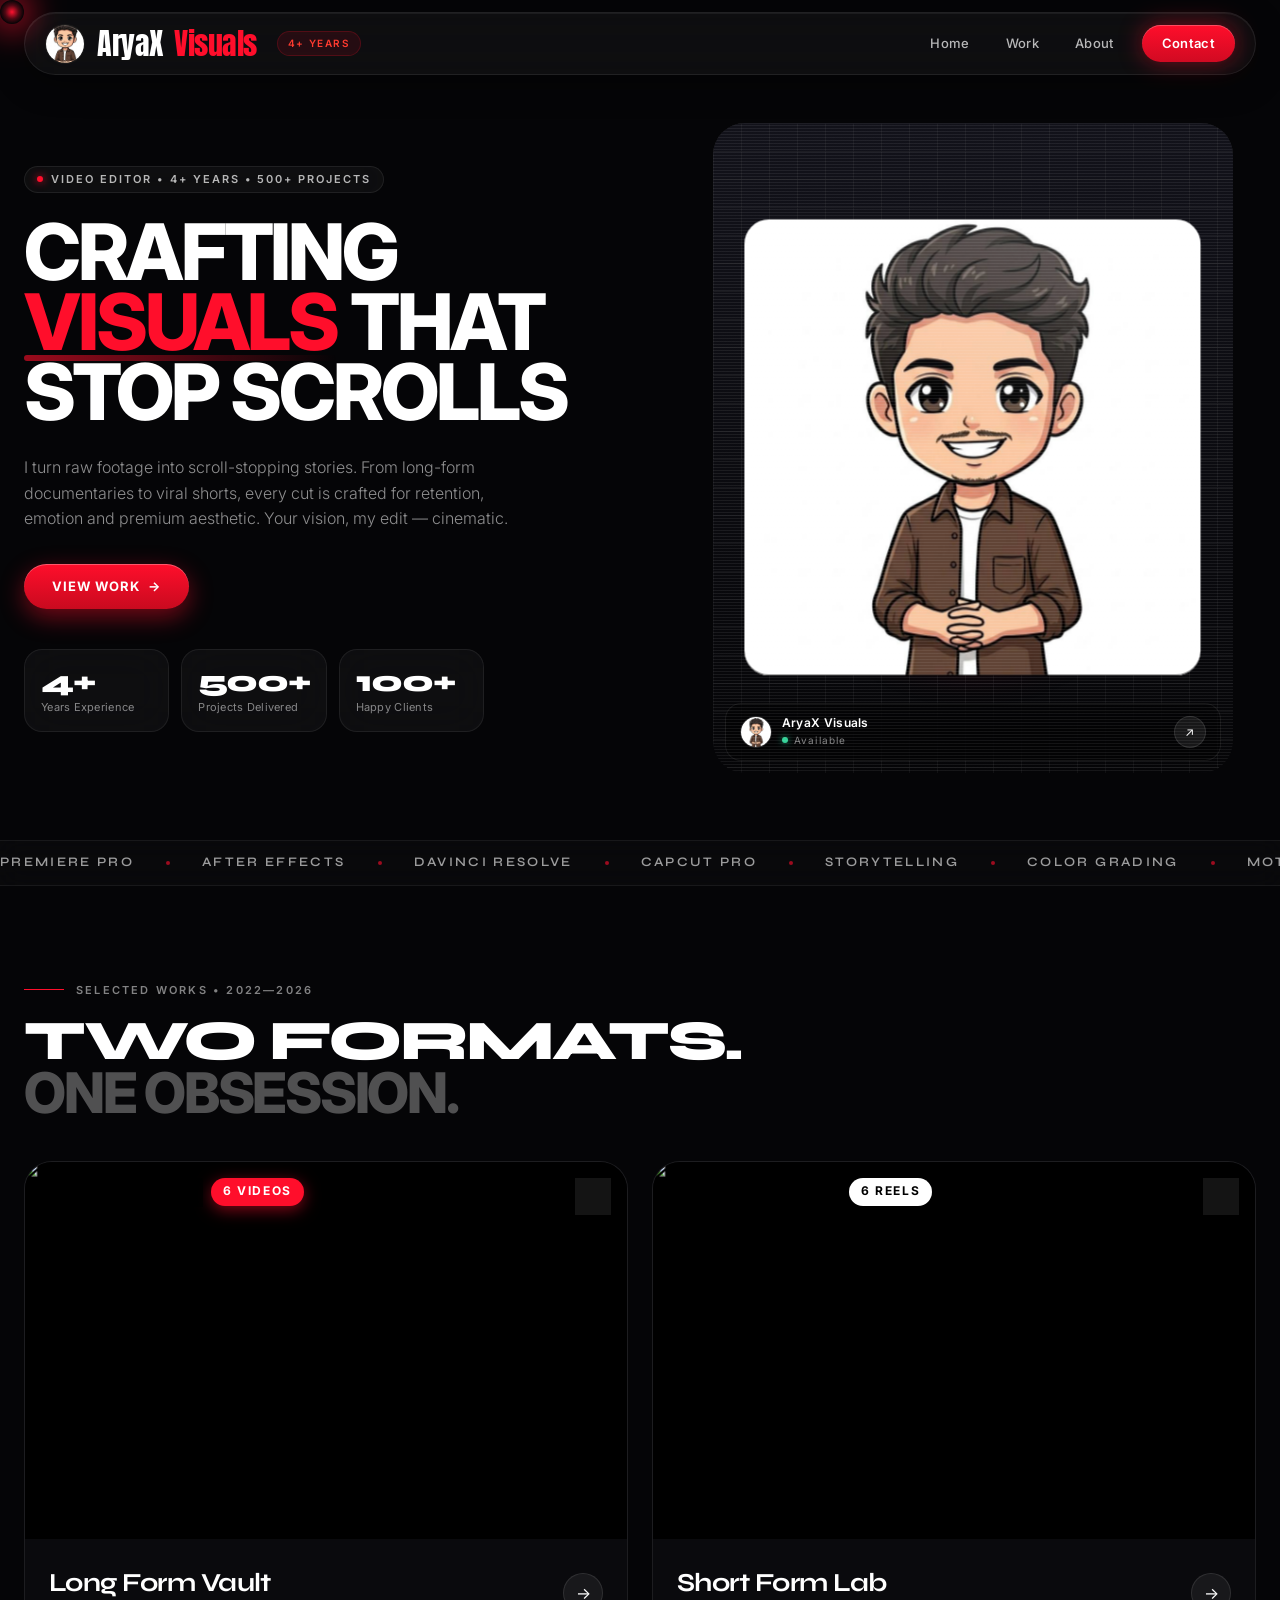
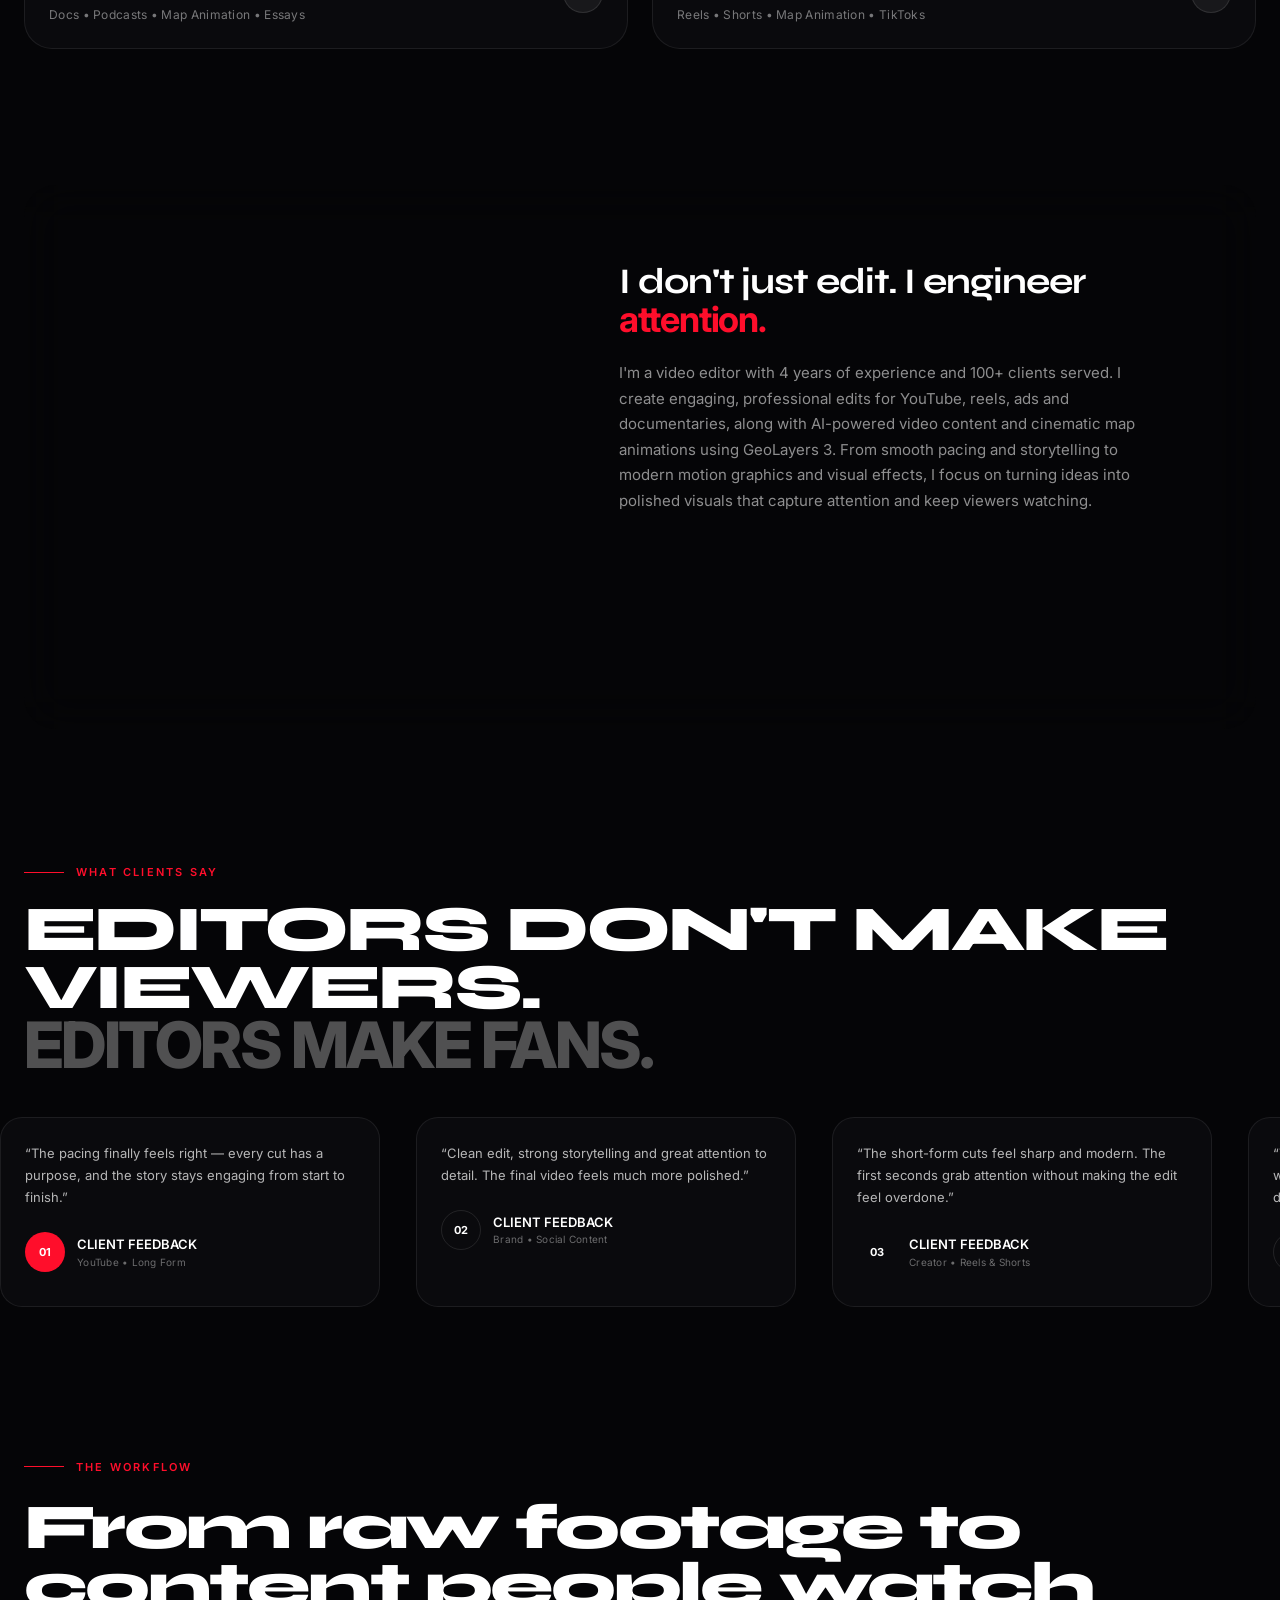
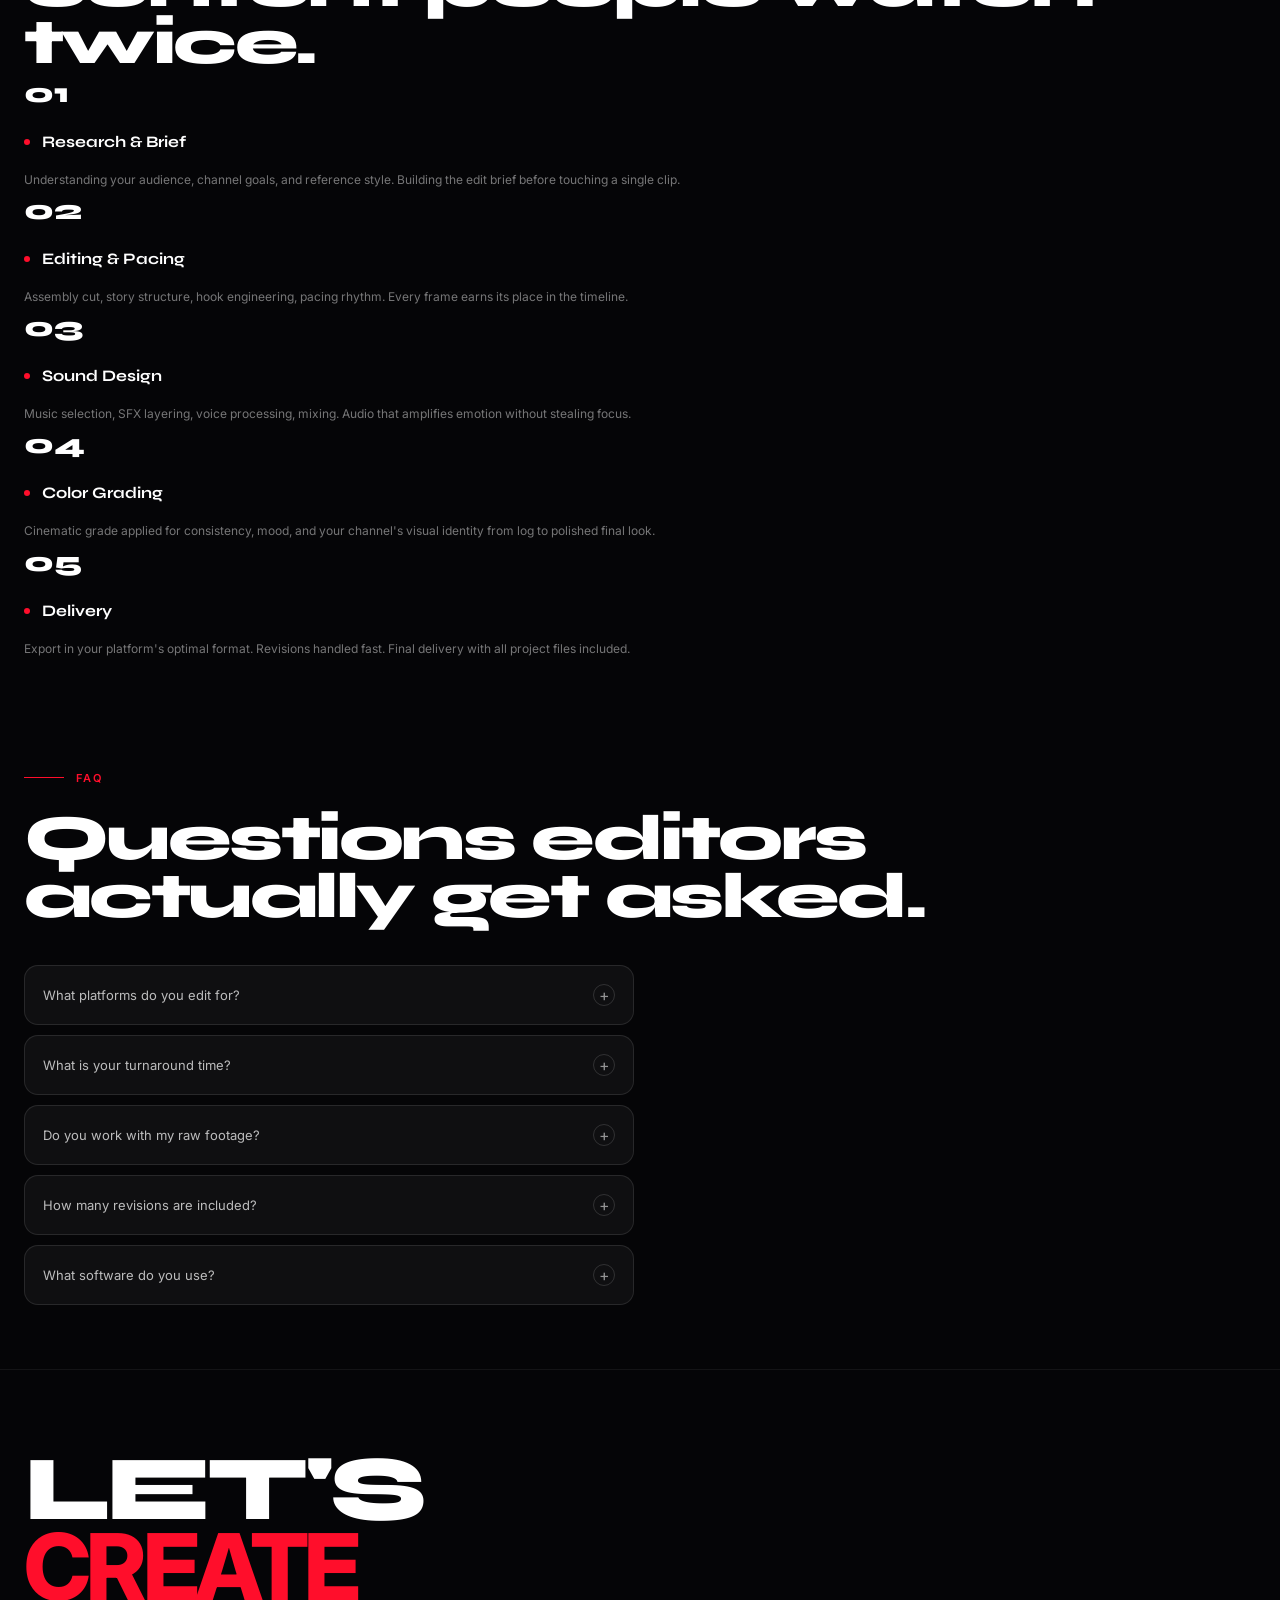
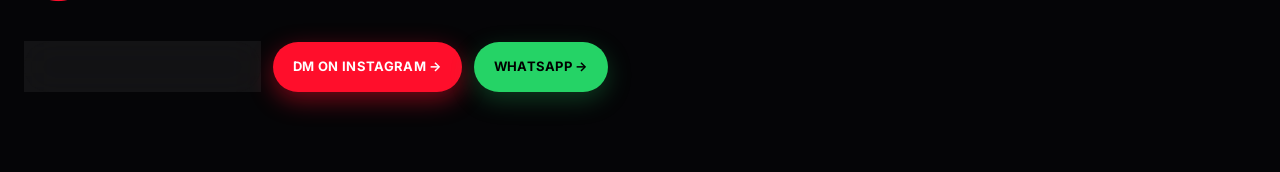
==== commit f6e28857: "LOADING ADD" ====
--- a/index.html
+++ b/index.html
@@ -2477,6 +2477,12 @@
     }
 
   </style>
+<style id="video-loading-spinner">
+#root .video-loading-wrap{position:relative}
+#root .video-loading-spinner{position:absolute;left:50%;top:50%;width:28px;height:28px;margin:-14px 0 0 -14px;border:2px solid rgba(255,255,255,.22);border-top-color:rgba(255,255,255,.92);border-radius:50%;animation:aryaxVideoSpin .75s linear infinite;z-index:20;pointer-events:none;transition:opacity .18s ease}
+#root .video-loading-spinner.hidden{opacity:0;visibility:hidden}
+@keyframes aryaxVideoSpin{to{transform:rotate(360deg)}}
+</style>
 </head>
 
 <body>
@@ -2603,8 +2609,8 @@
   rel: "noopener noreferrer",
   className: "w-8 h-8 rounded-full bg-white/[0.08] border border-white/10 flex items-center justify-center text-[12px] hover:bg-[#FF0E2B] hover:border-[#FF0E2B] transition",
   children: "↗"
-})] }), p("div", { className: "absolute inset-0 opacity-[0.07] pointer-events-none", style: { backgroundImage: "repeating-linear-gradient(0deg, transparent 0 2px, white 2px 3px)" } })] }) }), p("div", { className: "absolute -inset-6 -z-10 rounded-[40px] bg-gradient-to-b from-[#FF0E2B]/[0.18] to-transparent blur-[28px]" })] })] })] }) }), p("div", { className: "mt-4 md:mt-8 border-y border-white/[0.06] bg-white/[0.02] backdrop-blur-[12px] overflow-hidden", children: p("div", { className: "relative flex overflow-hidden py-3", children: p("div", { className: "flex gap-8 animate-[marquee_24s_linear_infinite] whitespace-nowrap skills-marquee", children: Array.from({ length: 2 }).map((h, k) => p("div", { className: "flex gap-8 items-center", children: ["PREMIERE PRO", "AFTER EFFECTS", "DAVINCI RESOLVE", "CAPCUT PRO", "STORYTELLING", "COLOR GRADING", "MOTION DESIGN", "RETENTION EDITING", "CINEMATIC"].map((z) => U("span", { className: "flex items-center gap-8", children: [p("span", { className: "syne text-[13px] tracking-[0.18em] text-white/60 font-[600]", children: z }), p("span", { className: "w-1 h-1 rounded-full bg-[#FF0E2B]/60" })] }, z + k)) }, k)) }) }) }), U("section", { id: "work", className: "max-w-[1320px] mx-auto px-4 md:px-6 pt-16 md:pt-24 pb-6", children: [U("div", { className: "flex items-end justify-between gap-6", children: [U("div", { children: [U("div", { className: "flex items-center gap-3", children: [p("div", { className: "w-10 h-[1px] bg-[#FF0E2B]" }), p("span", { className: "text-[11px] tracking-[0.2em] text-white/50 font-semibold", children: "SELECTED WORKS • 2022—2026" })] }), U("h2", { className: "syne mt-4 text-[40px] md:text-[56px] leading-[0.95] tracking-[-0.04em] font-[800]", children: ["TWO FORMATS.", p("br", {}), p("span", { className: "text-white/30", children: "ONE OBSESSION." })] })] })] }), U("div", { className: "mt-10 grid md:grid-cols-2 gap-4 md:gap-6", children: [U("button", { onClick: () => t("long"), className: "group relative text-left rounded-[28px] overflow-hidden bg-[#0A0A0D] border border-white/[0.08] hover:border-[#FF0E2B]/40 transition-all duration-500", children: [p("div", { className: "absolute -inset-[1px] rounded-[28px] bg-gradient-to-b from-white/[0.12] to-transparent opacity-0 group-hover:opacity-100 transition duration-500 pointer-events-none" }), U("div", { className: "relative aspect-[16/10] overflow-hidden bg-black", children: [p("img", { src: "https://res.cloudinary.com/de5t7t2gj/image/upload/v1790326338/thumnail1.jpg_n7waow.jpg", className: "w-full h-full object-cover scale-[1.02] group-hover:scale-[1.06] transition-transform duration-[1.2s] ease-out" }), p("div", { className: "absolute inset-0 bg-gradient-to-t from-black via-black/20 to-transparent opacity-80" }), U("div", { className: "absolute top-4 left-4 flex gap-2", children: [p("span", { className: "px-3 py-1 rounded-full bg-black/60 backdrop-blur-[12px] border border-white/10 text-[12px] tracking-[0.14em] font-semibold", children: "LONG Video • 16:9" }), p("span", { className: "px-3 py-1 rounded-full bg-[#FF0E2B] text-[12px] tracking-[0.14em] font-bold shadow-[0_4px_16px_rgba(255,14,43,0.5)]", children: "6 FILMS" })] }), p("div", { className: "absolute top-4 right-4 w-9 h-9 rounded-full bg-white/[0.08] backdrop-blur-[12px] border border-white/15 flex items-center justify-center group-hover:bg-[#FF0E2B] group-hover:border-[#FF0E2B] transition", children: "↗" })] }), U("div", { className: "relative p-5 md:p-6 flex items-center justify-between", children: [U("div", { children: [p("div", { className: "syne text-[22px] md:text-[26px] font-[700] tracking-[-0.02em]", children: "Long Form Vault" }), p("div", { className: "mt-1 text-[12px] text-white/45 tracking-wide", children: "Docs • Podcasts • Map Animation • Essays" })] }), p("div", { className: "w-10 h-10 rounded-full bg-white/[0.06] border border-white/10 flex items-center justify-center group-hover:bg-white group-hover:text-black transition", children: "→" })] }), p("div", { className: "absolute -bottom-20 left-1/2 -translate-x-1/2 w-[80%] h-[120px] bg-[#FF0E2B]/20 blur-[40px] opacity-0 group-hover:opacity-100 transition duration-700 pointer-events-none" })] }), U("button", { onClick: () => t("short"), className: "group relative text-left rounded-[28px] overflow-hidden bg-[#0A0A0D] border border-white/[0.08] hover:border-[#FF0E2B]/40 transition-all duration-500", children: [p("div", { className: "absolute -inset-[1px] rounded-[28px] bg-gradient-to-b from-white/[0.12] to-transparent opacity-0 group-hover:opacity-100 transition duration-500 pointer-events-none" }), U("div", { className: "relative aspect-[16/10] overflow-hidden bg-black", children: [p("img", {
-  src: "https://res.cloudinary.com/de5t7t2gj/image/upload/v1790326338/thumnail1.jpg_n7waow.jpg",
+})] }), p("div", { className: "absolute inset-0 opacity-[0.07] pointer-events-none", style: { backgroundImage: "repeating-linear-gradient(0deg, transparent 0 2px, white 2px 3px)" } })] }) }), p("div", { className: "absolute -inset-6 -z-10 rounded-[40px] bg-gradient-to-b from-[#FF0E2B]/[0.18] to-transparent blur-[28px]" })] })] })] }) }), p("div", { className: "mt-4 md:mt-8 border-y border-white/[0.06] bg-white/[0.02] backdrop-blur-[12px] overflow-hidden", children: p("div", { className: "relative flex overflow-hidden py-3", children: p("div", { className: "flex gap-8 animate-[marquee_24s_linear_infinite] whitespace-nowrap skills-marquee", children: Array.from({ length: 2 }).map((h, k) => p("div", { className: "flex gap-8 items-center", children: ["PREMIERE PRO", "AFTER EFFECTS", "DAVINCI RESOLVE", "CAPCUT PRO", "STORYTELLING", "COLOR GRADING", "MOTION DESIGN", "RETENTION EDITING", "CINEMATIC"].map((z) => U("span", { className: "flex items-center gap-8", children: [p("span", { className: "syne text-[13px] tracking-[0.18em] text-white/60 font-[600]", children: z }), p("span", { className: "w-1 h-1 rounded-full bg-[#FF0E2B]/60" })] }, z + k)) }, k)) }) }) }), U("section", { id: "work", className: "max-w-[1320px] mx-auto px-4 md:px-6 pt-16 md:pt-24 pb-6", children: [U("div", { className: "flex items-end justify-between gap-6", children: [U("div", { children: [U("div", { className: "flex items-center gap-3", children: [p("div", { className: "w-10 h-[1px] bg-[#FF0E2B]" }), p("span", { className: "text-[11px] tracking-[0.2em] text-white/50 font-semibold", children: "SELECTED WORKS • 2022—2026" })] }), U("h2", { className: "syne mt-4 text-[40px] md:text-[56px] leading-[0.95] tracking-[-0.04em] font-[800]", children: ["TWO FORMATS.", p("br", {}), p("span", { className: "text-white/30", children: "ONE OBSESSION." })] })] })] }), U("div", { className: "mt-10 grid md:grid-cols-2 gap-4 md:gap-6", children: [U("button", { onClick: () => t("long"), className: "group relative text-left rounded-[28px] overflow-hidden bg-[#0A0A0D] border border-white/[0.08] hover:border-[#FF0E2B]/40 transition-all duration-500", children: [p("div", { className: "absolute -inset-[1px] rounded-[28px] bg-gradient-to-b from-white/[0.12] to-transparent opacity-0 group-hover:opacity-100 transition duration-500 pointer-events-none" }), U("div", { className: "relative aspect-[16/10] overflow-hidden bg-black", children: [p("img", { src: "https://res.cloudinary.com/de5t7t2gj/image/upload/v1790830429/long_form_ezrwim.png", className: "w-full h-full object-cover scale-[1.02] group-hover:scale-[1.06] transition-transform duration-[1.2s] ease-out" }), p("div", { className: "absolute inset-0 bg-gradient-to-t from-black via-black/20 to-transparent opacity-80" }), U("div", { className: "absolute top-4 left-4 flex gap-2", children: [p("span", { className: "px-3 py-1 rounded-full bg-black/60 backdrop-blur-[12px] border border-white/10 text-[12px] tracking-[0.14em] font-semibold", children: "LONG Video • 16:9" }), p("span", { className: "px-3 py-1 rounded-full bg-[#FF0E2B] text-[12px] tracking-[0.14em] font-bold shadow-[0_4px_16px_rgba(255,14,43,0.5)]", children: "6 VIDEOS" })] }), p("div", { className: "absolute top-4 right-4 w-9 h-9 rounded-full bg-white/[0.08] backdrop-blur-[12px] border border-white/15 flex items-center justify-center group-hover:bg-[#FF0E2B] group-hover:border-[#FF0E2B] transition", children: "↗" })] }), U("div", { className: "relative p-5 md:p-6 flex items-center justify-between", children: [U("div", { children: [p("div", { className: "syne text-[22px] md:text-[26px] font-[700] tracking-[-0.02em]", children: "Long Form Vault" }), p("div", { className: "mt-1 text-[12px] text-white/45 tracking-wide", children: "Docs • Podcasts • Map Animation • Essays" })] }), p("div", { className: "w-10 h-10 rounded-full bg-white/[0.06] border border-white/10 flex items-center justify-center group-hover:bg-white group-hover:text-black transition", children: "→" })] }), p("div", { className: "absolute -bottom-20 left-1/2 -translate-x-1/2 w-[80%] h-[120px] bg-[#FF0E2B]/20 blur-[40px] opacity-0 group-hover:opacity-100 transition duration-700 pointer-events-none" })] }), U("button", { onClick: () => t("short"), className: "group relative text-left rounded-[28px] overflow-hidden bg-[#0A0A0D] border border-white/[0.08] hover:border-[#FF0E2B]/40 transition-all duration-500", children: [p("div", { className: "absolute -inset-[1px] rounded-[28px] bg-gradient-to-b from-white/[0.12] to-transparent opacity-0 group-hover:opacity-100 transition duration-500 pointer-events-none" }), U("div", { className: "relative aspect-[16/10] overflow-hidden bg-black", children: [p("img", {
+  src: "https://res.cloudinary.com/de5t7t2gj/image/upload/v1790829771/Short_form_rc1qi6.png",
   className: "w-full h-full object-cover scale-[1.02] group-hover:scale-[1.06] transition-transform duration-[1.2s] ease-out"
 }), p("div", { className: "absolute inset-0 bg-gradient-to-t from-black via-black/20 to-transparent opacity-80" }), U("div", { className: "absolute top-4 left-4 flex gap-2", children: [p("span", { className: "px-3 py-1 rounded-full bg-black/60 backdrop-blur-[12px] border border-white/10 text-[12px] tracking-[0.14em] font-semibold", children: "SHORT FORM • 9:16" }), p("span", { className: "px-3 py-1 rounded-full bg-white text-black text-[12px] tracking-[0.14em] font-bold", children: "6 REELS" })] }), p("div", { className: "absolute top-4 right-4 w-9 h-9 rounded-full bg-white/[0.08] backdrop-blur-[12px] border border-white/15 flex items-center justify-center group-hover:bg-[#FF0E2B] group-hover:border-[#FF0E2B] transition", children: "↗" })] }), U("div", { className: "relative p-5 md:p-6 flex items-center justify-between", children: [U("div", { children: [p("div", { className: "syne text-[22px] md:text-[26px] font-[700] tracking-[-0.02em]", children: "Short Form Lab" }), p("div", { className: "mt-1 text-[12px] text-white/45 tracking-wide", children: "Reels • Shorts • Map Animation • TikToks" })] }), p("div", { className: "w-10 h-10 rounded-full bg-white/[0.06] border border-white/10 flex items-center justify-center group-hover:bg-white group-hover:text-black transition", children: "→" })] }), p("div", { className: "absolute -bottom-20 left-1/2 -translate-x-1/2 w-[80%] h-[120px] bg-[#FF0E2B]/20 blur-[40px] opacity-0 group-hover:opacity-100 transition duration-700 pointer-events-none" })] })] })] }), p("section", { id: "about", className: "max-w-[1320px] mx-auto px-4 md:px-6 pt-16 md:pt-28 pb-10", children: p("div", { className: "rounded-[32px] bg-gradient-to-b from-white/[0.06] to-white/[0.02] backdrop-blur-[24px] border border-white/[0.08] p-[1px]", children: U("div", { className: "rounded-[31px] bg-[#08080B] overflow-hidden grid lg:grid-cols-[0.9fr_1.1fr] gap-0", children: [U("div", { className: "relative min-h-[360px] lg:min-h-[520px] bg-[#0E0E13] overflow-hidden", children: [p("img", { src: oA, alt: "Aryax", className: "absolute inset-0 w-full h-full object-cover object-top" }), p("div", { className: "absolute inset-0 bg-gradient-to-t from-[#08080B] via-[#08080B]/40 to-transparent" }), U("div", { className: "absolute bottom-0 p-6", children: [p("div", { className: "inline-flex px-3 py-1 rounded-full bg-[#FF0E2B] text-[11px] font-bold tracking-[0.14em] shadow-[0_6px_20px_rgba(255,14,43,0.5)]", children: "ARYAX • EDITOR" }), U("div", { className: "mt-3 syne text-[28px] leading-[0.95] font-[800] tracking-[-0.02em]", children: ["4 YEARS OF", p("br", {}), "CUTTING CULTURE"] })] })] }), U("div", { className: "p-6 md:p-10 flex flex-col justify-center", children: [U("div", { className: "flex items-center gap-3", children: [p("div", { className: "w-8 h-[1px] bg-[#FF0E2B]" }), p("span", { className: "text-[11px] tracking-[0.2em] text-white/50 font-semibold", children: "ABOUT — MANIFESTO" })] }), U("h3", { className: "syne scroll-reveal mt-5 text-[28px] md:text-[36px] leading-[1.05] tracking-[-0.03em] font-[700] max-w-[520px]", children: ["I don't just edit. I engineer ", p("span", { className: "text-[#FF0E2B]", children: "attention." })] }), p("p", { className: "scroll-reveal delay-1 mt-5 text-[14px] md:text-[15px] leading-[1.7] text-white/55 max-w-[520px]", children: "I'm a video editor with 4 years of experience and 100+ clients served. I create engaging, professional edits for YouTube, reels, ads and documentaries, along with AI-powered video content and cinematic map animations using GeoLayers 3. From smooth pacing and storytelling to modern motion graphics and visual effects, I focus on turning ideas into polished visuals that capture attention and keep viewers watching." }), U("div", { className: "mt-8 grid grid-cols-2 gap-3 max-w-[420px]", children: [U("div", { className: "rounded-[14px] bg-white/[0.04] border border-white/[0.06] px-4 py-3", children: [p("div", { className: "text-[11px] tracking-[0.14em] text-white/40 font-semibold", children: "FOCUS" }), p("div", { className: "mt-1 text-[13px] font-medium", children: "Retention • Story • Pace" })] }), U("div", { className: "rounded-[14px] bg-white/[0.04] border border-white/[0.06] px-4 py-3", children: [p("div", { className: "text-[11px] tracking-[0.14em] text-white/40 font-semibold", children: "BASED" }), p("div", { className: "mt-1 text-[13px] font-medium", children: "Remote • Worldwide" })] })] }), U("div", { className: "mt-8 flex gap-3", children: [p("button", { onClick: () => { t("home"); setTimeout(() => document.getElementById("contact")?.scrollIntoView(), 0) }, className: "px-6 py-3 rounded-full bg-white text-black text-[13px] font-bold tracking-wide hover:scale-[1.02] transition", children: "WORK WITH ME" })] })] })] }) }) }), U("section", { id: "reviews", className: "pt-16 md:pt-24 pb-10 overflow-hidden", children: [
   U("div", { className: "max-w-[1320px] mx-auto px-4 md:px-6", children: [
@@ -3060,13 +3066,38 @@
 (function () {
   var observedVideos = new WeakSet();
   var videoObserver = null;
-  var portfolioLoadTimer = null;
+
+  function spinnerFor(video) {
+    var wrap = video && video.parentElement;
+    if (!wrap) return null;
+    wrap.classList.add("video-loading-wrap");
+    var s = wrap.querySelector(".video-loading-spinner");
+    if (!s) {
+      s = document.createElement("span");
+      s.className = "video-loading-spinner";
+      s.setAttribute("aria-hidden", "true");
+      wrap.appendChild(s);
+    }
+    return s;
+  }
+
+  function showSpinner(video) {
+    var s = spinnerFor(video);
+    if (s) s.classList.remove("hidden");
+  }
+
+  function hideSpinner(video) {
+    var s = spinnerFor(video);
+    if (s) s.classList.add("hidden");
+  }
 
   function loadVideo(video, shouldPlay) {
     if (!video) return;
 
     var source = video.getAttribute("data-src");
     if (!source) return;
+
+    showSpinner(video);
 
     if (!video.src) {
       video.src = source;
@@ -3088,24 +3119,19 @@
   }
 
   /*
-   * When the Long/Short Form page opens, start ALL portfolio videos at once.
-   * This makes Cloudinary begin downloading the complete portfolio immediately
-   * instead of waiting for each card to enter the viewport.
+   * Only videos that are actually inside the viewport are loaded and autoplayed.
+   * Off-screen videos keep their data-src but have no src, so Cloudinary is not
+   * asked to download them. This prevents all portfolio videos from competing
+   * for bandwidth at the same time.
    */
-  function loadPortfolioVideosNow() {
-    var heading = document.querySelector("#root h1");
-    if (!heading) return;
-
-    var title = heading.textContent.replace(/\s+/g, " ").trim();
-    var isPortfolioPage = title.indexOf("LONG FORM") !== -1 || title.indexOf("SHORT FORM") !== -1;
-    if (!isPortfolioPage) return;
-
-    clearTimeout(portfolioLoadTimer);
-    portfolioLoadTimer = setTimeout(function () {
-      document.querySelectorAll("#root video[data-src]").forEach(function (video) {
-        loadVideo(video, true);
-      });
-    }, 80);
+  function unloadVideo(video) {
+    if (!video) return;
+
+    video.pause();
+    video.removeAttribute("src");
+    video.preload = "none";
+    video.load();
+    showSpinner(video);
   }
 
   function observeVideos() {
@@ -3114,32 +3140,42 @@
     videos.forEach(function (video) {
       if (observedVideos.has(video)) return;
       observedVideos.add(video);
+
       video.setAttribute("muted", "");
       video.setAttribute("playsinline", "");
       video.setAttribute("loop", "");
-      video.setAttribute("autoplay", "");
-      video.setAttribute("preload", "auto");
-      if (videoObserver) videoObserver.observe(video);
+      video.removeAttribute("autoplay");
+      video.setAttribute("preload", "none");
+
+      if (videoObserver) {
+        videoObserver.observe(video);
+      }
     });
-
-    loadPortfolioVideosNow();
   }
 
   if ("IntersectionObserver" in window) {
     videoObserver = new IntersectionObserver(function (entries) {
       entries.forEach(function (entry) {
         var video = entry.target;
+
         if (entry.isIntersecting) {
           loadVideo(video, true);
         } else {
-          /* Keep the source loaded, but stop playback when far off-screen. */
-          if (video.src) video.pause();
+          unloadVideo(video);
         }
       });
-    }, { rootMargin: "500px 0px", threshold: 0.01 });
+    }, { rootMargin: "40px 0px", threshold: 0.01 });
   }
 
   observeVideos();
+
+  document.addEventListener("loadeddata", function (event) {
+    if (event.target && event.target.tagName === "VIDEO") hideSpinner(event.target);
+  }, true);
+
+  document.addEventListener("canplay", function (event) {
+    if (event.target && event.target.tagName === "VIDEO") hideSpinner(event.target);
+  }, true);
 
   var root = document.getElementById("root");
   if (root) {
@@ -3166,16 +3202,26 @@
   function openVideo(src, currentTime) {
     if (!src) return;
 
+    /* Stop every background preview while the full video is open.
+       This prevents the modal video from competing for bandwidth. */
+    document.querySelectorAll("#root video[data-src]").forEach(function (video) {
+      video.pause();
+    });
+
     player.pause();
     player.src = src;
     player.currentTime = 0;
     player.muted = false;
     player.volume = 1;
+    player.removeAttribute("autoplay");
+    player.preload = "metadata";
 
     viewer.classList.add("active");
     viewer.setAttribute("aria-hidden", "false");
     document.body.style.overflow = "hidden";
 
+    /* Autoplay the full-screen video after the user clicks the preview.
+       The click itself provides the user interaction needed to start playback. */
     player.play().catch(function () {
     });
   }
@@ -3187,6 +3233,30 @@
     viewer.classList.remove("active");
     viewer.setAttribute("aria-hidden", "true");
     document.body.style.overflow = "";
+
+    /* Re-check the viewport after closing so only visible previews resume. */
+    document.querySelectorAll("#root video[data-src]").forEach(function (video) {
+      var rect = video.getBoundingClientRect();
+      var visible = rect.bottom > 0 &&
+                    rect.top < window.innerHeight &&
+                    rect.right > 0 &&
+                    rect.left < window.innerWidth;
+
+      if (visible) {
+        var source = video.getAttribute("data-src");
+        if (source && !video.src) {
+          video.src = source;
+          video.preload = "auto";
+          video.load();
+        }
+        video.muted = true;
+        video.defaultMuted = true;
+        video.loop = true;
+        video.playsInline = true;
+        var promise = video.play();
+        if (promise && promise.catch) promise.catch(function () {});
+      }
+    });
   }
 
   document.addEventListener("click", function (event) {
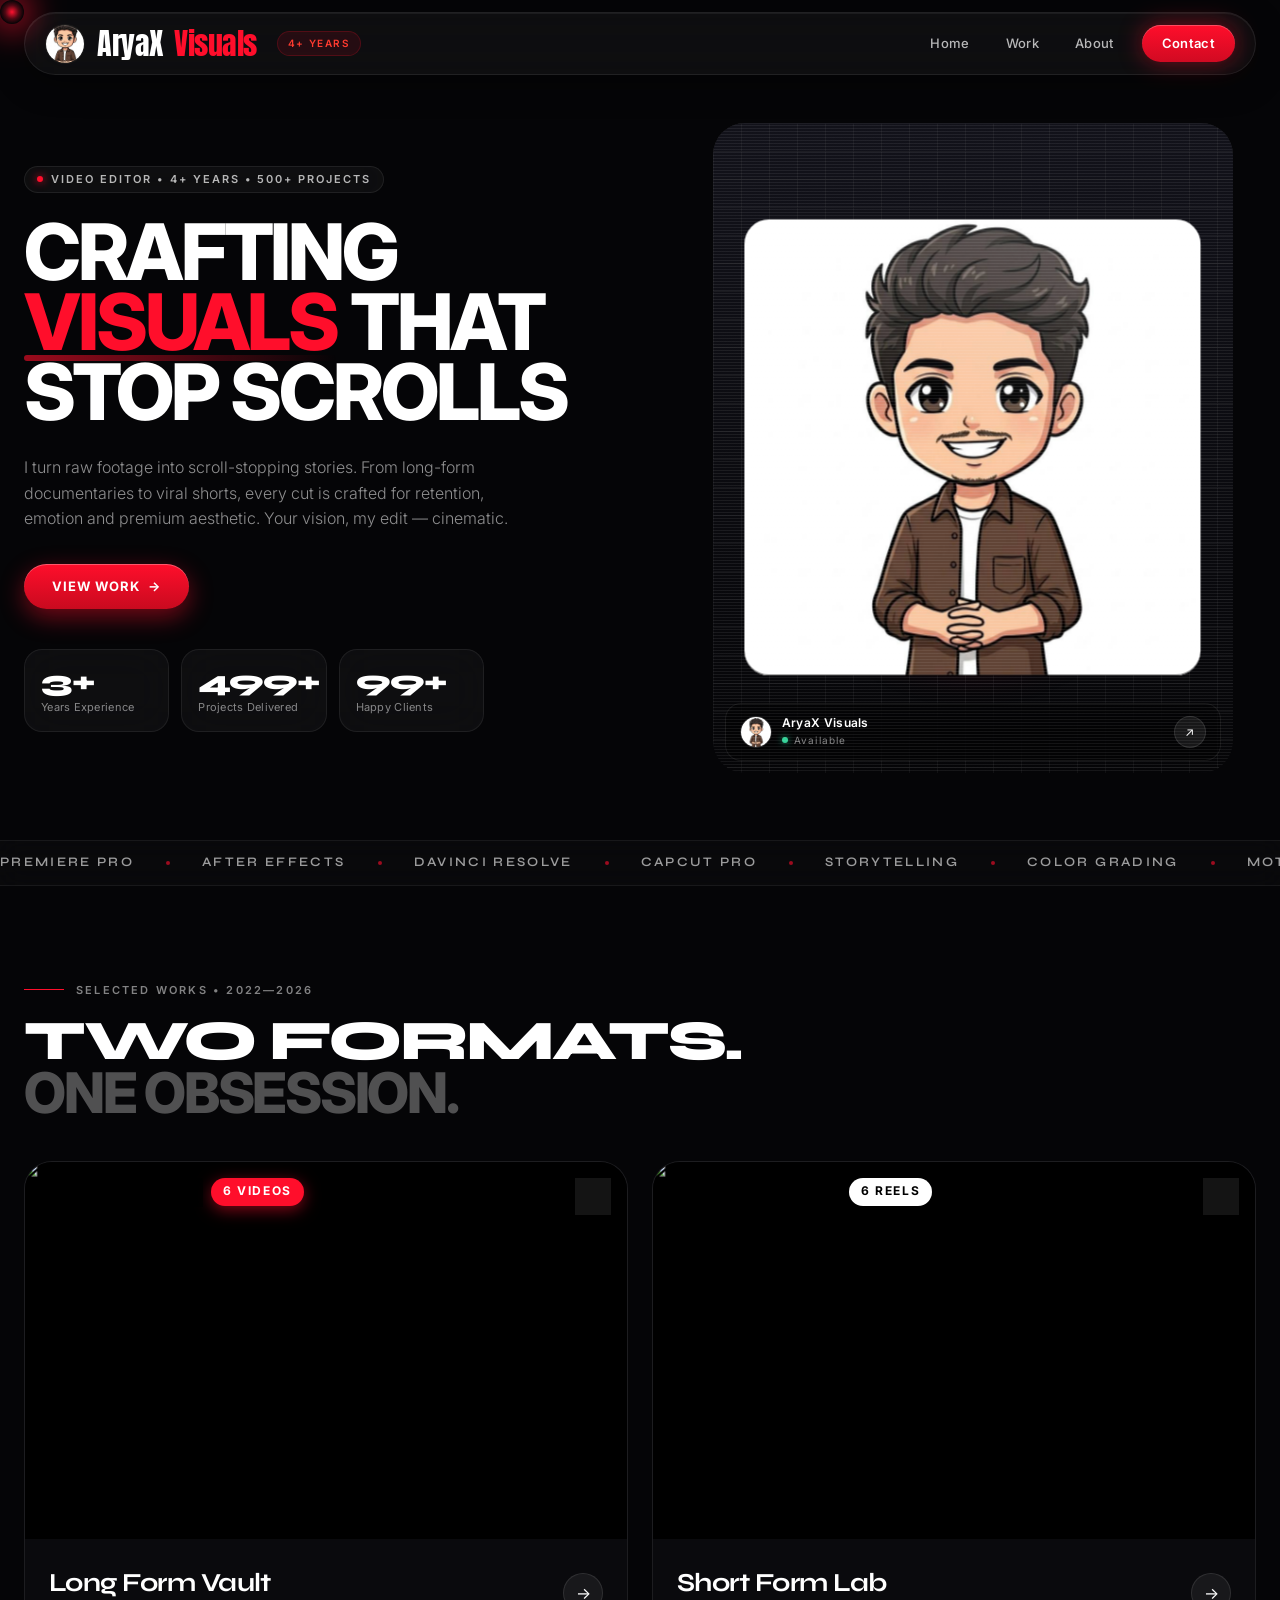
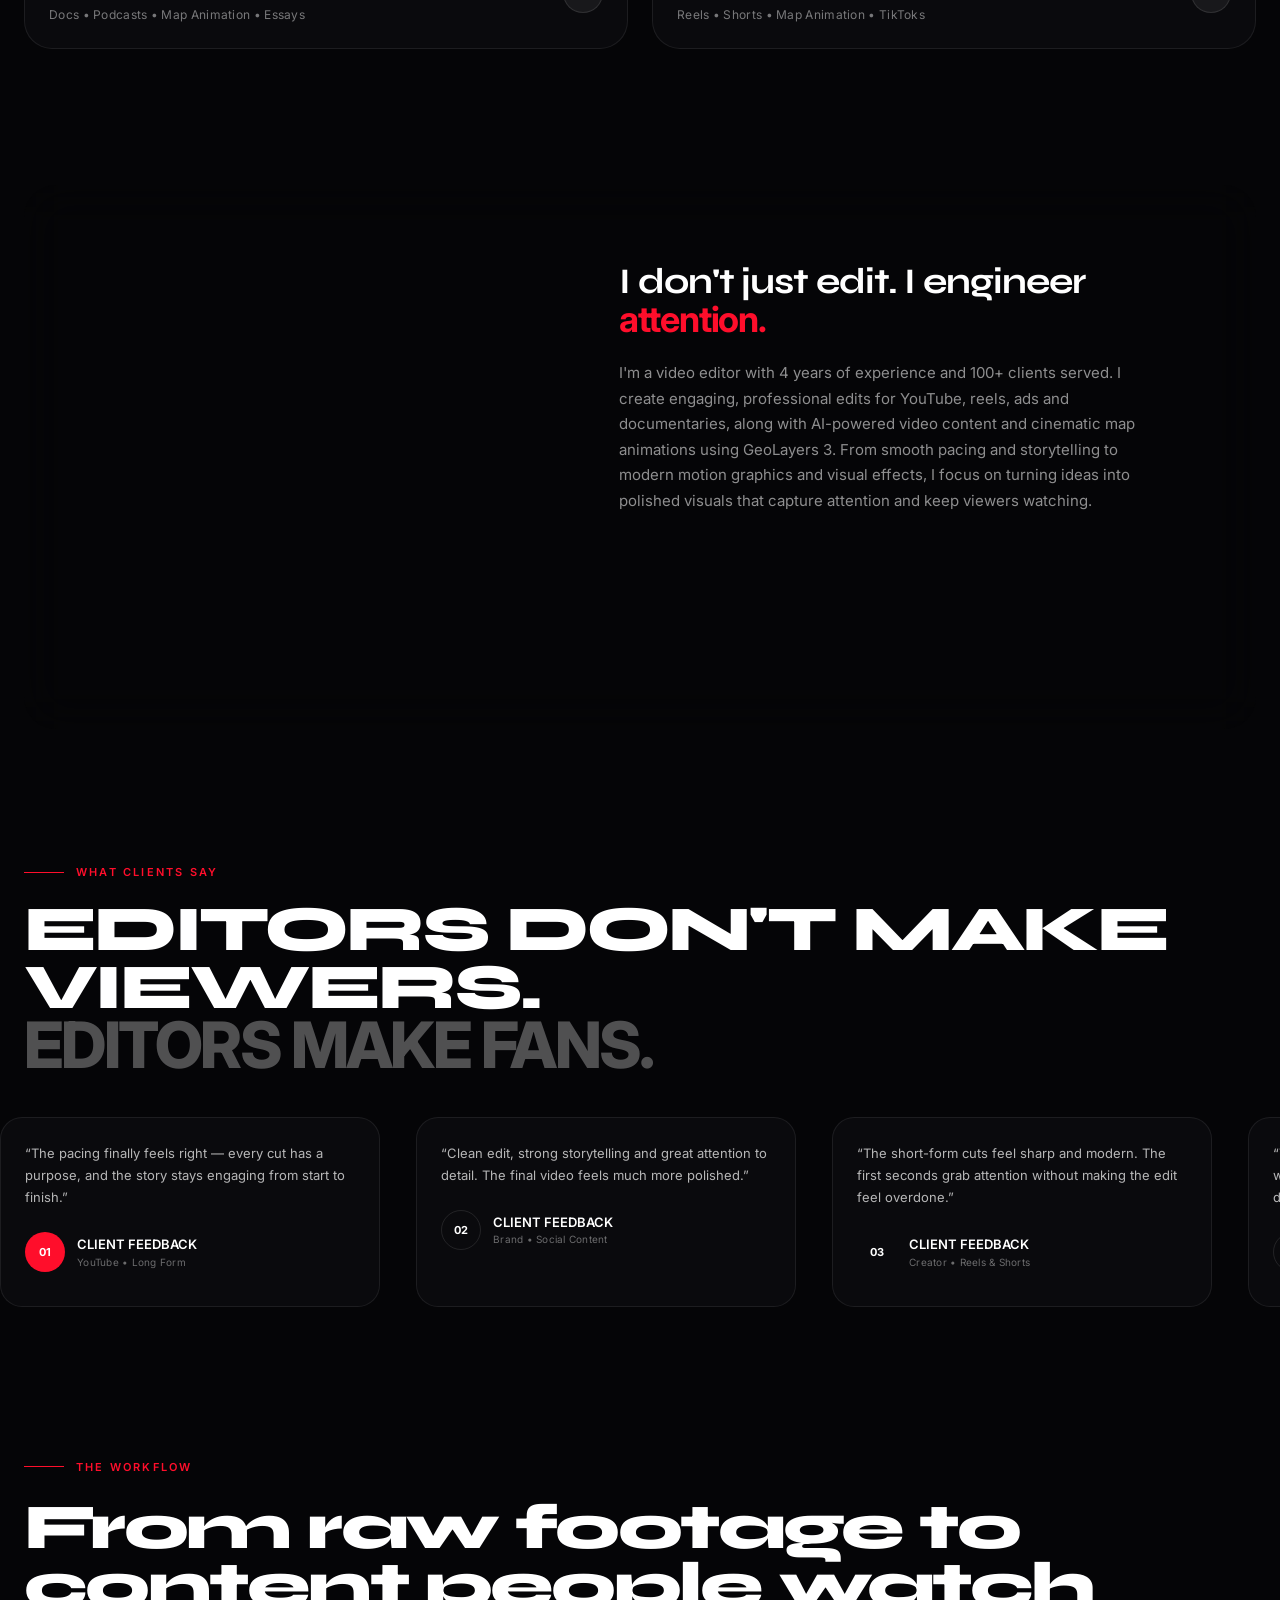
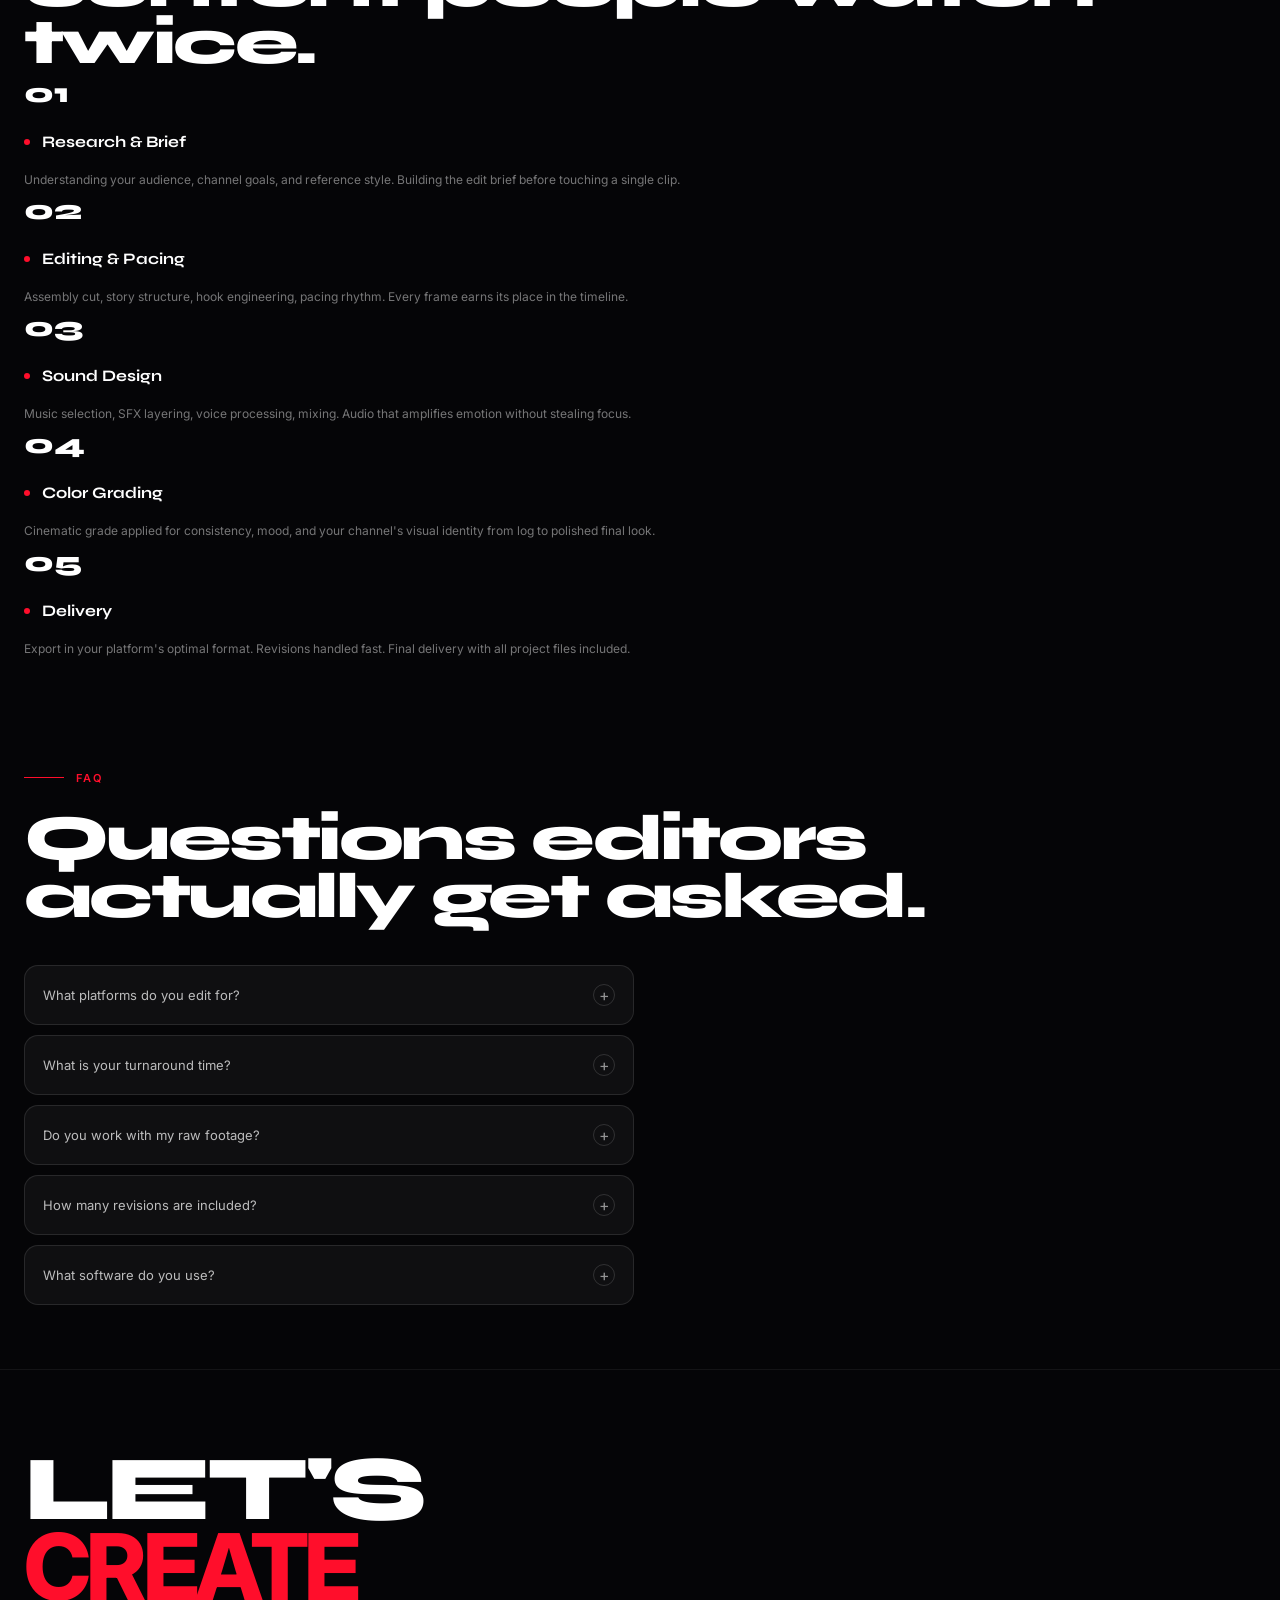
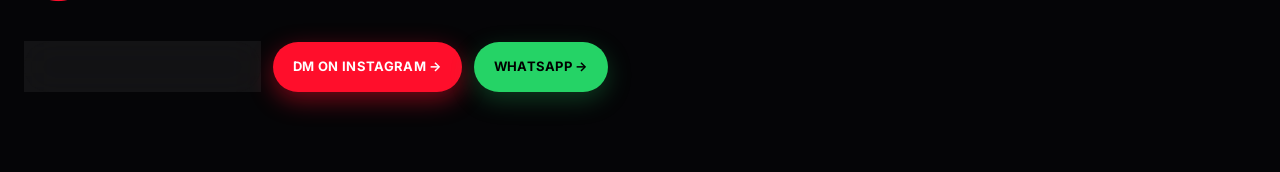
==== commit 62b85993: "add seo" ====
--- a/index.html
+++ b/index.html
@@ -5,7 +5,21 @@
   <meta charset="UTF-8">
   <meta name="viewport" content="width=device-width, initial-scale=1">
   <link rel="shortcut icon" href="logo/favicon.jpeg" type="image/x-icon">
-  <title>AryaxVisuals</title>
+  <title>ARYAX VISUALS | Video Editing & Post-Production</title>
+  <meta name="description" content="ARYAX VISUALS is a video editing and post-production studio creating high-quality long-form videos, short-form content, reels and social media edits.">
+  <meta name="keywords" content="ARYAX VISUALS, AryaxVisuals, video editor, video editing, video editing portfolio, long form video editing, short form video editing, reels editor, post production">
+  <meta name="author" content="ARYAX VISUALS">
+  <meta name="robots" content="index, follow, max-image-preview:large, max-video-preview:-1, max-snippet:-1">
+  <meta name="theme-color" content="#000000">
+  <link rel="canonical" href="https://aryaxvisuals.vercel.app/">
+  <meta property="og:type" content="website">
+  <meta property="og:title" content="ARYAX VISUALS | Video Editing & Post-Production">
+  <meta property="og:description" content="Professional long-form and short-form video editing, reels and post-production by ARYAX VISUALS.">
+  <meta property="og:url" content="https://aryaxvisuals.vercel.app/">
+  <meta property="og:site_name" content="ARYAX VISUALS">
+  <meta name="twitter:card" content="summary_large_image">
+  <meta name="twitter:title" content="ARYAX VISUALS | Video Editing & Post-Production">
+  <meta name="twitter:description" content="Professional long-form and short-form video editing, reels and post-production by ARYAX VISUALS.">
   <link rel="preconnect" href="https://res.cloudinary.com" crossorigin>
   <link rel="dns-prefetch" href="//res.cloudinary.com">
   <style>
@@ -2477,15 +2491,19 @@
     }
 
   </style>
-<style id="video-loading-spinner">
-#root .video-loading-wrap{position:relative}
-#root .video-loading-spinner{position:absolute;left:50%;top:50%;width:28px;height:28px;margin:-14px 0 0 -14px;border:2px solid rgba(255,255,255,.22);border-top-color:rgba(255,255,255,.92);border-radius:50%;animation:aryaxVideoSpin .75s linear infinite;z-index:20;pointer-events:none;transition:opacity .18s ease}
-#root .video-loading-spinner.hidden{opacity:0;visibility:hidden}
-@keyframes aryaxVideoSpin{to{transform:rotate(360deg)}}
-</style>
+<script type="application/ld+json">
+{
+  "@context": "https://schema.org",
+  "@type": "ProfessionalService",
+  "name": "ARYAX VISUALS",
+  "url": "https://aryaxvisuals.vercel.app/",
+  "description": "Video editing and post-production studio specializing in long-form videos, short-form content, reels and social media edits.",
+  "serviceType": ["Video Editing", "Long Form Video Editing", "Short Form Video Editing", "Post-Production"]
+}
+</script>
 </head>
 
-<body>
+<body><noscript><div><h1>ARYAX VISUALS — Video Editing & Post-Production</h1><p>ARYAX VISUALS creates professional long-form video edits, short-form videos, reels and social media content.</p></div></noscript>
   <div id="root"></div>
 
   <script type="module">var Hs = Object.create; var { getPrototypeOf: Is, defineProperty: zr, getOwnPropertyNames: Ds } = Object; var Ys = Object.prototype.hasOwnProperty; var vt = (e, t, n) => { n = e != null ? Hs(Is(e)) : {}; let A = t || !e || !e.__esModule ? zr(n, "default", { value: e, enumerable: !0 }) : n; for (let r of Ds(e)) if (!Ys.call(A, r)) zr(A, r, { get: () => e[r], enumerable: !0 }); return A }; var iA = (e, t) => () => (t || e((t = { exports: {} }).exports, t), t.exports); var Qs = (e, t) => { for (var n in t) zr(e, n, { get: t[n], enumerable: !0, configurable: !0, set: (A) => t[n] = () => A }) }; var bs = (e, t) => () => (e && (t = e(e = 0)), t); var cn = iA((fc) => { var sn = Symbol.for("react.element"), Bs = Symbol.for("react.portal"), _s = Symbol.for("react.fragment"), $s = Symbol.for("react.strict_mode"), ec = Symbol.for("react.profiler"), tc = Symbol.for("react.provider"), nc = Symbol.for("react.context"), Ac = Symbol.for("react.forward_ref"), rc = Symbol.for("react.suspense"), lc = Symbol.for("react.memo"), uc = Symbol.for("react.lazy"), eo = Symbol.iterator; function oc(e) { if (e === null || typeof e !== "object") return null; return e = eo && e[eo] || e["@@iterator"], typeof e === "function" ? e : null } var Ao = { isMounted: function () { return !1 }, enqueueForceUpdate: function () { }, enqueueReplaceState: function () { }, enqueueSetState: function () { } }, ro = Object.assign, lo = {}; function wt(e, t, n) { this.props = e, this.context = t, this.refs = lo, this.updater = n || Ao } wt.prototype.isReactComponent = {}; wt.prototype.setState = function (e, t) { if (typeof e !== "object" && typeof e !== "function" && e != null) throw Error("setState(...): takes an object of state variables to update or a function which returns an object of state variables."); this.updater.enqueueSetState(this, e, t, "setState") }; wt.prototype.forceUpdate = function (e) { this.updater.enqueueForceUpdate(this, e, "forceUpdate") }; function uo() { } uo.prototype = wt.prototype; function Kr(e, t, n) { this.props = e, this.context = t, this.refs = lo, this.updater = n || Ao } var xr = Kr.prototype = new uo; xr.constructor = Kr; ro(xr, wt.prototype); xr.isPureReactComponent = !0; var to = Array.isArray, oo = Object.prototype.hasOwnProperty, Or = { current: null }, io = { key: !0, ref: !0, __self: !0, __source: !0 }; function ao(e, t, n) { var A, r = {}, l = null, u = null; if (t != null) for (A in t.ref !== void 0 && (u = t.ref), t.key !== void 0 && (l = "" + t.key), t) oo.call(t, A) && !io.hasOwnProperty(A) && (r[A] = t[A]); var o = arguments.length - 2; if (o === 1) r.children = n; else if (1 < o) { for (var i = Array(o), c = 0; c < o; c++)i[c] = arguments[c + 2]; r.children = i } if (e && e.defaultProps) for (A in o = e.defaultProps, o) r[A] === void 0 && (r[A] = o[A]); return { $$typeof: sn, type: e, key: l, ref: u, props: r, _owner: Or.current } } function ic(e, t) { return { $$typeof: sn, type: e.type, key: t, ref: e.ref, props: e.props, _owner: e._owner } } function Rr(e) { return typeof e === "object" && e !== null && e.$$typeof === sn } function ac(e) { var t = { "=": "=0", ":": "=2" }; return "$" + e.replace(/[=:]/g, function (n) { return t[n] }) } var no = /\/+/g; function wr(e, t) { return typeof e === "object" && e !== null && e.key != null ? ac("" + e.key) : t.toString(36) } function sA(e, t, n, A, r) { var l = typeof e; if (l === "undefined" || l === "boolean") e = null; var u = !1; if (e === null) u = !0; else switch (l) { case "string": case "number": u = !0; break; case "object": switch (e.$$typeof) { case sn: case Bs: u = !0 } }if (u) return u = e, r = r(u), e = A === "" ? "." + wr(u, 0) : A, to(r) ? (n = "", e != null && (n = e.replace(no, "$&/") + "/"), sA(r, t, n, "", function (c) { return c })) : r != null && (Rr(r) && (r = ic(r, n + (!r.key || u && u.key === r.key ? "" : ("" + r.key).replace(no, "$&/") + "/") + e)), t.push(r)), 1; if (u = 0, A = A === "" ? "." : A + ":", to(e)) for (var o = 0; o < e.length; o++) { l = e[o]; var i = A + wr(l, o); u += sA(l, t, n, i, r) } else if (i = oc(e), typeof i === "function") for (e = i.call(e), o = 0; !(l = e.next()).done;)l = l.value, i = A + wr(l, o++), u += sA(l, t, n, i, r); else if (l === "object") throw t = String(e), Error("Objects are not valid as a React child (found: " + (t === "[object Object]" ? "object with keys {" + Object.keys(e).join(", ") + "}" : t) + "). If you meant to render a collection of children, use an array instead."); return u } function aA(e, t, n) { if (e == null) return e; var A = [], r = 0; return sA(e, A, "", "", function (l) { return t.call(n, l, r++) }), A } function sc(e) { if (e._status === -1) { var t = e._result; t = t(), t.then(function (n) { if (e._status === 0 || e._status === -1) e._status = 1, e._result = n }, function (n) { if (e._status === 0 || e._status === -1) e._status = 2, e._result = n }), e._status === -1 && (e._status = 0, e._result = t) } if (e._status === 1) return e._result.default; throw e._result } var ne = { current: null }, cA = { transition: null }, cc = { ReactCurrentDispatcher: ne, ReactCurrentBatchConfig: cA, ReactCurrentOwner: Or }; function so() { throw Error("act(...) is not supported in production builds of React.") } fc.Children = { map: aA, forEach: function (e, t, n) { aA(e, function () { t.apply(this, arguments) }, n) }, count: function (e) { var t = 0; return aA(e, function () { t++ }), t }, toArray: function (e) { return aA(e, function (t) { return t }) || [] }, only: function (e) { if (!Rr(e)) throw Error("React.Children.only expected to receive a single React element child."); return e } }; fc.Component = wt; fc.Fragment = _s; fc.Profiler = ec; fc.PureComponent = Kr; fc.StrictMode = $s; fc.Suspense = rc; fc.__SECRET_INTERNALS_DO_NOT_USE_OR_YOU_WILL_BE_FIRED = cc; fc.act = so; fc.cloneElement = function (e, t, n) { if (e === null || e === void 0) throw Error("React.cloneElement(...): The argument must be a React element, but you passed " + e + "."); var A = ro({}, e.props), r = e.key, l = e.ref, u = e._owner; if (t != null) { if (t.ref !== void 0 && (l = t.ref, u = Or.current), t.key !== void 0 && (r = "" + t.key), e.type && e.type.defaultProps) var o = e.type.defaultProps; for (i in t) oo.call(t, i) && !io.hasOwnProperty(i) && (A[i] = t[i] === void 0 && o !== void 0 ? o[i] : t[i]) } var i = arguments.length - 2; if (i === 1) A.children = n; else if (1 < i) { o = Array(i); for (var c = 0; c < i; c++)o[c] = arguments[c + 2]; A.children = o } return { $$typeof: sn, type: e.type, key: r, ref: l, props: A, _owner: u } }; fc.createContext = function (e) { return e = { $$typeof: nc, _currentValue: e, _currentValue2: e, _threadCount: 0, Provider: null, Consumer: null, _defaultValue: null, _globalName: null }, e.Provider = { $$typeof: tc, _context: e }, e.Consumer = e }; fc.createElement = ao; fc.createFactory = function (e) { var t = ao.bind(null, e); return t.type = e, t }; fc.createRef = function () { return { current: null } }; fc.forwardRef = function (e) { return { $$typeof: Ac, render: e } }; fc.isValidElement = Rr; fc.lazy = function (e) { return { $$typeof: uc, _payload: { _status: -1, _result: e }, _init: sc } }; fc.memo = function (e, t) { return { $$typeof: lc, type: e, compare: t === void 0 ? null : t } }; fc.startTransition = function (e) { var t = cA.transition; cA.transition = {}; try { e() } finally { cA.transition = t } }; fc.unstable_act = so; fc.useCallback = function (e, t) { return ne.current.useCallback(e, t) }; fc.useContext = function (e) { return ne.current.useContext(e) }; fc.useDebugValue = function () { }; fc.useDeferredValue = function (e) { return ne.current.useDeferredValue(e) }; fc.useEffect = function (e, t) { return ne.current.useEffect(e, t) }; fc.useId = function () { return ne.current.useId() }; fc.useImperativeHandle = function (e, t, n) { return ne.current.useImperativeHandle(e, t, n) }; fc.useInsertionEffect = function (e, t) { return ne.current.useInsertionEffect(e, t) }; fc.useLayoutEffect = function (e, t) { return ne.current.useLayoutEffect(e, t) }; fc.useMemo = function (e, t) { return ne.current.useMemo(e, t) }; fc.useReducer = function (e, t, n) { return ne.current.useReducer(e, t, n) }; fc.useRef = function (e) { return ne.current.useRef(e) }; fc.useState = function (e) { return ne.current.useState(e) }; fc.useSyncExternalStore = function (e, t, n) { return ne.current.useSyncExternalStore(e, t, n) }; fc.useTransition = function () { return ne.current.useTransition() }; fc.version = "18.3.1" }); var So = iA((bc) => { function Cr(e, t) { var n = e.length; e.push(t); e: for (; 0 < n;) { var A = n - 1 >>> 1, r = e[A]; if (0 < fA(r, t)) e[A] = t, e[n] = r, n = A; else break e } } function Te(e) { return e.length === 0 ? null : e[0] } function yA(e) { if (e.length === 0) return null; var t = e[0], n = e.pop(); if (n !== t) { e[0] = n; e: for (var A = 0, r = e.length, l = r >>> 1; A < l;) { var u = 2 * (A + 1) - 1, o = e[u], i = u + 1, c = e[i]; if (0 > fA(o, n)) i < r && 0 > fA(c, o) ? (e[A] = c, e[i] = n, A = i) : (e[A] = o, e[u] = n, A = u); else if (i < r && 0 > fA(c, n)) e[A] = c, e[i] = n, A = i; else break e } } return t } function fA(e, t) { var n = e.sortIndex - t.sortIndex; return n !== 0 ? n : e.id - t.id } if (typeof performance === "object" && typeof performance.now === "function") Jr = performance, bc.unstable_now = function () { return Jr.now() }; else pA = Date, Zr = pA.now(), bc.unstable_now = function () { return pA.now() - Zr }; var Jr, pA, Zr, ze = [], Ye = [], Qc = 1, ye = null, B = 3, mA = !1, yt = !1, pn = !1, fo = typeof setTimeout === "function" ? setTimeout : null, po = typeof clearTimeout === "function" ? clearTimeout : null, co = typeof setImmediate < "u" ? setImmediate : null; typeof navigator < "u" && navigator.scheduling !== void 0 && navigator.scheduling.isInputPending !== void 0 && navigator.scheduling.isInputPending.bind(navigator.scheduling); function Er(e) { for (var t = Te(Ye); t !== null;) { if (t.callback === null) yA(Ye); else if (t.startTime <= e) yA(Ye), t.sortIndex = t.expirationTime, Cr(ze, t); else break; t = Te(Ye) } } function Gr(e) { if (pn = !1, Er(e), !yt) if (Te(ze) !== null) yt = !0, Hr(Mr); else { var t = Te(Ye); t !== null && Ir(Gr, t.startTime - e) } } function Mr(e, t) { yt = !1, pn && (pn = !1, po(dn), dn = -1), mA = !0; var n = B; try { Er(t); for (ye = Te(ze); ye !== null && (!(ye.expirationTime > t) || e && !mo());) { var A = ye.callback; if (typeof A === "function") { ye.callback = null, B = ye.priorityLevel; var r = A(ye.expirationTime <= t); t = bc.unstable_now(), typeof r === "function" ? ye.callback = r : ye === Te(ze) && yA(ze), Er(t) } else yA(ze); ye = Te(ze) } if (ye !== null) var l = !0; else { var u = Te(Ye); u !== null && Ir(Gr, u.startTime - t), l = !1 } return l } finally { ye = null, B = n, mA = !1 } } var SA = !1, dA = null, dn = -1, vo = 5, yo = -1; function mo() { return bc.unstable_now() - yo < vo ? !1 : !0 } function jr() { if (dA !== null) { var e = bc.unstable_now(); yo = e; var t = !0; try { t = dA(!0, e) } finally { t ? fn() : (SA = !1, dA = null) } } else SA = !1 } var fn; if (typeof co === "function") fn = function () { co(jr) }; else if (typeof MessageChannel < "u") vA = new MessageChannel, Fr = vA.port2, vA.port1.onmessage = jr, fn = function () { Fr.postMessage(null) }; else fn = function () { fo(jr, 0) }; var vA, Fr; function Hr(e) { dA = e, SA || (SA = !0, fn()) } function Ir(e, t) { dn = fo(function () { e(bc.unstable_now()) }, t) } bc.unstable_IdlePriority = 5; bc.unstable_ImmediatePriority = 1; bc.unstable_LowPriority = 4; bc.unstable_NormalPriority = 3; bc.unstable_Profiling = null; bc.unstable_UserBlockingPriority = 2; bc.unstable_cancelCallback = function (e) { e.callback = null }; bc.unstable_continueExecution = function () { yt || mA || (yt = !0, Hr(Mr)) }; bc.unstable_forceFrameRate = function (e) { 0 > e || 125 < e ? console.error("forceFrameRate takes a positive int between 0 and 125, forcing frame rates higher than 125 fps is not supported") : vo = 0 < e ? Math.floor(1000 / e) : 5 }; bc.unstable_getCurrentPriorityLevel = function () { return B }; bc.unstable_getFirstCallbackNode = function () { return Te(ze) }; bc.unstable_next = function (e) { switch (B) { case 1: case 2: case 3: var t = 3; break; default: t = B }var n = B; B = t; try { return e() } finally { B = n } }; bc.unstable_pauseExecution = function () { }; bc.unstable_requestPaint = function () { }; bc.unstable_runWithPriority = function (e, t) { switch (e) { case 1: case 2: case 3: case 4: case 5: break; default: e = 3 }var n = B; B = e; try { return t() } finally { B = n } }; bc.unstable_scheduleCallback = function (e, t, n) { var A = bc.unstable_now(); switch (typeof n === "object" && n !== null ? (n = n.delay, n = typeof n === "number" && 0 < n ? A + n : A) : n = A, e) { case 1: var r = -1; break; case 2: r = 250; break; case 5: r = 1073741823; break; case 4: r = 1e4; break; default: r = 5000 }return r = n + r, e = { id: Qc++, callback: t, priorityLevel: e, startTime: n, expirationTime: r, sortIndex: -1 }, n > A ? (e.sortIndex = n, Cr(Ye, e), Te(ze) === null && e === Te(Ye) && (pn ? (po(dn), dn = -1) : pn = !0, Ir(Gr, n - A))) : (e.sortIndex = r, Cr(ze, e), yt || mA || (yt = !0, Hr(Mr))), e }; bc.unstable_shouldYield = mo; bc.unstable_wrapCallback = function (e) { var t = B; return function () { var n = B; B = t; try { return e.apply(this, arguments) } finally { B = n } } } }); var _u = {}; Qs(_u, { version: () => ws, unstable_renderSubtreeIntoContainer: () => zs, unstable_batchedUpdates: () => Ps, unmountComponentAtNode: () => Ws, render: () => Xs, hydrateRoot: () => qs, hydrate: () => Ls, flushSync: () => gs, findDOMNode: () => Vs, createRoot: () => Ts, createPortal: () => Ns, __SECRET_INTERNALS_DO_NOT_USE_OR_YOU_WILL_BE_FIRED: () => Us }); function S(e) { for (var t = "https://reactjs.org/docs/error-decoder.html?invariant=" + e, n = 1; n < arguments.length; n++)t += "&args[]=" + encodeURIComponent(arguments[n]); return "Minified React error #" + e + "; visit " + t + " for the full message or use the non-minified dev environment for full errors and additional helpful warnings." } function Pt(e, t) { en(e, t), en(e + "Capture", t) } function en(e, t) { Jn[e] = t; for (e = 0; e < t.length; e++)Vi.add(t[e]) } function mf(e) { if (dl.call(ko, e)) return !0; if (dl.call(ho, e)) return !1; if (yf.test(e)) return ko[e] = !0; return ho[e] = !0, !1 } function Sf(e, t, n, A) { if (n !== null && n.type === 0) return !1; switch (typeof t) { case "function": case "symbol": return !0; case "boolean": if (A) return !1; if (n !== null) return !n.acceptsBooleans; return e = e.toLowerCase().slice(0, 5), e !== "data-" && e !== "aria-"; default: return !1 } } function hf(e, t, n, A) { if (t === null || typeof t > "u" || Sf(e, t, n, A)) return !0; if (A) return !1; if (n !== null) switch (n.type) { case 3: return !t; case 4: return t === !1; case 5: return isNaN(t); case 6: return isNaN(t) || 1 > t }return !1 } function le(e, t, n, A, r, l, u) { this.acceptsBooleans = t === 2 || t === 3 || t === 4, this.attributeName = A, this.attributeNamespace = r, this.mustUseProperty = n, this.propertyName = e, this.type = t, this.sanitizeURL = l, this.removeEmptyString = u } function au(e) { return e[1].toUpperCase() } function su(e, t, n, A) { var r = b.hasOwnProperty(t) ? b[t] : null; if (r !== null ? r.type !== 0 : A || !(2 < t.length) || t[0] !== "o" && t[0] !== "O" || t[1] !== "n" && t[1] !== "N") hf(t, n, r, A) && (n = null), A || r === null ? mf(t) && (n === null ? e.removeAttribute(t) : e.setAttribute(t, "" + n)) : r.mustUseProperty ? e[r.propertyName] = n === null ? r.type === 3 ? !1 : "" : n : (t = r.attributeName, A = r.attributeNamespace, n === null ? e.removeAttribute(t) : (r = r.type, n = r === 3 || r === 4 && n === !0 ? "" : "" + n, A ? e.setAttributeNS(A, t, n) : e.setAttribute(t, n))) } function vn(e) { if (e === null || typeof e !== "object") return null; return e = Uo && e[Uo] || e["@@iterator"], typeof e === "function" ? e : null } function Nn(e) {
@@ -3067,37 +3085,11 @@
   var observedVideos = new WeakSet();
   var videoObserver = null;
 
-  function spinnerFor(video) {
-    var wrap = video && video.parentElement;
-    if (!wrap) return null;
-    wrap.classList.add("video-loading-wrap");
-    var s = wrap.querySelector(".video-loading-spinner");
-    if (!s) {
-      s = document.createElement("span");
-      s.className = "video-loading-spinner";
-      s.setAttribute("aria-hidden", "true");
-      wrap.appendChild(s);
-    }
-    return s;
-  }
-
-  function showSpinner(video) {
-    var s = spinnerFor(video);
-    if (s) s.classList.remove("hidden");
-  }
-
-  function hideSpinner(video) {
-    var s = spinnerFor(video);
-    if (s) s.classList.add("hidden");
-  }
-
   function loadVideo(video, shouldPlay) {
     if (!video) return;
 
     var source = video.getAttribute("data-src");
     if (!source) return;
-
-    showSpinner(video);
 
     if (!video.src) {
       video.src = source;
@@ -3131,7 +3123,6 @@
     video.removeAttribute("src");
     video.preload = "none";
     video.load();
-    showSpinner(video);
   }
 
   function observeVideos() {
@@ -3168,14 +3159,6 @@
   }
 
   observeVideos();
-
-  document.addEventListener("loadeddata", function (event) {
-    if (event.target && event.target.tagName === "VIDEO") hideSpinner(event.target);
-  }, true);
-
-  document.addEventListener("canplay", function (event) {
-    if (event.target && event.target.tagName === "VIDEO") hideSpinner(event.target);
-  }, true);
 
   var root = document.getElementById("root");
   if (root) {
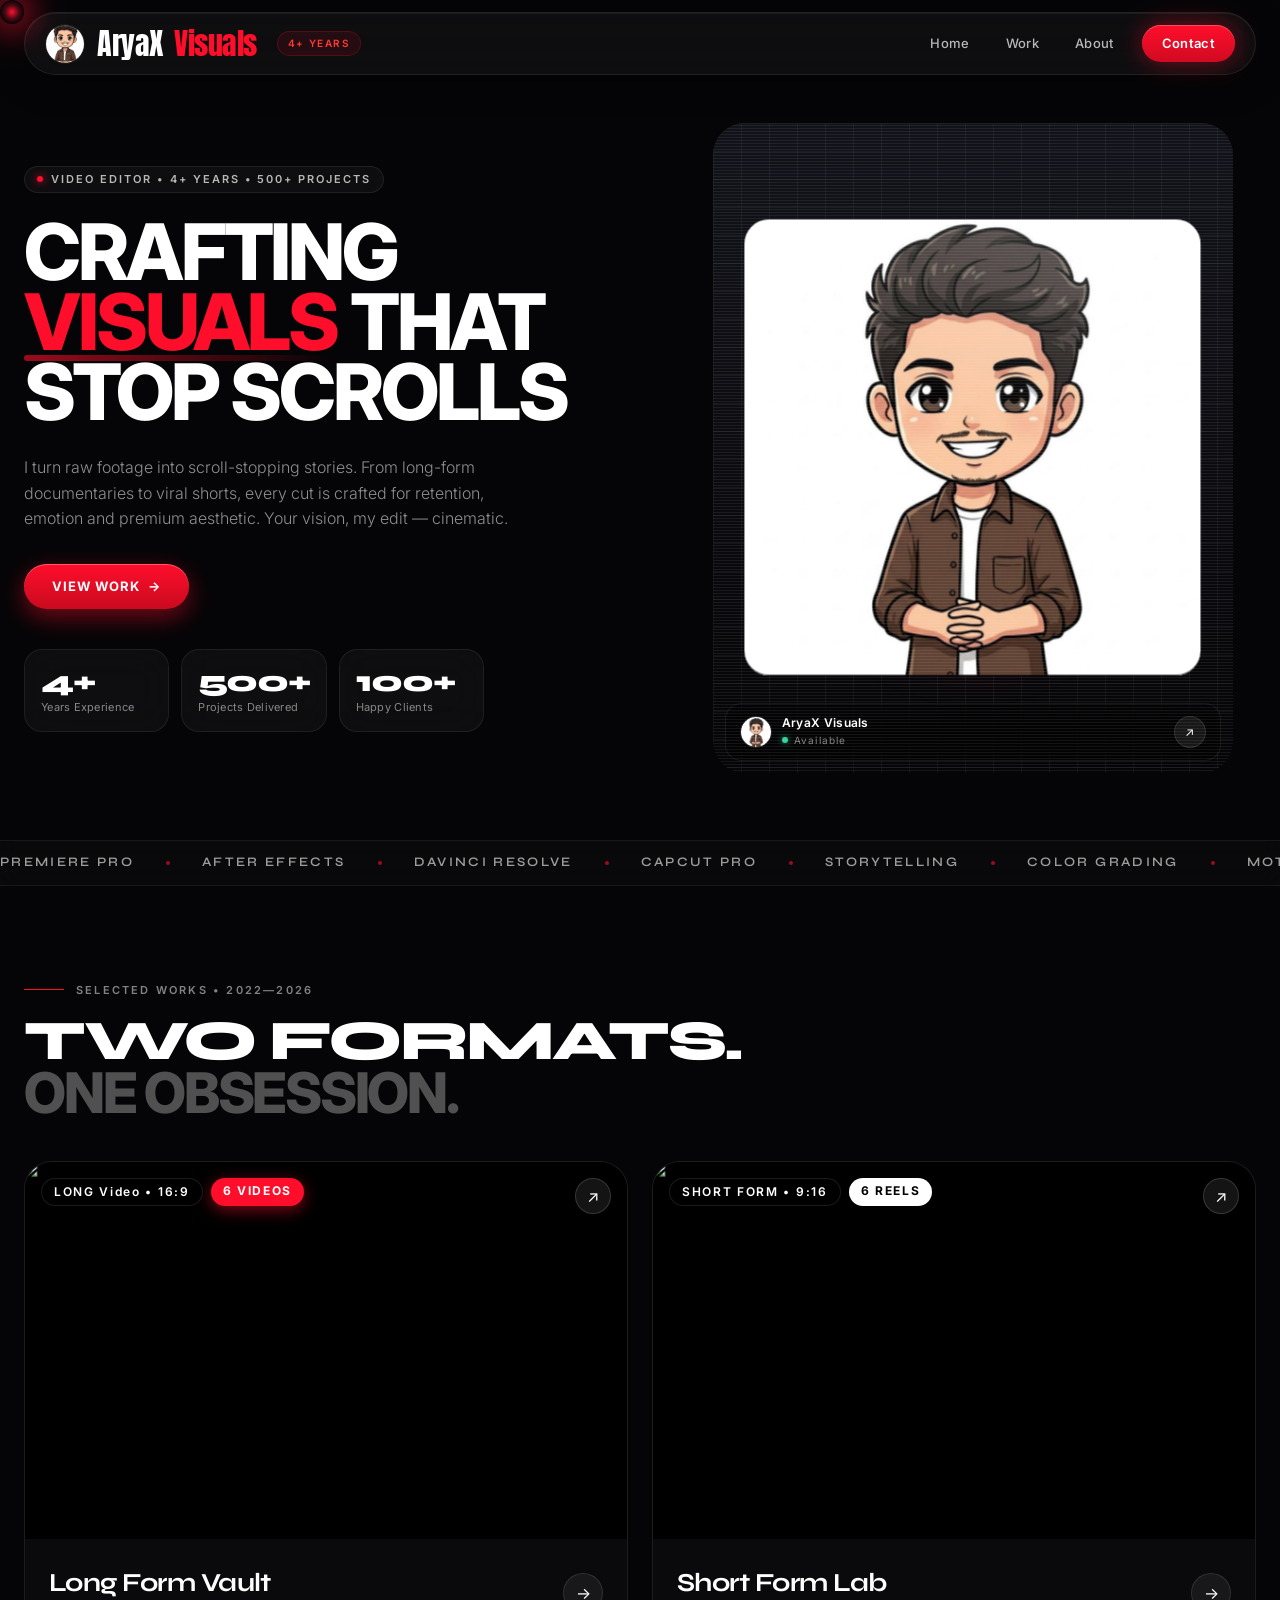
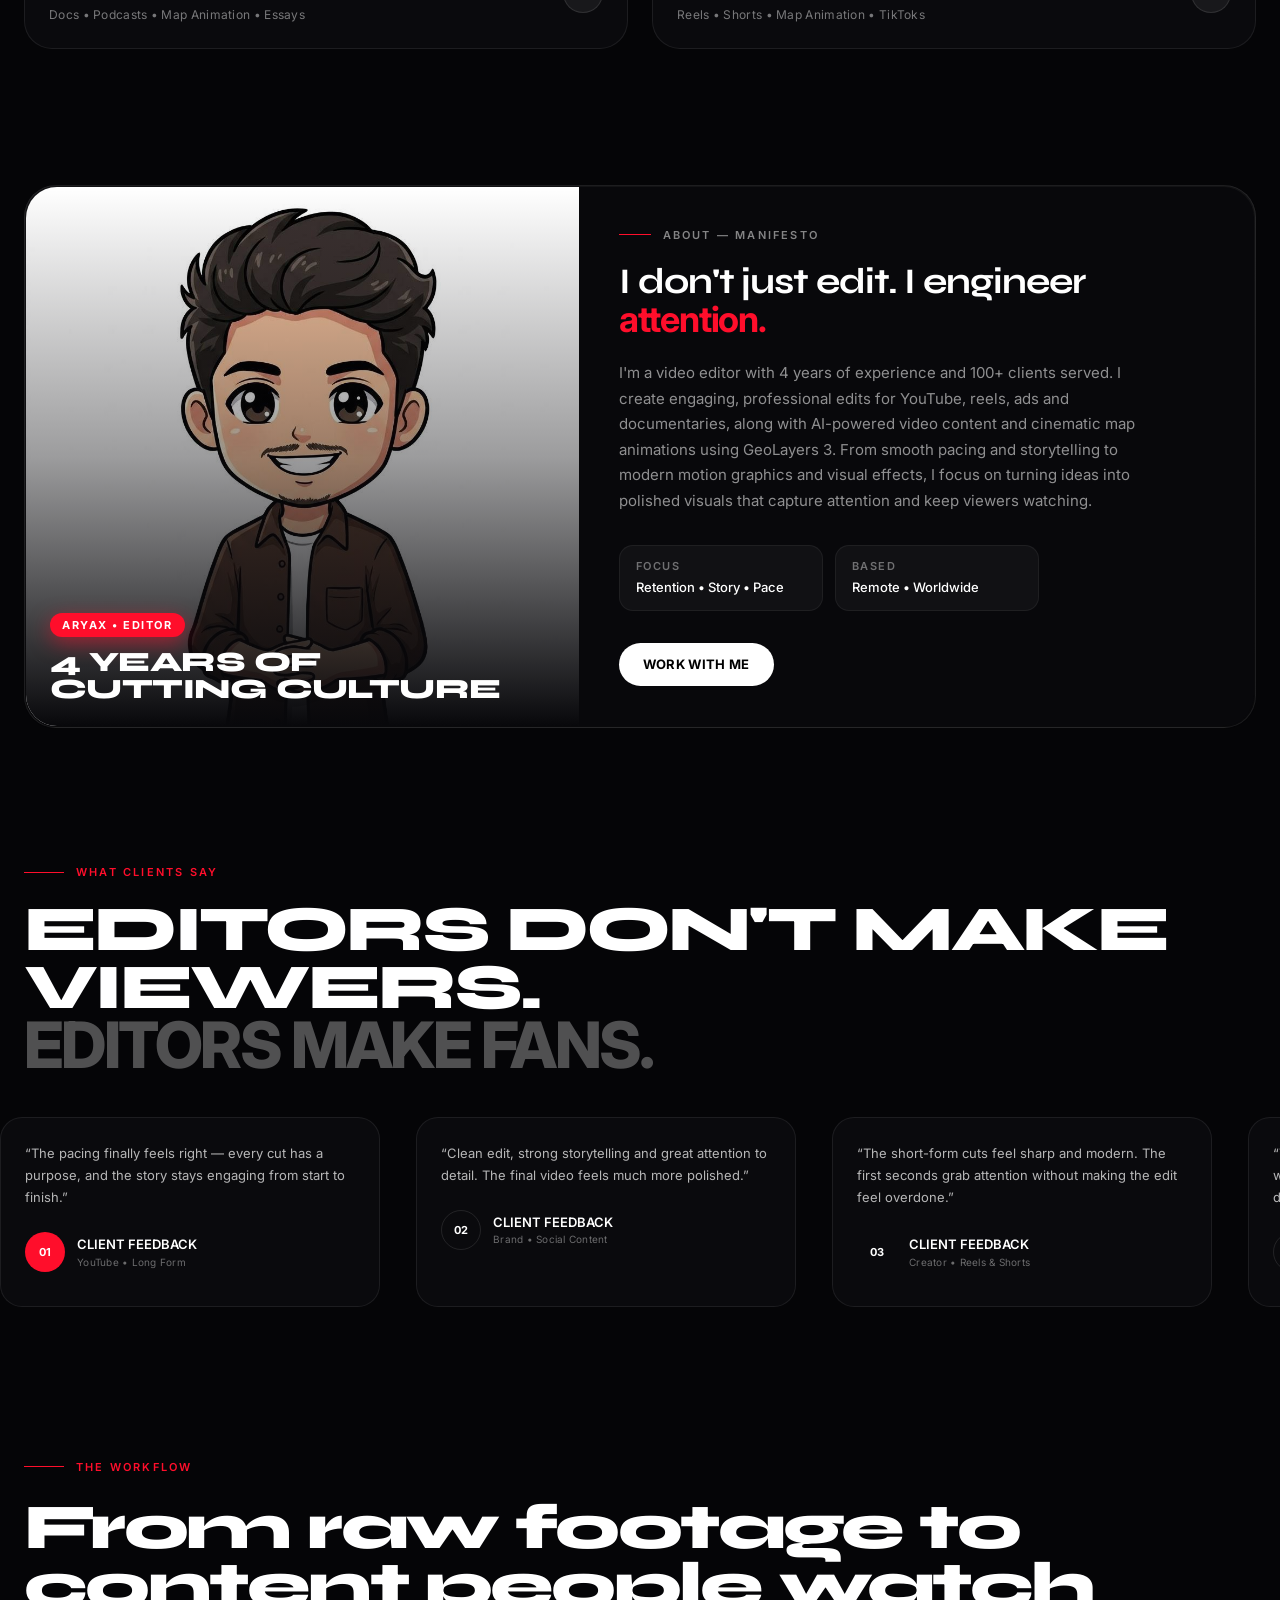
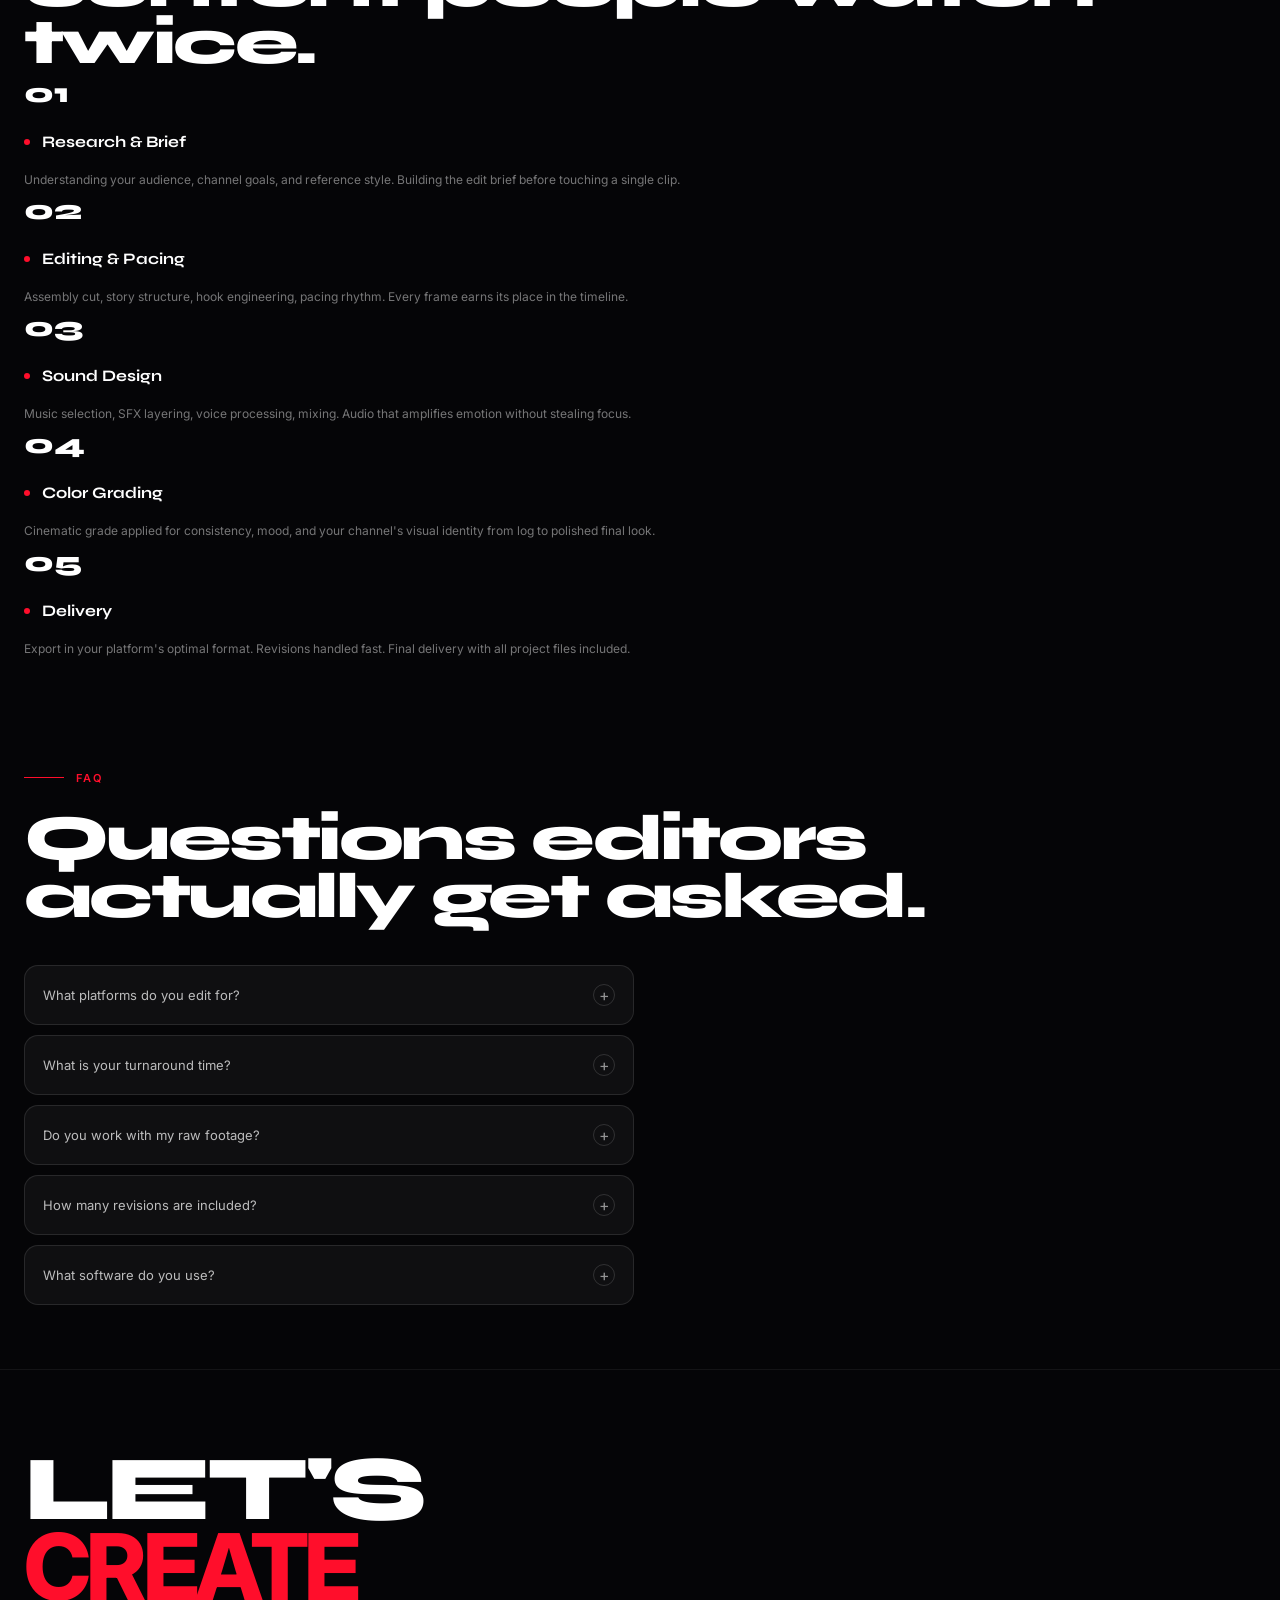
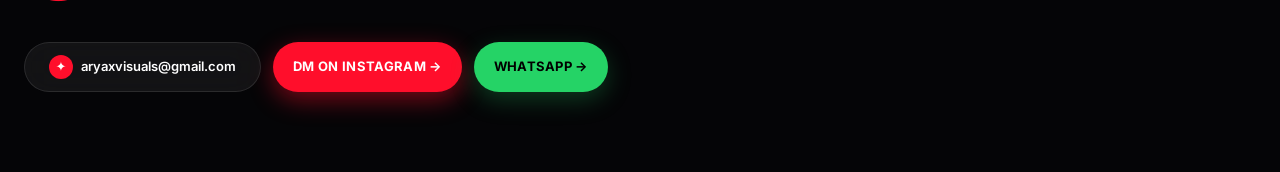
==== commit c5622b11: "Seprate the files" ====
--- a/index.html
+++ b/index.html
@@ -5,6 +5,7 @@
   <meta charset="UTF-8">
   <meta name="viewport" content="width=device-width, initial-scale=1">
   <link rel="shortcut icon" href="logo/favicon.jpeg" type="image/x-icon">
+  <link rel="stylesheet" href="style.css">
   <title>ARYAX VISUALS | Video Editing & Post-Production</title>
   <meta name="description" content="ARYAX VISUALS is a video editing and post-production studio creating high-quality long-form videos, short-form content, reels and social media edits.">
   <meta name="keywords" content="ARYAX VISUALS, AryaxVisuals, video editor, video editing, video editing portfolio, long form video editing, short form video editing, reels editor, post production">
@@ -22,2476 +23,7 @@
   <meta name="twitter:description" content="Professional long-form and short-form video editing, reels and post-production by ARYAX VISUALS.">
   <link rel="preconnect" href="https://res.cloudinary.com" crossorigin>
   <link rel="dns-prefetch" href="//res.cloudinary.com">
-  <style>
-    @import url('https://fonts.googleapis.com/css2?family=Anton&display=swap');
-    *,
-    :after,
-    :before {
-      --tw-border-spacing-x: 0;
-      --tw-border-spacing-y: 0;
-      --tw-translate-x: 0;
-      --tw-translate-y: 0;
-      --tw-rotate: 0;
-      --tw-skew-x: 0;
-      --tw-skew-y: 0;
-      --tw-scale-x: 1;
-      --tw-scale-y: 1;
-      --tw-pan-x: ;
-      --tw-pan-y: ;
-      --tw-pinch-zoom: ;
-      --tw-scroll-snap-strictness: proximity;
-      --tw-gradient-from-position: ;
-      --tw-gradient-via-position: ;
-      --tw-gradient-to-position: ;
-      --tw-ordinal: ;
-      --tw-slashed-zero: ;
-      --tw-numeric-figure: ;
-      --tw-numeric-spacing: ;
-      --tw-numeric-fraction: ;
-      --tw-ring-inset: ;
-      --tw-ring-offset-width: 0px;
-      --tw-ring-offset-color: #fff;
-      --tw-ring-color: rgba(59, 130, 246, .5);
-      --tw-ring-offset-shadow: 0 0 #0000;
-      --tw-ring-shadow: 0 0 #0000;
-      --tw-shadow: 0 0 #0000;
-      --tw-shadow-colored: 0 0 #0000;
-      --tw-blur: ;
-      --tw-brightness: ;
-      --tw-contrast: ;
-      --tw-grayscale: ;
-      --tw-hue-rotate: ;
-      --tw-invert: ;
-      --tw-saturate: ;
-      --tw-sepia: ;
-      --tw-drop-shadow: ;
-      --tw-backdrop-blur: ;
-      --tw-backdrop-brightness: ;
-      --tw-backdrop-contrast: ;
-      --tw-backdrop-grayscale: ;
-      --tw-backdrop-hue-rotate: ;
-      --tw-backdrop-invert: ;
-      --tw-backdrop-opacity: ;
-      --tw-backdrop-saturate: ;
-      --tw-backdrop-sepia: ;
-      --tw-contain-size: ;
-      --tw-contain-layout: ;
-      --tw-contain-paint: ;
-      --tw-contain-style:
-    }
-
-    ::backdrop {
-      --tw-border-spacing-x: 0;
-      --tw-border-spacing-y: 0;
-      --tw-translate-x: 0;
-      --tw-translate-y: 0;
-      --tw-rotate: 0;
-      --tw-skew-x: 0;
-      --tw-skew-y: 0;
-      --tw-scale-x: 1;
-      --tw-scale-y: 1;
-      --tw-pan-x: ;
-      --tw-pan-y: ;
-      --tw-pinch-zoom: ;
-      --tw-scroll-snap-strictness: proximity;
-      --tw-gradient-from-position: ;
-      --tw-gradient-via-position: ;
-      --tw-gradient-to-position: ;
-      --tw-ordinal: ;
-      --tw-slashed-zero: ;
-      --tw-numeric-figure: ;
-      --tw-numeric-spacing: ;
-      --tw-numeric-fraction: ;
-      --tw-ring-inset: ;
-      --tw-ring-offset-width: 0px;
-      --tw-ring-offset-color: #fff;
-      --tw-ring-color: rgba(59, 130, 246, .5);
-      --tw-ring-offset-shadow: 0 0 #0000;
-      --tw-ring-shadow: 0 0 #0000;
-      --tw-shadow: 0 0 #0000;
-      --tw-shadow-colored: 0 0 #0000;
-      --tw-blur: ;
-      --tw-brightness: ;
-      --tw-contrast: ;
-      --tw-grayscale: ;
-      --tw-hue-rotate: ;
-      --tw-invert: ;
-      --tw-saturate: ;
-      --tw-sepia: ;
-      --tw-drop-shadow: ;
-      --tw-backdrop-blur: ;
-      --tw-backdrop-brightness: ;
-      --tw-backdrop-contrast: ;
-      --tw-backdrop-grayscale: ;
-      --tw-backdrop-hue-rotate: ;
-      --tw-backdrop-invert: ;
-      --tw-backdrop-opacity: ;
-      --tw-backdrop-saturate: ;
-      --tw-backdrop-sepia: ;
-      --tw-contain-size: ;
-      --tw-contain-layout: ;
-      --tw-contain-paint: ;
-      --tw-contain-style:
-    }
-
-    /*! tailwindcss v3.4.18 | MIT License | https://tailwindcss.com*/
-    *,
-    :after,
-    :before {
-      box-sizing: border-box;
-      border: 0 solid #e5e7eb
-    }
-
-    :after,
-    :before {
-      --tw-content: ""
-    }
-
-    :host,
-    html {
-      line-height: 1.5;
-      -webkit-text-size-adjust: 100%;
-      -moz-tab-size: 4;
-      -o-tab-size: 4;
-      tab-size: 4;
-      font-family: ui-sans-serif, system-ui, sans-serif, Apple Color Emoji, Segoe UI Emoji, Segoe UI Symbol, Noto Color Emoji;
-      font-feature-settings: normal;
-      font-variation-settings: normal;
-      -webkit-tap-highlight-color: transparent
-    }
-
-    body {
-      line-height: inherit
-    }
-
-    hr {
-      height: 0;
-      color: inherit;
-      border-top-width: 1px
-    }
-
-    abbr:where([title]) {
-      -webkit-text-decoration: underline dotted;
-      text-decoration: underline dotted
-    }
-
-    h1,
-    h2,
-    h3,
-    h4,
-    h5,
-    h6 {
-      font-size: inherit;
-      font-weight: inherit
-    }
-
-    a {
-      color: inherit;
-      text-decoration: inherit
-    }
-
-    b,
-    strong {
-      font-weight: bolder
-    }
-
-    code,
-    kbd,
-    pre,
-    samp {
-      font-family: ui-monospace, SFMono-Regular, Menlo, Monaco, Consolas, Liberation Mono, Courier New, monospace;
-      font-feature-settings: normal;
-      font-variation-settings: normal;
-      font-size: 1em
-    }
-
-    small {
-      font-size: 80%
-    }
-
-    sub,
-    sup {
-      font-size: 75%;
-      line-height: 0;
-      position: relative;
-      vertical-align: baseline
-    }
-
-    sub {
-      bottom: -.25em
-    }
-
-    sup {
-      top: -.5em
-    }
-
-    table {
-      text-indent: 0;
-      border-color: inherit;
-      border-collapse: collapse
-    }
-
-    button,
-    input,
-    optgroup,
-    select,
-    textarea {
-      font-family: inherit;
-      font-feature-settings: inherit;
-      font-variation-settings: inherit;
-      font-size: 100%;
-      font-weight: inherit;
-      line-height: inherit;
-      letter-spacing: inherit;
-      color: inherit;
-      margin: 0;
-      padding: 0
-    }
-
-    button,
-    select {
-      text-transform: none
-    }
-
-    button,
-    input:where([type=button]),
-    input:where([type=reset]),
-    input:where([type=submit]) {
-      -webkit-appearance: button;
-      background-color: transparent;
-      background-image: none
-    }
-
-    :-moz-focusring {
-      outline: auto
-    }
-
-    :-moz-ui-invalid {
-      box-shadow: none
-    }
-
-    progress {
-      vertical-align: baseline
-    }
-
-    ::-webkit-inner-spin-button,
-    ::-webkit-outer-spin-button {
-      height: auto
-    }
-
-    [type=search] {
-      -webkit-appearance: textfield;
-      outline-offset: -2px
-    }
-
-    ::-webkit-search-decoration {
-      -webkit-appearance: none
-    }
-
-    ::-webkit-file-upload-button {
-      -webkit-appearance: button;
-      font: inherit
-    }
-
-    summary {
-      display: list-item
-    }
-
-    blockquote,
-    dd,
-    dl,
-    figure,
-    h1,
-    h2,
-    h3,
-    h4,
-    h5,
-    h6,
-    hr,
-    p,
-    pre {
-      margin: 0
-    }
-
-    fieldset {
-      margin: 0
-    }
-
-    fieldset,
-    legend {
-      padding: 0
-    }
-
-    menu,
-    ol,
-    ul {
-      list-style: none;
-      margin: 0;
-      padding: 0
-    }
-
-    dialog {
-      padding: 0
-    }
-
-    textarea {
-      resize: vertical
-    }
-
-    input::-moz-placeholder,
-    textarea::-moz-placeholder {
-      opacity: 1;
-      color: #9ca3af
-    }
-
-    input::placeholder,
-    textarea::placeholder {
-      opacity: 1;
-      color: #9ca3af
-    }
-
-    [role=button],
-    button {
-      cursor: pointer
-    }
-
-    .fontSizeSecond{
-      font-size: 24px;
-    }
-
-    :disabled {
-      cursor: default
-    }
-
-    .textFontmySide{
-      font-size: 25px;
-    font-family: "Anton", sans-serif !important;
-font-weight: 300;
-word-spacing: 4px;
-    }
-
-    audio,
-    canvas,
-    embed,
-    iframe,
-    img,
-    object,
-    svg,
-    video {
-      display: block;
-      vertical-align: middle
-    }
-
-    img,
-    video {
-      max-width: 100%;
-      height: auto
-    }
-
-    [hidden]:where(:not([hidden=until-found])) {
-      display: none
-    }
-
-    .container {
-      width: 100%
-    }
-
-    @media (min-width:640px) {
-      .container {
-        max-width: 640px
-      }
-    }
-
-    @media (min-width:768px) {
-      .container {
-        max-width: 768px
-      }
-    }
-
-    @media (min-width:1024px) {
-      .container {
-        max-width: 1024px
-      }
-    }
-
-    @media (min-width:1280px) {
-      .container {
-        max-width: 1280px
-      }
-    }
-
-    @media (min-width:1536px) {
-      .container {
-        max-width: 1536px
-      }
-    }
-
-    .pointer-events-none {
-      pointer-events: none
-    }
-
-    .fixed {
-      position: fixed
-    }
-
-    .absolute {
-      position: absolute
-    }
-
-    .relative {
-      position: relative
-    }
-
-    .-inset-6 {
-      inset: -1.5rem
-    }
-
-    .-inset-\[1px\] {
-      inset: -1px
-    }
-
-    .inset-0 {
-      inset: 0
-    }
-
-    .inset-x-0 {
-      left: 0;
-      right: 0
-    }
-
-    .-bottom-1 {
-      bottom: -.25rem
-    }
-
-    .-bottom-20 {
-      bottom: -5rem
-    }
-
-    .-left-\[2\%\] {
-      left: -2%
-    }
-
-    .-right-\[20\%\] {
-      right: -20%
-    }
-
-    .-top-\[30\%\] {
-      top: -30%
-    }
-
-    .bottom-0 {
-      bottom: 0
-    }
-
-    .bottom-3 {
-      bottom: .75rem
-    }
-
-    .bottom-\[-20\%\] {
-      bottom: -20%
-    }
-
-    .bottom-\[18\%\] {
-      bottom: 18%
-    }
-
-    .left-0 {
-      left: 0
-    }
-
-    .left-1\/2 {
-      left: 50%
-    }
-
-    .left-3 {
-      left: .75rem
-    }
-
-    .left-4 {
-      left: 1rem
-    }
-
-    .left-\[10\%\] {
-      left: 10%
-    }
-
-    .left-\[20\%\] {
-      left: 20%
-    }
-
-    .right-3 {
-      right: .75rem
-    }
-
-    .right-4 {
-      right: 1rem
-    }
-
-    .right-\[6\%\] {
-      right: 6%
-    }
-
-    .top-0 {
-      top: 0
-    }
-
-    .top-3 {
-      top: .75rem
-    }
-
-    .top-4 {
-      top: 1rem
-    }
-
-    .top-\[12\%\] {
-      top: 12%
-    }
-
-    .top-\[30\%\] {
-      top: 30%
-    }
-
-    .top-\[32\%\] {
-      top: 32%
-    }
-
-    .-z-10 {
-      z-index: -10
-    }
-
-    .z-50 {
-      z-index: 50
-    }
-
-    .z-\[100\] {
-      z-index: 100
-    }
-
-    .z-\[9999\] {
-      z-index: 9999
-    }
-
-    .order-1 {
-      order: 1
-    }
-
-    .order-2 {
-      order: 2
-    }
-
-    .mx-auto {
-      margin-left: auto;
-      margin-right: auto
-    }
-
-    .mb-8 {
-      margin-bottom: 2rem
-    }
-
-    .ml-2 {
-      margin-left: .5rem
-    }
-
-    .mt-1 {
-      margin-top: .25rem
-    }
-
-    .mt-10 {
-      margin-top: 2.5rem
-    }
-
-    .mt-12 {
-      margin-top: 3rem
-    }
-
-    .mt-2 {
-      margin-top: .5rem
-    }
-
-    .mt-3 {
-      margin-top: .75rem
-    }
-
-    .mt-4 {
-      margin-top: 1rem
-    }
-
-    .mt-5 {
-      margin-top: 1.25rem
-    }
-
-    .mt-6 {
-      margin-top: 1.5rem
-    }
-
-    .mt-8 {
-      margin-top: 2rem
-    }
-
-    .block {
-      display: block
-    }
-
-    .inline-block {
-      display: inline-block
-    }
-
-    .flex {
-      display: flex
-    }
-
-    .inline-flex {
-      display: inline-flex
-    }
-
-    .grid {
-      display: grid
-    }
-
-    .hidden {
-      display: none
-    }
-
-    .aspect-\[16\/10\] {
-      aspect-ratio: 16/10
-    }
-
-    .aspect-\[16\/9\] {
-      aspect-ratio: 16/9
-    }
-
-    .aspect-\[3\.6\/4\.8\] {
-      aspect-ratio: 3.6/4.8
-    }
-
-    .aspect-\[4\/4\.6\] {
-      aspect-ratio: 4/4.6
-    }
-
-    .aspect-\[9\/16\] {
-      aspect-ratio: 9/16
-    }
-
-    .aspect-square {
-      aspect-ratio: 1/1
-    }
-
-    .h-1 {
-      height: .25rem
-    }
-
-    .h-1\.5 {
-      height: .375rem
-    }
-
-    .h-10 {
-      height: 2.5rem
-    }
-
-    .h-6 {
-      height: 1.5rem
-    }
-
-    .h-7 {
-      height: 1.75rem
-    }
-
-    .h-8 {
-      height: 2rem
-    }
-
-    .h-9 {
-      height: 2.25rem
-    }
-
-    .h-\[120px\] {
-      height: 120px
-    }
-
-    .h-\[1px\] {
-      height: 1px
-    }
-
-    .h-\[24px\] {
-      height: 24px
-    }
-
-    .h-\[2px\] {
-      height: 2px
-    }
-
-    .h-\[420px\] {
-      height: 420px
-    }
-
-    .h-\[45\%\] {
-      height: 45%
-    }
-
-    .h-\[600px\] {
-      height: 600px
-    }
-
-    .h-\[6px\] {
-      height: 6px
-    }
-
-    .h-\[700px\] {
-      height: 700px
-    }
-
-    .h-\[800px\] {
-      height: 800px
-    }
-
-    .h-full {
-      height: 100%
-    }
-
-    .min-h-\[360px\] {
-      min-height: 360px
-    }
-
-    .min-h-screen {
-      min-height: 100vh
-    }
-
-    .w-1 {
-      width: .25rem
-    }
-
-    .w-1\.5 {
-      width: .375rem
-    }
-
-    .w-10 {
-      width: 2.5rem
-    }
-
-    .w-4 {
-      width: 1rem
-    }
-
-    .w-6 {
-      width: 1.5rem
-    }
-
-    .w-7 {
-      width: 1.75rem
-    }
-
-    .w-8 {
-      width: 2rem
-    }
-
-    .w-9 {
-      width: 2.25rem
-    }
-
-    .w-\[1000px\] {
-      width: 1000px
-    }
-
-    .w-\[24px\] {
-      width: 24px
-    }
-
-    .w-\[2px\] {
-      width: 2px
-    }
-
-    .w-\[420px\] {
-      width: 420px
-    }
-
-    .w-\[70\%\] {
-      width: 70%
-    }
-
-    .w-\[80\%\] {
-      width: 80%
-    }
-
-    .w-\[800px\] {
-      width: 800px
-    }
-
-    .w-\[86\%\] {
-      width: 86%
-    }
-
-    .w-\[900px\] {
-      width: 900px
-    }
-
-    .w-full {
-      width: 100%
-    }
-
-    .max-w-\[1320px\] {
-      max-width: 1320px
-    }
-
-    .max-w-\[300px\] {
-      max-width: 300px
-    }
-
-    .max-w-\[420px\] {
-      max-width: 420px
-    }
-
-    .max-w-\[460px\] {
-      max-width: 460px
-    }
-
-    .max-w-\[520px\] {
-      max-width: 520px
-    }
-
-    .-translate-x-1\/2 {
-      --tw-translate-x: -50%
-    }
-
-    .-translate-x-1\/2,
-    .-translate-y-\[3px\] {
-      transform: translate(var(--tw-translate-x), var(--tw-translate-y)) rotate(var(--tw-rotate)) skewX(var(--tw-skew-x)) skewY(var(--tw-skew-y)) scaleX(var(--tw-scale-x)) scaleY(var(--tw-scale-y))
-    }
-
-    .-translate-y-\[3px\] {
-      --tw-translate-y: -3px
-    }
-
-    .translate-y-\[3px\] {
-      --tw-translate-y: 3px
-    }
-
-    .-rotate-45,
-    .translate-y-\[3px\] {
-      transform: translate(var(--tw-translate-x), var(--tw-translate-y)) rotate(var(--tw-rotate)) skewX(var(--tw-skew-x)) skewY(var(--tw-skew-y)) scaleX(var(--tw-scale-x)) scaleY(var(--tw-scale-y))
-    }
-
-    .-rotate-45 {
-      --tw-rotate: -45deg
-    }
-
-    .rotate-45 {
-      --tw-rotate: 45deg
-    }
-
-    .rotate-45,
-    .scale-\[1\.02\] {
-      transform: translate(var(--tw-translate-x), var(--tw-translate-y)) rotate(var(--tw-rotate)) skewX(var(--tw-skew-x)) skewY(var(--tw-skew-y)) scaleX(var(--tw-scale-x)) scaleY(var(--tw-scale-y))
-    }
-
-    .scale-\[1\.02\] {
-      --tw-scale-x: 1.02;
-      --tw-scale-y: 1.02
-    }
-
-    .scale-\[1\.06\] {
-      --tw-scale-x: 1.06;
-      --tw-scale-y: 1.06
-    }
-
-    .scale-\[1\.06\],
-    .scale-\[1\.35\] {
-      transform: translate(var(--tw-translate-x), var(--tw-translate-y)) rotate(var(--tw-rotate)) skewX(var(--tw-skew-x)) skewY(var(--tw-skew-y)) scaleX(var(--tw-scale-x)) scaleY(var(--tw-scale-y))
-    }
-
-    .scale-\[1\.35\] {
-      --tw-scale-x: 1.35;
-      --tw-scale-y: 1.35
-    }
-
-    .transform {
-      transform: translate(var(--tw-translate-x), var(--tw-translate-y)) rotate(var(--tw-rotate)) skewX(var(--tw-skew-x)) skewY(var(--tw-skew-y)) scaleX(var(--tw-scale-x)) scaleY(var(--tw-scale-y))
-    }
-
-    .animate-\[fadeOut_0\.9s_ease_0\.2s_forwards\] {
-      animation: fadeOut .9s ease .2s forwards
-    }
-
-    .animate-\[floatY_0\.4s_ease\] {
-      animation: floatY .4s ease
-    }
-
-    .animate-\[marquee_24s_linear_infinite\] {
-      animation: marquee 24s linear infinite
-    }
-
-    .fontSizefrom{
-      font-size: 20px;
-    }
-    /* Scroll Text Reveal Animation */
-.scroll-reveal {
-  opacity: 0 !important;
-  transform: translate3d(0, 45px, 0) !important;
-  filter: blur(8px) !important;
-  transition:
-    opacity 0.75s ease-out,
-    transform 0.75s cubic-bezier(0.22, 1, 0.36, 1),
-    filter 0.75s ease-out !important;
-  will-change: opacity, transform, filter;
-}
-
-.scroll-reveal.is-visible {
-  opacity: 1 !important;
-  transform: translate3d(0, 0, 0) !important;
-  filter: blur(0) !important;
-}
-
-/* Hero headline: reveal on initial page load, not on scroll */
-.hero-load-reveal {
-  opacity: 0 !important;
-  transform: translate3d(0, 45px, 0) !important;
-  filter: blur(8px) !important;
-  transition:
-    opacity 0.85s ease-out,
-    transform 0.85s cubic-bezier(0.22, 1, 0.36, 1),
-    filter 0.85s ease-out !important;
-  will-change: opacity, transform, filter;
-}
-
-.hero-load-reveal.hero-load-visible {
-  opacity: 1 !important;
-  transform: translate3d(0, 0, 0) !important;
-  filter: blur(0) !important;
-}
-
-/* Long Form / Short Form page heading: reveal on page load */
-.page-load-reveal {
-  opacity: 0 !important;
-  transform: translate3d(0, 40px, 0) !important;
-  filter: blur(8px) !important;
-  transition: opacity 0.8s ease-out, transform 0.8s cubic-bezier(0.22, 1, 0.36, 1), filter 0.8s ease-out !important;
-  will-change: opacity, transform, filter;
-}
-
-.page-load-reveal.page-load-visible {
-  opacity: 1 !important;
-  transform: translate3d(0, 0, 0) !important;
-  filter: blur(0) !important;
-}
-
-.page-load-reveal-delay {
-  transition-delay: 0.14s !important;
-}
-
-/* Stagger delays */
-.scroll-reveal.delay-1 { transition-delay: 0.10s !important; }
-.scroll-reveal.delay-2 { transition-delay: 0.20s !important; }
-.scroll-reveal.delay-3 { transition-delay: 0.30s !important; }
-.scroll-reveal.delay-4 { transition-delay: 0.40s !important; }
-.scroll-reveal.delay-5 { transition-delay: 0.50s !important; }
-
-    @keyframes pulse {
-      50% {
-        opacity: .5
-      }
-    }
-
-    .animate-pulse {
-      animation: pulse 2s cubic-bezier(.4, 0, .6, 1) infinite
-    }
-
-    .grid-cols-2 {
-      grid-template-columns: repeat(2, minmax(0, 1fr))
-    }
-
-    .grid-cols-3 {
-      grid-template-columns: repeat(3, minmax(0, 1fr))
-    }
-
-    .flex-col {
-      flex-direction: column
-    }
-
-    .flex-wrap {
-      flex-wrap: wrap
-    }
-
-    .items-start {
-      align-items: flex-start
-    }
-
-    .items-end {
-      align-items: flex-end
-    }
-
-    .items-center {
-      align-items: center
-    }
-
-    .justify-center {
-      justify-content: center
-    }
-
-    .justify-between {
-      justify-content: space-between
-    }
-
-    .gap-0 {
-      gap: 0
-    }
-
-    .gap-1 {
-      gap: .25rem
-    }
-
-    .gap-1\.5 {
-      gap: .375rem
-    }
-
-    .gap-10 {
-      gap: 2.5rem
-    }
-
-    .gap-2 {
-      gap: .5rem
-    }
-
-    .gap-2\.5 {
-      gap: .625rem
-    }
-
-    .gap-3 {
-      gap: .75rem
-    }
-
-    .gap-4 {
-      gap: 1rem
-    }
-
-    .gap-6 {
-      gap: 1.5rem
-    }
-
-    .gap-8 {
-      gap: 2rem
-    }
-
-    .gap-\[2px\] {
-      gap: 2px
-    }
-
-    .space-y-\[4px\]>:not([hidden])~:not([hidden]) {
-      --tw-space-y-reverse: 0;
-      margin-top: calc(4px*(1 - var(--tw-space-y-reverse)));
-      margin-bottom: calc(4px*var(--tw-space-y-reverse))
-    }
-
-    .overflow-hidden {
-      overflow: hidden
-    }
-
-    .overflow-x-hidden {
-      overflow-x: hidden
-    }
-
-    .whitespace-nowrap {
-      white-space: nowrap
-    }
-
-    .rounded-\[12px\] {
-      border-radius: 12px
-    }
-
-    .rounded-\[14px\] {
-      border-radius: 14px
-    }
-
-    .rounded-\[16px\] {
-      border-radius: 16px
-    }
-
-    .rounded-\[18px\] {
-      border-radius: 18px
-    }
-
-    .rounded-\[20px\] {
-      border-radius: 20px
-    }
-
-    .rounded-\[22px\] {
-      border-radius: 22px
-    }
-
-    .rounded-\[24px\] {
-      border-radius: 24px
-    }
-
-    .rounded-\[28px\] {
-      border-radius: 28px
-    }
-
-    .rounded-\[31px\] {
-      border-radius: 31px
-    }
-
-    .rounded-\[32px\] {
-      border-radius: 32px
-    }
-
-    .rounded-\[40px\] {
-      border-radius: 40px
-    }
-
-    .rounded-full {
-      border-radius: 9999px
-    }
-
-    .rounded-xl {
-      border-radius: .75rem
-    }
-
-    .border {
-      border-width: 1px
-    }
-
-    .border-y {
-      border-top-width: 1px;
-      border-bottom-width: 1px
-    }
-
-    .border-t {
-      border-top-width: 1px
-    }
-
-    .border-\[\#FF0E2B\]\/20 {
-      border-color: rgba(255, 14, 43, .2)
-    }
-
-    .border-white\/10 {
-      border-color: hsla(0, 0%, 100%, .1)
-    }
-
-    .border-white\/15 {
-      border-color: hsla(0, 0%, 100%, .15)
-    }
-
-    .border-white\/\[0\.06\] {
-      border-color: hsla(0, 0%, 100%, .06)
-    }
-
-    .border-white\/\[0\.07\] {
-      border-color: hsla(0, 0%, 100%, .07)
-    }
-
-    .border-white\/\[0\.08\] {
-      border-color: hsla(0, 0%, 100%, .08)
-    }
-
-    .border-white\/\[0\.10\] {
-      border-color: hsla(0, 0%, 100%, .1)
-    }
-
-    .bg-\[\#050507\] {
-      --tw-bg-opacity: 1;
-      background-color: rgb(5 5 7/var(--tw-bg-opacity, 1))
-    }
-
-    .bg-\[\#08080B\] {
-      --tw-bg-opacity: 1;
-      background-color: rgb(8 8 11/var(--tw-bg-opacity, 1))
-    }
-
-    .bg-\[\#0A0A0D\] {
-      --tw-bg-opacity: 1;
-      background-color: rgb(10 10 13/var(--tw-bg-opacity, 1))
-    }
-
-    .bg-\[\#0A0A0D\]\/90 {
-      background-color: rgba(10, 10, 13, .9)
-    }
-
-    .bg-\[\#0A0A0E\] {
-      --tw-bg-opacity: 1;
-      background-color: rgb(10 10 14/var(--tw-bg-opacity, 1))
-    }
-
-    .bg-\[\#0E0E13\] {
-      --tw-bg-opacity: 1;
-      background-color: rgb(14 14 19/var(--tw-bg-opacity, 1))
-    }
-
-    .bg-\[\#FF0E2B\] {
-      --tw-bg-opacity: 1;
-      background-color: rgb(255 14 43/var(--tw-bg-opacity, 1))
-    }
-
-    .bg-\[\#FF0E2B\]\/10 {
-      background-color: rgba(255, 14, 43, .1)
-    }
-
-    .bg-\[\#FF0E2B\]\/20 {
-      background-color: rgba(255, 14, 43, .2)
-    }
-
-    .bg-\[\#FF0E2B\]\/60 {
-      background-color: rgba(255, 14, 43, .6)
-    }
-
-    .bg-black {
-      --tw-bg-opacity: 1;
-      background-color: rgb(0 0 0/var(--tw-bg-opacity, 1))
-    }
-
-    .bg-black\/10 {
-      background-color: rgba(0, 0, 0, .1)
-    }
-
-    .bg-black\/40 {
-      background-color: rgba(0, 0, 0, .4)
-    }
-
-    .bg-black\/50 {
-      background-color: rgba(0, 0, 0, .5)
-    }
-
-    .bg-black\/60 {
-      background-color: rgba(0, 0, 0, .6)
-    }
-
-    .bg-emerald-400 {
-      --tw-bg-opacity: 1;
-      background-color: rgb(52 211 153/var(--tw-bg-opacity, 1))
-    }
-
-    .bg-white {
-      --tw-bg-opacity: 1;
-      background-color: rgb(255 255 255/var(--tw-bg-opacity, 1))
-    }
-
-    .bg-white\/10 {
-      background-color: hsla(0, 0%, 100%, .1)
-    }
-
-    .bg-white\/\[0\.02\] {
-      background-color: hsla(0, 0%, 100%, .02)
-    }
-
-    .bg-white\/\[0\.03\] {
-      background-color: hsla(0, 0%, 100%, .03)
-    }
-
-    .bg-white\/\[0\.04\] {
-      background-color: hsla(0, 0%, 100%, .04)
-    }
-
-    .bg-white\/\[0\.06\] {
-      background-color: hsla(0, 0%, 100%, .06)
-    }
-
-    .bg-white\/\[0\.08\] {
-      background-color: hsla(0, 0%, 100%, .08)
-    }
-
-    .bg-\[radial-gradient\(circle\2c rgba\(255\2c 14\2c 43\2c 0\.35\)\2c transparent_65\%\)\] {
-      background-image: radial-gradient(circle, rgba(255, 14, 43, .35), transparent 65%)
-    }
-
-    .bg-\[radial-gradient\(circle\2c rgba\(255\2c 14\2c 43\2c 0\.45\)\2c rgba\(120\2c 10\2c 20\2c 0\.15\)_55\%\2c transparent_70\%\)\] {
-      background-image: radial-gradient(circle, rgba(255, 14, 43, .45), rgba(120, 10, 20, .15) 55%, transparent 70%)
-    }
-
-    .bg-\[radial-gradient\(ellipse_at_center\2c rgba\(255\2c 14\2c 43\2c 0\.12\)\2c transparent_60\%\)\] {
-      background-image: radial-gradient(ellipse at center, rgba(255, 14, 43, .12), transparent 60%)
-    }
-
-    .bg-\[radial-gradient\(ellipse_at_center\2c rgba\(255\2c 14\2c 43\2c 0\.18\)\2c transparent_60\%\)\] {
-      background-image: radial-gradient(ellipse at center, rgba(255, 14, 43, .18), transparent 60%)
-    }
-
-    .bg-\[radial-gradient\(ellipse_at_center\2c rgba\(255\2c 59\2c 48\2c 0\.10\)\2c transparent_70\%\)\] {
-      background-image: radial-gradient(ellipse at center, rgba(255, 59, 48, .1), transparent 70%)
-    }
-
-    .bg-gradient-to-b {
-      background-image: linear-gradient(to bottom, var(--tw-gradient-stops))
-    }
-
-    .bg-gradient-to-r {
-      background-image: linear-gradient(to right, var(--tw-gradient-stops))
-    }
-
-    .bg-gradient-to-t {
-      background-image: linear-gradient(to top, var(--tw-gradient-stops))
-    }
-
-    .bg-gradient-to-tr {
-      background-image: linear-gradient(to top right, var(--tw-gradient-stops))
-    }
-
-    .from-\[\#08080B\] {
-      --tw-gradient-from: #08080b var(--tw-gradient-from-position);
-      --tw-gradient-to: rgba(8, 8, 11, 0) var(--tw-gradient-to-position);
-      --tw-gradient-stops: var(--tw-gradient-from), var(--tw-gradient-to)
-    }
-
-    .from-\[\#12121A\] {
-      --tw-gradient-from: #12121a var(--tw-gradient-from-position);
-      --tw-gradient-to: rgba(18, 18, 26, 0) var(--tw-gradient-to-position);
-      --tw-gradient-stops: var(--tw-gradient-from), var(--tw-gradient-to)
-    }
-
-    .from-\[\#FF0E2B\] {
-      --tw-gradient-from: #ff0e2b var(--tw-gradient-from-position);
-      --tw-gradient-to: rgba(255, 14, 43, 0) var(--tw-gradient-to-position);
-      --tw-gradient-stops: var(--tw-gradient-from), var(--tw-gradient-to)
-    }
-
-    .from-\[\#FF0E2B\]\/\[0\.18\] {
-      --tw-gradient-from: rgba(255, 14, 43, .18) var(--tw-gradient-from-position);
-      --tw-gradient-to: rgba(255, 14, 43, 0) var(--tw-gradient-to-position);
-      --tw-gradient-stops: var(--tw-gradient-from), var(--tw-gradient-to)
-    }
-
-    .from-black {
-      --tw-gradient-from: #000 var(--tw-gradient-from-position);
-      --tw-gradient-to: transparent var(--tw-gradient-to-position);
-      --tw-gradient-stops: var(--tw-gradient-from), var(--tw-gradient-to)
-    }
-
-    .from-black\/40 {
-      --tw-gradient-from: rgba(0, 0, 0, .4) var(--tw-gradient-from-position);
-      --tw-gradient-to: transparent var(--tw-gradient-to-position);
-      --tw-gradient-stops: var(--tw-gradient-from), var(--tw-gradient-to)
-    }
-
-    .from-black\/50 {
-      --tw-gradient-from: rgba(0, 0, 0, .5) var(--tw-gradient-from-position);
-      --tw-gradient-to: transparent var(--tw-gradient-to-position);
-      --tw-gradient-stops: var(--tw-gradient-from), var(--tw-gradient-to)
-    }
-
-    .from-white\/0 {
-      --tw-gradient-from: hsla(0, 0%, 100%, 0) var(--tw-gradient-from-position);
-      --tw-gradient-to: hsla(0, 0%, 100%, 0) var(--tw-gradient-to-position);
-      --tw-gradient-stops: var(--tw-gradient-from), var(--tw-gradient-to)
-    }
-
-    .from-white\/15 {
-      --tw-gradient-from: hsla(0, 0%, 100%, .15) var(--tw-gradient-from-position);
-      --tw-gradient-to: hsla(0, 0%, 100%, 0) var(--tw-gradient-to-position);
-      --tw-gradient-stops: var(--tw-gradient-from), var(--tw-gradient-to)
-    }
-
-    .from-white\/\[0\.06\] {
-      --tw-gradient-from: hsla(0, 0%, 100%, .06) var(--tw-gradient-from-position);
-      --tw-gradient-to: hsla(0, 0%, 100%, 0) var(--tw-gradient-to-position);
-      --tw-gradient-stops: var(--tw-gradient-from), var(--tw-gradient-to)
-    }
-
-    .from-white\/\[0\.10\] {
-      --tw-gradient-from: hsla(0, 0%, 100%, .1) var(--tw-gradient-from-position);
-      --tw-gradient-to: hsla(0, 0%, 100%, 0) var(--tw-gradient-to-position);
-      --tw-gradient-stops: var(--tw-gradient-from), var(--tw-gradient-to)
-    }
-
-    .from-white\/\[0\.12\] {
-      --tw-gradient-from: hsla(0, 0%, 100%, .12) var(--tw-gradient-from-position);
-      --tw-gradient-to: hsla(0, 0%, 100%, 0) var(--tw-gradient-to-position);
-      --tw-gradient-stops: var(--tw-gradient-from), var(--tw-gradient-to)
-    }
-
-    .via-\[\#08080B\]\/40 {
-      --tw-gradient-to: rgba(8, 8, 11, 0) var(--tw-gradient-to-position);
-      --tw-gradient-stops: var(--tw-gradient-from), rgba(8, 8, 11, .4) var(--tw-gradient-via-position), var(--tw-gradient-to)
-    }
-
-    .via-black\/20 {
-      --tw-gradient-to: transparent var(--tw-gradient-to-position);
-      --tw-gradient-stops: var(--tw-gradient-from), rgba(0, 0, 0, .2) var(--tw-gradient-via-position), var(--tw-gradient-to)
-    }
-
-    .via-black\/30 {
-      --tw-gradient-to: transparent var(--tw-gradient-to-position);
-      --tw-gradient-stops: var(--tw-gradient-from), rgba(0, 0, 0, .3) var(--tw-gradient-via-position), var(--tw-gradient-to)
-    }
-
-    .via-transparent {
-      --tw-gradient-to: transparent var(--tw-gradient-to-position);
-      --tw-gradient-stops: var(--tw-gradient-from), transparent var(--tw-gradient-via-position), var(--tw-gradient-to)
-    }
-
-    .via-white\/0 {
-      --tw-gradient-to: hsla(0, 0%, 100%, 0) var(--tw-gradient-to-position);
-      --tw-gradient-stops: var(--tw-gradient-from), hsla(0, 0%, 100%, 0) var(--tw-gradient-via-position), var(--tw-gradient-to)
-    }
-
-    .via-white\/5 {
-      --tw-gradient-to: hsla(0, 0%, 100%, 0) var(--tw-gradient-to-position);
-      --tw-gradient-stops: var(--tw-gradient-from), hsla(0, 0%, 100%, .05) var(--tw-gradient-via-position), var(--tw-gradient-to)
-    }
-
-    .to-\[\#050507\] {
-      --tw-gradient-to: #050507 var(--tw-gradient-to-position)
-    }
-
-    .to-\[\#C90A1F\] {
-      --tw-gradient-to: #c90a1f var(--tw-gradient-to-position)
-    }
-
-    .to-\[\#D10A22\] {
-      --tw-gradient-to: #d10a22 var(--tw-gradient-to-position)
-    }
-
-    .to-black\/10 {
-      --tw-gradient-to: rgba(0, 0, 0, .1) var(--tw-gradient-to-position)
-    }
-
-    .to-transparent {
-      --tw-gradient-to: transparent var(--tw-gradient-to-position)
-    }
-
-    .to-white\/\[0\.02\] {
-      --tw-gradient-to: hsla(0, 0%, 100%, .02) var(--tw-gradient-to-position)
-    }
-
-    .to-white\/\[0\.14\] {
-      --tw-gradient-to: hsla(0, 0%, 100%, .14) var(--tw-gradient-to-position)
-    }
-
-    .object-cover {
-      -o-object-fit: cover;
-      object-fit: cover
-    }
-
-    .object-top {
-      -o-object-position: top;
-      object-position: top
-    }
-
-    .p-3 {
-      padding: .75rem
-    }
-
-    .p-4 {
-      padding: 1rem
-    }
-
-    .p-5 {
-      padding: 1.25rem
-    }
-
-    .p-6 {
-      padding: 1.5rem
-    }
-
-    .p-\[1px\] {
-      padding: 1px
-    }
-
-    .p-\[2px\] {
-      padding: 2px
-    }
-
-    .px-2 {
-      padding-left: .5rem;
-      padding-right: .5rem
-    }
-
-    .px-2\.5 {
-      padding-left: .625rem;
-      padding-right: .625rem
-    }
-
-    .px-3 {
-      padding-left: .75rem;
-      padding-right: .75rem
-    }
-
-    .px-3\.5 {
-      padding-left: .875rem;
-      padding-right: .875rem
-    }
-
-    .px-4 {
-      padding-left: 1rem;
-      padding-right: 1rem
-    }
-
-    .px-5 {
-      padding-left: 1.25rem;
-      padding-right: 1.25rem
-    }
-
-    .px-6 {
-      padding-left: 1.5rem;
-      padding-right: 1.5rem
-    }
-
-    .px-7 {
-      padding-left: 1.75rem;
-      padding-right: 1.75rem
-    }
-
-    .py-1 {
-      padding-top: .25rem;
-      padding-bottom: .25rem
-    }
-
-    .py-1\.5 {
-      padding-top: .375rem;
-      padding-bottom: .375rem
-    }
-
-    .py-12 {
-      padding-top: 3rem;
-      padding-bottom: 3rem
-    }
-
-    .py-2 {
-      padding-top: .5rem;
-      padding-bottom: .5rem
-    }
-
-    .py-2\.5 {
-      padding-top: .625rem;
-      padding-bottom: .625rem
-    }
-
-    .py-3 {
-      padding-top: .75rem;
-      padding-bottom: .75rem
-    }
-
-    .py-4 {
-      padding-top: 1rem;
-      padding-bottom: 1rem
-    }
-
-    .py-6 {
-      padding-top: 1.5rem;
-      padding-bottom: 1.5rem
-    }
-
-    .py-\[13px\] {
-      padding-top: 13px;
-      padding-bottom: 13px
-    }
-
-    .py-\[8px\] {
-      padding-top: 8px;
-      padding-bottom: 8px
-    }
-
-    .py-\[9px\] {
-      padding-top: 9px;
-      padding-bottom: 9px
-    }
-
-    .pb-10 {
-      padding-bottom: 2.5rem
-    }
-
-    .pb-20 {
-      padding-bottom: 5rem
-    }
-
-    .pb-6 {
-      padding-bottom: 1.5rem
-    }
-
-    .pt-16 {
-      padding-top: 4rem
-    }
-
-    .pt-\[88px\] {
-      padding-top: 88px
-    }
-
-    .text-left {
-      text-align: left
-    }
-
-    .text-\[10px\] {
-      font-size: 10px
-    }
-
-    .text-\[11px\] {
-      font-size: 11px
-    }
-
-    .text-\[12px\] {
-      font-size: 12px
-    }
-
-    .text-\[13px\] {
-      font-size: 13px
-    }
-
-    .text-\[14px\] {
-      font-size: 14px
-    }
-
-    .text-\[22px\] {
-      font-size: 22px
-    }
-
-    .text-\[26px\] {
-      font-size: 26px
-    }
-
-    .text-\[28px\] {
-      font-size: 28px
-    }
-
-    .text-\[38px\] {
-      font-size: 38px
-    }
-
-    .text-\[40px\] {
-      font-size: 40px
-    }
-
-    .text-\[48px\] {
-      font-size: 48px
-    }
-
-    .text-\[9px\] {
-      font-size: 9px
-    }
-
-    .font-\[300\] {
-      font-weight: 300
-    }
-
-    .font-\[600\] {
-      font-weight: 600
-    }
-
-    .font-\[700\] {
-      font-weight: 700
-    }
-
-    .font-\[800\] {
-      font-weight: 800
-    }
-
-    .font-bold {
-      font-weight: 700
-    }
-
-    .font-medium {
-      font-weight: 500
-    }
-
-    .font-semibold {
-      font-weight: 600
-    }
-
-    .leading-\[0\.85\] {
-      line-height: .85
-    }
-
-    .leading-\[0\.95\] {
-      line-height: .95
-    }
-
-    .leading-\[0\.9\] {
-      line-height: .9
-    }
-
-    .leading-\[1\.05\] {
-      line-height: 1.05
-    }
-
-    .leading-\[1\.3\] {
-      line-height: 1.3
-    }
-
-    .leading-\[1\.5\] {
-      line-height: 1.5
-    }
-
-    .leading-\[1\.6\] {
-      line-height: 1.6
-    }
-
-    .leading-\[1\.7\] {
-      line-height: 1.7
-    }
-
-    .leading-none {
-      line-height: 1
-    }
-
-    .tracking-\[-0\.02em\] {
-      letter-spacing: -.02em
-    }
-
-    .tracking-\[-0\.03em\] {
-      letter-spacing: -.03em
-    }
-
-    .tracking-\[-0\.04em\] {
-      letter-spacing: -.04em
-    }
-
-    .tracking-\[-0\.05em\] {
-      letter-spacing: -.05em
-    }
-
-    .tracking-\[0\.06em\] {
-      letter-spacing: .06em
-    }
-
-    .tracking-\[0\.08em\] {
-      letter-spacing: .08em
-    }
-
-    .tracking-\[0\.12em\] {
-      letter-spacing: .12em
-    }
-
-    .tracking-\[0\.14em\] {
-      letter-spacing: .14em
-    }
-
-    .tracking-\[0\.18em\] {
-      letter-spacing: .18em
-    }
-
-    .tracking-\[0\.2em\] {
-      letter-spacing: .2em
-    }
-
-    .tracking-wide {
-      letter-spacing: .025em
-    }
-
-    .text-\[\#FF0E2B\] {
-      --tw-text-opacity: 1;
-      color: rgb(255 14 43/var(--tw-text-opacity, 1))
-    }
-
-    .text-\[\#FF3B30\] {
-      --tw-text-opacity: 1;
-      color: rgb(255 59 48/var(--tw-text-opacity, 1))
-    }
-
-    .text-black {
-      --tw-text-opacity: 1;
-      color: rgb(0 0 0/var(--tw-text-opacity, 1))
-    }
-
-    .text-white {
-      --tw-text-opacity: 1;
-      color: rgb(255 255 255/var(--tw-text-opacity, 1))
-    }
-
-    .text-white\/25 {
-      color: hsla(0, 0%, 100%, .25)
-    }
-
-    .text-white\/30 {
-      color: hsla(0, 0%, 100%, .3)
-    }
-
-    .text-white\/40 {
-      color: hsla(0, 0%, 100%, .4)
-    }
-
-    .text-white\/45 {
-      color: hsla(0, 0%, 100%, .45)
-    }
-
-    .text-white\/50 {
-      color: hsla(0, 0%, 100%, .5)
-    }
-
-    .text-white\/55 {
-      color: hsla(0, 0%, 100%, .55)
-    }
-
-    .text-white\/60 {
-      color: hsla(0, 0%, 100%, .6)
-    }
-
-    .text-white\/70 {
-      color: hsla(0, 0%, 100%, .7)
-    }
-
-    .antialiased {
-      -webkit-font-smoothing: antialiased;
-      -moz-osx-font-smoothing: grayscale
-    }
-
-    .opacity-0 {
-      opacity: 0
-    }
-
-    .opacity-60 {
-      opacity: .6
-    }
-
-    .opacity-80 {
-      opacity: .8
-    }
-
-    .opacity-\[0\.05\] {
-      opacity: .05
-    }
-
-    .opacity-\[0\.06\] {
-      opacity: .06
-    }
-
-    .opacity-\[0\.07\] {
-      opacity: .07
-    }
-
-    .mix-blend-screen {
-      mix-blend-mode: screen
-    }
-
-    .shadow-2xl {
-      --tw-shadow: 0 25px 50px -12px rgba(0, 0, 0, .25);
-      --tw-shadow-colored: 0 25px 50px -12px var(--tw-shadow-color);
-      box-shadow: var(--tw-ring-offset-shadow, 0 0 #0000), var(--tw-ring-shadow, 0 0 #0000), var(--tw-shadow)
-    }
-
-    .shadow-\[0_0_24px_rgba\(255\2c 14\2c 43\2c 0\.45\)\2c inset_0_1px_0_rgba\(255\2c 255\2c 255\2c 0\.25\)\] {
-      --tw-shadow: 0 0 24px rgba(255, 14, 43, .45), inset 0 1px 0 hsla(0, 0%, 100%, .25);
-      --tw-shadow-colored: 0 0 24px var(--tw-shadow-color), inset 0 1px 0 var(--tw-shadow-color);
-      box-shadow: var(--tw-ring-offset-shadow, 0 0 #0000), var(--tw-ring-shadow, 0 0 #0000), var(--tw-shadow)
-    }
-
-    .shadow-\[0_0_6px_rgba\(16\2c 185\2c 129\2c 0\.8\)\] {
-      --tw-shadow: 0 0 6px rgba(16, 185, 129, .8);
-      --tw-shadow-colored: 0 0 6px var(--tw-shadow-color)
-    }
-
-    .shadow-\[0_0_6px_rgba\(16\2c 185\2c 129\2c 0\.8\)\],
-    .shadow-\[0_0_8px_\#FF0E2B\] {
-      box-shadow: var(--tw-ring-offset-shadow, 0 0 #0000), var(--tw-ring-shadow, 0 0 #0000), var(--tw-shadow)
-    }
-
-    .shadow-\[0_0_8px_\#FF0E2B\] {
-      --tw-shadow: 0 0 8px #ff0e2b;
-      --tw-shadow-colored: 0 0 8px var(--tw-shadow-color)
-    }
-
-    .shadow-\[0_4px_16px_rgba\(255\2c 14\2c 43\2c 0\.5\)\] {
-      --tw-shadow: 0 4px 16px rgba(255, 14, 43, .5);
-      --tw-shadow-colored: 0 4px 16px var(--tw-shadow-color);
-      box-shadow: var(--tw-ring-offset-shadow, 0 0 #0000), var(--tw-ring-shadow, 0 0 #0000), var(--tw-shadow)
-    }
-
-    .shadow-\[0_6px_20px_rgba\(255\2c 14\2c 43\2c 0\.5\)\] {
-      --tw-shadow: 0 6px 20px rgba(255, 14, 43, .5);
-      --tw-shadow-colored: 0 6px 20px var(--tw-shadow-color);
-      box-shadow: var(--tw-ring-offset-shadow, 0 0 #0000), var(--tw-ring-shadow, 0 0 #0000), var(--tw-shadow)
-    }
-
-    .shadow-\[0_8px_24px_rgba\(255\2c 14\2c 43\2c 0\.45\)\2c inset_0_1px_0_rgba\(255\2c 255\2c 255\2c 0\.3\)\] {
-      --tw-shadow: 0 8px 24px rgba(255, 14, 43, .45), inset 0 1px 0 hsla(0, 0%, 100%, .3);
-      --tw-shadow-colored: 0 8px 24px var(--tw-shadow-color), inset 0 1px 0 var(--tw-shadow-color);
-      box-shadow: var(--tw-ring-offset-shadow, 0 0 #0000), var(--tw-ring-shadow, 0 0 #0000), var(--tw-shadow)
-    }
-
-    .shadow-\[0_8px_24px_rgba\(255\2c 14\2c 43\2c 0\.45\)\] {
-      --tw-shadow: 0 8px 24px rgba(255, 14, 43, .45);
-      --tw-shadow-colored: 0 8px 24px var(--tw-shadow-color);
-      box-shadow: var(--tw-ring-offset-shadow, 0 0 #0000), var(--tw-ring-shadow, 0 0 #0000), var(--tw-shadow)
-    }
-
-    .shadow-\[0_8px_32px_rgba\(0\2c 0\2c 0\2c 0\.4\)\2c inset_0_1px_0_rgba\(255\2c 255\2c 255\2c 0\.06\)\] {
-      --tw-shadow: 0 8px 32px rgba(0, 0, 0, .4), inset 0 1px 0 hsla(0, 0%, 100%, .06);
-      --tw-shadow-colored: 0 8px 32px var(--tw-shadow-color), inset 0 1px 0 var(--tw-shadow-color);
-      box-shadow: var(--tw-ring-offset-shadow, 0 0 #0000), var(--tw-ring-shadow, 0 0 #0000), var(--tw-shadow)
-    }
-
-    .shadow-\[inset_0_0_0_1px_rgba\(255\2c 255\2c 255\2c 0\.12\)\] {
-      --tw-shadow: inset 0 0 0 1px hsla(0, 0%, 100%, .12);
-      --tw-shadow-colored: inset 0 0 0 1px var(--tw-shadow-color);
-      box-shadow: var(--tw-ring-offset-shadow, 0 0 #0000), var(--tw-ring-shadow, 0 0 #0000), var(--tw-shadow)
-    }
-
-    .shadow-\[inset_0_1px_0_rgba\(255\2c 255\2c 255\2c 0\.08\)\] {
-      --tw-shadow: inset 0 1px 0 hsla(0, 0%, 100%, .08);
-      --tw-shadow-colored: inset 0 1px 0 var(--tw-shadow-color);
-      box-shadow: var(--tw-ring-offset-shadow, 0 0 #0000), var(--tw-ring-shadow, 0 0 #0000), var(--tw-shadow)
-    }
-
-    .shadow-\[inset_0_1px_0_rgba\(255\2c 255\2c 255\2c 0\.18\)\2c inset_0_-1px_0_rgba\(0\2c 0\2c 0\2c 0\.6\)\] {
-      --tw-shadow: inset 0 1px 0 hsla(0, 0%, 100%, .18), inset 0 -1px 0 rgba(0, 0, 0, .6);
-      --tw-shadow-colored: inset 0 1px 0 var(--tw-shadow-color), inset 0 -1px 0 var(--tw-shadow-color);
-      box-shadow: var(--tw-ring-offset-shadow, 0 0 #0000), var(--tw-ring-shadow, 0 0 #0000), var(--tw-shadow)
-    }
-
-    .blur-\[12px\] {
-      --tw-blur: blur(12px)
-    }
-
-    .blur-\[12px\],
-    .blur-\[28px\] {
-      filter: var(--tw-blur) var(--tw-brightness) var(--tw-contrast) var(--tw-grayscale) var(--tw-hue-rotate) var(--tw-invert) var(--tw-saturate) var(--tw-sepia) var(--tw-drop-shadow)
-    }
-
-    .blur-\[28px\] {
-      --tw-blur: blur(28px)
-    }
-
-    .blur-\[30px\] {
-      --tw-blur: blur(30px)
-    }
-
-    .blur-\[30px\],
-    .blur-\[40px\] {
-      filter: var(--tw-blur) var(--tw-brightness) var(--tw-contrast) var(--tw-grayscale) var(--tw-hue-rotate) var(--tw-invert) var(--tw-saturate) var(--tw-sepia) var(--tw-drop-shadow)
-    }
-
-    .blur-\[40px\] {
-      --tw-blur: blur(40px)
-    }
-
-    .blur-\[60px\] {
-      --tw-blur: blur(60px)
-    }
-
-    .blur-\[60px\],
-    .blur-\[70px\] {
-      filter: var(--tw-blur) var(--tw-brightness) var(--tw-contrast) var(--tw-grayscale) var(--tw-hue-rotate) var(--tw-invert) var(--tw-saturate) var(--tw-sepia) var(--tw-drop-shadow)
-    }
-
-    .blur-\[70px\] {
-      --tw-blur: blur(70px)
-    }
-
-    .blur-\[80px\] {
-      --tw-blur: blur(80px)
-    }
-
-    .blur-\[80px\],
-    .filter {
-      filter: var(--tw-blur) var(--tw-brightness) var(--tw-contrast) var(--tw-grayscale) var(--tw-hue-rotate) var(--tw-invert) var(--tw-saturate) var(--tw-sepia) var(--tw-drop-shadow)
-    }
-
-    .backdrop-blur-\[10px\] {
-      --tw-backdrop-blur: blur(10px)
-    }
-
-    .backdrop-blur-\[10px\],
-    .backdrop-blur-\[12px\] {
-      backdrop-filter: var(--tw-backdrop-blur) var(--tw-backdrop-brightness) var(--tw-backdrop-contrast) var(--tw-backdrop-grayscale) var(--tw-backdrop-hue-rotate) var(--tw-backdrop-invert) var(--tw-backdrop-opacity) var(--tw-backdrop-saturate) var(--tw-backdrop-sepia)
-    }
-
-    .backdrop-blur-\[12px\] {
-      --tw-backdrop-blur: blur(12px)
-    }
-
-    .backdrop-blur-\[16px\] {
-      --tw-backdrop-blur: blur(16px)
-    }
-
-    .backdrop-blur-\[16px\],
-    .backdrop-blur-\[18px\] {
-      backdrop-filter: var(--tw-backdrop-blur) var(--tw-backdrop-brightness) var(--tw-backdrop-contrast) var(--tw-backdrop-grayscale) var(--tw-backdrop-hue-rotate) var(--tw-backdrop-invert) var(--tw-backdrop-opacity) var(--tw-backdrop-saturate) var(--tw-backdrop-sepia)
-    }
-
-    .backdrop-blur-\[18px\] {
-      --tw-backdrop-blur: blur(18px)
-    }
-
-    .backdrop-blur-\[20px\] {
-      --tw-backdrop-blur: blur(20px)
-    }
-
-    .backdrop-blur-\[20px\],
-    .backdrop-blur-\[24px\] {
-      backdrop-filter: var(--tw-backdrop-blur) var(--tw-backdrop-brightness) var(--tw-backdrop-contrast) var(--tw-backdrop-grayscale) var(--tw-backdrop-hue-rotate) var(--tw-backdrop-invert) var(--tw-backdrop-opacity) var(--tw-backdrop-saturate) var(--tw-backdrop-sepia)
-    }
-
-    .backdrop-blur-\[24px\] {
-      --tw-backdrop-blur: blur(24px)
-    }
-
-    .transition {
-      transition-property: color, background-color, border-color, text-decoration-color, fill, stroke, opacity, box-shadow, transform, filter, backdrop-filter;
-      transition-timing-function: cubic-bezier(.4, 0, .2, 1);
-      transition-duration: .15s
-    }
-
-    .transition-all {
-      transition-property: all;
-      transition-timing-function: cubic-bezier(.4, 0, .2, 1);
-      transition-duration: .15s
-    }
-
-    .transition-transform {
-      transition-property: transform;
-      transition-timing-function: cubic-bezier(.4, 0, .2, 1);
-      transition-duration: .15s
-    }
-
-    .duration-200 {
-      transition-duration: .2s
-    }
-
-    .duration-500 {
-      transition-duration: .5s
-    }
-
-    .duration-700 {
-      transition-duration: .7s
-    }
-
-    .duration-\[1\.2s\] {
-      transition-duration: 1.2s
-    }
-
-    .ease-in-out {
-      transition-timing-function: cubic-bezier(.4, 0, .2, 1)
-    }
-
-    .ease-out {
-      transition-timing-function: cubic-bezier(0, 0, .2, 1)
-    }
-
-    .will-change-transform {
-      will-change: transform
-    }
-
-    #root,
-    body,
-    html {
-      min-height: 100%
-    }
-
-    body {
-      margin: 0;
-      font-family: Inter, ui-sans-serif, system-ui, -apple-system, BlinkMacSystemFont, Segoe UI, sans-serif
-    }
-
-    [role=button]:not([aria-disabled=true]),
-    button:not(:disabled),
-    label[for],
-    select:not(:disabled),
-    summary {
-      cursor: pointer
-    }
-
-    .selection\:bg-\[\#FF0E2B\] ::-moz-selection {
-      --tw-bg-opacity: 1;
-      background-color: rgb(255 14 43/var(--tw-bg-opacity, 1))
-    }
-
-    .selection\:bg-\[\#FF0E2B\] ::selection {
-      --tw-bg-opacity: 1;
-      background-color: rgb(255 14 43/var(--tw-bg-opacity, 1))
-    }
-
-    .selection\:text-white ::-moz-selection {
-      --tw-text-opacity: 1;
-      color: rgb(255 255 255/var(--tw-text-opacity, 1))
-    }
-
-    .selection\:text-white ::selection {
-      --tw-text-opacity: 1;
-      color: rgb(255 255 255/var(--tw-text-opacity, 1))
-    }
-
-    .selection\:bg-\[\#FF0E2B\]::-moz-selection {
-      --tw-bg-opacity: 1;
-      background-color: rgb(255 14 43/var(--tw-bg-opacity, 1))
-    }
-
-    .selection\:bg-\[\#FF0E2B\]::selection {
-      --tw-bg-opacity: 1;
-      background-color: rgb(255 14 43/var(--tw-bg-opacity, 1))
-    }
-
-    .selection\:text-white::-moz-selection {
-      --tw-text-opacity: 1;
-      color: rgb(255 255 255/var(--tw-text-opacity, 1))
-    }
-
-    .selection\:text-white::selection {
-      --tw-text-opacity: 1;
-      color: rgb(255 255 255/var(--tw-text-opacity, 1))
-    }
-
-    .hover\:scale-\[1\.01\]:hover {
-      --tw-scale-x: 1.01;
-      --tw-scale-y: 1.01
-    }
-
-    .hover\:scale-\[1\.01\]:hover,
-    .hover\:scale-\[1\.02\]:hover {
-      transform: translate(var(--tw-translate-x), var(--tw-translate-y)) rotate(var(--tw-rotate)) skewX(var(--tw-skew-x)) skewY(var(--tw-skew-y)) scaleX(var(--tw-scale-x)) scaleY(var(--tw-scale-y))
-    }
-
-    .hover\:scale-\[1\.02\]:hover {
-      --tw-scale-x: 1.02;
-      --tw-scale-y: 1.02
-    }
-
-    .hover\:border-\[\#FF0E2B\]\/30:hover {
-      border-color: rgba(255, 14, 43, .3)
-    }
-
-    .hover\:border-\[\#FF0E2B\]\/40:hover {
-      border-color: rgba(255, 14, 43, .4)
-    }
-
-    .hover\:bg-white:hover {
-      --tw-bg-opacity: 1;
-      background-color: rgb(255 255 255/var(--tw-bg-opacity, 1))
-    }
-
-    .hover\:bg-white\/\[0\.06\]:hover {
-      background-color: hsla(0, 0%, 100%, .06)
-    }
-
-    .hover\:bg-white\/\[0\.10\]:hover {
-      background-color: hsla(0, 0%, 100%, .1)
-    }
-
-    .hover\:text-black:hover {
-      --tw-text-opacity: 1;
-      color: rgb(0 0 0/var(--tw-text-opacity, 1))
-    }
-
-    .hover\:text-white:hover {
-      --tw-text-opacity: 1;
-      color: rgb(255 255 255/var(--tw-text-opacity, 1))
-    }
-
-    .active\:scale-\[0\.98\]:active {
-      --tw-scale-x: 0.98;
-      --tw-scale-y: 0.98
-    }
-
-    .active\:scale-\[0\.98\]:active,
-    .group:hover .group-hover\:translate-x-0\.5 {
-      transform: translate(var(--tw-translate-x), var(--tw-translate-y)) rotate(var(--tw-rotate)) skewX(var(--tw-skew-x)) skewY(var(--tw-skew-y)) scaleX(var(--tw-scale-x)) scaleY(var(--tw-scale-y))
-    }
-
-    .group:hover .group-hover\:translate-x-0\.5 {
-      --tw-translate-x: 0.125rem
-    }
-
-    .group:hover .group-hover\:scale-\[1\.03\] {
-      --tw-scale-x: 1.03;
-      --tw-scale-y: 1.03
-    }
-
-    .group:hover .group-hover\:scale-\[1\.03\],
-    .group:hover .group-hover\:scale-\[1\.04\] {
-      transform: translate(var(--tw-translate-x), var(--tw-translate-y)) rotate(var(--tw-rotate)) skewX(var(--tw-skew-x)) skewY(var(--tw-skew-y)) scaleX(var(--tw-scale-x)) scaleY(var(--tw-scale-y))
-    }
-
-    .group:hover .group-hover\:scale-\[1\.04\] {
-      --tw-scale-x: 1.04;
-      --tw-scale-y: 1.04
-    }
-
-    .group:hover .group-hover\:scale-\[1\.06\] {
-      --tw-scale-x: 1.06;
-      --tw-scale-y: 1.06;
-      transform: translate(var(--tw-translate-x), var(--tw-translate-y)) rotate(var(--tw-rotate)) skewX(var(--tw-skew-x)) skewY(var(--tw-skew-y)) scaleX(var(--tw-scale-x)) scaleY(var(--tw-scale-y))
-    }
-
-    .group:hover .group-hover\:border-\[\#FF0E2B\] {
-      --tw-border-opacity: 1;
-      border-color: rgb(255 14 43/var(--tw-border-opacity, 1))
-    }
-
-    .group:hover .group-hover\:bg-\[\#FF0E2B\] {
-      --tw-bg-opacity: 1;
-      background-color: rgb(255 14 43/var(--tw-bg-opacity, 1))
-    }
-
-    .group:hover .group-hover\:bg-black {
-      --tw-bg-opacity: 1;
-      background-color: rgb(0 0 0/var(--tw-bg-opacity, 1))
-    }
-
-    .group:hover .group-hover\:bg-white {
-      --tw-bg-opacity: 1;
-      background-color: rgb(255 255 255/var(--tw-bg-opacity, 1))
-    }
-
-    .group:hover .group-hover\:text-black {
-      --tw-text-opacity: 1;
-      color: rgb(0 0 0/var(--tw-text-opacity, 1))
-    }
-
-    .group:hover .group-hover\:text-white {
-      --tw-text-opacity: 1;
-      color: rgb(255 255 255/var(--tw-text-opacity, 1))
-    }
-
-    .group:hover .group-hover\:opacity-100 {
-      opacity: 1
-    }
-
-    @media (min-width:768px) {
-      .md\:mt-16 {
-        margin-top: 4rem
-      }
-
-      .md\:mt-7 {
-        margin-top: 1.75rem
-      }
-
-      .md\:mt-8 {
-        margin-top: 2rem
-      }
-
-      .md\:block {
-        display: block
-      }
-
-      .md\:flex {
-        display: flex
-      }
-
-      .md\:inline-flex {
-        display: inline-flex
-      }
-
-      .md\:hidden {
-        display: none
-      }
-
-      .md\:h-10 {
-        height: 2.5rem
-      }
-
-      .md\:w-10 {
-        width: 2.5rem
-      }
-
-      .md\:grid-cols-2 {
-        grid-template-columns: repeat(2, minmax(0, 1fr))
-      }
-
-      .md\:grid-cols-3 {
-        grid-template-columns: repeat(3, minmax(0, 1fr))
-      }
-
-      .md\:flex-row {
-        flex-direction: row
-      }
-
-      .md\:items-center {
-        align-items: center
-      }
-
-      .md\:gap-10 {
-        gap: 2.5rem
-      }
-
-      .md\:gap-5 {
-        gap: 1.25rem
-      }
-
-      .md\:gap-6 {
-        gap: 1.5rem
-      }
-
-      .md\:p-10 {
-        padding: 2.5rem
-      }
-
-      .md\:p-5 {
-        padding: 1.25rem
-      }
-
-      .md\:p-6 {
-        padding: 1.5rem
-      }
-
-      .md\:px-5 {
-        padding-left: 1.25rem;
-        padding-right: 1.25rem
-      }
-
-      .md\:px-6 {
-        padding-left: 1.5rem;
-        padding-right: 1.5rem
-      }
-
-      .md\:py-10 {
-        padding-top: 2.5rem;
-        padding-bottom: 2.5rem
-      }
-
-      .md\:py-20 {
-        padding-top: 5rem;
-        padding-bottom: 5rem
-      }
-
-      .md\:pt-24 {
-        padding-top: 6rem
-      }
-
-      .md\:pt-28 {
-        padding-top: 7rem
-      }
-
-      .md\:text-\[15px\] {
-        font-size: 15px
-      }
-
-      .md\:text-\[16px\] {
-        font-size: 16px
-      }
-
-      .md\:text-\[26px\] {
-        font-size: 26px
-      }
-
-      .md\:text-\[30px\] {
-        font-size: 30px
-      }
-
-      .md\:text-\[36px\] {
-        font-size: 36px
-      }
-
-      .md\:text-\[56px\] {
-        font-size: 56px
-      }
-
-      .md\:text-\[64px\] {
-        font-size: 64px
-      }
-
-      .md\:text-\[92px\] {
-        font-size: 92px
-      }
-    }
-    
-    @media (min-width:1024px) {
-      .lg\:order-1 {
-        order: 1
-      }
-
-      .lg\:order-2 {
-        order: 2
-      }
-
-      .lg\:block {
-        display: block
-      }
-
-      .lg\:flex {
-        display: flex
-      }
-
-      .lg\:aspect-\[4\/5\] {
-        aspect-ratio: 4/5
-      }
-
-      .lg\:h-\[640px\] {
-        height: 640px
-      }
-
-      .lg\:min-h-\[520px\] {
-        min-height: 520px
-      }
-
-      .lg\:grid-cols-\[0\.9fr_1\.1fr\] {
-        grid-template-columns: .9fr 1.1fr
-      }
-
-      .lg\:grid-cols-\[1\.05fr_0\.95fr\] {
-        grid-template-columns: 1.05fr .95fr
-      }
-
-      .lg\:flex-row {
-        flex-direction: row
-      }
-
-      .lg\:items-end {
-        align-items: flex-end
-      }
-
-      .lg\:justify-end {
-        justify-content: flex-end
-      }
-
-      .lg\:text-right {
-        text-align: right
-      }
-
-      .lg\:text-\[78px\] {
-        font-size: 78px
-      }
-    }
-
-
-    /* FAQ Section */
-    .faq-section {
-      position: relative;
-    }
-    .faq-list {
-      max-width: 610px;
-    }
-    .faq-item {
-      background: rgba(255,255,255,0.045);
-      border: 1px solid rgba(255,255,255,0.10);
-      border-radius: 14px;
-      overflow: hidden;
-      transition: border-color .25s ease, background .25s ease;
-    }
-    .faq-item + .faq-item {
-      margin-top: 10px;
-    }
-    .faq-item[open] {
-      border-color: rgba(255,14,43,0.28);
-      background: rgba(255,255,255,0.055);
-    }
-    .faq-summary {
-      list-style: none;
-      cursor: pointer;
-      min-height: 58px;
-      padding: 0 18px;
-      display: flex;
-      align-items: center;
-      justify-content: space-between;
-      gap: 16px;
-      font-size: 13px;
-      color: rgba(255,255,255,0.72);
-      user-select: none;
-    }
-    .faq-summary::-webkit-details-marker {
-      display: none;
-    }
-    .faq-plus {
-      width: 22px;
-      height: 22px;
-      flex: 0 0 22px;
-      border: 1px solid rgba(255,255,255,0.14);
-      border-radius: 999px;
-      display: flex;
-      align-items: center;
-      justify-content: center;
-      color: rgba(255,255,255,0.55);
-      font-size: 16px;
-      line-height: 1;
-      transition: transform .25s ease, background .25s ease, color .25s ease;
-    }
-    .faq-item[open] .faq-plus {
-      transform: rotate(45deg);
-      background: #FF0E2B;
-      color: #fff;
-      border-color: #FF0E2B;
-    }
-    .faq-answer {
-      padding: 0 18px 17px;
-      font-size: 12px;
-      line-height: 1.65;
-      color: rgba(255,255,255,0.42);
-      max-width: 560px;
-    }
-
-  </style>
-<script type="application/ld+json">
+  <script type="application/ld+json">
 {
   "@context": "https://schema.org",
   "@type": "ProfessionalService",
@@ -2506,572 +38,7 @@
 <body><noscript><div><h1>ARYAX VISUALS — Video Editing & Post-Production</h1><p>ARYAX VISUALS creates professional long-form video edits, short-form videos, reels and social media content.</p></div></noscript>
   <div id="root"></div>
 
-  <script type="module">var Hs = Object.create; var { getPrototypeOf: Is, defineProperty: zr, getOwnPropertyNames: Ds } = Object; var Ys = Object.prototype.hasOwnProperty; var vt = (e, t, n) => { n = e != null ? Hs(Is(e)) : {}; let A = t || !e || !e.__esModule ? zr(n, "default", { value: e, enumerable: !0 }) : n; for (let r of Ds(e)) if (!Ys.call(A, r)) zr(A, r, { get: () => e[r], enumerable: !0 }); return A }; var iA = (e, t) => () => (t || e((t = { exports: {} }).exports, t), t.exports); var Qs = (e, t) => { for (var n in t) zr(e, n, { get: t[n], enumerable: !0, configurable: !0, set: (A) => t[n] = () => A }) }; var bs = (e, t) => () => (e && (t = e(e = 0)), t); var cn = iA((fc) => { var sn = Symbol.for("react.element"), Bs = Symbol.for("react.portal"), _s = Symbol.for("react.fragment"), $s = Symbol.for("react.strict_mode"), ec = Symbol.for("react.profiler"), tc = Symbol.for("react.provider"), nc = Symbol.for("react.context"), Ac = Symbol.for("react.forward_ref"), rc = Symbol.for("react.suspense"), lc = Symbol.for("react.memo"), uc = Symbol.for("react.lazy"), eo = Symbol.iterator; function oc(e) { if (e === null || typeof e !== "object") return null; return e = eo && e[eo] || e["@@iterator"], typeof e === "function" ? e : null } var Ao = { isMounted: function () { return !1 }, enqueueForceUpdate: function () { }, enqueueReplaceState: function () { }, enqueueSetState: function () { } }, ro = Object.assign, lo = {}; function wt(e, t, n) { this.props = e, this.context = t, this.refs = lo, this.updater = n || Ao } wt.prototype.isReactComponent = {}; wt.prototype.setState = function (e, t) { if (typeof e !== "object" && typeof e !== "function" && e != null) throw Error("setState(...): takes an object of state variables to update or a function which returns an object of state variables."); this.updater.enqueueSetState(this, e, t, "setState") }; wt.prototype.forceUpdate = function (e) { this.updater.enqueueForceUpdate(this, e, "forceUpdate") }; function uo() { } uo.prototype = wt.prototype; function Kr(e, t, n) { this.props = e, this.context = t, this.refs = lo, this.updater = n || Ao } var xr = Kr.prototype = new uo; xr.constructor = Kr; ro(xr, wt.prototype); xr.isPureReactComponent = !0; var to = Array.isArray, oo = Object.prototype.hasOwnProperty, Or = { current: null }, io = { key: !0, ref: !0, __self: !0, __source: !0 }; function ao(e, t, n) { var A, r = {}, l = null, u = null; if (t != null) for (A in t.ref !== void 0 && (u = t.ref), t.key !== void 0 && (l = "" + t.key), t) oo.call(t, A) && !io.hasOwnProperty(A) && (r[A] = t[A]); var o = arguments.length - 2; if (o === 1) r.children = n; else if (1 < o) { for (var i = Array(o), c = 0; c < o; c++)i[c] = arguments[c + 2]; r.children = i } if (e && e.defaultProps) for (A in o = e.defaultProps, o) r[A] === void 0 && (r[A] = o[A]); return { $$typeof: sn, type: e, key: l, ref: u, props: r, _owner: Or.current } } function ic(e, t) { return { $$typeof: sn, type: e.type, key: t, ref: e.ref, props: e.props, _owner: e._owner } } function Rr(e) { return typeof e === "object" && e !== null && e.$$typeof === sn } function ac(e) { var t = { "=": "=0", ":": "=2" }; return "$" + e.replace(/[=:]/g, function (n) { return t[n] }) } var no = /\/+/g; function wr(e, t) { return typeof e === "object" && e !== null && e.key != null ? ac("" + e.key) : t.toString(36) } function sA(e, t, n, A, r) { var l = typeof e; if (l === "undefined" || l === "boolean") e = null; var u = !1; if (e === null) u = !0; else switch (l) { case "string": case "number": u = !0; break; case "object": switch (e.$$typeof) { case sn: case Bs: u = !0 } }if (u) return u = e, r = r(u), e = A === "" ? "." + wr(u, 0) : A, to(r) ? (n = "", e != null && (n = e.replace(no, "$&/") + "/"), sA(r, t, n, "", function (c) { return c })) : r != null && (Rr(r) && (r = ic(r, n + (!r.key || u && u.key === r.key ? "" : ("" + r.key).replace(no, "$&/") + "/") + e)), t.push(r)), 1; if (u = 0, A = A === "" ? "." : A + ":", to(e)) for (var o = 0; o < e.length; o++) { l = e[o]; var i = A + wr(l, o); u += sA(l, t, n, i, r) } else if (i = oc(e), typeof i === "function") for (e = i.call(e), o = 0; !(l = e.next()).done;)l = l.value, i = A + wr(l, o++), u += sA(l, t, n, i, r); else if (l === "object") throw t = String(e), Error("Objects are not valid as a React child (found: " + (t === "[object Object]" ? "object with keys {" + Object.keys(e).join(", ") + "}" : t) + "). If you meant to render a collection of children, use an array instead."); return u } function aA(e, t, n) { if (e == null) return e; var A = [], r = 0; return sA(e, A, "", "", function (l) { return t.call(n, l, r++) }), A } function sc(e) { if (e._status === -1) { var t = e._result; t = t(), t.then(function (n) { if (e._status === 0 || e._status === -1) e._status = 1, e._result = n }, function (n) { if (e._status === 0 || e._status === -1) e._status = 2, e._result = n }), e._status === -1 && (e._status = 0, e._result = t) } if (e._status === 1) return e._result.default; throw e._result } var ne = { current: null }, cA = { transition: null }, cc = { ReactCurrentDispatcher: ne, ReactCurrentBatchConfig: cA, ReactCurrentOwner: Or }; function so() { throw Error("act(...) is not supported in production builds of React.") } fc.Children = { map: aA, forEach: function (e, t, n) { aA(e, function () { t.apply(this, arguments) }, n) }, count: function (e) { var t = 0; return aA(e, function () { t++ }), t }, toArray: function (e) { return aA(e, function (t) { return t }) || [] }, only: function (e) { if (!Rr(e)) throw Error("React.Children.only expected to receive a single React element child."); return e } }; fc.Component = wt; fc.Fragment = _s; fc.Profiler = ec; fc.PureComponent = Kr; fc.StrictMode = $s; fc.Suspense = rc; fc.__SECRET_INTERNALS_DO_NOT_USE_OR_YOU_WILL_BE_FIRED = cc; fc.act = so; fc.cloneElement = function (e, t, n) { if (e === null || e === void 0) throw Error("React.cloneElement(...): The argument must be a React element, but you passed " + e + "."); var A = ro({}, e.props), r = e.key, l = e.ref, u = e._owner; if (t != null) { if (t.ref !== void 0 && (l = t.ref, u = Or.current), t.key !== void 0 && (r = "" + t.key), e.type && e.type.defaultProps) var o = e.type.defaultProps; for (i in t) oo.call(t, i) && !io.hasOwnProperty(i) && (A[i] = t[i] === void 0 && o !== void 0 ? o[i] : t[i]) } var i = arguments.length - 2; if (i === 1) A.children = n; else if (1 < i) { o = Array(i); for (var c = 0; c < i; c++)o[c] = arguments[c + 2]; A.children = o } return { $$typeof: sn, type: e.type, key: r, ref: l, props: A, _owner: u } }; fc.createContext = function (e) { return e = { $$typeof: nc, _currentValue: e, _currentValue2: e, _threadCount: 0, Provider: null, Consumer: null, _defaultValue: null, _globalName: null }, e.Provider = { $$typeof: tc, _context: e }, e.Consumer = e }; fc.createElement = ao; fc.createFactory = function (e) { var t = ao.bind(null, e); return t.type = e, t }; fc.createRef = function () { return { current: null } }; fc.forwardRef = function (e) { return { $$typeof: Ac, render: e } }; fc.isValidElement = Rr; fc.lazy = function (e) { return { $$typeof: uc, _payload: { _status: -1, _result: e }, _init: sc } }; fc.memo = function (e, t) { return { $$typeof: lc, type: e, compare: t === void 0 ? null : t } }; fc.startTransition = function (e) { var t = cA.transition; cA.transition = {}; try { e() } finally { cA.transition = t } }; fc.unstable_act = so; fc.useCallback = function (e, t) { return ne.current.useCallback(e, t) }; fc.useContext = function (e) { return ne.current.useContext(e) }; fc.useDebugValue = function () { }; fc.useDeferredValue = function (e) { return ne.current.useDeferredValue(e) }; fc.useEffect = function (e, t) { return ne.current.useEffect(e, t) }; fc.useId = function () { return ne.current.useId() }; fc.useImperativeHandle = function (e, t, n) { return ne.current.useImperativeHandle(e, t, n) }; fc.useInsertionEffect = function (e, t) { return ne.current.useInsertionEffect(e, t) }; fc.useLayoutEffect = function (e, t) { return ne.current.useLayoutEffect(e, t) }; fc.useMemo = function (e, t) { return ne.current.useMemo(e, t) }; fc.useReducer = function (e, t, n) { return ne.current.useReducer(e, t, n) }; fc.useRef = function (e) { return ne.current.useRef(e) }; fc.useState = function (e) { return ne.current.useState(e) }; fc.useSyncExternalStore = function (e, t, n) { return ne.current.useSyncExternalStore(e, t, n) }; fc.useTransition = function () { return ne.current.useTransition() }; fc.version = "18.3.1" }); var So = iA((bc) => { function Cr(e, t) { var n = e.length; e.push(t); e: for (; 0 < n;) { var A = n - 1 >>> 1, r = e[A]; if (0 < fA(r, t)) e[A] = t, e[n] = r, n = A; else break e } } function Te(e) { return e.length === 0 ? null : e[0] } function yA(e) { if (e.length === 0) return null; var t = e[0], n = e.pop(); if (n !== t) { e[0] = n; e: for (var A = 0, r = e.length, l = r >>> 1; A < l;) { var u = 2 * (A + 1) - 1, o = e[u], i = u + 1, c = e[i]; if (0 > fA(o, n)) i < r && 0 > fA(c, o) ? (e[A] = c, e[i] = n, A = i) : (e[A] = o, e[u] = n, A = u); else if (i < r && 0 > fA(c, n)) e[A] = c, e[i] = n, A = i; else break e } } return t } function fA(e, t) { var n = e.sortIndex - t.sortIndex; return n !== 0 ? n : e.id - t.id } if (typeof performance === "object" && typeof performance.now === "function") Jr = performance, bc.unstable_now = function () { return Jr.now() }; else pA = Date, Zr = pA.now(), bc.unstable_now = function () { return pA.now() - Zr }; var Jr, pA, Zr, ze = [], Ye = [], Qc = 1, ye = null, B = 3, mA = !1, yt = !1, pn = !1, fo = typeof setTimeout === "function" ? setTimeout : null, po = typeof clearTimeout === "function" ? clearTimeout : null, co = typeof setImmediate < "u" ? setImmediate : null; typeof navigator < "u" && navigator.scheduling !== void 0 && navigator.scheduling.isInputPending !== void 0 && navigator.scheduling.isInputPending.bind(navigator.scheduling); function Er(e) { for (var t = Te(Ye); t !== null;) { if (t.callback === null) yA(Ye); else if (t.startTime <= e) yA(Ye), t.sortIndex = t.expirationTime, Cr(ze, t); else break; t = Te(Ye) } } function Gr(e) { if (pn = !1, Er(e), !yt) if (Te(ze) !== null) yt = !0, Hr(Mr); else { var t = Te(Ye); t !== null && Ir(Gr, t.startTime - e) } } function Mr(e, t) { yt = !1, pn && (pn = !1, po(dn), dn = -1), mA = !0; var n = B; try { Er(t); for (ye = Te(ze); ye !== null && (!(ye.expirationTime > t) || e && !mo());) { var A = ye.callback; if (typeof A === "function") { ye.callback = null, B = ye.priorityLevel; var r = A(ye.expirationTime <= t); t = bc.unstable_now(), typeof r === "function" ? ye.callback = r : ye === Te(ze) && yA(ze), Er(t) } else yA(ze); ye = Te(ze) } if (ye !== null) var l = !0; else { var u = Te(Ye); u !== null && Ir(Gr, u.startTime - t), l = !1 } return l } finally { ye = null, B = n, mA = !1 } } var SA = !1, dA = null, dn = -1, vo = 5, yo = -1; function mo() { return bc.unstable_now() - yo < vo ? !1 : !0 } function jr() { if (dA !== null) { var e = bc.unstable_now(); yo = e; var t = !0; try { t = dA(!0, e) } finally { t ? fn() : (SA = !1, dA = null) } } else SA = !1 } var fn; if (typeof co === "function") fn = function () { co(jr) }; else if (typeof MessageChannel < "u") vA = new MessageChannel, Fr = vA.port2, vA.port1.onmessage = jr, fn = function () { Fr.postMessage(null) }; else fn = function () { fo(jr, 0) }; var vA, Fr; function Hr(e) { dA = e, SA || (SA = !0, fn()) } function Ir(e, t) { dn = fo(function () { e(bc.unstable_now()) }, t) } bc.unstable_IdlePriority = 5; bc.unstable_ImmediatePriority = 1; bc.unstable_LowPriority = 4; bc.unstable_NormalPriority = 3; bc.unstable_Profiling = null; bc.unstable_UserBlockingPriority = 2; bc.unstable_cancelCallback = function (e) { e.callback = null }; bc.unstable_continueExecution = function () { yt || mA || (yt = !0, Hr(Mr)) }; bc.unstable_forceFrameRate = function (e) { 0 > e || 125 < e ? console.error("forceFrameRate takes a positive int between 0 and 125, forcing frame rates higher than 125 fps is not supported") : vo = 0 < e ? Math.floor(1000 / e) : 5 }; bc.unstable_getCurrentPriorityLevel = function () { return B }; bc.unstable_getFirstCallbackNode = function () { return Te(ze) }; bc.unstable_next = function (e) { switch (B) { case 1: case 2: case 3: var t = 3; break; default: t = B }var n = B; B = t; try { return e() } finally { B = n } }; bc.unstable_pauseExecution = function () { }; bc.unstable_requestPaint = function () { }; bc.unstable_runWithPriority = function (e, t) { switch (e) { case 1: case 2: case 3: case 4: case 5: break; default: e = 3 }var n = B; B = e; try { return t() } finally { B = n } }; bc.unstable_scheduleCallback = function (e, t, n) { var A = bc.unstable_now(); switch (typeof n === "object" && n !== null ? (n = n.delay, n = typeof n === "number" && 0 < n ? A + n : A) : n = A, e) { case 1: var r = -1; break; case 2: r = 250; break; case 5: r = 1073741823; break; case 4: r = 1e4; break; default: r = 5000 }return r = n + r, e = { id: Qc++, callback: t, priorityLevel: e, startTime: n, expirationTime: r, sortIndex: -1 }, n > A ? (e.sortIndex = n, Cr(Ye, e), Te(ze) === null && e === Te(Ye) && (pn ? (po(dn), dn = -1) : pn = !0, Ir(Gr, n - A))) : (e.sortIndex = r, Cr(ze, e), yt || mA || (yt = !0, Hr(Mr))), e }; bc.unstable_shouldYield = mo; bc.unstable_wrapCallback = function (e) { var t = B; return function () { var n = B; B = t; try { return e.apply(this, arguments) } finally { B = n } } } }); var _u = {}; Qs(_u, { version: () => ws, unstable_renderSubtreeIntoContainer: () => zs, unstable_batchedUpdates: () => Ps, unmountComponentAtNode: () => Ws, render: () => Xs, hydrateRoot: () => qs, hydrate: () => Ls, flushSync: () => gs, findDOMNode: () => Vs, createRoot: () => Ts, createPortal: () => Ns, __SECRET_INTERNALS_DO_NOT_USE_OR_YOU_WILL_BE_FIRED: () => Us }); function S(e) { for (var t = "https://reactjs.org/docs/error-decoder.html?invariant=" + e, n = 1; n < arguments.length; n++)t += "&args[]=" + encodeURIComponent(arguments[n]); return "Minified React error #" + e + "; visit " + t + " for the full message or use the non-minified dev environment for full errors and additional helpful warnings." } function Pt(e, t) { en(e, t), en(e + "Capture", t) } function en(e, t) { Jn[e] = t; for (e = 0; e < t.length; e++)Vi.add(t[e]) } function mf(e) { if (dl.call(ko, e)) return !0; if (dl.call(ho, e)) return !1; if (yf.test(e)) return ko[e] = !0; return ho[e] = !0, !1 } function Sf(e, t, n, A) { if (n !== null && n.type === 0) return !1; switch (typeof t) { case "function": case "symbol": return !0; case "boolean": if (A) return !1; if (n !== null) return !n.acceptsBooleans; return e = e.toLowerCase().slice(0, 5), e !== "data-" && e !== "aria-"; default: return !1 } } function hf(e, t, n, A) { if (t === null || typeof t > "u" || Sf(e, t, n, A)) return !0; if (A) return !1; if (n !== null) switch (n.type) { case 3: return !t; case 4: return t === !1; case 5: return isNaN(t); case 6: return isNaN(t) || 1 > t }return !1 } function le(e, t, n, A, r, l, u) { this.acceptsBooleans = t === 2 || t === 3 || t === 4, this.attributeName = A, this.attributeNamespace = r, this.mustUseProperty = n, this.propertyName = e, this.type = t, this.sanitizeURL = l, this.removeEmptyString = u } function au(e) { return e[1].toUpperCase() } function su(e, t, n, A) { var r = b.hasOwnProperty(t) ? b[t] : null; if (r !== null ? r.type !== 0 : A || !(2 < t.length) || t[0] !== "o" && t[0] !== "O" || t[1] !== "n" && t[1] !== "N") hf(t, n, r, A) && (n = null), A || r === null ? mf(t) && (n === null ? e.removeAttribute(t) : e.setAttribute(t, "" + n)) : r.mustUseProperty ? e[r.propertyName] = n === null ? r.type === 3 ? !1 : "" : n : (t = r.attributeName, A = r.attributeNamespace, n === null ? e.removeAttribute(t) : (r = r.type, n = r === 3 || r === 4 && n === !0 ? "" : "" + n, A ? e.setAttributeNS(A, t, n) : e.setAttribute(t, n))) } function vn(e) { if (e === null || typeof e !== "object") return null; return e = Uo && e[Uo] || e["@@iterator"], typeof e === "function" ? e : null } function Nn(e) {
-      if (Dr === void 0) try { throw Error() } catch (n) { var t = n.stack.trim().match(/\n( *(at )?)/); Dr = t && t[1] || "" } return `
-`+ Dr + e
-    } function Qr(e, t) {
-      if (!e || Yr) return ""; Yr = !0; var n = Error.prepareStackTrace; Error.prepareStackTrace = void 0; try { if (t) if (t = function () { throw Error() }, Object.defineProperty(t.prototype, "props", { set: function () { throw Error() } }), typeof Reflect === "object" && Reflect.construct) { try { Reflect.construct(t, []) } catch (c) { var A = c } Reflect.construct(e, [], t) } else { try { t.call() } catch (c) { A = c } e.call(t.prototype) } else { try { throw Error() } catch (c) { A = c } e() } } catch (c) {
-        if (c && A && typeof c.stack === "string") {
-          for (var r = c.stack.split(`
-`), l = A.stack.split(`
-`), u = r.length - 1, o = l.length - 1; 1 <= u && 0 <= o && r[u] !== l[o];)o--; for (; 1 <= u && 0 <= o; u--, o--)if (r[u] !== l[o]) {
-            if (u !== 1 || o !== 1) do if (u--, o--, 0 > o || r[u] !== l[o]) {
-              var i = `
-`+ r[u].replace(" at new ", " at "); return e.displayName && i.includes("<anonymous>") && (i = i.replace("<anonymous>", e.displayName)), i
-            } while (1 <= u && 0 <= o); break
-          }
-        }
-      } finally { Yr = !1, Error.prepareStackTrace = n } return (e = e ? e.displayName || e.name : "") ? Nn(e) : ""
-    } function kf(e) { switch (e.tag) { case 5: return Nn(e.type); case 16: return Nn("Lazy"); case 13: return Nn("Suspense"); case 19: return Nn("SuspenseList"); case 0: case 2: case 15: return e = Qr(e.type, !1), e; case 11: return e = Qr(e.type.render, !1), e; case 1: return e = Qr(e.type, !0), e; default: return "" } } function Sl(e) { if (e == null) return null; if (typeof e === "function") return e.displayName || e.name || null; if (typeof e === "string") return e; switch (e) { case jt: return "Fragment"; case Rt: return "Portal"; case vl: return "Profiler"; case cu: return "StrictMode"; case yl: return "Suspense"; case ml: return "SuspenseList" }if (typeof e === "object") switch (e.$$typeof) { case Li: return (e.displayName || "Context") + ".Consumer"; case gi: return (e._context.displayName || "Context") + ".Provider"; case fu: var t = e.render; return e = e.displayName, e || (e = t.displayName || t.name || "", e = e !== "" ? "ForwardRef(" + e + ")" : "ForwardRef"), e; case pu: return t = e.displayName || null, t !== null ? t : Sl(e.type) || "Memo"; case be: t = e._payload, e = e._init; try { return Sl(e(t)) } catch (n) { } }return null } function Uf(e) { var t = e.type; switch (e.tag) { case 24: return "Cache"; case 9: return (t.displayName || "Context") + ".Consumer"; case 10: return (t._context.displayName || "Context") + ".Provider"; case 18: return "DehydratedFragment"; case 11: return e = t.render, e = e.displayName || e.name || "", t.displayName || (e !== "" ? "ForwardRef(" + e + ")" : "ForwardRef"); case 7: return "Fragment"; case 5: return t; case 4: return "Portal"; case 3: return "Root"; case 6: return "Text"; case 16: return Sl(t); case 8: return t === cu ? "StrictMode" : "Mode"; case 22: return "Offscreen"; case 12: return "Profiler"; case 21: return "Scope"; case 13: return "Suspense"; case 19: return "SuspenseList"; case 25: return "TracingMarker"; case 1: case 0: case 17: case 2: case 14: case 15: if (typeof t === "function") return t.displayName || t.name || null; if (typeof t === "string") return t }return null } function st(e) { switch (typeof e) { case "boolean": case "number": case "string": case "undefined": return e; case "object": return e; default: return "" } } function Xi(e) { var t = e.type; return (e = e.nodeName) && e.toLowerCase() === "input" && (t === "checkbox" || t === "radio") } function Nf(e) { var t = Xi(e) ? "checked" : "value", n = Object.getOwnPropertyDescriptor(e.constructor.prototype, t), A = "" + e[t]; if (!e.hasOwnProperty(t) && typeof n < "u" && typeof n.get === "function" && typeof n.set === "function") { var { get: r, set: l } = n; return Object.defineProperty(e, t, { configurable: !0, get: function () { return r.call(this) }, set: function (u) { A = "" + u, l.call(this, u) } }), Object.defineProperty(e, t, { enumerable: n.enumerable }), { getValue: function () { return A }, setValue: function (u) { A = "" + u }, stopTracking: function () { e._valueTracker = null, delete e[t] } } } } function kA(e) { e._valueTracker || (e._valueTracker = Nf(e)) } function Wi(e) { if (!e) return !1; var t = e._valueTracker; if (!t) return !0; var n = t.getValue(), A = ""; return e && (A = Xi(e) ? e.checked ? "true" : "false" : e.value), e = A, e !== n ? (t.setValue(e), !0) : !1 } function HA(e) { if (e = e || (typeof document < "u" ? document : void 0), typeof e > "u") return null; try { return e.activeElement || e.body } catch (t) { return e.body } } function hl(e, t) { var n = t.checked; return J({}, t, { defaultChecked: void 0, defaultValue: void 0, value: void 0, checked: n != null ? n : e._wrapperState.initialChecked }) } function No(e, t) { var n = t.defaultValue == null ? "" : t.defaultValue, A = t.checked != null ? t.checked : t.defaultChecked; n = st(t.value != null ? t.value : n), e._wrapperState = { initialChecked: A, initialValue: n, controlled: t.type === "checkbox" || t.type === "radio" ? t.checked != null : t.value != null } } function Pi(e, t) { t = t.checked, t != null && su(e, "checked", t, !1) } function kl(e, t) { Pi(e, t); var n = st(t.value), A = t.type; if (n != null) if (A === "number") { if (n === 0 && e.value === "" || e.value != n) e.value = "" + n } else e.value !== "" + n && (e.value = "" + n); else if (A === "submit" || A === "reset") { e.removeAttribute("value"); return } t.hasOwnProperty("value") ? Ul(e, t.type, n) : t.hasOwnProperty("defaultValue") && Ul(e, t.type, st(t.defaultValue)), t.checked == null && t.defaultChecked != null && (e.defaultChecked = !!t.defaultChecked) } function To(e, t, n) { if (t.hasOwnProperty("value") || t.hasOwnProperty("defaultValue")) { var A = t.type; if (!(A !== "submit" && A !== "reset" || t.value !== void 0 && t.value !== null)) return; t = "" + e._wrapperState.initialValue, n || t === e.value || (e.value = t), e.defaultValue = t } n = e.name, n !== "" && (e.name = ""), e.defaultChecked = !!e._wrapperState.initialChecked, n !== "" && (e.name = n) } function Ul(e, t, n) { if (t !== "number" || HA(e.ownerDocument) !== e) n == null ? e.defaultValue = "" + e._wrapperState.initialValue : e.defaultValue !== "" + n && (e.defaultValue = "" + n) } function Yt(e, t, n, A) { if (e = e.options, t) { t = {}; for (var r = 0; r < n.length; r++)t["$" + n[r]] = !0; for (n = 0; n < e.length; n++)r = t.hasOwnProperty("$" + e[n].value), e[n].selected !== r && (e[n].selected = r), r && A && (e[n].defaultSelected = !0) } else { n = "" + st(n), t = null; for (r = 0; r < e.length; r++) { if (e[r].value === n) { e[r].selected = !0, A && (e[r].defaultSelected = !0); return } t !== null || e[r].disabled || (t = e[r]) } t !== null && (t.selected = !0) } } function Nl(e, t) { if (t.dangerouslySetInnerHTML != null) throw Error(S(91)); return J({}, t, { value: void 0, defaultValue: void 0, children: "" + e._wrapperState.initialValue }) } function Vo(e, t) { var n = t.value; if (n == null) { if (n = t.children, t = t.defaultValue, n != null) { if (t != null) throw Error(S(92)); if (Tn(n)) { if (1 < n.length) throw Error(S(93)); n = n[0] } t = n } t == null && (t = ""), n = t } e._wrapperState = { initialValue: st(n) } } function zi(e, t) { var n = st(t.value), A = st(t.defaultValue); n != null && (n = "" + n, n !== e.value && (e.value = n), t.defaultValue == null && e.defaultValue !== n && (e.defaultValue = n)), A != null && (e.defaultValue = "" + A) } function go(e) { var t = e.textContent; t === e._wrapperState.initialValue && t !== "" && t !== null && (e.value = t) } function wi(e) { switch (e) { case "svg": return "http://www.w3.org/2000/svg"; case "math": return "http://www.w3.org/1998/Math/MathML"; default: return "http://www.w3.org/1999/xhtml" } } function Tl(e, t) { return e == null || e === "http://www.w3.org/1999/xhtml" ? wi(t) : e === "http://www.w3.org/2000/svg" && t === "foreignObject" ? "http://www.w3.org/1999/xhtml" : e } function Zn(e, t) { if (t) { var n = e.firstChild; if (n && n === e.lastChild && n.nodeType === 3) { n.nodeValue = t; return } } e.textContent = t } function xi(e, t, n) { return t == null || typeof t === "boolean" || t === "" ? "" : n || typeof t !== "number" || t === 0 || Pn.hasOwnProperty(e) && Pn[e] ? ("" + t).trim() : t + "px" } function Oi(e, t) { e = e.style; for (var n in t) if (t.hasOwnProperty(n)) { var A = n.indexOf("--") === 0, r = xi(n, t[n], A); n === "float" && (n = "cssFloat"), A ? e.setProperty(n, r) : e[n] = r } } function Vl(e, t) { if (t) { if (Vf[e] && (t.children != null || t.dangerouslySetInnerHTML != null)) throw Error(S(137, e)); if (t.dangerouslySetInnerHTML != null) { if (t.children != null) throw Error(S(60)); if (typeof t.dangerouslySetInnerHTML !== "object" || !("__html" in t.dangerouslySetInnerHTML)) throw Error(S(61)) } if (t.style != null && typeof t.style !== "object") throw Error(S(62)) } } function gl(e, t) { if (e.indexOf("-") === -1) return typeof t.is === "string"; switch (e) { case "annotation-xml": case "color-profile": case "font-face": case "font-face-src": case "font-face-uri": case "font-face-format": case "font-face-name": case "missing-glyph": return !1; default: return !0 } } function du(e) { return e = e.target || e.srcElement || window, e.correspondingUseElement && (e = e.correspondingUseElement), e.nodeType === 3 ? e.parentNode : e } function Lo(e) { if (e = rA(e)) { if (typeof ql !== "function") throw Error(S(280)); var t = e.stateNode; t && (t = hr(t), ql(e.stateNode, e.type, t)) } } function Ri(e) { Qt ? bt ? bt.push(e) : bt = [e] : Qt = e } function ji() { if (Qt) { var e = Qt, t = bt; if (bt = Qt = null, Lo(e), t) for (e = 0; e < t.length; e++)Lo(t[e]) } } function Ci(e, t) { return e(t) } function Ji() { } function Zi(e, t, n) { if (br) return e(t, n); br = !0; try { return Ci(e, t, n) } finally { if (br = !1, Qt !== null || bt !== null) Ji(), ji() } } function En(e, t) { var n = e.stateNode; if (n === null) return null; var A = hr(n); if (A === null) return null; n = A[t]; e: switch (t) { case "onClick": case "onClickCapture": case "onDoubleClick": case "onDoubleClickCapture": case "onMouseDown": case "onMouseDownCapture": case "onMouseMove": case "onMouseMoveCapture": case "onMouseUp": case "onMouseUpCapture": case "onMouseEnter": (A = !A.disabled) || (e = e.type, A = !(e === "button" || e === "input" || e === "select" || e === "textarea")), e = !A; break e; default: e = !1 }if (e) return null; if (n && typeof n !== "function") throw Error(S(231, t, typeof n)); return n } function gf(e, t, n, A, r, l, u, o, i) { var c = Array.prototype.slice.call(arguments, 3); try { t.apply(n, c) } catch (d) { this.onError(d) } } function qf(e, t, n, A, r, l, u, o, i) { zn = !1, IA = null, gf.apply(Lf, arguments) } function Xf(e, t, n, A, r, l, u, o, i) { if (qf.apply(this, arguments), zn) { if (zn) { var c = IA; zn = !1, IA = null } else throw Error(S(198)); DA || (DA = !0, Wl = c) } } function zt(e) { var t = e, n = e; if (e.alternate) for (; t.return;)t = t.return; else { e = t; do t = e, (t.flags & 4098) !== 0 && (n = t.return), e = t.return; while (e) } return t.tag === 3 ? n : null } function Ei(e) { if (e.tag === 13) { var t = e.memoizedState; if (t === null && (e = e.alternate, e !== null && (t = e.memoizedState)), t !== null) return t.dehydrated } return null } function qo(e) { if (zt(e) !== e) throw Error(S(188)) } function Wf(e) { var t = e.alternate; if (!t) { if (t = zt(e), t === null) throw Error(S(188)); return t !== e ? null : e } for (var n = e, A = t; ;) { var r = n.return; if (r === null) break; var l = r.alternate; if (l === null) { if (A = r.return, A !== null) { n = A; continue } break } if (r.child === l.child) { for (l = r.child; l;) { if (l === n) return qo(r), e; if (l === A) return qo(r), t; l = l.sibling } throw Error(S(188)) } if (n.return !== A.return) n = r, A = l; else { for (var u = !1, o = r.child; o;) { if (o === n) { u = !0, n = r, A = l; break } if (o === A) { u = !0, A = r, n = l; break } o = o.sibling } if (!u) { for (o = l.child; o;) { if (o === n) { u = !0, n = l, A = r; break } if (o === A) { u = !0, A = l, n = r; break } o = o.sibling } if (!u) throw Error(S(189)) } } if (n.alternate !== A) throw Error(S(190)) } if (n.tag !== 3) throw Error(S(188)); return n.stateNode.current === n ? e : t } function Fi(e) { return e = Wf(e), e !== null ? Gi(e) : null } function Gi(e) { if (e.tag === 5 || e.tag === 6) return e; for (e = e.child; e !== null;) { var t = Gi(e); if (t !== null) return t; e = e.sibling } return null } function xf(e) { if (Oe && typeof Oe.onCommitFiberRoot === "function") try { Oe.onCommitFiberRoot(vr, e, void 0, (e.current.flags & 128) === 128) } catch (t) { } } function jf(e) { return e >>>= 0, e === 0 ? 32 : 31 - (Of(e) / Rf | 0) | 0 } function Vn(e) { switch (e & -e) { case 1: return 1; case 2: return 2; case 4: return 4; case 8: return 8; case 16: return 16; case 32: return 32; case 64: case 128: case 256: case 512: case 1024: case 2048: case 4096: case 8192: case 16384: case 32768: case 65536: case 131072: case 262144: case 524288: case 1048576: case 2097152: return e & 4194240; case 4194304: case 8388608: case 16777216: case 33554432: case 67108864: return e & 130023424; case 134217728: return 134217728; case 268435456: return 268435456; case 536870912: return 536870912; case 1073741824: return 1073741824; default: return e } } function QA(e, t) { var n = e.pendingLanes; if (n === 0) return 0; var A = 0, r = e.suspendedLanes, l = e.pingedLanes, u = n & 268435455; if (u !== 0) { var o = u & ~r; o !== 0 ? A = Vn(o) : (l &= u, l !== 0 && (A = Vn(l))) } else u = n & ~r, u !== 0 ? A = Vn(u) : l !== 0 && (A = Vn(l)); if (A === 0) return 0; if (t !== 0 && t !== A && (t & r) === 0 && (r = A & -A, l = t & -t, r >= l || r === 16 && (l & 4194240) !== 0)) return t; if ((A & 4) !== 0 && (A |= n & 16), t = e.entangledLanes, t !== 0) for (e = e.entanglements, t &= A; 0 < t;)n = 31 - Xe(t), r = 1 << n, A |= e[n], t &= ~r; return A } function Cf(e, t) { switch (e) { case 1: case 2: case 4: return t + 250; case 8: case 16: case 32: case 64: case 128: case 256: case 512: case 1024: case 2048: case 4096: case 8192: case 16384: case 32768: case 65536: case 131072: case 262144: case 524288: case 1048576: case 2097152: return t + 5000; case 4194304: case 8388608: case 16777216: case 33554432: case 67108864: return -1; case 134217728: case 268435456: case 536870912: case 1073741824: return -1; default: return -1 } } function Jf(e, t) { for (var { suspendedLanes: n, pingedLanes: A, expirationTimes: r, pendingLanes: l } = e; 0 < l;) { var u = 31 - Xe(l), o = 1 << u, i = r[u]; if (i === -1) { if ((o & n) === 0 || (o & A) !== 0) r[u] = Cf(o, t) } else i <= t && (e.expiredLanes |= o); l &= ~o } } function Pl(e) { return e = e.pendingLanes & -1073741825, e !== 0 ? e : e & 1073741824 ? 1073741824 : 0 } function Di() { var e = NA; return NA <<= 1, (NA & 4194240) === 0 && (NA = 64), e } function Br(e) { for (var t = [], n = 0; 31 > n; n++)t.push(e); return t } function nA(e, t, n) { e.pendingLanes |= t, t !== 536870912 && (e.suspendedLanes = 0, e.pingedLanes = 0), e = e.eventTimes, t = 31 - Xe(t), e[t] = n } function Zf(e, t) { var n = e.pendingLanes & ~t; e.pendingLanes = t, e.suspendedLanes = 0, e.pingedLanes = 0, e.expiredLanes &= t, e.mutableReadLanes &= t, e.entangledLanes &= t, t = e.entanglements; var A = e.eventTimes; for (e = e.expirationTimes; 0 < n;) { var r = 31 - Xe(n), l = 1 << r; t[r] = 0, A[r] = -1, e[r] = -1, n &= ~l } } function yu(e, t) { var n = e.entangledLanes |= t; for (e = e.entanglements; n;) { var A = 31 - Xe(n), r = 1 << A; r & t | e[A] & t && (e[A] |= t), n &= ~r } } function Yi(e) { return e &= -e, 1 < e ? 4 < e ? (e & 268435455) !== 0 ? 16 : 536870912 : 4 : 1 } function Wo(e, t) { switch (e) { case "focusin": case "focusout": nt = null; break; case "dragenter": case "dragleave": At = null; break; case "mouseover": case "mouseout": rt = null; break; case "pointerover": case "pointerout": Fn.delete(t.pointerId); break; case "gotpointercapture": case "lostpointercapture": Gn.delete(t.pointerId) } } function yn(e, t, n, A, r, l) { if (e === null || e.nativeEvent !== l) return e = { blockedOn: t, domEventName: n, eventSystemFlags: A, nativeEvent: l, targetContainers: [r] }, t !== null && (t = rA(t), t !== null && mu(t)), e; return e.eventSystemFlags |= A, t = e.targetContainers, r !== null && t.indexOf(r) === -1 && t.push(r), e } function Ff(e, t, n, A, r) { switch (t) { case "focusin": return nt = yn(nt, e, t, n, A, r), !0; case "dragenter": return At = yn(At, e, t, n, A, r), !0; case "mouseover": return rt = yn(rt, e, t, n, A, r), !0; case "pointerover": var l = r.pointerId; return Fn.set(l, yn(Fn.get(l) || null, e, t, n, A, r)), !0; case "gotpointercapture": return l = r.pointerId, Gn.set(l, yn(Gn.get(l) || null, e, t, n, A, r)), !0 }return !1 } function $i(e) { var t = kt(e.target); if (t !== null) { var n = zt(t); if (n !== null) { if (t = n.tag, t === 13) { if (t = Ei(n), t !== null) { e.blockedOn = t, _i(e.priority, function () { bi(n) }); return } } else if (t === 3 && n.stateNode.current.memoizedState.isDehydrated) { e.blockedOn = n.tag === 3 ? n.stateNode.containerInfo : null; return } } } e.blockedOn = null } function xA(e) { if (e.blockedOn !== null) return !1; for (var t = e.targetContainers; 0 < t.length;) { var n = wl(e.domEventName, e.eventSystemFlags, t[0], e.nativeEvent); if (n === null) { n = e.nativeEvent; var A = new n.constructor(n.type, n); Ll = A, n.target.dispatchEvent(A), Ll = null } else return t = rA(n), t !== null && mu(t), e.blockedOn = n, !1; t.shift() } return !0 } function Po(e, t, n) { xA(e) && n.delete(t) } function Gf() { zl = !1, nt !== null && xA(nt) && (nt = null), At !== null && xA(At) && (At = null), rt !== null && xA(rt) && (rt = null), Fn.forEach(Po), Gn.forEach(Po) } function mn(e, t) { e.blockedOn === t && (e.blockedOn = null, zl || (zl = !0, R.unstable_scheduleCallback(R.unstable_NormalPriority, Gf))) } function Mn(e) { function t(r) { return mn(r, e) } if (0 < VA.length) { mn(VA[0], e); for (var n = 1; n < VA.length; n++) { var A = VA[n]; A.blockedOn === e && (A.blockedOn = null) } } nt !== null && mn(nt, e), At !== null && mn(At, e), rt !== null && mn(rt, e), Fn.forEach(t), Gn.forEach(t); for (n = 0; n < _e.length; n++)A = _e[n], A.blockedOn === e && (A.blockedOn = null); for (; 0 < _e.length && (n = _e[0], n.blockedOn === null);)$i(n), n.blockedOn === null && _e.shift() } function Mf(e, t, n, A) { var r = P, l = Bt.transition; Bt.transition = null; try { P = 1, Su(e, t, n, A) } finally { P = r, Bt.transition = l } } function Hf(e, t, n, A) { var r = P, l = Bt.transition; Bt.transition = null; try { P = 4, Su(e, t, n, A) } finally { P = r, Bt.transition = l } } function Su(e, t, n, A) { if (bA) { var r = wl(e, t, n, A); if (r === null) Al(e, t, A, BA, n), Wo(e, A); else if (Ff(r, e, t, n, A)) A.stopPropagation(); else if (Wo(e, A), t & 4 && -1 < Ef.indexOf(e)) { for (; r !== null;) { var l = rA(r); if (l !== null && Qi(l), l = wl(e, t, n, A), l === null && Al(e, t, A, BA, n), l === r) break; r = l } r !== null && A.stopPropagation() } else Al(e, t, A, null, n) } } function wl(e, t, n, A) { if (BA = null, e = du(A), e = kt(e), e !== null) if (t = zt(e), t === null) e = null; else if (n = t.tag, n === 13) { if (e = Ei(t), e !== null) return e; e = null } else if (n === 3) { if (t.stateNode.current.memoizedState.isDehydrated) return t.tag === 3 ? t.stateNode.containerInfo : null; e = null } else t !== e && (e = null); return BA = e, null } function ea(e) { switch (e) { case "cancel": case "click": case "close": case "contextmenu": case "copy": case "cut": case "auxclick": case "dblclick": case "dragend": case "dragstart": case "drop": case "focusin": case "focusout": case "input": case "invalid": case "keydown": case "keypress": case "keyup": case "mousedown": case "mouseup": case "paste": case "pause": case "play": case "pointercancel": case "pointerdown": case "pointerup": case "ratechange": case "reset": case "resize": case "seeked": case "submit": case "touchcancel": case "touchend": case "touchstart": case "volumechange": case "change": case "selectionchange": case "textInput": case "compositionstart": case "compositionend": case "compositionupdate": case "beforeblur": case "afterblur": case "beforeinput": case "blur": case "fullscreenchange": case "focus": case "hashchange": case "popstate": case "select": case "selectstart": return 1; case "drag": case "dragenter": case "dragexit": case "dragleave": case "dragover": case "mousemove": case "mouseout": case "mouseover": case "pointermove": case "pointerout": case "pointerover": case "scroll": case "toggle": case "touchmove": case "wheel": case "mouseenter": case "mouseleave": case "pointerenter": case "pointerleave": return 4; case "message": switch (wf()) { case vu: return 1; case Hi: return 4; case YA: case Kf: return 16; case Ii: return 536870912; default: return 16 }default: return 16 } } function ta() { if (OA) return OA; var e, t = hu, n = t.length, A, r = "value" in et ? et.value : et.textContent, l = r.length; for (e = 0; e < n && t[e] === r[e]; e++); var u = n - e; for (A = 1; A <= u && t[n - A] === r[l - A]; A++); return OA = r.slice(e, 1 < A ? 1 - A : void 0) } function RA(e) { var t = e.keyCode; return "charCode" in e ? (e = e.charCode, e === 0 && t === 13 && (e = 13)) : e = t, e === 10 && (e = 13), 32 <= e || e === 13 ? e : 0 } function gA() { return !0 } function zo() { return !1 } function de(e) { function t(n, A, r, l, u) { this._reactName = n, this._targetInst = r, this.type = A, this.nativeEvent = l, this.target = u, this.currentTarget = null; for (var o in e) e.hasOwnProperty(o) && (n = e[o], this[o] = n ? n(l) : l[o]); return this.isDefaultPrevented = (l.defaultPrevented != null ? l.defaultPrevented : l.returnValue === !1) ? gA : zo, this.isPropagationStopped = zo, this } return J(t.prototype, { preventDefault: function () { this.defaultPrevented = !0; var n = this.nativeEvent; n && (n.preventDefault ? n.preventDefault() : typeof n.returnValue !== "unknown" && (n.returnValue = !1), this.isDefaultPrevented = gA) }, stopPropagation: function () { var n = this.nativeEvent; n && (n.stopPropagation ? n.stopPropagation() : typeof n.cancelBubble !== "unknown" && (n.cancelBubble = !0), this.isPropagationStopped = gA) }, persist: function () { }, isPersistent: gA }), t } function rp(e) { var t = this.nativeEvent; return t.getModifierState ? t.getModifierState(e) : (e = Ap[e]) ? !!t[e] : !1 } function Uu() { return rp } function Aa(e, t) { switch (e) { case "keyup": return dp.indexOf(t.keyCode) !== -1; case "keydown": return t.keyCode !== 229; case "keypress": case "mousedown": case "focusout": return !0; default: return !1 } } function ra(e) { return e = e.detail, typeof e === "object" && "data" in e ? e.data : null } function yp(e, t) { switch (e) { case "compositionend": return ra(t); case "keypress": if (t.which !== 32) return null; return Ro = !0, Oo; case "textInput": return e = t.data, e === Oo && Ro ? null : e; default: return null } } function mp(e, t) { if (Ct) return e === "compositionend" || !Nu && Aa(e, t) ? (e = ta(), OA = hu = et = null, Ct = !1, e) : null; switch (e) { case "paste": return null; case "keypress": if (!(t.ctrlKey || t.altKey || t.metaKey) || t.ctrlKey && t.altKey) { if (t.char && 1 < t.char.length) return t.char; if (t.which) return String.fromCharCode(t.which) } return null; case "compositionend": return na && t.locale !== "ko" ? null : t.data; default: return null } } function jo(e) { var t = e && e.nodeName && e.nodeName.toLowerCase(); return t === "input" ? !!Sp[e.type] : t === "textarea" ? !0 : !1 } function la(e, t, n, A) { Ri(A), t = _A(t, "onChange"), 0 < t.length && (n = new ku("onChange", "change", null, n, A), e.push({ event: n, listeners: t })) } function hp(e) { ya(e, 0) } function mr(e) { var t = Et(e); if (Wi(t)) return e } function kp(e, t) { if (e === "change") return t } function Co() { Kn && (Kn.detachEvent("onpropertychange", oa), Hn = Kn = null) } function oa(e) { if (e.propertyName === "value" && mr(Hn)) { var t = []; la(t, Hn, e, du(e)), Zi(hp, t) } } function Up(e, t, n) { e === "focusin" ? (Co(), Kn = t, Hn = n, Kn.attachEvent("onpropertychange", oa)) : e === "focusout" && Co() } function Np(e) { if (e === "selectionchange" || e === "keyup" || e === "keydown") return mr(Hn) } function Tp(e, t) { if (e === "click") return mr(t) } function Vp(e, t) { if (e === "input" || e === "change") return mr(t) } function gp(e, t) { return e === t && (e !== 0 || 1 / e === 1 / t) || e !== e && t !== t } function In(e, t) { if (Pe(e, t)) return !0; if (typeof e !== "object" || e === null || typeof t !== "object" || t === null) return !1; var n = Object.keys(e), A = Object.keys(t); if (n.length !== A.length) return !1; for (A = 0; A < n.length; A++) { var r = n[A]; if (!dl.call(t, r) || !Pe(e[r], t[r])) return !1 } return !0 } function Jo(e) { for (; e && e.firstChild;)e = e.firstChild; return e } function Zo(e, t) { var n = Jo(e); e = 0; for (var A; n;) { if (n.nodeType === 3) { if (A = e + n.textContent.length, e <= t && A >= t) return { node: n, offset: t - e }; e = A } e: { for (; n;) { if (n.nextSibling) { n = n.nextSibling; break e } n = n.parentNode } n = void 0 } n = Jo(n) } } function ia(e, t) { return e && t ? e === t ? !0 : e && e.nodeType === 3 ? !1 : t && t.nodeType === 3 ? ia(e, t.parentNode) : ("contains" in e) ? e.contains(t) : e.compareDocumentPosition ? !!(e.compareDocumentPosition(t) & 16) : !1 : !1 } function aa() { for (var e = window, t = HA(); t instanceof e.HTMLIFrameElement;) { try { var n = typeof t.contentWindow.location.href === "string" } catch (A) { n = !1 } if (n) e = t.contentWindow; else break; t = HA(e.document) } return t } function Tu(e) { var t = e && e.nodeName && e.nodeName.toLowerCase(); return t && (t === "input" && (e.type === "text" || e.type === "search" || e.type === "tel" || e.type === "url" || e.type === "password") || t === "textarea" || e.contentEditable === "true") } function Lp(e) { var t = aa(), n = e.focusedElem, A = e.selectionRange; if (t !== n && n && n.ownerDocument && ia(n.ownerDocument.documentElement, n)) { if (A !== null && Tu(n)) { if (t = A.start, e = A.end, e === void 0 && (e = t), "selectionStart" in n) n.selectionStart = t, n.selectionEnd = Math.min(e, n.value.length); else if (e = (t = n.ownerDocument || document) && t.defaultView || window, e.getSelection) { e = e.getSelection(); var r = n.textContent.length, l = Math.min(A.start, r); A = A.end === void 0 ? l : Math.min(A.end, r), !e.extend && l > A && (r = A, A = l, l = r), r = Zo(n, l); var u = Zo(n, A); r && u && (e.rangeCount !== 1 || e.anchorNode !== r.node || e.anchorOffset !== r.offset || e.focusNode !== u.node || e.focusOffset !== u.offset) && (t = t.createRange(), t.setStart(r.node, r.offset), e.removeAllRanges(), l > A ? (e.addRange(t), e.extend(u.node, u.offset)) : (t.setEnd(u.node, u.offset), e.addRange(t))) } } t = []; for (e = n; e = e.parentNode;)e.nodeType === 1 && t.push({ element: e, left: e.scrollLeft, top: e.scrollTop }); typeof n.focus === "function" && n.focus(); for (n = 0; n < t.length; n++)e = t[n], e.element.scrollLeft = e.left, e.element.scrollTop = e.top } } function Eo(e, t, n) { var A = n.window === n ? n.document : n.nodeType === 9 ? n : n.ownerDocument; xl || Jt == null || Jt !== HA(A) || (A = Jt, ("selectionStart" in A) && Tu(A) ? A = { start: A.selectionStart, end: A.selectionEnd } : (A = (A.ownerDocument && A.ownerDocument.defaultView || window).getSelection(), A = { anchorNode: A.anchorNode, anchorOffset: A.anchorOffset, focusNode: A.focusNode, focusOffset: A.focusOffset }), xn && In(xn, A) || (xn = A, A = _A(Kl, "onSelect"), 0 < A.length && (t = new ku("onSelect", "select", null, t, n), e.push({ event: t, listeners: A }), t.target = Jt))) } function LA(e, t) { var n = {}; return n[e.toLowerCase()] = t.toLowerCase(), n["Webkit" + e] = "webkit" + t, n["Moz" + e] = "moz" + t, n } function Sr(e) { if (tl[e]) return tl[e]; if (!Zt[e]) return e; var t = Zt[e], n; for (n in t) if (t.hasOwnProperty(n) && n in sa) return tl[e] = t[n]; return e } function ft(e, t) { va.set(e, t), Pt(t, [e]) } function Go(e, t, n) { var A = e.type || "unknown-event"; e.currentTarget = n, Xf(A, t, void 0, e), e.currentTarget = null } function ya(e, t) { t = (t & 4) !== 0; for (var n = 0; n < e.length; n++) { var A = e[n], r = A.event; A = A.listeners; e: { var l = void 0; if (t) for (var u = A.length - 1; 0 <= u; u--) { var o = A[u], i = o.instance, c = o.currentTarget; if (o = o.listener, i !== l && r.isPropagationStopped()) break e; Go(r, o, c), l = i } else for (u = 0; u < A.length; u++) { if (o = A[u], i = o.instance, c = o.currentTarget, o = o.listener, i !== l && r.isPropagationStopped()) break e; Go(r, o, c), l = i } } } if (DA) throw e = Wl, DA = !1, Wl = null, e } function K(e, t) { var n = t[El]; n === void 0 && (n = t[El] = new Set); var A = e + "__bubble"; n.has(A) || (ma(t, e, 2, !1), n.add(A)) } function nl(e, t, n) { var A = 0; t && (A |= 4), ma(n, e, A, t) } function Dn(e) { if (!e[qA]) { e[qA] = !0, Vi.forEach(function (n) { n !== "selectionchange" && (Xp.has(n) || nl(n, !1, e), nl(n, !0, e)) }); var t = e.nodeType === 9 ? e : e.ownerDocument; t === null || t[qA] || (t[qA] = !0, nl("selectionchange", !1, t)) } } function ma(e, t, n, A) { switch (ea(t)) { case 1: var r = Mf; break; case 4: r = Hf; break; default: r = Su }n = r.bind(null, t, n, e), r = void 0, !Xl || t !== "touchstart" && t !== "touchmove" && t !== "wheel" || (r = !0), A ? r !== void 0 ? e.addEventListener(t, n, { capture: !0, passive: r }) : e.addEventListener(t, n, !0) : r !== void 0 ? e.addEventListener(t, n, { passive: r }) : e.addEventListener(t, n, !1) } function Al(e, t, n, A, r) { var l = A; if ((t & 1) === 0 && (t & 2) === 0 && A !== null) e: for (; ;) { if (A === null) return; var u = A.tag; if (u === 3 || u === 4) { var o = A.stateNode.containerInfo; if (o === r || o.nodeType === 8 && o.parentNode === r) break; if (u === 4) for (u = A.return; u !== null;) { var i = u.tag; if (i === 3 || i === 4) { if (i = u.stateNode.containerInfo, i === r || i.nodeType === 8 && i.parentNode === r) return } u = u.return } for (; o !== null;) { if (u = kt(o), u === null) return; if (i = u.tag, i === 5 || i === 6) { A = l = u; continue e } o = o.parentNode } } A = A.return } Zi(function () { var c = l, d = du(n), y = []; e: { var v = va.get(e); if (v !== void 0) { var N = ku, h = e; switch (e) { case "keypress": if (RA(n) === 0) break e; case "keydown": case "keyup": N = up; break; case "focusin": h = "focus", N = el; break; case "focusout": h = "blur", N = el; break; case "beforeblur": case "afterblur": N = el; break; case "click": if (n.button === 2) break e; case "auxclick": case "dblclick": case "mousedown": case "mousemove": case "mouseup": case "mouseout": case "mouseover": case "contextmenu": N = wo; break; case "drag": case "dragend": case "dragenter": case "dragexit": case "dragleave": case "dragover": case "dragstart": case "drop": N = Yf; break; case "touchcancel": case "touchend": case "touchmove": case "touchstart": N = ap; break; case ca: case fa: case pa: N = Bf; break; case da: N = cp; break; case "scroll": N = If; break; case "wheel": N = pp; break; case "copy": case "cut": case "paste": N = $f; break; case "gotpointercapture": case "lostpointercapture": case "pointercancel": case "pointerdown": case "pointermove": case "pointerout": case "pointerover": case "pointerup": N = xo }var k = (t & 4) !== 0, z = !k && e === "scroll", s = k ? v !== null ? v + "Capture" : null : v; k = []; for (var a = c, f; a !== null;) { f = a; var m = f.stateNode; if (f.tag === 5 && m !== null && (f = m, s !== null && (m = En(a, s), m != null && k.push(Yn(a, m, f)))), z) break; a = a.return } 0 < k.length && (v = new N(v, h, null, n, d), y.push({ event: v, listeners: k })) } } if ((t & 7) === 0) { e: { if (v = e === "mouseover" || e === "pointerover", N = e === "mouseout" || e === "pointerout", v && n !== Ll && (h = n.relatedTarget || n.fromElement) && (kt(h) || h[Ge])) break e; if (N || v) { if (v = d.window === d ? d : (v = d.ownerDocument) ? v.defaultView || v.parentWindow : window, N) { if (h = n.relatedTarget || n.toElement, N = c, h = h ? kt(h) : null, h !== null && (z = zt(h), h !== z || h.tag !== 5 && h.tag !== 6)) h = null } else N = null, h = c; if (N !== h) { if (k = wo, m = "onMouseLeave", s = "onMouseEnter", a = "mouse", e === "pointerout" || e === "pointerover") k = xo, m = "onPointerLeave", s = "onPointerEnter", a = "pointer"; if (z = N == null ? v : Et(N), f = h == null ? v : Et(h), v = new k(m, a + "leave", N, n, d), v.target = z, v.relatedTarget = f, m = null, kt(d) === c && (k = new k(s, a + "enter", h, n, d), k.target = f, k.relatedTarget = z, m = k), z = m, N && h) t: { k = N, s = h, a = 0; for (f = k; f; f = xt(f))a++; f = 0; for (m = s; m; m = xt(m))f++; for (; 0 < a - f;)k = xt(k), a--; for (; 0 < f - a;)s = xt(s), f--; for (; a--;) { if (k === s || s !== null && k === s.alternate) break t; k = xt(k), s = xt(s) } k = null } else k = null; N !== null && Mo(y, v, N, k, !1), h !== null && z !== null && Mo(y, z, h, k, !0) } } } e: { if (v = c ? Et(c) : window, N = v.nodeName && v.nodeName.toLowerCase(), N === "select" || N === "input" && v.type === "file") var V = kp; else if (jo(v)) if (ua) V = Vp; else { V = Np; var g = Up } else (N = v.nodeName) && N.toLowerCase() === "input" && (v.type === "checkbox" || v.type === "radio") && (V = Tp); if (V && (V = V(e, c))) { la(y, V, n, d); break e } g && g(e, v, c), e === "focusout" && (g = v._wrapperState) && g.controlled && v.type === "number" && Ul(v, "number", v.value) } switch (g = c ? Et(c) : window, e) { case "focusin": if (jo(g) || g.contentEditable === "true") Jt = g, Kl = c, xn = null; break; case "focusout": xn = Kl = Jt = null; break; case "mousedown": xl = !0; break; case "contextmenu": case "mouseup": case "dragend": xl = !1, Eo(y, n, d); break; case "selectionchange": if (qp) break; case "keydown": case "keyup": Eo(y, n, d) }var L; if (Nu) e: { switch (e) { case "compositionstart": var q = "onCompositionStart"; break e; case "compositionend": q = "onCompositionEnd"; break e; case "compositionupdate": q = "onCompositionUpdate"; break e }q = void 0 } else Ct ? Aa(e, n) && (q = "onCompositionEnd") : e === "keydown" && n.keyCode === 229 && (q = "onCompositionStart"); if (q && (na && n.locale !== "ko" && (Ct || q !== "onCompositionStart" ? q === "onCompositionEnd" && Ct && (L = ta()) : (et = d, hu = ("value" in et) ? et.value : et.textContent, Ct = !0)), g = _A(c, q), 0 < g.length && (q = new Ko(q, e, null, n, d), y.push({ event: q, listeners: g }), L ? q.data = L : (L = ra(n), L !== null && (q.data = L)))), L = vp ? yp(e, n) : mp(e, n)) c = _A(c, "onBeforeInput"), 0 < c.length && (d = new Ko("onBeforeInput", "beforeinput", null, n, d), y.push({ event: d, listeners: c }), d.data = L) } ya(y, t) }) } function Yn(e, t, n) { return { instance: e, listener: t, currentTarget: n } } function _A(e, t) { for (var n = t + "Capture", A = []; e !== null;) { var r = e, l = r.stateNode; r.tag === 5 && l !== null && (r = l, l = En(e, n), l != null && A.unshift(Yn(e, l, r)), l = En(e, t), l != null && A.push(Yn(e, l, r))), e = e.return } return A } function xt(e) { if (e === null) return null; do e = e.return; while (e && e.tag !== 5); return e ? e : null } function Mo(e, t, n, A, r) { for (var l = t._reactName, u = []; n !== null && n !== A;) { var o = n, i = o.alternate, c = o.stateNode; if (i !== null && i === A) break; o.tag === 5 && c !== null && (o = c, r ? (i = En(n, l), i != null && u.unshift(Yn(n, i, o))) : r || (i = En(n, l), i != null && u.push(Yn(n, i, o)))), n = n.return } u.length !== 0 && e.push({ event: t, listeners: u }) } function Ho(e) {
-      return (typeof e === "string" ? e : "" + e).replace(Wp, `
-`).replace(Pp, "")
-    } function XA(e, t, n) { if (t = Ho(t), Ho(e) !== t && n) throw Error(S(425)) } function $A() { } function Jl(e, t) { return e === "textarea" || e === "noscript" || typeof t.children === "string" || typeof t.children === "number" || typeof t.dangerouslySetInnerHTML === "object" && t.dangerouslySetInnerHTML !== null && t.dangerouslySetInnerHTML.__html != null } function Kp(e) { setTimeout(function () { throw e }) } function rl(e, t) { var n = t, A = 0; do { var r = n.nextSibling; if (e.removeChild(n), r && r.nodeType === 8) if (n = r.data, n === "/$") { if (A === 0) { e.removeChild(r), Mn(t); return } A-- } else n !== "$" && n !== "$?" && n !== "$!" || A++; n = r } while (n); Mn(t) } function lt(e) { for (; e != null; e = e.nextSibling) { var t = e.nodeType; if (t === 1 || t === 3) break; if (t === 8) { if (t = e.data, t === "$" || t === "$!" || t === "$?") break; if (t === "/$") return null } } return e } function Do(e) { e = e.previousSibling; for (var t = 0; e;) { if (e.nodeType === 8) { var n = e.data; if (n === "$" || n === "$!" || n === "$?") { if (t === 0) return e; t-- } else n === "/$" && t++ } e = e.previousSibling } return null } function kt(e) { var t = e[xe]; if (t) return t; for (var n = e.parentNode; n;) { if (t = n[Ge] || n[xe]) { if (n = t.alternate, t.child !== null || n !== null && n.child !== null) for (e = Do(e); e !== null;) { if (n = e[xe]) return n; e = Do(e) } return t } e = n, n = e.parentNode } return null } function rA(e) { return e = e[xe] || e[Ge], !e || e.tag !== 5 && e.tag !== 6 && e.tag !== 13 && e.tag !== 3 ? null : e } function Et(e) { if (e.tag === 5 || e.tag === 6) return e.stateNode; throw Error(S(33)) } function hr(e) { return e[Qn] || null } function pt(e) { return { current: e } } function x(e) { 0 > Ft || (e.current = Fl[Ft], Fl[Ft] = null, Ft--) } function w(e, t) { Ft++, Fl[Ft] = e.current, e.current = t } function tn(e, t) { var n = e.type.contextTypes; if (!n) return ct; var A = e.stateNode; if (A && A.__reactInternalMemoizedUnmaskedChildContext === t) return A.__reactInternalMemoizedMaskedChildContext; var r = {}, l; for (l in n) r[l] = t[l]; return A && (e = e.stateNode, e.__reactInternalMemoizedUnmaskedChildContext = t, e.__reactInternalMemoizedMaskedChildContext = r), r } function ae(e) { return e = e.childContextTypes, e !== null && e !== void 0 } function er() { x(ie), x(te) } function Yo(e, t, n) { if (te.current !== ct) throw Error(S(168)); w(te, t), w(ie, n) } function Sa(e, t, n) { var A = e.stateNode; if (t = t.childContextTypes, typeof A.getChildContext !== "function") return n; A = A.getChildContext(); for (var r in A) if (!(r in t)) throw Error(S(108, Uf(e) || "Unknown", r)); return J({}, n, A) } function tr(e) { return e = (e = e.stateNode) && e.__reactInternalMemoizedMergedChildContext || ct, gt = te.current, w(te, e), w(ie, ie.current), !0 } function Qo(e, t, n) { var A = e.stateNode; if (!A) throw Error(S(169)); n ? (e = Sa(e, t, gt), A.__reactInternalMemoizedMergedChildContext = e, x(ie), x(te), w(te, e)) : x(ie), w(ie, n) } function ha(e) { Ce === null ? Ce = [e] : Ce.push(e) } function Rp(e) { kr = !0, ha(e) } function dt() { if (!ll && Ce !== null) { ll = !0; var e = 0, t = P; try { var n = Ce; for (P = 1; e < n.length; e++) { var A = n[e]; do A = A(!0); while (A !== null) } Ce = null, kr = !1 } catch (r) { throw Ce !== null && (Ce = Ce.slice(e + 1)), Mi(vu, dt), r } finally { P = t, ll = !1 } } return null } function St(e, t) { Gt[Mt++] = Ar, Gt[Mt++] = nr, nr = e, Ar = t } function ka(e, t, n) { me[Se++] = Je, me[Se++] = Ze, me[Se++] = Lt, Lt = e; var A = Je; e = Ze; var r = 32 - Xe(A) - 1; A &= ~(1 << r), n += 1; var l = 32 - Xe(t) + r; if (30 < l) { var u = r - r % 5; l = (A & (1 << u) - 1).toString(32), A >>= u, r -= u, Je = 1 << 32 - Xe(t) + r | n << r | A, Ze = l + e } else Je = 1 << l | n << r | A, Ze = e } function Vu(e) { e.return !== null && (St(e, 1), ka(e, 1, 0)) } function gu(e) { for (; e === nr;)nr = Gt[--Mt], Gt[Mt] = null, Ar = Gt[--Mt], Gt[Mt] = null; for (; e === Lt;)Lt = me[--Se], me[Se] = null, Ze = me[--Se], me[Se] = null, Je = me[--Se], me[Se] = null } function Ua(e, t) { var n = he(5, null, null, 0); n.elementType = "DELETED", n.stateNode = t, n.return = e, t = e.deletions, t === null ? (e.deletions = [n], e.flags |= 16) : t.push(n) } function bo(e, t) { switch (e.tag) { case 5: var n = e.type; return t = t.nodeType !== 1 || n.toLowerCase() !== t.nodeName.toLowerCase() ? null : t, t !== null ? (e.stateNode = t, pe = e, fe = lt(t.firstChild), !0) : !1; case 6: return t = e.pendingProps === "" || t.nodeType !== 3 ? null : t, t !== null ? (e.stateNode = t, pe = e, fe = null, !0) : !1; case 13: return t = t.nodeType !== 8 ? null : t, t !== null ? (n = Lt !== null ? { id: Je, overflow: Ze } : null, e.memoizedState = { dehydrated: t, treeContext: n, retryLane: 1073741824 }, n = he(18, null, null, 0), n.stateNode = t, n.return = e, e.child = n, pe = e, fe = null, !0) : !1; default: return !1 } } function Gl(e) { return (e.mode & 1) !== 0 && (e.flags & 128) === 0 } function Ml(e) { if (O) { var t = fe; if (t) { var n = t; if (!bo(e, t)) { if (Gl(e)) throw Error(S(418)); t = lt(n.nextSibling); var A = pe; t && bo(e, t) ? Ua(A, n) : (e.flags = e.flags & -4097 | 2, O = !1, pe = e) } } else { if (Gl(e)) throw Error(S(418)); e.flags = e.flags & -4097 | 2, O = !1, pe = e } } } function Bo(e) { for (e = e.return; e !== null && e.tag !== 5 && e.tag !== 3 && e.tag !== 13;)e = e.return; pe = e } function WA(e) { if (e !== pe) return !1; if (!O) return Bo(e), O = !0, !1; var t; if ((t = e.tag !== 3) && !(t = e.tag !== 5) && (t = e.type, t = t !== "head" && t !== "body" && !Jl(e.type, e.memoizedProps)), t && (t = fe)) { if (Gl(e)) throw Na(), Error(S(418)); for (; t;)Ua(e, t), t = lt(t.nextSibling) } if (Bo(e), e.tag === 13) { if (e = e.memoizedState, e = e !== null ? e.dehydrated : null, !e) throw Error(S(317)); e: { e = e.nextSibling; for (t = 0; e;) { if (e.nodeType === 8) { var n = e.data; if (n === "/$") { if (t === 0) { fe = lt(e.nextSibling); break e } t-- } else n !== "$" && n !== "$!" && n !== "$?" || t++ } e = e.nextSibling } fe = null } } else fe = pe ? lt(e.stateNode.nextSibling) : null; return !0 } function Na() { for (var e = fe; e;)e = lt(e.nextSibling) } function nn() { fe = pe = null, O = !1 } function Lu(e) { qe === null ? qe = [e] : qe.push(e) } function hn(e, t, n) { if (e = n.ref, e !== null && typeof e !== "function" && typeof e !== "object") { if (n._owner) { if (n = n._owner, n) { if (n.tag !== 1) throw Error(S(309)); var A = n.stateNode } if (!A) throw Error(S(147, e)); var r = A, l = "" + e; if (t !== null && t.ref !== null && typeof t.ref === "function" && t.ref._stringRef === l) return t.ref; return t = function (u) { var o = r.refs; u === null ? delete o[l] : o[l] = u }, t._stringRef = l, t } if (typeof e !== "string") throw Error(S(284)); if (!n._owner) throw Error(S(290, e)) } return e } function PA(e, t) { throw e = Object.prototype.toString.call(t), Error(S(31, e === "[object Object]" ? "object with keys {" + Object.keys(t).join(", ") + "}" : e)) } function _o(e) { var t = e._init; return t(e._payload) } function Ta(e) { function t(s, a) { if (e) { var f = s.deletions; f === null ? (s.deletions = [a], s.flags |= 16) : f.push(a) } } function n(s, a) { if (!e) return null; for (; a !== null;)t(s, a), a = a.sibling; return null } function A(s, a) { for (s = new Map; a !== null;)a.key !== null ? s.set(a.key, a) : s.set(a.index, a), a = a.sibling; return s } function r(s, a) { return s = at(s, a), s.index = 0, s.sibling = null, s } function l(s, a, f) { if (s.index = f, !e) return s.flags |= 1048576, a; if (f = s.alternate, f !== null) return f = f.index, f < a ? (s.flags |= 2, a) : f; return s.flags |= 2, a } function u(s) { return e && s.alternate === null && (s.flags |= 2), s } function o(s, a, f, m) { if (a === null || a.tag !== 6) return a = fl(f, s.mode, m), a.return = s, a; return a = r(a, f), a.return = s, a } function i(s, a, f, m) { var V = f.type; if (V === jt) return d(s, a, f.props.children, m, f.key); if (a !== null && (a.elementType === V || typeof V === "object" && V !== null && V.$$typeof === be && _o(V) === a.type)) return m = r(a, f.props), m.ref = hn(s, a, f), m.return = s, m; return m = MA(f.type, f.key, f.props, null, s.mode, m), m.ref = hn(s, a, f), m.return = s, m } function c(s, a, f, m) { if (a === null || a.tag !== 4 || a.stateNode.containerInfo !== f.containerInfo || a.stateNode.implementation !== f.implementation) return a = pl(f, s.mode, m), a.return = s, a; return a = r(a, f.children || []), a.return = s, a } function d(s, a, f, m, V) { if (a === null || a.tag !== 7) return a = Vt(f, s.mode, m, V), a.return = s, a; return a = r(a, f), a.return = s, a } function y(s, a, f) { if (typeof a === "string" && a !== "" || typeof a === "number") return a = fl("" + a, s.mode, f), a.return = s, a; if (typeof a === "object" && a !== null) { switch (a.$$typeof) { case hA: return f = MA(a.type, a.key, a.props, null, s.mode, f), f.ref = hn(s, null, a), f.return = s, f; case Rt: return a = pl(a, s.mode, f), a.return = s, a; case be: var m = a._init; return y(s, m(a._payload), f) }if (Tn(a) || vn(a)) return a = Vt(a, s.mode, f, null), a.return = s, a; PA(s, a) } return null } function v(s, a, f, m) { var V = a !== null ? a.key : null; if (typeof f === "string" && f !== "" || typeof f === "number") return V !== null ? null : o(s, a, "" + f, m); if (typeof f === "object" && f !== null) { switch (f.$$typeof) { case hA: return f.key === V ? i(s, a, f, m) : null; case Rt: return f.key === V ? c(s, a, f, m) : null; case be: return V = f._init, v(s, a, V(f._payload), m) }if (Tn(f) || vn(f)) return V !== null ? null : d(s, a, f, m, null); PA(s, f) } return null } function N(s, a, f, m, V) { if (typeof m === "string" && m !== "" || typeof m === "number") return s = s.get(f) || null, o(a, s, "" + m, V); if (typeof m === "object" && m !== null) { switch (m.$$typeof) { case hA: return s = s.get(m.key === null ? f : m.key) || null, i(a, s, m, V); case Rt: return s = s.get(m.key === null ? f : m.key) || null, c(a, s, m, V); case be: var g = m._init; return N(s, a, f, g(m._payload), V) }if (Tn(m) || vn(m)) return s = s.get(f) || null, d(a, s, m, V, null); PA(a, m) } return null } function h(s, a, f, m) { for (var V = null, g = null, L = a, q = a = 0, H = null; L !== null && q < f.length; q++) { L.index > q ? (H = L, L = null) : H = L.sibling; var W = v(s, L, f[q], m); if (W === null) { L === null && (L = H); break } e && L && W.alternate === null && t(s, L), a = l(W, a, q), g === null ? V = W : g.sibling = W, g = W, L = H } if (q === f.length) return n(s, L), O && St(s, q), V; if (L === null) { for (; q < f.length; q++)L = y(s, f[q], m), L !== null && (a = l(L, a, q), g === null ? V = L : g.sibling = L, g = L); return O && St(s, q), V } for (L = A(s, L); q < f.length; q++)H = N(L, s, q, f[q], m), H !== null && (e && H.alternate !== null && L.delete(H.key === null ? q : H.key), a = l(H, a, q), g === null ? V = H : g.sibling = H, g = H); return e && L.forEach(function (De) { return t(s, De) }), O && St(s, q), V } function k(s, a, f, m) { var V = vn(f); if (typeof V !== "function") throw Error(S(150)); if (f = V.call(f), f == null) throw Error(S(151)); for (var g = V = null, L = a, q = a = 0, H = null, W = f.next(); L !== null && !W.done; q++, W = f.next()) { L.index > q ? (H = L, L = null) : H = L.sibling; var De = v(s, L, W.value, m); if (De === null) { L === null && (L = H); break } e && L && De.alternate === null && t(s, L), a = l(De, a, q), g === null ? V = De : g.sibling = De, g = De, L = H } if (W.done) return n(s, L), O && St(s, q), V; if (L === null) { for (; !W.done; q++, W = f.next())W = y(s, W.value, m), W !== null && (a = l(W, a, q), g === null ? V = W : g.sibling = W, g = W); return O && St(s, q), V } for (L = A(s, L); !W.done; q++, W = f.next())W = N(L, s, q, W.value, m), W !== null && (e && W.alternate !== null && L.delete(W.key === null ? q : W.key), a = l(W, a, q), g === null ? V = W : g.sibling = W, g = W); return e && L.forEach(function (Ms) { return t(s, Ms) }), O && St(s, q), V } function z(s, a, f, m) { if (typeof f === "object" && f !== null && f.type === jt && f.key === null && (f = f.props.children), typeof f === "object" && f !== null) { switch (f.$$typeof) { case hA: e: { for (var V = f.key, g = a; g !== null;) { if (g.key === V) { if (V = f.type, V === jt) { if (g.tag === 7) { n(s, g.sibling), a = r(g, f.props.children), a.return = s, s = a; break e } } else if (g.elementType === V || typeof V === "object" && V !== null && V.$$typeof === be && _o(V) === g.type) { n(s, g.sibling), a = r(g, f.props), a.ref = hn(s, g, f), a.return = s, s = a; break e } n(s, g); break } else t(s, g); g = g.sibling } f.type === jt ? (a = Vt(f.props.children, s.mode, m, f.key), a.return = s, s = a) : (m = MA(f.type, f.key, f.props, null, s.mode, m), m.ref = hn(s, a, f), m.return = s, s = m) } return u(s); case Rt: e: { for (g = f.key; a !== null;) { if (a.key === g) if (a.tag === 4 && a.stateNode.containerInfo === f.containerInfo && a.stateNode.implementation === f.implementation) { n(s, a.sibling), a = r(a, f.children || []), a.return = s, s = a; break e } else { n(s, a); break } else t(s, a); a = a.sibling } a = pl(f, s.mode, m), a.return = s, s = a } return u(s); case be: return g = f._init, z(s, a, g(f._payload), m) }if (Tn(f)) return h(s, a, f, m); if (vn(f)) return k(s, a, f, m); PA(s, f) } return typeof f === "string" && f !== "" || typeof f === "number" ? (f = "" + f, a !== null && a.tag === 6 ? (n(s, a.sibling), a = r(a, f), a.return = s, s = a) : (n(s, a), a = fl(f, s.mode, m), a.return = s, s = a), u(s)) : n(s, a) } return z } function Xu() { qu = Ht = lr = null } function Wu(e) { var t = rr.current; x(rr), e._currentValue = t } function Hl(e, t, n) { for (; e !== null;) { var A = e.alternate; if ((e.childLanes & t) !== t ? (e.childLanes |= t, A !== null && (A.childLanes |= t)) : A !== null && (A.childLanes & t) !== t && (A.childLanes |= t), e === n) break; e = e.return } } function _t(e, t) { lr = e, qu = Ht = null, e = e.dependencies, e !== null && e.firstContext !== null && ((e.lanes & t) !== 0 && (oe = !0), e.firstContext = null) } function Ue(e) { var t = e._currentValue; if (qu !== e) if (e = { context: e, memoizedValue: t, next: null }, Ht === null) { if (lr === null) throw Error(S(308)); Ht = e, lr.dependencies = { lanes: 0, firstContext: e } } else Ht = Ht.next = e; return t } function Pu(e) { Ut === null ? Ut = [e] : Ut.push(e) } function ga(e, t, n, A) { var r = t.interleaved; return r === null ? (n.next = n, Pu(t)) : (n.next = r.next, r.next = n), t.interleaved = n, Me(e, A) } function Me(e, t) { e.lanes |= t; var n = e.alternate; n !== null && (n.lanes |= t), n = e; for (e = e.return; e !== null;)e.childLanes |= t, n = e.alternate, n !== null && (n.childLanes |= t), n = e, e = e.return; return n.tag === 3 ? n.stateNode : null } function zu(e) { e.updateQueue = { baseState: e.memoizedState, firstBaseUpdate: null, lastBaseUpdate: null, shared: { pending: null, interleaved: null, lanes: 0 }, effects: null } } function La(e, t) { e = e.updateQueue, t.updateQueue === e && (t.updateQueue = { baseState: e.baseState, firstBaseUpdate: e.firstBaseUpdate, lastBaseUpdate: e.lastBaseUpdate, shared: e.shared, effects: e.effects }) } function Ee(e, t) { return { eventTime: e, lane: t, tag: 0, payload: null, callback: null, next: null } } function ut(e, t, n) { var A = e.updateQueue; if (A === null) return null; if (A = A.shared, (X & 2) !== 0) { var r = A.pending; return r === null ? t.next = t : (t.next = r.next, r.next = t), A.pending = t, Me(e, n) } return r = A.interleaved, r === null ? (t.next = t, Pu(A)) : (t.next = r.next, r.next = t), A.interleaved = t, Me(e, n) } function CA(e, t, n) { if (t = t.updateQueue, t !== null && (t = t.shared, (n & 4194240) !== 0)) { var A = t.lanes; A &= e.pendingLanes, n |= A, t.lanes = n, yu(e, n) } } function $o(e, t) { var { updateQueue: n, alternate: A } = e; if (A !== null && (A = A.updateQueue, n === A)) { var r = null, l = null; if (n = n.firstBaseUpdate, n !== null) { do { var u = { eventTime: n.eventTime, lane: n.lane, tag: n.tag, payload: n.payload, callback: n.callback, next: null }; l === null ? r = l = u : l = l.next = u, n = n.next } while (n !== null); l === null ? r = l = t : l = l.next = t } else r = l = t; n = { baseState: A.baseState, firstBaseUpdate: r, lastBaseUpdate: l, shared: A.shared, effects: A.effects }, e.updateQueue = n; return } e = n.lastBaseUpdate, e === null ? n.firstBaseUpdate = t : e.next = t, n.lastBaseUpdate = t } function ur(e, t, n, A) { var r = e.updateQueue; Be = !1; var { firstBaseUpdate: l, lastBaseUpdate: u } = r, o = r.shared.pending; if (o !== null) { r.shared.pending = null; var i = o, c = i.next; i.next = null, u === null ? l = c : u.next = c, u = i; var d = e.alternate; d !== null && (d = d.updateQueue, o = d.lastBaseUpdate, o !== u && (o === null ? d.firstBaseUpdate = c : o.next = c, d.lastBaseUpdate = i)) } if (l !== null) { var y = r.baseState; u = 0, d = c = i = null, o = l; do { var { lane: v, eventTime: N } = o; if ((A & v) === v) { d !== null && (d = d.next = { eventTime: N, lane: 0, tag: o.tag, payload: o.payload, callback: o.callback, next: null }); e: { var h = e, k = o; switch (v = t, N = n, k.tag) { case 1: if (h = k.payload, typeof h === "function") { y = h.call(N, y, v); break e } y = h; break e; case 3: h.flags = h.flags & -65537 | 128; case 0: if (h = k.payload, v = typeof h === "function" ? h.call(N, y, v) : h, v === null || v === void 0) break e; y = J({}, y, v); break e; case 2: Be = !0 } } o.callback !== null && o.lane !== 0 && (e.flags |= 64, v = r.effects, v === null ? r.effects = [o] : v.push(o)) } else N = { eventTime: N, lane: v, tag: o.tag, payload: o.payload, callback: o.callback, next: null }, d === null ? (c = d = N, i = y) : d = d.next = N, u |= v; if (o = o.next, o === null) if (o = r.shared.pending, o === null) break; else v = o, o = v.next, v.next = null, r.lastBaseUpdate = v, r.shared.pending = null } while (1); if (d === null && (i = y), r.baseState = i, r.firstBaseUpdate = c, r.lastBaseUpdate = d, t = r.shared.interleaved, t !== null) { r = t; do u |= r.lane, r = r.next; while (r !== t) } else l === null && (r.shared.lanes = 0); Xt |= u, e.lanes = u, e.memoizedState = y } } function ei(e, t, n) { if (e = t.effects, t.effects = null, e !== null) for (t = 0; t < e.length; t++) { var A = e[t], r = A.callback; if (r !== null) { if (A.callback = null, A = n, typeof r !== "function") throw Error(S(191, r)); r.call(A) } } } function Nt(e) { if (e === lA) throw Error(S(174)); return e } function wu(e, t) { switch (w(Bn, t), w(bn, e), w(Re, lA), e = t.nodeType, e) { case 9: case 11: t = (t = t.documentElement) ? t.namespaceURI : Tl(null, ""); break; default: e = e === 8 ? t.parentNode : t, t = e.namespaceURI || null, e = e.tagName, t = Tl(t, e) }x(Re), w(Re, t) } function rn() { x(Re), x(bn), x(Bn) } function qa(e) { Nt(Bn.current); var t = Nt(Re.current), n = Tl(t, e.type); t !== n && (w(bn, e), w(Re, n)) } function Ku(e) { bn.current === e && (x(Re), x(bn)) } function or(e) { for (var t = e; t !== null;) { if (t.tag === 13) { var n = t.memoizedState; if (n !== null && (n = n.dehydrated, n === null || n.data === "$?" || n.data === "$!")) return t } else if (t.tag === 19 && t.memoizedProps.revealOrder !== void 0) { if ((t.flags & 128) !== 0) return t } else if (t.child !== null) { t.child.return = t, t = t.child; continue } if (t === e) break; for (; t.sibling === null;) { if (t.return === null || t.return === e) return null; t = t.return } t.sibling.return = t.return, t = t.sibling } return null } function xu() { for (var e = 0; e < ul.length; e++)ul[e]._workInProgressVersionPrimary = null; ul.length = 0 } function _() { throw Error(S(321)) } function Ou(e, t) { if (t === null) return !1; for (var n = 0; n < t.length && n < e.length; n++)if (!Pe(e[n], t[n])) return !1; return !0 } function Ru(e, t, n, A, r, l) { if (qt = l, C = t, t.memoizedState = null, t.updateQueue = null, t.lanes = 0, JA.current = e === null || e.memoizedState === null ? Fp : Gp, e = n(A, r), On) { l = 0; do { if (On = !1, _n = 0, 25 <= l) throw Error(S(301)); l += 1, I = G = null, t.updateQueue = null, JA.current = Mp, e = n(A, r) } while (On) } if (JA.current = ar, t = G !== null && G.next !== null, qt = 0, I = G = C = null, ir = !1, t) throw Error(S(300)); return e } function ju() { var e = _n !== 0; return _n = 0, e } function Ke() { var e = { memoizedState: null, baseState: null, baseQueue: null, queue: null, next: null }; return I === null ? C.memoizedState = I = e : I = I.next = e, I } function Ne() { if (G === null) { var e = C.alternate; e = e !== null ? e.memoizedState : null } else e = G.next; var t = I === null ? C.memoizedState : I.next; if (t !== null) I = t, G = e; else { if (e === null) throw Error(S(310)); G = e, e = { memoizedState: G.memoizedState, baseState: G.baseState, baseQueue: G.baseQueue, queue: G.queue, next: null }, I === null ? C.memoizedState = I = e : I = I.next = e } return I } function $n(e, t) { return typeof t === "function" ? t(e) : t } function il(e) { var t = Ne(), n = t.queue; if (n === null) throw Error(S(311)); n.lastRenderedReducer = e; var A = G, r = A.baseQueue, l = n.pending; if (l !== null) { if (r !== null) { var u = r.next; r.next = l.next, l.next = u } A.baseQueue = r = l, n.pending = null } if (r !== null) { l = r.next, A = A.baseState; var o = u = null, i = null, c = l; do { var d = c.lane; if ((qt & d) === d) i !== null && (i = i.next = { lane: 0, action: c.action, hasEagerState: c.hasEagerState, eagerState: c.eagerState, next: null }), A = c.hasEagerState ? c.eagerState : e(A, c.action); else { var y = { lane: d, action: c.action, hasEagerState: c.hasEagerState, eagerState: c.eagerState, next: null }; i === null ? (o = i = y, u = A) : i = i.next = y, C.lanes |= d, Xt |= d } c = c.next } while (c !== null && c !== l); i === null ? u = A : i.next = o, Pe(A, t.memoizedState) || (oe = !0), t.memoizedState = A, t.baseState = u, t.baseQueue = i, n.lastRenderedState = A } if (e = n.interleaved, e !== null) { r = e; do l = r.lane, C.lanes |= l, Xt |= l, r = r.next; while (r !== e) } else r === null && (n.lanes = 0); return [t.memoizedState, n.dispatch] } function al(e) { var t = Ne(), n = t.queue; if (n === null) throw Error(S(311)); n.lastRenderedReducer = e; var { dispatch: A, pending: r } = n, l = t.memoizedState; if (r !== null) { n.pending = null; var u = r = r.next; do l = e(l, u.action), u = u.next; while (u !== r); Pe(l, t.memoizedState) || (oe = !0), t.memoizedState = l, t.baseQueue === null && (t.baseState = l), n.lastRenderedState = l } return [l, A] } function Xa() { } function Wa(e, t) { var n = C, A = Ne(), r = t(), l = !Pe(A.memoizedState, r); if (l && (A.memoizedState = r, oe = !0), A = A.queue, Cu(wa.bind(null, n, A, e), [e]), A.getSnapshot !== t || l || I !== null && I.memoizedState.tag & 1) { if (n.flags |= 2048, eA(9, za.bind(null, n, A, r, t), void 0, null), D === null) throw Error(S(349)); (qt & 30) !== 0 || Pa(n, t, r) } return r } function Pa(e, t, n) { e.flags |= 16384, e = { getSnapshot: t, value: n }, t = C.updateQueue, t === null ? (t = { lastEffect: null, stores: null }, C.updateQueue = t, t.stores = [e]) : (n = t.stores, n === null ? t.stores = [e] : n.push(e)) } function za(e, t, n, A) { t.value = n, t.getSnapshot = A, Ka(t) && xa(e) } function wa(e, t, n) { return n(function () { Ka(t) && xa(e) }) } function Ka(e) { var t = e.getSnapshot; e = e.value; try { var n = t(); return !Pe(e, n) } catch (A) { return !0 } } function xa(e) { var t = Me(e, 1); t !== null && We(t, e, 1, -1) } function ti(e) { var t = Ke(); return typeof e === "function" && (e = e()), t.memoizedState = t.baseState = e, e = { pending: null, interleaved: null, lanes: 0, dispatch: null, lastRenderedReducer: $n, lastRenderedState: e }, t.queue = e, e = e.dispatch = Ep.bind(null, C, e), [t.memoizedState, e] } function eA(e, t, n, A) { return e = { tag: e, create: t, destroy: n, deps: A, next: null }, t = C.updateQueue, t === null ? (t = { lastEffect: null, stores: null }, C.updateQueue = t, t.lastEffect = e.next = e) : (n = t.lastEffect, n === null ? t.lastEffect = e.next = e : (A = n.next, n.next = e, e.next = A, t.lastEffect = e)), e } function Oa() { return Ne().memoizedState } function ZA(e, t, n, A) { var r = Ke(); C.flags |= e, r.memoizedState = eA(1 | t, n, void 0, A === void 0 ? null : A) } function Ur(e, t, n, A) { var r = Ne(); A = A === void 0 ? null : A; var l = void 0; if (G !== null) { var u = G.memoizedState; if (l = u.destroy, A !== null && Ou(A, u.deps)) { r.memoizedState = eA(t, n, l, A); return } } C.flags |= e, r.memoizedState = eA(1 | t, n, l, A) } function ni(e, t) { return ZA(8390656, 8, e, t) } function Cu(e, t) { return Ur(2048, 8, e, t) } function Ra(e, t) { return Ur(4, 2, e, t) } function ja(e, t) { return Ur(4, 4, e, t) } function Ca(e, t) { if (typeof t === "function") return e = e(), t(e), function () { t(null) }; if (t !== null && t !== void 0) return e = e(), t.current = e, function () { t.current = null } } function Ja(e, t, n) { return n = n !== null && n !== void 0 ? n.concat([e]) : null, Ur(4, 4, Ca.bind(null, t, e), n) } function Ju() { } function Za(e, t) { var n = Ne(); t = t === void 0 ? null : t; var A = n.memoizedState; if (A !== null && t !== null && Ou(t, A[1])) return A[0]; return n.memoizedState = [e, t], e } function Ea(e, t) { var n = Ne(); t = t === void 0 ? null : t; var A = n.memoizedState; if (A !== null && t !== null && Ou(t, A[1])) return A[0]; return e = e(), n.memoizedState = [e, t], e } function Fa(e, t, n) { if ((qt & 21) === 0) return e.baseState && (e.baseState = !1, oe = !0), e.memoizedState = n; return Pe(n, t) || (n = Di(), C.lanes |= n, Xt |= n, e.baseState = !0), t } function Jp(e, t) { var n = P; P = n !== 0 && 4 > n ? n : 4, e(!0); var A = ol.transition; ol.transition = {}; try { e(!1), t() } finally { P = n, ol.transition = A } } function Ga() { return Ne().memoizedState } function Zp(e, t, n) { var A = it(e); if (n = { lane: A, action: n, hasEagerState: !1, eagerState: null, next: null }, Ma(e)) Ha(t, n); else if (n = ga(e, t, n, A), n !== null) { var r = re(); We(n, e, A, r), Ia(n, t, A) } } function Ep(e, t, n) { var A = it(e), r = { lane: A, action: n, hasEagerState: !1, eagerState: null, next: null }; if (Ma(e)) Ha(t, r); else { var l = e.alternate; if (e.lanes === 0 && (l === null || l.lanes === 0) && (l = t.lastRenderedReducer, l !== null)) try { var u = t.lastRenderedState, o = l(u, n); if (r.hasEagerState = !0, r.eagerState = o, Pe(o, u)) { var i = t.interleaved; i === null ? (r.next = r, Pu(t)) : (r.next = i.next, i.next = r), t.interleaved = r; return } } catch (c) { } finally { } n = ga(e, t, r, A), n !== null && (r = re(), We(n, e, A, r), Ia(n, t, A)) } } function Ma(e) { var t = e.alternate; return e === C || t !== null && t === C } function Ha(e, t) { On = ir = !0; var n = e.pending; n === null ? t.next = t : (t.next = n.next, n.next = t), e.pending = t } function Ia(e, t, n) { if ((n & 4194240) !== 0) { var A = t.lanes; A &= e.pendingLanes, n |= A, t.lanes = n, yu(e, n) } } function ge(e, t) { if (e && e.defaultProps) { t = J({}, t), e = e.defaultProps; for (var n in e) t[n] === void 0 && (t[n] = e[n]); return t } return t } function Il(e, t, n, A) { t = e.memoizedState, n = n(A, t), n = n === null || n === void 0 ? t : J({}, t, n), e.memoizedState = n, e.lanes === 0 && (e.updateQueue.baseState = n) } function Ai(e, t, n, A, r, l, u) { return e = e.stateNode, typeof e.shouldComponentUpdate === "function" ? e.shouldComponentUpdate(A, l, u) : t.prototype && t.prototype.isPureReactComponent ? !In(n, A) || !In(r, l) : !0 } function Da(e, t, n) { var A = !1, r = ct, l = t.contextType; return typeof l === "object" && l !== null ? l = Ue(l) : (r = ae(t) ? gt : te.current, A = t.contextTypes, l = (A = A !== null && A !== void 0) ? tn(e, r) : ct), t = new t(n, l), e.memoizedState = t.state !== null && t.state !== void 0 ? t.state : null, t.updater = Nr, e.stateNode = t, t._reactInternals = e, A && (e = e.stateNode, e.__reactInternalMemoizedUnmaskedChildContext = r, e.__reactInternalMemoizedMaskedChildContext = l), t } function ri(e, t, n, A) { e = t.state, typeof t.componentWillReceiveProps === "function" && t.componentWillReceiveProps(n, A), typeof t.UNSAFE_componentWillReceiveProps === "function" && t.UNSAFE_componentWillReceiveProps(n, A), t.state !== e && Nr.enqueueReplaceState(t, t.state, null) } function Dl(e, t, n, A) { var r = e.stateNode; r.props = n, r.state = e.memoizedState, r.refs = {}, zu(e); var l = t.contextType; typeof l === "object" && l !== null ? r.context = Ue(l) : (l = ae(t) ? gt : te.current, r.context = tn(e, l)), r.state = e.memoizedState, l = t.getDerivedStateFromProps, typeof l === "function" && (Il(e, t, l, n), r.state = e.memoizedState), typeof t.getDerivedStateFromProps === "function" || typeof r.getSnapshotBeforeUpdate === "function" || typeof r.UNSAFE_componentWillMount !== "function" && typeof r.componentWillMount !== "function" || (t = r.state, typeof r.componentWillMount === "function" && r.componentWillMount(), typeof r.UNSAFE_componentWillMount === "function" && r.UNSAFE_componentWillMount(), t !== r.state && Nr.enqueueReplaceState(r, r.state, null), ur(e, n, r, A), r.state = e.memoizedState), typeof r.componentDidMount === "function" && (e.flags |= 4194308) } function ln(e, t) {
-      try { var n = "", A = t; do n += kf(A), A = A.return; while (A); var r = n } catch (l) {
-        r = `
-Error generating stack: `+ l.message + `
-`+ l.stack
-      } return { value: e, source: t, stack: r, digest: null }
-    } function sl(e, t, n) { return { value: e, source: null, stack: n != null ? n : null, digest: t != null ? t : null } } function Yl(e, t) { try { console.error(t.value) } catch (n) { setTimeout(function () { throw n }) } } function Ya(e, t, n) { n = Ee(-1, n), n.tag = 3, n.payload = { element: null }; var A = t.value; return n.callback = function () { cr || (cr = !0, ru = A), Yl(e, t) }, n } function Qa(e, t, n) { n = Ee(-1, n), n.tag = 3; var A = e.type.getDerivedStateFromError; if (typeof A === "function") { var r = t.value; n.payload = function () { return A(r) }, n.callback = function () { Yl(e, t) } } var l = e.stateNode; return l !== null && typeof l.componentDidCatch === "function" && (n.callback = function () { Yl(e, t), typeof A !== "function" && (ot === null ? ot = new Set([this]) : ot.add(this)); var u = t.stack; this.componentDidCatch(t.value, { componentStack: u !== null ? u : "" }) }), n } function li(e, t, n) { var A = e.pingCache; if (A === null) { A = e.pingCache = new Hp; var r = new Set; A.set(t, r) } else r = A.get(t), r === void 0 && (r = new Set, A.set(t, r)); r.has(n) || (r.add(n), e = ld.bind(null, e, t, n), t.then(e, e)) } function ui(e) { do { var t; if (t = e.tag === 13) t = e.memoizedState, t = t !== null ? t.dehydrated !== null ? !0 : !1 : !0; if (t) return e; e = e.return } while (e !== null); return null } function oi(e, t, n, A, r) { if ((e.mode & 1) === 0) return e === t ? e.flags |= 65536 : (e.flags |= 128, n.flags |= 131072, n.flags &= -52805, n.tag === 1 && (n.alternate === null ? n.tag = 17 : (t = Ee(-1, 1), t.tag = 2, ut(n, t, 1))), n.lanes |= 1), e; return e.flags |= 65536, e.lanes = r, e } function Ae(e, t, n, A) { t.child = e === null ? Va(t, null, n, A) : An(t, e.child, n, A) } function ii(e, t, n, A, r) { n = n.render; var l = t.ref; if (_t(t, r), A = Ru(e, t, n, A, l, r), n = ju(), e !== null && !oe) return t.updateQueue = e.updateQueue, t.flags &= -2053, e.lanes &= ~r, He(e, t, r); return O && n && Vu(t), t.flags |= 1, Ae(e, t, A, r), t.child } function ai(e, t, n, A, r) { if (e === null) { var l = n.type; if (typeof l === "function" && !Du(l) && l.defaultProps === void 0 && n.compare === null && n.defaultProps === void 0) return t.tag = 15, t.type = l, ba(e, t, l, A, r); return e = MA(n.type, null, A, t, t.mode, r), e.ref = t.ref, e.return = t, t.child = e } if (l = e.child, (e.lanes & r) === 0) { var u = l.memoizedProps; if (n = n.compare, n = n !== null ? n : In, n(u, A) && e.ref === t.ref) return He(e, t, r) } return t.flags |= 1, e = at(l, A), e.ref = t.ref, e.return = t, t.child = e } function ba(e, t, n, A, r) { if (e !== null) { var l = e.memoizedProps; if (In(l, A) && e.ref === t.ref) if (oe = !1, t.pendingProps = A = l, (e.lanes & r) !== 0) (e.flags & 131072) !== 0 && (oe = !0); else return t.lanes = e.lanes, He(e, t, r) } return Ql(e, t, n, A, r) } function Ba(e, t, n) { var A = t.pendingProps, r = A.children, l = e !== null ? e.memoizedState : null; if (A.mode === "hidden") if ((t.mode & 1) === 0) t.memoizedState = { baseLanes: 0, cachePool: null, transitions: null }, w(Dt, ce), ce |= n; else { if ((n & 1073741824) === 0) return e = l !== null ? l.baseLanes | n : n, t.lanes = t.childLanes = 1073741824, t.memoizedState = { baseLanes: e, cachePool: null, transitions: null }, t.updateQueue = null, w(Dt, ce), ce |= e, null; t.memoizedState = { baseLanes: 0, cachePool: null, transitions: null }, A = l !== null ? l.baseLanes : n, w(Dt, ce), ce |= A } else l !== null ? (A = l.baseLanes | n, t.memoizedState = null) : A = n, w(Dt, ce), ce |= A; return Ae(e, t, r, n), t.child } function _a(e, t) { var n = t.ref; if (e === null && n !== null || e !== null && e.ref !== n) t.flags |= 512, t.flags |= 2097152 } function Ql(e, t, n, A, r) { var l = ae(n) ? gt : te.current; if (l = tn(t, l), _t(t, r), n = Ru(e, t, n, A, l, r), A = ju(), e !== null && !oe) return t.updateQueue = e.updateQueue, t.flags &= -2053, e.lanes &= ~r, He(e, t, r); return O && A && Vu(t), t.flags |= 1, Ae(e, t, n, r), t.child } function si(e, t, n, A, r) { if (ae(n)) { var l = !0; tr(t) } else l = !1; if (_t(t, r), t.stateNode === null) EA(e, t), Da(t, n, A), Dl(t, n, A, r), A = !0; else if (e === null) { var { stateNode: u, memoizedProps: o } = t; u.props = o; var i = u.context, c = n.contextType; typeof c === "object" && c !== null ? c = Ue(c) : (c = ae(n) ? gt : te.current, c = tn(t, c)); var d = n.getDerivedStateFromProps, y = typeof d === "function" || typeof u.getSnapshotBeforeUpdate === "function"; y || typeof u.UNSAFE_componentWillReceiveProps !== "function" && typeof u.componentWillReceiveProps !== "function" || (o !== A || i !== c) && ri(t, u, A, c), Be = !1; var v = t.memoizedState; u.state = v, ur(t, A, u, r), i = t.memoizedState, o !== A || v !== i || ie.current || Be ? (typeof d === "function" && (Il(t, n, d, A), i = t.memoizedState), (o = Be || Ai(t, n, o, A, v, i, c)) ? (y || typeof u.UNSAFE_componentWillMount !== "function" && typeof u.componentWillMount !== "function" || (typeof u.componentWillMount === "function" && u.componentWillMount(), typeof u.UNSAFE_componentWillMount === "function" && u.UNSAFE_componentWillMount()), typeof u.componentDidMount === "function" && (t.flags |= 4194308)) : (typeof u.componentDidMount === "function" && (t.flags |= 4194308), t.memoizedProps = A, t.memoizedState = i), u.props = A, u.state = i, u.context = c, A = o) : (typeof u.componentDidMount === "function" && (t.flags |= 4194308), A = !1) } else { u = t.stateNode, La(e, t), o = t.memoizedProps, c = t.type === t.elementType ? o : ge(t.type, o), u.props = c, y = t.pendingProps, v = u.context, i = n.contextType, typeof i === "object" && i !== null ? i = Ue(i) : (i = ae(n) ? gt : te.current, i = tn(t, i)); var N = n.getDerivedStateFromProps; (d = typeof N === "function" || typeof u.getSnapshotBeforeUpdate === "function") || typeof u.UNSAFE_componentWillReceiveProps !== "function" && typeof u.componentWillReceiveProps !== "function" || (o !== y || v !== i) && ri(t, u, A, i), Be = !1, v = t.memoizedState, u.state = v, ur(t, A, u, r); var h = t.memoizedState; o !== y || v !== h || ie.current || Be ? (typeof N === "function" && (Il(t, n, N, A), h = t.memoizedState), (c = Be || Ai(t, n, c, A, v, h, i) || !1) ? (d || typeof u.UNSAFE_componentWillUpdate !== "function" && typeof u.componentWillUpdate !== "function" || (typeof u.componentWillUpdate === "function" && u.componentWillUpdate(A, h, i), typeof u.UNSAFE_componentWillUpdate === "function" && u.UNSAFE_componentWillUpdate(A, h, i)), typeof u.componentDidUpdate === "function" && (t.flags |= 4), typeof u.getSnapshotBeforeUpdate === "function" && (t.flags |= 1024)) : (typeof u.componentDidUpdate !== "function" || o === e.memoizedProps && v === e.memoizedState || (t.flags |= 4), typeof u.getSnapshotBeforeUpdate !== "function" || o === e.memoizedProps && v === e.memoizedState || (t.flags |= 1024), t.memoizedProps = A, t.memoizedState = h), u.props = A, u.state = h, u.context = i, A = c) : (typeof u.componentDidUpdate !== "function" || o === e.memoizedProps && v === e.memoizedState || (t.flags |= 4), typeof u.getSnapshotBeforeUpdate !== "function" || o === e.memoizedProps && v === e.memoizedState || (t.flags |= 1024), A = !1) } return bl(e, t, n, A, l, r) } function bl(e, t, n, A, r, l) { _a(e, t); var u = (t.flags & 128) !== 0; if (!A && !u) return r && Qo(t, n, !1), He(e, t, l); A = t.stateNode, Ip.current = t; var o = u && typeof n.getDerivedStateFromError !== "function" ? null : A.render(); return t.flags |= 1, e !== null && u ? (t.child = An(t, e.child, null, l), t.child = An(t, null, o, l)) : Ae(e, t, o, l), t.memoizedState = A.state, r && Qo(t, n, !0), t.child } function $a(e) { var t = e.stateNode; t.pendingContext ? Yo(e, t.pendingContext, t.pendingContext !== t.context) : t.context && Yo(e, t.context, !1), wu(e, t.containerInfo) } function ci(e, t, n, A, r) { return nn(), Lu(r), t.flags |= 256, Ae(e, t, n, A), t.child } function _l(e) { return { baseLanes: e, cachePool: null, transitions: null } } function es(e, t, n) { var A = t.pendingProps, r = j.current, l = !1, u = (t.flags & 128) !== 0, o; if ((o = u) || (o = e !== null && e.memoizedState === null ? !1 : (r & 2) !== 0), o) l = !0, t.flags &= -129; else if (e === null || e.memoizedState !== null) r |= 1; if (w(j, r & 1), e === null) { if (Ml(t), e = t.memoizedState, e !== null && (e = e.dehydrated, e !== null)) return (t.mode & 1) === 0 ? t.lanes = 1 : e.data === "$!" ? t.lanes = 8 : t.lanes = 1073741824, null; return u = A.children, e = A.fallback, l ? (A = t.mode, l = t.child, u = { mode: "hidden", children: u }, (A & 1) === 0 && l !== null ? (l.childLanes = 0, l.pendingProps = u) : l = gr(u, A, 0, null), e = Vt(e, A, n, null), l.return = t, e.return = t, l.sibling = e, t.child = l, t.child.memoizedState = _l(n), t.memoizedState = Bl, e) : Zu(t, u) } if (r = e.memoizedState, r !== null && (o = r.dehydrated, o !== null)) return Dp(e, t, u, A, o, r, n); if (l) { l = A.fallback, u = t.mode, r = e.child, o = r.sibling; var i = { mode: "hidden", children: A.children }; return (u & 1) === 0 && t.child !== r ? (A = t.child, A.childLanes = 0, A.pendingProps = i, t.deletions = null) : (A = at(r, i), A.subtreeFlags = r.subtreeFlags & 14680064), o !== null ? l = at(o, l) : (l = Vt(l, u, n, null), l.flags |= 2), l.return = t, A.return = t, A.sibling = l, t.child = A, A = l, l = t.child, u = e.child.memoizedState, u = u === null ? _l(n) : { baseLanes: u.baseLanes | n, cachePool: null, transitions: u.transitions }, l.memoizedState = u, l.childLanes = e.childLanes & ~n, t.memoizedState = Bl, A } return l = e.child, e = l.sibling, A = at(l, { mode: "visible", children: A.children }), (t.mode & 1) === 0 && (A.lanes = n), A.return = t, A.sibling = null, e !== null && (n = t.deletions, n === null ? (t.deletions = [e], t.flags |= 16) : n.push(e)), t.child = A, t.memoizedState = null, A } function Zu(e, t) { return t = gr({ mode: "visible", children: t }, e.mode, 0, null), t.return = e, e.child = t } function zA(e, t, n, A) { return A !== null && Lu(A), An(t, e.child, null, n), e = Zu(t, t.pendingProps.children), e.flags |= 2, t.memoizedState = null, e } function Dp(e, t, n, A, r, l, u) { if (n) { if (t.flags & 256) return t.flags &= -257, A = sl(Error(S(422))), zA(e, t, u, A); if (t.memoizedState !== null) return t.child = e.child, t.flags |= 128, null; return l = A.fallback, r = t.mode, A = gr({ mode: "visible", children: A.children }, r, 0, null), l = Vt(l, r, u, null), l.flags |= 2, A.return = t, l.return = t, A.sibling = l, t.child = A, (t.mode & 1) !== 0 && An(t, e.child, null, u), t.child.memoizedState = _l(u), t.memoizedState = Bl, l } if ((t.mode & 1) === 0) return zA(e, t, u, null); if (r.data === "$!") { if (A = r.nextSibling && r.nextSibling.dataset, A) var o = A.dgst; return A = o, l = Error(S(419)), A = sl(l, A, void 0), zA(e, t, u, A) } if (o = (u & e.childLanes) !== 0, oe || o) { if (A = D, A !== null) { switch (u & -u) { case 4: r = 2; break; case 16: r = 8; break; case 64: case 128: case 256: case 512: case 1024: case 2048: case 4096: case 8192: case 16384: case 32768: case 65536: case 131072: case 262144: case 524288: case 1048576: case 2097152: case 4194304: case 8388608: case 16777216: case 33554432: case 67108864: r = 32; break; case 536870912: r = 268435456; break; default: r = 0 }r = (r & (A.suspendedLanes | u)) !== 0 ? 0 : r, r !== 0 && r !== l.retryLane && (l.retryLane = r, Me(e, r), We(A, e, r, -1)) } return Iu(), A = sl(Error(S(421))), zA(e, t, u, A) } if (r.data === "$?") return t.flags |= 128, t.child = e.child, t = ud.bind(null, e), r._reactRetry = t, null; return e = l.treeContext, fe = lt(r.nextSibling), pe = t, O = !0, qe = null, e !== null && (me[Se++] = Je, me[Se++] = Ze, me[Se++] = Lt, Je = e.id, Ze = e.overflow, Lt = t), t = Zu(t, A.children), t.flags |= 4096, t } function fi(e, t, n) { e.lanes |= t; var A = e.alternate; A !== null && (A.lanes |= t), Hl(e.return, t, n) } function cl(e, t, n, A, r) { var l = e.memoizedState; l === null ? e.memoizedState = { isBackwards: t, rendering: null, renderingStartTime: 0, last: A, tail: n, tailMode: r } : (l.isBackwards = t, l.rendering = null, l.renderingStartTime = 0, l.last = A, l.tail = n, l.tailMode = r) } function ts(e, t, n) { var A = t.pendingProps, r = A.revealOrder, l = A.tail; if (Ae(e, t, A.children, n), A = j.current, (A & 2) !== 0) A = A & 1 | 2, t.flags |= 128; else { if (e !== null && (e.flags & 128) !== 0) e: for (e = t.child; e !== null;) { if (e.tag === 13) e.memoizedState !== null && fi(e, n, t); else if (e.tag === 19) fi(e, n, t); else if (e.child !== null) { e.child.return = e, e = e.child; continue } if (e === t) break e; for (; e.sibling === null;) { if (e.return === null || e.return === t) break e; e = e.return } e.sibling.return = e.return, e = e.sibling } A &= 1 } if (w(j, A), (t.mode & 1) === 0) t.memoizedState = null; else switch (r) { case "forwards": n = t.child; for (r = null; n !== null;)e = n.alternate, e !== null && or(e) === null && (r = n), n = n.sibling; n = r, n === null ? (r = t.child, t.child = null) : (r = n.sibling, n.sibling = null), cl(t, !1, r, n, l); break; case "backwards": n = null, r = t.child; for (t.child = null; r !== null;) { if (e = r.alternate, e !== null && or(e) === null) { t.child = r; break } e = r.sibling, r.sibling = n, n = r, r = e } cl(t, !0, n, null, l); break; case "together": cl(t, !1, null, null, void 0); break; default: t.memoizedState = null }return t.child } function EA(e, t) { (t.mode & 1) === 0 && e !== null && (e.alternate = null, t.alternate = null, t.flags |= 2) } function He(e, t, n) { if (e !== null && (t.dependencies = e.dependencies), Xt |= t.lanes, (n & t.childLanes) === 0) return null; if (e !== null && t.child !== e.child) throw Error(S(153)); if (t.child !== null) { e = t.child, n = at(e, e.pendingProps), t.child = n; for (n.return = t; e.sibling !== null;)e = e.sibling, n = n.sibling = at(e, e.pendingProps), n.return = t; n.sibling = null } return t.child } function Yp(e, t, n) { switch (t.tag) { case 3: $a(t), nn(); break; case 5: qa(t); break; case 1: ae(t.type) && tr(t); break; case 4: wu(t, t.stateNode.containerInfo); break; case 10: var A = t.type._context, r = t.memoizedProps.value; w(rr, A._currentValue), A._currentValue = r; break; case 13: if (A = t.memoizedState, A !== null) { if (A.dehydrated !== null) return w(j, j.current & 1), t.flags |= 128, null; if ((n & t.child.childLanes) !== 0) return es(e, t, n); return w(j, j.current & 1), e = He(e, t, n), e !== null ? e.sibling : null } w(j, j.current & 1); break; case 19: if (A = (n & t.childLanes) !== 0, (e.flags & 128) !== 0) { if (A) return ts(e, t, n); t.flags |= 128 } if (r = t.memoizedState, r !== null && (r.rendering = null, r.tail = null, r.lastEffect = null), w(j, j.current), A) break; else return null; case 22: case 23: return t.lanes = 0, Ba(e, t, n) }return He(e, t, n) } function kn(e, t) { if (!O) switch (e.tailMode) { case "hidden": t = e.tail; for (var n = null; t !== null;)t.alternate !== null && (n = t), t = t.sibling; n === null ? e.tail = null : n.sibling = null; break; case "collapsed": n = e.tail; for (var A = null; n !== null;)n.alternate !== null && (A = n), n = n.sibling; A === null ? t || e.tail === null ? e.tail = null : e.tail.sibling = null : A.sibling = null } } function $(e) { var t = e.alternate !== null && e.alternate.child === e.child, n = 0, A = 0; if (t) for (var r = e.child; r !== null;)n |= r.lanes | r.childLanes, A |= r.subtreeFlags & 14680064, A |= r.flags & 14680064, r.return = e, r = r.sibling; else for (r = e.child; r !== null;)n |= r.lanes | r.childLanes, A |= r.subtreeFlags, A |= r.flags, r.return = e, r = r.sibling; return e.subtreeFlags |= A, e.childLanes = n, t } function Qp(e, t, n) { var A = t.pendingProps; switch (gu(t), t.tag) { case 2: case 16: case 15: case 0: case 11: case 7: case 8: case 12: case 9: case 14: return $(t), null; case 1: return ae(t.type) && er(), $(t), null; case 3: if (A = t.stateNode, rn(), x(ie), x(te), xu(), A.pendingContext && (A.context = A.pendingContext, A.pendingContext = null), e === null || e.child === null) WA(t) ? t.flags |= 4 : e === null || e.memoizedState.isDehydrated && (t.flags & 256) === 0 || (t.flags |= 1024, qe !== null && (ou(qe), qe = null)); return $l(e, t), $(t), null; case 5: Ku(t); var r = Nt(Bn.current); if (n = t.type, e !== null && t.stateNode != null) As(e, t, n, A, r), e.ref !== t.ref && (t.flags |= 512, t.flags |= 2097152); else { if (!A) { if (t.stateNode === null) throw Error(S(166)); return $(t), null } if (e = Nt(Re.current), WA(t)) { A = t.stateNode, n = t.type; var l = t.memoizedProps; switch (A[xe] = t, A[Qn] = l, e = (t.mode & 1) !== 0, n) { case "dialog": K("cancel", A), K("close", A); break; case "iframe": case "object": case "embed": K("load", A); break; case "video": case "audio": for (r = 0; r < Wn.length; r++)K(Wn[r], A); break; case "source": K("error", A); break; case "img": case "image": case "link": K("error", A), K("load", A); break; case "details": K("toggle", A); break; case "input": No(A, l), K("invalid", A); break; case "select": A._wrapperState = { wasMultiple: !!l.multiple }, K("invalid", A); break; case "textarea": Vo(A, l), K("invalid", A) }Vl(n, l), r = null; for (var u in l) if (l.hasOwnProperty(u)) { var o = l[u]; u === "children" ? typeof o === "string" ? A.textContent !== o && (l.suppressHydrationWarning !== !0 && XA(A.textContent, o, e), r = ["children", o]) : typeof o === "number" && A.textContent !== "" + o && (l.suppressHydrationWarning !== !0 && XA(A.textContent, o, e), r = ["children", "" + o]) : Jn.hasOwnProperty(u) && o != null && u === "onScroll" && K("scroll", A) } switch (n) { case "input": kA(A), To(A, l, !0); break; case "textarea": kA(A), go(A); break; case "select": case "option": break; default: typeof l.onClick === "function" && (A.onclick = $A) }A = r, t.updateQueue = A, A !== null && (t.flags |= 4) } else { u = r.nodeType === 9 ? r : r.ownerDocument, e === "http://www.w3.org/1999/xhtml" && (e = wi(n)), e === "http://www.w3.org/1999/xhtml" ? n === "script" ? (e = u.createElement("div"), e.innerHTML = "<script><\/script>", e = e.removeChild(e.firstChild)) : typeof A.is === "string" ? e = u.createElement(n, { is: A.is }) : (e = u.createElement(n), n === "select" && (u = e, A.multiple ? u.multiple = !0 : A.size && (u.size = A.size))) : e = u.createElementNS(e, n), e[xe] = t, e[Qn] = A, ns(e, t, !1, !1), t.stateNode = e; e: { switch (u = gl(n, A), n) { case "dialog": K("cancel", e), K("close", e), r = A; break; case "iframe": case "object": case "embed": K("load", e), r = A; break; case "video": case "audio": for (r = 0; r < Wn.length; r++)K(Wn[r], e); r = A; break; case "source": K("error", e), r = A; break; case "img": case "image": case "link": K("error", e), K("load", e), r = A; break; case "details": K("toggle", e), r = A; break; case "input": No(e, A), r = hl(e, A), K("invalid", e); break; case "option": r = A; break; case "select": e._wrapperState = { wasMultiple: !!A.multiple }, r = J({}, A, { value: void 0 }), K("invalid", e); break; case "textarea": Vo(e, A), r = Nl(e, A), K("invalid", e); break; default: r = A }Vl(n, r), o = r; for (l in o) if (o.hasOwnProperty(l)) { var i = o[l]; l === "style" ? Oi(e, i) : l === "dangerouslySetInnerHTML" ? (i = i ? i.__html : void 0, i != null && Ki(e, i)) : l === "children" ? typeof i === "string" ? (n !== "textarea" || i !== "") && Zn(e, i) : typeof i === "number" && Zn(e, "" + i) : l !== "suppressContentEditableWarning" && l !== "suppressHydrationWarning" && l !== "autoFocus" && (Jn.hasOwnProperty(l) ? i != null && l === "onScroll" && K("scroll", e) : i != null && su(e, l, i, u)) } switch (n) { case "input": kA(e), To(e, A, !1); break; case "textarea": kA(e), go(e); break; case "option": A.value != null && e.setAttribute("value", "" + st(A.value)); break; case "select": e.multiple = !!A.multiple, l = A.value, l != null ? Yt(e, !!A.multiple, l, !1) : A.defaultValue != null && Yt(e, !!A.multiple, A.defaultValue, !0); break; default: typeof r.onClick === "function" && (e.onclick = $A) }switch (n) { case "button": case "input": case "select": case "textarea": A = !!A.autoFocus; break e; case "img": A = !0; break e; default: A = !1 } } A && (t.flags |= 4) } t.ref !== null && (t.flags |= 512, t.flags |= 2097152) } return $(t), null; case 6: if (e && t.stateNode != null) rs(e, t, e.memoizedProps, A); else { if (typeof A !== "string" && t.stateNode === null) throw Error(S(166)); if (n = Nt(Bn.current), Nt(Re.current), WA(t)) { if (A = t.stateNode, n = t.memoizedProps, A[xe] = t, l = A.nodeValue !== n) { if (e = pe, e !== null) switch (e.tag) { case 3: XA(A.nodeValue, n, (e.mode & 1) !== 0); break; case 5: e.memoizedProps.suppressHydrationWarning !== !0 && XA(A.nodeValue, n, (e.mode & 1) !== 0) } } l && (t.flags |= 4) } else A = (n.nodeType === 9 ? n : n.ownerDocument).createTextNode(A), A[xe] = t, t.stateNode = A } return $(t), null; case 13: if (x(j), A = t.memoizedState, e === null || e.memoizedState !== null && e.memoizedState.dehydrated !== null) { if (O && fe !== null && (t.mode & 1) !== 0 && (t.flags & 128) === 0) Na(), nn(), t.flags |= 98560, l = !1; else if (l = WA(t), A !== null && A.dehydrated !== null) { if (e === null) { if (!l) throw Error(S(318)); if (l = t.memoizedState, l = l !== null ? l.dehydrated : null, !l) throw Error(S(317)); l[xe] = t } else nn(), (t.flags & 128) === 0 && (t.memoizedState = null), t.flags |= 4; $(t), l = !1 } else qe !== null && (ou(qe), qe = null), l = !0; if (!l) return t.flags & 65536 ? t : null } if ((t.flags & 128) !== 0) return t.lanes = n, t; return A = A !== null, A !== (e !== null && e.memoizedState !== null) && A && (t.child.flags |= 8192, (t.mode & 1) !== 0 && (e === null || (j.current & 1) !== 0 ? M === 0 && (M = 3) : Iu())), t.updateQueue !== null && (t.flags |= 4), $(t), null; case 4: return rn(), $l(e, t), e === null && Dn(t.stateNode.containerInfo), $(t), null; case 10: return Wu(t.type._context), $(t), null; case 17: return ae(t.type) && er(), $(t), null; case 19: if (x(j), l = t.memoizedState, l === null) return $(t), null; if (A = (t.flags & 128) !== 0, u = l.rendering, u === null) if (A) kn(l, !1); else { if (M !== 0 || e !== null && (e.flags & 128) !== 0) for (e = t.child; e !== null;) { if (u = or(e), u !== null) { t.flags |= 128, kn(l, !1), A = u.updateQueue, A !== null && (t.updateQueue = A, t.flags |= 4), t.subtreeFlags = 0, A = n; for (n = t.child; n !== null;)l = n, e = A, l.flags &= 14680066, u = l.alternate, u === null ? (l.childLanes = 0, l.lanes = e, l.child = null, l.subtreeFlags = 0, l.memoizedProps = null, l.memoizedState = null, l.updateQueue = null, l.dependencies = null, l.stateNode = null) : (l.childLanes = u.childLanes, l.lanes = u.lanes, l.child = u.child, l.subtreeFlags = 0, l.deletions = null, l.memoizedProps = u.memoizedProps, l.memoizedState = u.memoizedState, l.updateQueue = u.updateQueue, l.type = u.type, e = u.dependencies, l.dependencies = e === null ? null : { lanes: e.lanes, firstContext: e.firstContext }), n = n.sibling; return w(j, j.current & 1 | 2), t.child } e = e.sibling } l.tail !== null && E() > un && (t.flags |= 128, A = !0, kn(l, !1), t.lanes = 4194304) } else { if (!A) if (e = or(u), e !== null) { if (t.flags |= 128, A = !0, n = e.updateQueue, n !== null && (t.updateQueue = n, t.flags |= 4), kn(l, !0), l.tail === null && l.tailMode === "hidden" && !u.alternate && !O) return $(t), null } else 2 * E() - l.renderingStartTime > un && n !== 1073741824 && (t.flags |= 128, A = !0, kn(l, !1), t.lanes = 4194304); l.isBackwards ? (u.sibling = t.child, t.child = u) : (n = l.last, n !== null ? n.sibling = u : t.child = u, l.last = u) } if (l.tail !== null) return t = l.tail, l.rendering = t, l.tail = t.sibling, l.renderingStartTime = E(), t.sibling = null, n = j.current, w(j, A ? n & 1 | 2 : n & 1), t; return $(t), null; case 22: case 23: return Hu(), A = t.memoizedState !== null, e !== null && e.memoizedState !== null !== A && (t.flags |= 8192), A && (t.mode & 1) !== 0 ? (ce & 1073741824) !== 0 && ($(t), t.subtreeFlags & 6 && (t.flags |= 8192)) : $(t), null; case 24: return null; case 25: return null }throw Error(S(156, t.tag)) } function bp(e, t) { switch (gu(t), t.tag) { case 1: return ae(t.type) && er(), e = t.flags, e & 65536 ? (t.flags = e & -65537 | 128, t) : null; case 3: return rn(), x(ie), x(te), xu(), e = t.flags, (e & 65536) !== 0 && (e & 128) === 0 ? (t.flags = e & -65537 | 128, t) : null; case 5: return Ku(t), null; case 13: if (x(j), e = t.memoizedState, e !== null && e.dehydrated !== null) { if (t.alternate === null) throw Error(S(340)); nn() } return e = t.flags, e & 65536 ? (t.flags = e & -65537 | 128, t) : null; case 19: return x(j), null; case 4: return rn(), null; case 10: return Wu(t.type._context), null; case 22: case 23: return Hu(), null; case 24: return null; default: return null } } function It(e, t) { var n = e.ref; if (n !== null) if (typeof n === "function") try { n(null) } catch (A) { Z(e, t, A) } else n.current = null } function eu(e, t, n) { try { n() } catch (A) { Z(e, t, A) } } function _p(e, t) { if (jl = bA, e = aa(), Tu(e)) { if ("selectionStart" in e) var n = { start: e.selectionStart, end: e.selectionEnd }; else e: { n = (n = e.ownerDocument) && n.defaultView || window; var A = n.getSelection && n.getSelection(); if (A && A.rangeCount !== 0) { n = A.anchorNode; var { anchorOffset: r, focusNode: l } = A; A = A.focusOffset; try { n.nodeType, l.nodeType } catch (m) { n = null; break e } var u = 0, o = -1, i = -1, c = 0, d = 0, y = e, v = null; t: for (; ;) { for (var N; ;) { if (y !== n || r !== 0 && y.nodeType !== 3 || (o = u + r), y !== l || A !== 0 && y.nodeType !== 3 || (i = u + A), y.nodeType === 3 && (u += y.nodeValue.length), (N = y.firstChild) === null) break; v = y, y = N } for (; ;) { if (y === e) break t; if (v === n && ++c === r && (o = u), v === l && ++d === A && (i = u), (N = y.nextSibling) !== null) break; y = v, v = y.parentNode } y = N } n = o === -1 || i === -1 ? null : { start: o, end: i } } else n = null } n = n || { start: 0, end: 0 } } else n = null; Cl = { focusedElem: e, selectionRange: n }, bA = !1; for (T = t; T !== null;)if (t = T, e = t.child, (t.subtreeFlags & 1028) !== 0 && e !== null) e.return = t, T = e; else for (; T !== null;) { t = T; try { var h = t.alternate; if ((t.flags & 1024) !== 0) switch (t.tag) { case 0: case 11: case 15: break; case 1: if (h !== null) { var { memoizedProps: k, memoizedState: z } = h, s = t.stateNode, a = s.getSnapshotBeforeUpdate(t.elementType === t.type ? k : ge(t.type, k), z); s.__reactInternalSnapshotBeforeUpdate = a } break; case 3: var f = t.stateNode.containerInfo; f.nodeType === 1 ? f.textContent = "" : f.nodeType === 9 && f.documentElement && f.removeChild(f.documentElement); break; case 5: case 6: case 4: case 17: break; default: throw Error(S(163)) } } catch (m) { Z(t, t.return, m) } if (e = t.sibling, e !== null) { e.return = t.return, T = e; break } T = t.return } return h = pi, pi = !1, h } function Rn(e, t, n) { var A = t.updateQueue; if (A = A !== null ? A.lastEffect : null, A !== null) { var r = A = A.next; do { if ((r.tag & e) === e) { var l = r.destroy; r.destroy = void 0, l !== void 0 && eu(t, n, l) } r = r.next } while (r !== A) } } function Tr(e, t) { if (t = t.updateQueue, t = t !== null ? t.lastEffect : null, t !== null) { var n = t = t.next; do { if ((n.tag & e) === e) { var A = n.create; n.destroy = A() } n = n.next } while (n !== t) } } function tu(e) { var t = e.ref; if (t !== null) { var n = e.stateNode; switch (e.tag) { case 5: e = n; break; default: e = n }typeof t === "function" ? t(e) : t.current = e } } function ls(e) { var t = e.alternate; t !== null && (e.alternate = null, ls(t)), e.child = null, e.deletions = null, e.sibling = null, e.tag === 5 && (t = e.stateNode, t !== null && (delete t[xe], delete t[Qn], delete t[El], delete t[xp], delete t[Op])), e.stateNode = null, e.return = null, e.dependencies = null, e.memoizedProps = null, e.memoizedState = null, e.pendingProps = null, e.stateNode = null, e.updateQueue = null } function us(e) { return e.tag === 5 || e.tag === 3 || e.tag === 4 } function di(e) { e: for (; ;) { for (; e.sibling === null;) { if (e.return === null || us(e.return)) return null; e = e.return } e.sibling.return = e.return; for (e = e.sibling; e.tag !== 5 && e.tag !== 6 && e.tag !== 18;) { if (e.flags & 2) continue e; if (e.child === null || e.tag === 4) continue e; else e.child.return = e, e = e.child } if (!(e.flags & 2)) return e.stateNode } } function nu(e, t, n) { var A = e.tag; if (A === 5 || A === 6) e = e.stateNode, t ? n.nodeType === 8 ? n.parentNode.insertBefore(e, t) : n.insertBefore(e, t) : (n.nodeType === 8 ? (t = n.parentNode, t.insertBefore(e, n)) : (t = n, t.appendChild(e)), n = n._reactRootContainer, n !== null && n !== void 0 || t.onclick !== null || (t.onclick = $A)); else if (A !== 4 && (e = e.child, e !== null)) for (nu(e, t, n), e = e.sibling; e !== null;)nu(e, t, n), e = e.sibling } function Au(e, t, n) { var A = e.tag; if (A === 5 || A === 6) e = e.stateNode, t ? n.insertBefore(e, t) : n.appendChild(e); else if (A !== 4 && (e = e.child, e !== null)) for (Au(e, t, n), e = e.sibling; e !== null;)Au(e, t, n), e = e.sibling } function Qe(e, t, n) { for (n = n.child; n !== null;)os(e, t, n), n = n.sibling } function os(e, t, n) { if (Oe && typeof Oe.onCommitFiberUnmount === "function") try { Oe.onCommitFiberUnmount(vr, n) } catch (o) { } switch (n.tag) { case 5: ee || It(n, t); case 6: var A = Y, r = Le; Y = null, Qe(e, t, n), Y = A, Le = r, Y !== null && (Le ? (e = Y, n = n.stateNode, e.nodeType === 8 ? e.parentNode.removeChild(n) : e.removeChild(n)) : Y.removeChild(n.stateNode)); break; case 18: Y !== null && (Le ? (e = Y, n = n.stateNode, e.nodeType === 8 ? rl(e.parentNode, n) : e.nodeType === 1 && rl(e, n), Mn(e)) : rl(Y, n.stateNode)); break; case 4: A = Y, r = Le, Y = n.stateNode.containerInfo, Le = !0, Qe(e, t, n), Y = A, Le = r; break; case 0: case 11: case 14: case 15: if (!ee && (A = n.updateQueue, A !== null && (A = A.lastEffect, A !== null))) { r = A = A.next; do { var l = r, u = l.destroy; l = l.tag, u !== void 0 && ((l & 2) !== 0 ? eu(n, t, u) : (l & 4) !== 0 && eu(n, t, u)), r = r.next } while (r !== A) } Qe(e, t, n); break; case 1: if (!ee && (It(n, t), A = n.stateNode, typeof A.componentWillUnmount === "function")) try { A.props = n.memoizedProps, A.state = n.memoizedState, A.componentWillUnmount() } catch (o) { Z(n, t, o) } Qe(e, t, n); break; case 21: Qe(e, t, n); break; case 22: n.mode & 1 ? (ee = (A = ee) || n.memoizedState !== null, Qe(e, t, n), ee = A) : Qe(e, t, n); break; default: Qe(e, t, n) } } function vi(e) { var t = e.updateQueue; if (t !== null) { e.updateQueue = null; var n = e.stateNode; n === null && (n = e.stateNode = new Bp), t.forEach(function (A) { var r = od.bind(null, e, A); n.has(A) || (n.add(A), A.then(r, r)) }) } } function Ve(e, t) { var n = t.deletions; if (n !== null) for (var A = 0; A < n.length; A++) { var r = n[A]; try { var l = e, u = t, o = u; e: for (; o !== null;) { switch (o.tag) { case 5: Y = o.stateNode, Le = !1; break e; case 3: Y = o.stateNode.containerInfo, Le = !0; break e; case 4: Y = o.stateNode.containerInfo, Le = !0; break e }o = o.return } if (Y === null) throw Error(S(160)); os(l, u, r), Y = null, Le = !1; var i = r.alternate; i !== null && (i.return = null), r.return = null } catch (c) { Z(r, t, c) } } if (t.subtreeFlags & 12854) for (t = t.child; t !== null;)is(t, e), t = t.sibling } function is(e, t) { var { alternate: n, flags: A } = e; switch (e.tag) { case 0: case 11: case 14: case 15: if (Ve(t, e), we(e), A & 4) { try { Rn(3, e, e.return), Tr(3, e) } catch (k) { Z(e, e.return, k) } try { Rn(5, e, e.return) } catch (k) { Z(e, e.return, k) } } break; case 1: Ve(t, e), we(e), A & 512 && n !== null && It(n, n.return); break; case 5: if (Ve(t, e), we(e), A & 512 && n !== null && It(n, n.return), e.flags & 32) { var r = e.stateNode; try { Zn(r, "") } catch (k) { Z(e, e.return, k) } } if (A & 4 && (r = e.stateNode, r != null)) { var l = e.memoizedProps, u = n !== null ? n.memoizedProps : l, o = e.type, i = e.updateQueue; if (e.updateQueue = null, i !== null) try { o === "input" && l.type === "radio" && l.name != null && Pi(r, l), gl(o, u); var c = gl(o, l); for (u = 0; u < i.length; u += 2) { var d = i[u], y = i[u + 1]; d === "style" ? Oi(r, y) : d === "dangerouslySetInnerHTML" ? Ki(r, y) : d === "children" ? Zn(r, y) : su(r, d, y, c) } switch (o) { case "input": kl(r, l); break; case "textarea": zi(r, l); break; case "select": var v = r._wrapperState.wasMultiple; r._wrapperState.wasMultiple = !!l.multiple; var N = l.value; N != null ? Yt(r, !!l.multiple, N, !1) : v !== !!l.multiple && (l.defaultValue != null ? Yt(r, !!l.multiple, l.defaultValue, !0) : Yt(r, !!l.multiple, l.multiple ? [] : "", !1)) }r[Qn] = l } catch (k) { Z(e, e.return, k) } } break; case 6: if (Ve(t, e), we(e), A & 4) { if (e.stateNode === null) throw Error(S(162)); r = e.stateNode, l = e.memoizedProps; try { r.nodeValue = l } catch (k) { Z(e, e.return, k) } } break; case 3: if (Ve(t, e), we(e), A & 4 && n !== null && n.memoizedState.isDehydrated) try { Mn(t.containerInfo) } catch (k) { Z(e, e.return, k) } break; case 4: Ve(t, e), we(e); break; case 13: Ve(t, e), we(e), r = e.child, r.flags & 8192 && (l = r.memoizedState !== null, r.stateNode.isHidden = l, !l || r.alternate !== null && r.alternate.memoizedState !== null || (Gu = E())), A & 4 && vi(e); break; case 22: if (d = n !== null && n.memoizedState !== null, e.mode & 1 ? (ee = (c = ee) || d, Ve(t, e), ee = c) : Ve(t, e), we(e), A & 8192) { if (c = e.memoizedState !== null, (e.stateNode.isHidden = c) && !d && (e.mode & 1) !== 0) for (T = e, d = e.child; d !== null;) { for (y = T = d; T !== null;) { switch (v = T, N = v.child, v.tag) { case 0: case 11: case 14: case 15: Rn(4, v, v.return); break; case 1: It(v, v.return); var h = v.stateNode; if (typeof h.componentWillUnmount === "function") { A = v, n = v.return; try { t = A, h.props = t.memoizedProps, h.state = t.memoizedState, h.componentWillUnmount() } catch (k) { Z(A, n, k) } } break; case 5: It(v, v.return); break; case 22: if (v.memoizedState !== null) { mi(y); continue } }N !== null ? (N.return = v, T = N) : mi(y) } d = d.sibling } e: for (d = null, y = e; ;) { if (y.tag === 5) { if (d === null) { d = y; try { r = y.stateNode, c ? (l = r.style, typeof l.setProperty === "function" ? l.setProperty("display", "none", "important") : l.display = "none") : (o = y.stateNode, i = y.memoizedProps.style, u = i !== void 0 && i !== null && i.hasOwnProperty("display") ? i.display : null, o.style.display = xi("display", u)) } catch (k) { Z(e, e.return, k) } } } else if (y.tag === 6) { if (d === null) try { y.stateNode.nodeValue = c ? "" : y.memoizedProps } catch (k) { Z(e, e.return, k) } } else if ((y.tag !== 22 && y.tag !== 23 || y.memoizedState === null || y === e) && y.child !== null) { y.child.return = y, y = y.child; continue } if (y === e) break e; for (; y.sibling === null;) { if (y.return === null || y.return === e) break e; d === y && (d = null), y = y.return } d === y && (d = null), y.sibling.return = y.return, y = y.sibling } } break; case 19: Ve(t, e), we(e), A & 4 && vi(e); break; case 21: break; default: Ve(t, e), we(e) } } function we(e) { var t = e.flags; if (t & 2) { try { e: { for (var n = e.return; n !== null;) { if (us(n)) { var A = n; break e } n = n.return } throw Error(S(160)) } switch (A.tag) { case 5: var r = A.stateNode; A.flags & 32 && (Zn(r, ""), A.flags &= -33); var l = di(e); Au(e, l, r); break; case 3: case 4: var u = A.stateNode.containerInfo, o = di(e); nu(e, o, u); break; default: throw Error(S(161)) } } catch (i) { Z(e, e.return, i) } e.flags &= -3 } t & 4096 && (e.flags &= -4097) } function $p(e, t, n) { T = e, as(e, t, n) } function as(e, t, n) { for (var A = (e.mode & 1) !== 0; T !== null;) { var r = T, l = r.child; if (r.tag === 22 && A) { var u = r.memoizedState !== null || wA; if (!u) { var o = r.alternate, i = o !== null && o.memoizedState !== null || ee; o = wA; var c = ee; if (wA = u, (ee = i) && !c) for (T = r; T !== null;)u = T, i = u.child, u.tag === 22 && u.memoizedState !== null ? Si(r) : i !== null ? (i.return = u, T = i) : Si(r); for (; l !== null;)T = l, as(l, t, n), l = l.sibling; T = r, wA = o, ee = c } yi(e, t, n) } else (r.subtreeFlags & 8772) !== 0 && l !== null ? (l.return = r, T = l) : yi(e, t, n) } } function yi(e) { for (; T !== null;) { var t = T; if ((t.flags & 8772) !== 0) { var n = t.alternate; try { if ((t.flags & 8772) !== 0) switch (t.tag) { case 0: case 11: case 15: ee || Tr(5, t); break; case 1: var A = t.stateNode; if (t.flags & 4 && !ee) if (n === null) A.componentDidMount(); else { var r = t.elementType === t.type ? n.memoizedProps : ge(t.type, n.memoizedProps); A.componentDidUpdate(r, n.memoizedState, A.__reactInternalSnapshotBeforeUpdate) } var l = t.updateQueue; l !== null && ei(t, l, A); break; case 3: var u = t.updateQueue; if (u !== null) { if (n = null, t.child !== null) switch (t.child.tag) { case 5: n = t.child.stateNode; break; case 1: n = t.child.stateNode }ei(t, u, n) } break; case 5: var o = t.stateNode; if (n === null && t.flags & 4) { n = o; var i = t.memoizedProps; switch (t.type) { case "button": case "input": case "select": case "textarea": i.autoFocus && n.focus(); break; case "img": i.src && (n.src = i.src) } } break; case 6: break; case 4: break; case 12: break; case 13: if (t.memoizedState === null) { var c = t.alternate; if (c !== null) { var d = c.memoizedState; if (d !== null) { var y = d.dehydrated; y !== null && Mn(y) } } } break; case 19: case 17: case 21: case 22: case 23: case 25: break; default: throw Error(S(163)) }ee || t.flags & 512 && tu(t) } catch (v) { Z(t, t.return, v) } } if (t === e) { T = null; break } if (n = t.sibling, n !== null) { n.return = t.return, T = n; break } T = t.return } } function mi(e) { for (; T !== null;) { var t = T; if (t === e) { T = null; break } var n = t.sibling; if (n !== null) { n.return = t.return, T = n; break } T = t.return } } function Si(e) { for (; T !== null;) { var t = T; try { switch (t.tag) { case 0: case 11: case 15: var n = t.return; try { Tr(4, t) } catch (i) { Z(t, n, i) } break; case 1: var A = t.stateNode; if (typeof A.componentDidMount === "function") { var r = t.return; try { A.componentDidMount() } catch (i) { Z(t, r, i) } } var l = t.return; try { tu(t) } catch (i) { Z(t, l, i) } break; case 5: var u = t.return; try { tu(t) } catch (i) { Z(t, u, i) } } } catch (i) { Z(t, t.return, i) } if (t === e) { T = null; break } var o = t.sibling; if (o !== null) { o.return = t.return, T = o; break } T = t.return } } function re() { return (X & 6) !== 0 ? E() : FA !== -1 ? FA : FA = E() } function it(e) { if ((e.mode & 1) === 0) return 1; if ((X & 2) !== 0 && Q !== 0) return Q & -Q; if (jp.transition !== null) return GA === 0 && (GA = Di()), GA; if (e = P, e !== 0) return e; return e = window.event, e = e === void 0 ? 16 : ea(e.type), e } function We(e, t, n, A) { if (50 < Cn) throw Cn = 0, lu = null, Error(S(185)); if (nA(e, n, A), (X & 2) === 0 || e !== D) e === D && ((X & 2) === 0 && (Vr |= n), M === 4 && $e(e, Q)), se(e, A), n === 1 && X === 0 && (t.mode & 1) === 0 && (un = E() + 500, kr && dt()) } function se(e, t) { var n = e.callbackNode; Jf(e, t); var A = QA(e, e === D ? Q : 0); if (A === 0) n !== null && Xo(n), e.callbackNode = null, e.callbackPriority = 0; else if (t = A & -A, e.callbackPriority !== t) { if (n != null && Xo(n), t === 1) e.tag === 0 ? Rp(hi.bind(null, e)) : ha(hi.bind(null, e)), wp(function () { (X & 6) === 0 && dt() }), n = null; else { switch (Yi(A)) { case 1: n = vu; break; case 4: n = Hi; break; case 16: n = YA; break; case 536870912: n = Ii; break; default: n = YA }n = ms(n, ss.bind(null, e)) } e.callbackPriority = t, e.callbackNode = n } } function ss(e, t) { if (FA = -1, GA = 0, (X & 6) !== 0) throw Error(S(327)); var n = e.callbackNode; if ($t() && e.callbackNode !== n) return null; var A = QA(e, e === D ? Q : 0); if (A === 0) return null; if ((A & 30) !== 0 || (A & e.expiredLanes) !== 0 || t) t = pr(e, A); else { t = A; var r = X; X |= 2; var l = fs(); if (D !== e || Q !== t) je = null, un = E() + 500, Tt(e, t); do try { Ad(); break } catch (o) { cs(e, o) } while (1); Xu(), sr.current = l, X = r, F !== null ? t = 0 : (D = null, Q = 0, t = M) } if (t !== 0) { if (t === 2 && (r = Pl(e), r !== 0 && (A = r, t = uu(e, r))), t === 1) throw n = tA, Tt(e, 0), $e(e, A), se(e, E()), n; if (t === 6) $e(e, A); else { if (r = e.current.alternate, (A & 30) === 0 && !td(r) && (t = pr(e, A), t === 2 && (l = Pl(e), l !== 0 && (A = l, t = uu(e, l))), t === 1)) throw n = tA, Tt(e, 0), $e(e, A), se(e, E()), n; switch (e.finishedWork = r, e.finishedLanes = A, t) { case 0: case 1: throw Error(S(345)); case 2: ht(e, ue, je); break; case 3: if ($e(e, A), (A & 130023424) === A && (t = Gu + 500 - E(), 10 < t)) { if (QA(e, 0) !== 0) break; if (r = e.suspendedLanes, (r & A) !== A) { re(), e.pingedLanes |= e.suspendedLanes & r; break } e.timeoutHandle = Zl(ht.bind(null, e, ue, je), t); break } ht(e, ue, je); break; case 4: if ($e(e, A), (A & 4194240) === A) break; t = e.eventTimes; for (r = -1; 0 < A;) { var u = 31 - Xe(A); l = 1 << u, u = t[u], u > r && (r = u), A &= ~l } if (A = r, A = E() - A, A = (120 > A ? 120 : 480 > A ? 480 : 1080 > A ? 1080 : 1920 > A ? 1920 : 3000 > A ? 3000 : 4320 > A ? 4320 : 1960 * ed(A / 1960)) - A, 10 < A) { e.timeoutHandle = Zl(ht.bind(null, e, ue, je), A); break } ht(e, ue, je); break; case 5: ht(e, ue, je); break; default: throw Error(S(329)) } } } return se(e, E()), e.callbackNode === n ? ss.bind(null, e) : null } function uu(e, t) { var n = jn; return e.current.memoizedState.isDehydrated && (Tt(e, t).flags |= 256), e = pr(e, t), e !== 2 && (t = ue, ue = n, t !== null && ou(t)), e } function ou(e) { ue === null ? ue = e : ue.push.apply(ue, e) } function td(e) { for (var t = e; ;) { if (t.flags & 16384) { var n = t.updateQueue; if (n !== null && (n = n.stores, n !== null)) for (var A = 0; A < n.length; A++) { var r = n[A], l = r.getSnapshot; r = r.value; try { if (!Pe(l(), r)) return !1 } catch (u) { return !1 } } } if (n = t.child, t.subtreeFlags & 16384 && n !== null) n.return = t, t = n; else { if (t === e) break; for (; t.sibling === null;) { if (t.return === null || t.return === e) return !0; t = t.return } t.sibling.return = t.return, t = t.sibling } } return !0 } function $e(e, t) { t &= ~Fu, t &= ~Vr, e.suspendedLanes |= t, e.pingedLanes &= ~t; for (e = e.expirationTimes; 0 < t;) { var n = 31 - Xe(t), A = 1 << n; e[n] = -1, t &= ~A } } function hi(e) { if ((X & 6) !== 0) throw Error(S(327)); $t(); var t = QA(e, 0); if ((t & 1) === 0) return se(e, E()), null; var n = pr(e, t); if (e.tag !== 0 && n === 2) { var A = Pl(e); A !== 0 && (t = A, n = uu(e, A)) } if (n === 1) throw n = tA, Tt(e, 0), $e(e, t), se(e, E()), n; if (n === 6) throw Error(S(345)); return e.finishedWork = e.current.alternate, e.finishedLanes = t, ht(e, ue, je), se(e, E()), null } function Mu(e, t) { var n = X; X |= 1; try { return e(t) } finally { X = n, X === 0 && (un = E() + 500, kr && dt()) } } function Wt(e) { tt !== null && tt.tag === 0 && (X & 6) === 0 && $t(); var t = X; X |= 1; var n = ke.transition, A = P; try { if (ke.transition = null, P = 1, e) return e() } finally { P = A, ke.transition = n, X = t, (X & 6) === 0 && dt() } } function Hu() { ce = Dt.current, x(Dt) } function Tt(e, t) { e.finishedWork = null, e.finishedLanes = 0; var n = e.timeoutHandle; if (n !== -1 && (e.timeoutHandle = -1, zp(n)), F !== null) for (n = F.return; n !== null;) { var A = n; switch (gu(A), A.tag) { case 1: A = A.type.childContextTypes, A !== null && A !== void 0 && er(); break; case 3: rn(), x(ie), x(te), xu(); break; case 5: Ku(A); break; case 4: rn(); break; case 13: x(j); break; case 19: x(j); break; case 10: Wu(A.type._context); break; case 22: case 23: Hu() }n = n.return } if (D = e, F = e = at(e.current, null), Q = ce = t, M = 0, tA = null, Fu = Vr = Xt = 0, ue = jn = null, Ut !== null) { for (t = 0; t < Ut.length; t++)if (n = Ut[t], A = n.interleaved, A !== null) { n.interleaved = null; var r = A.next, l = n.pending; if (l !== null) { var u = l.next; l.next = r, A.next = u } n.pending = A } Ut = null } return e } function cs(e, t) { do { var n = F; try { if (Xu(), JA.current = ar, ir) { for (var A = C.memoizedState; A !== null;) { var r = A.queue; r !== null && (r.pending = null), A = A.next } ir = !1 } if (qt = 0, I = G = C = null, On = !1, _n = 0, Eu.current = null, n === null || n.return === null) { M = 1, tA = t, F = null; break } e: { var l = e, u = n.return, o = n, i = t; if (t = Q, o.flags |= 32768, i !== null && typeof i === "object" && typeof i.then === "function") { var c = i, d = o, y = d.tag; if ((d.mode & 1) === 0 && (y === 0 || y === 11 || y === 15)) { var v = d.alternate; v ? (d.updateQueue = v.updateQueue, d.memoizedState = v.memoizedState, d.lanes = v.lanes) : (d.updateQueue = null, d.memoizedState = null) } var N = ui(u); if (N !== null) { N.flags &= -257, oi(N, u, o, l, t), N.mode & 1 && li(l, c, t), t = N, i = c; var h = t.updateQueue; if (h === null) { var k = new Set; k.add(i), t.updateQueue = k } else h.add(i); break e } else { if ((t & 1) === 0) { li(l, c, t), Iu(); break e } i = Error(S(426)) } } else if (O && o.mode & 1) { var z = ui(u); if (z !== null) { (z.flags & 65536) === 0 && (z.flags |= 256), oi(z, u, o, l, t), Lu(ln(i, o)); break e } } l = i = ln(i, o), M !== 4 && (M = 2), jn === null ? jn = [l] : jn.push(l), l = u; do { switch (l.tag) { case 3: l.flags |= 65536, t &= -t, l.lanes |= t; var s = Ya(l, i, t); $o(l, s); break e; case 1: o = i; var { type: a, stateNode: f } = l; if ((l.flags & 128) === 0 && (typeof a.getDerivedStateFromError === "function" || f !== null && typeof f.componentDidCatch === "function" && (ot === null || !ot.has(f)))) { l.flags |= 65536, t &= -t, l.lanes |= t; var m = Qa(l, o, t); $o(l, m); break e } }l = l.return } while (l !== null) } ds(n) } catch (V) { t = V, F === n && n !== null && (F = n = n.return); continue } break } while (1) } function fs() { var e = sr.current; return sr.current = ar, e === null ? ar : e } function Iu() { if (M === 0 || M === 3 || M === 2) M = 4; D === null || (Xt & 268435455) === 0 && (Vr & 268435455) === 0 || $e(D, Q) } function pr(e, t) { var n = X; X |= 2; var A = fs(); if (D !== e || Q !== t) je = null, Tt(e, t); do try { nd(); break } catch (r) { cs(e, r) } while (1); if (Xu(), X = n, sr.current = A, F !== null) throw Error(S(261)); return D = null, Q = 0, M } function nd() { for (; F !== null;)ps(F) } function Ad() { for (; F !== null && !Pf();)ps(F) } function ps(e) { var t = ys(e.alternate, e, ce); e.memoizedProps = e.pendingProps, t === null ? ds(e) : F = t, Eu.current = null } function ds(e) { var t = e; do { var n = t.alternate; if (e = t.return, (t.flags & 32768) === 0) { if (n = Qp(n, t, ce), n !== null) { F = n; return } } else { if (n = bp(n, t), n !== null) { n.flags &= 32767, F = n; return } if (e !== null) e.flags |= 32768, e.subtreeFlags = 0, e.deletions = null; else { M = 6, F = null; return } } if (t = t.sibling, t !== null) { F = t; return } F = t = e } while (t !== null); M === 0 && (M = 5) } function ht(e, t, n) { var A = P, r = ke.transition; try { ke.transition = null, P = 1, rd(e, t, n, A) } finally { ke.transition = r, P = A } return null } function rd(e, t, n, A) { do $t(); while (tt !== null); if ((X & 6) !== 0) throw Error(S(327)); n = e.finishedWork; var r = e.finishedLanes; if (n === null) return null; if (e.finishedWork = null, e.finishedLanes = 0, n === e.current) throw Error(S(177)); e.callbackNode = null, e.callbackPriority = 0; var l = n.lanes | n.childLanes; if (Zf(e, l), e === D && (F = D = null, Q = 0), (n.subtreeFlags & 2064) === 0 && (n.flags & 2064) === 0 || KA || (KA = !0, ms(YA, function () { return $t(), null })), l = (n.flags & 15990) !== 0, (n.subtreeFlags & 15990) !== 0 || l) { l = ke.transition, ke.transition = null; var u = P; P = 1; var o = X; X |= 4, Eu.current = null, _p(e, n), is(n, e), Lp(Cl), bA = !!jl, Cl = jl = null, e.current = n, $p(n, e, r), zf(), X = o, P = u, ke.transition = l } else e.current = n; if (KA && (KA = !1, tt = e, fr = r), l = e.pendingLanes, l === 0 && (ot = null), xf(n.stateNode, A), se(e, E()), t !== null) for (A = e.onRecoverableError, n = 0; n < t.length; n++)r = t[n], A(r.value, { componentStack: r.stack, digest: r.digest }); if (cr) throw cr = !1, e = ru, ru = null, e; return (fr & 1) !== 0 && e.tag !== 0 && $t(), l = e.pendingLanes, (l & 1) !== 0 ? e === lu ? Cn++ : (Cn = 0, lu = e) : Cn = 0, dt(), null } function $t() { if (tt !== null) { var e = Yi(fr), t = ke.transition, n = P; try { if (ke.transition = null, P = 16 > e ? 16 : e, tt === null) var A = !1; else { if (e = tt, tt = null, fr = 0, (X & 6) !== 0) throw Error(S(331)); var r = X; X |= 4; for (T = e.current; T !== null;) { var l = T, u = l.child; if ((T.flags & 16) !== 0) { var o = l.deletions; if (o !== null) { for (var i = 0; i < o.length; i++) { var c = o[i]; for (T = c; T !== null;) { var d = T; switch (d.tag) { case 0: case 11: case 15: Rn(8, d, l) }var y = d.child; if (y !== null) y.return = d, T = y; else for (; T !== null;) { d = T; var { sibling: v, return: N } = d; if (ls(d), d === c) { T = null; break } if (v !== null) { v.return = N, T = v; break } T = N } } } var h = l.alternate; if (h !== null) { var k = h.child; if (k !== null) { h.child = null; do { var z = k.sibling; k.sibling = null, k = z } while (k !== null) } } T = l } } if ((l.subtreeFlags & 2064) !== 0 && u !== null) u.return = l, T = u; else e: for (; T !== null;) { if (l = T, (l.flags & 2048) !== 0) switch (l.tag) { case 0: case 11: case 15: Rn(9, l, l.return) }var s = l.sibling; if (s !== null) { s.return = l.return, T = s; break e } T = l.return } } var a = e.current; for (T = a; T !== null;) { u = T; var f = u.child; if ((u.subtreeFlags & 2064) !== 0 && f !== null) f.return = u, T = f; else e: for (u = a; T !== null;) { if (o = T, (o.flags & 2048) !== 0) try { switch (o.tag) { case 0: case 11: case 15: Tr(9, o) } } catch (V) { Z(o, o.return, V) } if (o === u) { T = null; break e } var m = o.sibling; if (m !== null) { m.return = o.return, T = m; break e } T = o.return } } if (X = r, dt(), Oe && typeof Oe.onPostCommitFiberRoot === "function") try { Oe.onPostCommitFiberRoot(vr, e) } catch (V) { } A = !0 } return A } finally { P = n, ke.transition = t } } return !1 } function ki(e, t, n) { t = ln(n, t), t = Ya(e, t, 1), e = ut(e, t, 1), t = re(), e !== null && (nA(e, 1, t), se(e, t)) } function Z(e, t, n) { if (e.tag === 3) ki(e, e, n); else for (; t !== null;) { if (t.tag === 3) { ki(t, e, n); break } else if (t.tag === 1) { var A = t.stateNode; if (typeof t.type.getDerivedStateFromError === "function" || typeof A.componentDidCatch === "function" && (ot === null || !ot.has(A))) { e = ln(n, e), e = Qa(t, e, 1), t = ut(t, e, 1), e = re(), t !== null && (nA(t, 1, e), se(t, e)); break } } t = t.return } } function ld(e, t, n) { var A = e.pingCache; A !== null && A.delete(t), t = re(), e.pingedLanes |= e.suspendedLanes & n, D === e && (Q & n) === n && (M === 4 || M === 3 && (Q & 130023424) === Q && 500 > E() - Gu ? Tt(e, 0) : Fu |= n), se(e, t) } function vs(e, t) { t === 0 && ((e.mode & 1) === 0 ? t = 1 : (t = TA, TA <<= 1, (TA & 130023424) === 0 && (TA = 4194304))); var n = re(); e = Me(e, t), e !== null && (nA(e, t, n), se(e, n)) } function ud(e) { var t = e.memoizedState, n = 0; t !== null && (n = t.retryLane), vs(e, n) } function od(e, t) { var n = 0; switch (e.tag) { case 13: var { stateNode: A, memoizedState: r } = e; r !== null && (n = r.retryLane); break; case 19: A = e.stateNode; break; default: throw Error(S(314)) }A !== null && A.delete(t), vs(e, n) } function ms(e, t) { return Mi(e, t) } function id(e, t, n, A) { this.tag = e, this.key = n, this.sibling = this.child = this.return = this.stateNode = this.type = this.elementType = null, this.index = 0, this.ref = null, this.pendingProps = t, this.dependencies = this.memoizedState = this.updateQueue = this.memoizedProps = null, this.mode = A, this.subtreeFlags = this.flags = 0, this.deletions = null, this.childLanes = this.lanes = 0, this.alternate = null } function he(e, t, n, A) { return new id(e, t, n, A) } function Du(e) { return e = e.prototype, !(!e || !e.isReactComponent) } function ad(e) { if (typeof e === "function") return Du(e) ? 1 : 0; if (e !== void 0 && e !== null) { if (e = e.$$typeof, e === fu) return 11; if (e === pu) return 14 } return 2 } function at(e, t) { var n = e.alternate; return n === null ? (n = he(e.tag, t, e.key, e.mode), n.elementType = e.elementType, n.type = e.type, n.stateNode = e.stateNode, n.alternate = e, e.alternate = n) : (n.pendingProps = t, n.type = e.type, n.flags = 0, n.subtreeFlags = 0, n.deletions = null), n.flags = e.flags & 14680064, n.childLanes = e.childLanes, n.lanes = e.lanes, n.child = e.child, n.memoizedProps = e.memoizedProps, n.memoizedState = e.memoizedState, n.updateQueue = e.updateQueue, t = e.dependencies, n.dependencies = t === null ? null : { lanes: t.lanes, firstContext: t.firstContext }, n.sibling = e.sibling, n.index = e.index, n.ref = e.ref, n } function MA(e, t, n, A, r, l) { var u = 2; if (A = e, typeof e === "function") Du(e) && (u = 1); else if (typeof e === "string") u = 5; else e: switch (e) { case jt: return Vt(n.children, r, l, t); case cu: u = 8, r |= 8; break; case vl: return e = he(12, n, t, r | 2), e.elementType = vl, e.lanes = l, e; case yl: return e = he(13, n, t, r), e.elementType = yl, e.lanes = l, e; case ml: return e = he(19, n, t, r), e.elementType = ml, e.lanes = l, e; case qi: return gr(n, r, l, t); default: if (typeof e === "object" && e !== null) switch (e.$$typeof) { case gi: u = 10; break e; case Li: u = 9; break e; case fu: u = 11; break e; case pu: u = 14; break e; case be: u = 16, A = null; break e }throw Error(S(130, e == null ? e : typeof e, "")) }return t = he(u, n, t, r), t.elementType = e, t.type = A, t.lanes = l, t } function Vt(e, t, n, A) { return e = he(7, e, A, t), e.lanes = n, e } function gr(e, t, n, A) { return e = he(22, e, A, t), e.elementType = qi, e.lanes = n, e.stateNode = { isHidden: !1 }, e } function fl(e, t, n) { return e = he(6, e, null, t), e.lanes = n, e } function pl(e, t, n) { return t = he(4, e.children !== null ? e.children : [], e.key, t), t.lanes = n, t.stateNode = { containerInfo: e.containerInfo, pendingChildren: null, implementation: e.implementation }, t } function sd(e, t, n, A, r) { this.tag = t, this.containerInfo = e, this.finishedWork = this.pingCache = this.current = this.pendingChildren = null, this.timeoutHandle = -1, this.callbackNode = this.pendingContext = this.context = null, this.callbackPriority = 0, this.eventTimes = Br(0), this.expirationTimes = Br(-1), this.entangledLanes = this.finishedLanes = this.mutableReadLanes = this.expiredLanes = this.pingedLanes = this.suspendedLanes = this.pendingLanes = 0, this.entanglements = Br(0), this.identifierPrefix = A, this.onRecoverableError = r, this.mutableSourceEagerHydrationData = null } function Yu(e, t, n, A, r, l, u, o, i) { return e = new sd(e, t, n, o, i), t === 1 ? (t = 1, l === !0 && (t |= 8)) : t = 0, l = he(3, null, null, t), e.current = l, l.stateNode = e, l.memoizedState = { element: A, isDehydrated: n, cache: null, transitions: null, pendingSuspenseBoundaries: null }, zu(l), e } function cd(e, t, n) { var A = 3 < arguments.length && arguments[3] !== void 0 ? arguments[3] : null; return { $$typeof: Rt, key: A == null ? null : "" + A, children: e, containerInfo: t, implementation: n } } function Ss(e) { if (!e) return ct; e = e._reactInternals; e: { if (zt(e) !== e || e.tag !== 1) throw Error(S(170)); var t = e; do { switch (t.tag) { case 3: t = t.stateNode.context; break e; case 1: if (ae(t.type)) { t = t.stateNode.__reactInternalMemoizedMergedChildContext; break e } }t = t.return } while (t !== null); throw Error(S(171)) } if (e.tag === 1) { var n = e.type; if (ae(n)) return Sa(e, n, t) } return t } function hs(e, t, n, A, r, l, u, o, i) { return e = Yu(n, A, !0, e, r, l, u, o, i), e.context = Ss(null), n = e.current, A = re(), r = it(n), l = Ee(A, r), l.callback = t !== void 0 && t !== null ? t : null, ut(n, l, r), e.current.lanes = r, nA(e, r, A), se(e, A), e } function Lr(e, t, n, A) { var r = t.current, l = re(), u = it(r); return n = Ss(n), t.context === null ? t.context = n : t.pendingContext = n, t = Ee(l, u), t.payload = { element: e }, A = A === void 0 ? null : A, A !== null && (t.callback = A), e = ut(r, t, u), e !== null && (We(e, r, u, l), CA(e, r, u)), u } function dr(e) { if (e = e.current, !e.child) return null; switch (e.child.tag) { case 5: return e.child.stateNode; default: return e.child.stateNode } } function Ui(e, t) { if (e = e.memoizedState, e !== null && e.dehydrated !== null) { var n = e.retryLane; e.retryLane = n !== 0 && n < t ? n : t } } function Qu(e, t) { Ui(e, t), (e = e.alternate) && Ui(e, t) } function fd() { return null } function bu(e) { this._internalRoot = e } function qr(e) { this._internalRoot = e } function Bu(e) { return !(!e || e.nodeType !== 1 && e.nodeType !== 9 && e.nodeType !== 11) } function Xr(e) { return !(!e || e.nodeType !== 1 && e.nodeType !== 9 && e.nodeType !== 11 && (e.nodeType !== 8 || e.nodeValue !== " react-mount-point-unstable ")) } function Ni() { } function pd(e, t, n, A, r) { if (r) { if (typeof A === "function") { var l = A; A = function () { var c = dr(u); l.call(c) } } var u = hs(t, A, e, 0, null, !1, !1, "", Ni); return e._reactRootContainer = u, e[Ge] = u.current, Dn(e.nodeType === 8 ? e.parentNode : e), Wt(), u } for (; r = e.lastChild;)e.removeChild(r); if (typeof A === "function") { var o = A; A = function () { var c = dr(i); o.call(c) } } var i = Yu(e, 0, !1, null, null, !1, !1, "", Ni); return e._reactRootContainer = i, e[Ge] = i.current, Dn(e.nodeType === 8 ? e.parentNode : e), Wt(function () { Lr(t, i, n, A) }), i } function Wr(e, t, n, A, r) { var l = n._reactRootContainer; if (l) { var u = l; if (typeof r === "function") { var o = r; r = function () { var i = dr(u); o.call(i) } } Lr(t, u, e, r) } else u = pd(n, t, e, r, A); return dr(u) } var Ti, R, Vi, Jn, Fe, dl, yf, ho, ko, b, iu, Ie, hA, Rt, jt, cu, vl, gi, Li, fu, yl, ml, pu, be, qi, Uo, J, Dr, Yr = !1, Tn, UA, Ki, Pn, Tf, Vf, Ll = null, ql = null, Qt = null, bt = null, br = !1, Xl = !1, mt, zn = !1, IA = null, DA = !1, Wl = null, Lf, Mi, Xo, Pf, zf, E, wf, vu, Hi, YA, Kf, Ii, vr = null, Oe = null, Xe, Of, Rf, NA = 64, TA = 4194304, P = 0, Qi, mu, bi, Bi, _i, zl = !1, VA, nt = null, At = null, rt = null, Fn, Gn, _e, Ef, Bt, bA = !0, BA = null, et = null, hu = null, OA = null, on, ku, AA, If, _r, $r, Sn, yr, wo, Df, Yf, Qf, el, bf, Bf, _f, $f, ep, Ko, tp, np, Ap, lp, up, op, xo, ip, ap, sp, cp, fp, pp, dp, Nu, wn = null, vp, na, Oo, Ro = !1, Ct = !1, Sp, Kn = null, Hn = null, ua = !1, gn, Ln, jA, Pe, qp, Jt = null, Kl = null, xn = null, xl = !1, Zt, tl, sa, ca, fa, pa, da, va, Fo, Xn, Ol, Rl, qn, Wn, Xp, qA, Wp, Pp, jl = null, Cl = null, Zl, zp, Io, wp, an, xe, Qn, Ge, El, xp, Op, Fl, Ft = -1, ct, te, ie, gt, Ce = null, kr = !1, ll = !1, Gt, Mt = 0, nr = null, Ar = 0, me, Se = 0, Lt = null, Je = 1, Ze = "", pe = null, fe = null, O = !1, qe = null, jp, An, Va, rr, lr = null, Ht = null, qu = null, Ut = null, Be = !1, lA, Re, bn, Bn, j, ul, JA, ol, qt = 0, C = null, G = null, I = null, ir = !1, On = !1, _n = 0, Cp = 0, ar, Fp, Gp, Mp, Nr, Hp, Ip, oe = !1, Bl, ns, $l, As, rs, wA = !1, ee = !1, Bp, T = null, pi = !1, Y = null, Le = !1, ed, sr, Eu, ke, X = 0, D = null, F = null, Q = 0, ce = 0, Dt, M = 0, tA = null, Xt = 0, Vr = 0, Fu = 0, jn = null, ue = null, Gu = 0, un = 1 / 0, je = null, cr = !1, ru = null, ot = null, KA = !1, tt = null, fr = 0, Cn = 0, lu = null, FA = -1, GA = 0, ys, ks, dd, Un, vd, Ot, Us, Ns = function (e, t) { var n = 2 < arguments.length && arguments[2] !== void 0 ? arguments[2] : null; if (!Bu(t)) throw Error(S(200)); return cd(e, t, null, n) }, Ts = function (e, t) { if (!Bu(e)) throw Error(S(299)); var n = !1, A = "", r = ks; return t !== null && t !== void 0 && (t.unstable_strictMode === !0 && (n = !0), t.identifierPrefix !== void 0 && (A = t.identifierPrefix), t.onRecoverableError !== void 0 && (r = t.onRecoverableError)), t = Yu(e, 1, !1, null, null, n, !1, A, r), e[Ge] = t.current, Dn(e.nodeType === 8 ? e.parentNode : e), new bu(t) }, Vs = function (e) { if (e == null) return null; if (e.nodeType === 1) return e; var t = e._reactInternals; if (t === void 0) { if (typeof e.render === "function") throw Error(S(188)); throw e = Object.keys(e).join(","), Error(S(268, e)) } return e = Fi(t), e = e === null ? null : e.stateNode, e }, gs = function (e) { return Wt(e) }, Ls = function (e, t, n) { if (!Xr(t)) throw Error(S(200)); return Wr(null, e, t, !0, n) }, qs = function (e, t, n) { if (!Bu(e)) throw Error(S(405)); var A = n != null && n.hydratedSources || null, r = !1, l = "", u = ks; if (n !== null && n !== void 0 && (n.unstable_strictMode === !0 && (r = !0), n.identifierPrefix !== void 0 && (l = n.identifierPrefix), n.onRecoverableError !== void 0 && (u = n.onRecoverableError)), t = hs(t, null, e, 1, n != null ? n : null, r, !1, l, u), e[Ge] = t.current, Dn(e), A) for (e = 0; e < A.length; e++)n = A[e], r = n._getVersion, r = r(n._source), t.mutableSourceEagerHydrationData == null ? t.mutableSourceEagerHydrationData = [n, r] : t.mutableSourceEagerHydrationData.push(n, r); return new qr(t) }, Xs = function (e, t, n) { if (!Xr(t)) throw Error(S(200)); return Wr(null, e, t, !1, n) }, Ws = function (e) { if (!Xr(e)) throw Error(S(40)); return e._reactRootContainer ? (Wt(function () { Wr(null, null, e, !1, function () { e._reactRootContainer = null, e[Ge] = null }) }), !0) : !1 }, Ps, zs = function (e, t, n, A) { if (!Xr(n)) throw Error(S(200)); if (e == null || e._reactInternals === void 0) throw Error(S(38)); return Wr(e, t, n, !1, A) }, ws = "18.3.1-next-f1338f8080-20240426"; var Ks = bs(() => { Ti = vt(cn(), 1), R = vt(So(), 1); Vi = new Set, Jn = {}; Fe = !(typeof window > "u" || typeof window.document > "u" || typeof window.document.createElement > "u"), dl = Object.prototype.hasOwnProperty, yf = /^[:A-Z_a-z\u00C0-\u00D6\u00D8-\u00F6\u00F8-\u02FF\u0370-\u037D\u037F-\u1FFF\u200C-\u200D\u2070-\u218F\u2C00-\u2FEF\u3001-\uD7FF\uF900-\uFDCF\uFDF0-\uFFFD][:A-Z_a-z\u00C0-\u00D6\u00D8-\u00F6\u00F8-\u02FF\u0370-\u037D\u037F-\u1FFF\u200C-\u200D\u2070-\u218F\u2C00-\u2FEF\u3001-\uD7FF\uF900-\uFDCF\uFDF0-\uFFFD\-.0-9\u00B7\u0300-\u036F\u203F-\u2040]*$/, ho = {}, ko = {}; b = {}; "children dangerouslySetInnerHTML defaultValue defaultChecked innerHTML suppressContentEditableWarning suppressHydrationWarning style".split(" ").forEach(function (e) { b[e] = new le(e, 0, !1, e, null, !1, !1) });[["acceptCharset", "accept-charset"], ["className", "class"], ["htmlFor", "for"], ["httpEquiv", "http-equiv"]].forEach(function (e) { var t = e[0]; b[t] = new le(t, 1, !1, e[1], null, !1, !1) });["contentEditable", "draggable", "spellCheck", "value"].forEach(function (e) { b[e] = new le(e, 2, !1, e.toLowerCase(), null, !1, !1) });["autoReverse", "externalResourcesRequired", "focusable", "preserveAlpha"].forEach(function (e) { b[e] = new le(e, 2, !1, e, null, !1, !1) }); "allowFullScreen async autoFocus autoPlay controls default defer disabled disablePictureInPicture disableRemotePlayback formNoValidate hidden loop noModule noValidate open playsInline readOnly required reversed scoped seamless itemScope".split(" ").forEach(function (e) { b[e] = new le(e, 3, !1, e.toLowerCase(), null, !1, !1) });["checked", "multiple", "muted", "selected"].forEach(function (e) { b[e] = new le(e, 3, !0, e, null, !1, !1) });["capture", "download"].forEach(function (e) { b[e] = new le(e, 4, !1, e, null, !1, !1) });["cols", "rows", "size", "span"].forEach(function (e) { b[e] = new le(e, 6, !1, e, null, !1, !1) });["rowSpan", "start"].forEach(function (e) { b[e] = new le(e, 5, !1, e.toLowerCase(), null, !1, !1) }); iu = /[\-:]([a-z])/g; "accent-height alignment-baseline arabic-form baseline-shift cap-height clip-path clip-rule color-interpolation color-interpolation-filters color-profile color-rendering dominant-baseline enable-background fill-opacity fill-rule flood-color flood-opacity font-family font-size font-size-adjust font-stretch font-style font-variant font-weight glyph-name glyph-orientation-horizontal glyph-orientation-vertical horiz-adv-x horiz-origin-x image-rendering letter-spacing lighting-color marker-end marker-mid marker-start overline-position overline-thickness paint-order panose-1 pointer-events rendering-intent shape-rendering stop-color stop-opacity strikethrough-position strikethrough-thickness stroke-dasharray stroke-dashoffset stroke-linecap stroke-linejoin stroke-miterlimit stroke-opacity stroke-width text-anchor text-decoration text-rendering underline-position underline-thickness unicode-bidi unicode-range units-per-em v-alphabetic v-hanging v-ideographic v-mathematical vector-effect vert-adv-y vert-origin-x vert-origin-y word-spacing writing-mode xmlns:xlink x-height".split(" ").forEach(function (e) { var t = e.replace(iu, au); b[t] = new le(t, 1, !1, e, null, !1, !1) }); "xlink:actuate xlink:arcrole xlink:role xlink:show xlink:title xlink:type".split(" ").forEach(function (e) { var t = e.replace(iu, au); b[t] = new le(t, 1, !1, e, "http://www.w3.org/1999/xlink", !1, !1) });["xml:base", "xml:lang", "xml:space"].forEach(function (e) { var t = e.replace(iu, au); b[t] = new le(t, 1, !1, e, "http://www.w3.org/XML/1998/namespace", !1, !1) });["tabIndex", "crossOrigin"].forEach(function (e) { b[e] = new le(e, 1, !1, e.toLowerCase(), null, !1, !1) }); b.xlinkHref = new le("xlinkHref", 1, !1, "xlink:href", "http://www.w3.org/1999/xlink", !0, !1);["src", "href", "action", "formAction"].forEach(function (e) { b[e] = new le(e, 1, !1, e.toLowerCase(), null, !0, !0) }); Ie = Ti.__SECRET_INTERNALS_DO_NOT_USE_OR_YOU_WILL_BE_FIRED, hA = Symbol.for("react.element"), Rt = Symbol.for("react.portal"), jt = Symbol.for("react.fragment"), cu = Symbol.for("react.strict_mode"), vl = Symbol.for("react.profiler"), gi = Symbol.for("react.provider"), Li = Symbol.for("react.context"), fu = Symbol.for("react.forward_ref"), yl = Symbol.for("react.suspense"), ml = Symbol.for("react.suspense_list"), pu = Symbol.for("react.memo"), be = Symbol.for("react.lazy"), qi = Symbol.for("react.offscreen"), Uo = Symbol.iterator; J = Object.assign; Tn = Array.isArray; Ki = function (e) { return typeof MSApp < "u" && MSApp.execUnsafeLocalFunction ? function (t, n, A, r) { MSApp.execUnsafeLocalFunction(function () { return e(t, n, A, r) }) } : e }(function (e, t) { if (e.namespaceURI !== "http://www.w3.org/2000/svg" || "innerHTML" in e) e.innerHTML = t; else { UA = UA || document.createElement("div"), UA.innerHTML = "<svg>" + t.valueOf().toString() + "</svg>"; for (t = UA.firstChild; e.firstChild;)e.removeChild(e.firstChild); for (; t.firstChild;)e.appendChild(t.firstChild) } }); Pn = { animationIterationCount: !0, aspectRatio: !0, borderImageOutset: !0, borderImageSlice: !0, borderImageWidth: !0, boxFlex: !0, boxFlexGroup: !0, boxOrdinalGroup: !0, columnCount: !0, columns: !0, flex: !0, flexGrow: !0, flexPositive: !0, flexShrink: !0, flexNegative: !0, flexOrder: !0, gridArea: !0, gridRow: !0, gridRowEnd: !0, gridRowSpan: !0, gridRowStart: !0, gridColumn: !0, gridColumnEnd: !0, gridColumnSpan: !0, gridColumnStart: !0, fontWeight: !0, lineClamp: !0, lineHeight: !0, opacity: !0, order: !0, orphans: !0, tabSize: !0, widows: !0, zIndex: !0, zoom: !0, fillOpacity: !0, floodOpacity: !0, stopOpacity: !0, strokeDasharray: !0, strokeDashoffset: !0, strokeMiterlimit: !0, strokeOpacity: !0, strokeWidth: !0 }, Tf = ["Webkit", "ms", "Moz", "O"]; Object.keys(Pn).forEach(function (e) { Tf.forEach(function (t) { t = t + e.charAt(0).toUpperCase() + e.substring(1), Pn[t] = Pn[e] }) }); Vf = J({ menuitem: !0 }, { area: !0, base: !0, br: !0, col: !0, embed: !0, hr: !0, img: !0, input: !0, keygen: !0, link: !0, meta: !0, param: !0, source: !0, track: !0, wbr: !0 }); if (Fe) try { mt = {}, Object.defineProperty(mt, "passive", { get: function () { Xl = !0 } }), window.addEventListener("test", mt, mt), window.removeEventListener("test", mt, mt) } catch (e) { Xl = !1 } Lf = { onError: function (e) { zn = !0, IA = e } }; Mi = R.unstable_scheduleCallback, Xo = R.unstable_cancelCallback, Pf = R.unstable_shouldYield, zf = R.unstable_requestPaint, E = R.unstable_now, wf = R.unstable_getCurrentPriorityLevel, vu = R.unstable_ImmediatePriority, Hi = R.unstable_UserBlockingPriority, YA = R.unstable_NormalPriority, Kf = R.unstable_LowPriority, Ii = R.unstable_IdlePriority; Xe = Math.clz32 ? Math.clz32 : jf, Of = Math.log, Rf = Math.LN2; VA = [], Fn = new Map, Gn = new Map, _e = [], Ef = "mousedown mouseup touchcancel touchend touchstart auxclick dblclick pointercancel pointerdown pointerup dragend dragstart drop compositionend compositionstart keydown keypress keyup input textInput copy cut paste click change contextmenu reset submit".split(" "); Bt = Ie.ReactCurrentBatchConfig; on = { eventPhase: 0, bubbles: 0, cancelable: 0, timeStamp: function (e) { return e.timeStamp || Date.now() }, defaultPrevented: 0, isTrusted: 0 }, ku = de(on), AA = J({}, on, { view: 0, detail: 0 }), If = de(AA), yr = J({}, AA, { screenX: 0, screenY: 0, clientX: 0, clientY: 0, pageX: 0, pageY: 0, ctrlKey: 0, shiftKey: 0, altKey: 0, metaKey: 0, getModifierState: Uu, button: 0, buttons: 0, relatedTarget: function (e) { return e.relatedTarget === void 0 ? e.fromElement === e.srcElement ? e.toElement : e.fromElement : e.relatedTarget }, movementX: function (e) { if ("movementX" in e) return e.movementX; return e !== Sn && (Sn && e.type === "mousemove" ? (_r = e.screenX - Sn.screenX, $r = e.screenY - Sn.screenY) : $r = _r = 0, Sn = e), _r }, movementY: function (e) { return "movementY" in e ? e.movementY : $r } }), wo = de(yr), Df = J({}, yr, { dataTransfer: 0 }), Yf = de(Df), Qf = J({}, AA, { relatedTarget: 0 }), el = de(Qf), bf = J({}, on, { animationName: 0, elapsedTime: 0, pseudoElement: 0 }), Bf = de(bf), _f = J({}, on, { clipboardData: function (e) { return "clipboardData" in e ? e.clipboardData : window.clipboardData } }), $f = de(_f), ep = J({}, on, { data: 0 }), Ko = de(ep), tp = { Esc: "Escape", Spacebar: " ", Left: "ArrowLeft", Up: "ArrowUp", Right: "ArrowRight", Down: "ArrowDown", Del: "Delete", Win: "OS", Menu: "ContextMenu", Apps: "ContextMenu", Scroll: "ScrollLock", MozPrintableKey: "Unidentified" }, np = { 8: "Backspace", 9: "Tab", 12: "Clear", 13: "Enter", 16: "Shift", 17: "Control", 18: "Alt", 19: "Pause", 20: "CapsLock", 27: "Escape", 32: " ", 33: "PageUp", 34: "PageDown", 35: "End", 36: "Home", 37: "ArrowLeft", 38: "ArrowUp", 39: "ArrowRight", 40: "ArrowDown", 45: "Insert", 46: "Delete", 112: "F1", 113: "F2", 114: "F3", 115: "F4", 116: "F5", 117: "F6", 118: "F7", 119: "F8", 120: "F9", 121: "F10", 122: "F11", 123: "F12", 144: "NumLock", 145: "ScrollLock", 224: "Meta" }, Ap = { Alt: "altKey", Control: "ctrlKey", Meta: "metaKey", Shift: "shiftKey" }; lp = J({}, AA, { key: function (e) { if (e.key) { var t = tp[e.key] || e.key; if (t !== "Unidentified") return t } return e.type === "keypress" ? (e = RA(e), e === 13 ? "Enter" : String.fromCharCode(e)) : e.type === "keydown" || e.type === "keyup" ? np[e.keyCode] || "Unidentified" : "" }, code: 0, location: 0, ctrlKey: 0, shiftKey: 0, altKey: 0, metaKey: 0, repeat: 0, locale: 0, getModifierState: Uu, charCode: function (e) { return e.type === "keypress" ? RA(e) : 0 }, keyCode: function (e) { return e.type === "keydown" || e.type === "keyup" ? e.keyCode : 0 }, which: function (e) { return e.type === "keypress" ? RA(e) : e.type === "keydown" || e.type === "keyup" ? e.keyCode : 0 } }), up = de(lp), op = J({}, yr, { pointerId: 0, width: 0, height: 0, pressure: 0, tangentialPressure: 0, tiltX: 0, tiltY: 0, twist: 0, pointerType: 0, isPrimary: 0 }), xo = de(op), ip = J({}, AA, { touches: 0, targetTouches: 0, changedTouches: 0, altKey: 0, metaKey: 0, ctrlKey: 0, shiftKey: 0, getModifierState: Uu }), ap = de(ip), sp = J({}, on, { propertyName: 0, elapsedTime: 0, pseudoElement: 0 }), cp = de(sp), fp = J({}, yr, { deltaX: function (e) { return "deltaX" in e ? e.deltaX : ("wheelDeltaX" in e) ? -e.wheelDeltaX : 0 }, deltaY: function (e) { return "deltaY" in e ? e.deltaY : ("wheelDeltaY" in e) ? -e.wheelDeltaY : ("wheelDelta" in e) ? -e.wheelDelta : 0 }, deltaZ: 0, deltaMode: 0 }), pp = de(fp), dp = [9, 13, 27, 32], Nu = Fe && "CompositionEvent" in window; Fe && "documentMode" in document && (wn = document.documentMode); vp = Fe && "TextEvent" in window && !wn, na = Fe && (!Nu || wn && 8 < wn && 11 >= wn), Oo = String.fromCharCode(32); Sp = { color: !0, date: !0, datetime: !0, "datetime-local": !0, email: !0, month: !0, number: !0, password: !0, range: !0, search: !0, tel: !0, text: !0, time: !0, url: !0, week: !0 }; if (Fe) { if (Fe) { if (Ln = "oninput" in document, !Ln) jA = document.createElement("div"), jA.setAttribute("oninput", "return;"), Ln = typeof jA.oninput === "function"; gn = Ln } else gn = !1; ua = gn && (!document.documentMode || 9 < document.documentMode) } Pe = typeof Object.is === "function" ? Object.is : gp; qp = Fe && "documentMode" in document && 11 >= document.documentMode; Zt = { animationend: LA("Animation", "AnimationEnd"), animationiteration: LA("Animation", "AnimationIteration"), animationstart: LA("Animation", "AnimationStart"), transitionend: LA("Transition", "TransitionEnd") }, tl = {}, sa = {}; Fe && (sa = document.createElement("div").style, ("AnimationEvent" in window) || (delete Zt.animationend.animation, delete Zt.animationiteration.animation, delete Zt.animationstart.animation), ("TransitionEvent" in window) || delete Zt.transitionend.transition); ca = Sr("animationend"), fa = Sr("animationiteration"), pa = Sr("animationstart"), da = Sr("transitionend"), va = new Map, Fo = "abort auxClick cancel canPlay canPlayThrough click close contextMenu copy cut drag dragEnd dragEnter dragExit dragLeave dragOver dragStart drop durationChange emptied encrypted ended error gotPointerCapture input invalid keyDown keyPress keyUp load loadedData loadedMetadata loadStart lostPointerCapture mouseDown mouseMove mouseOut mouseOver mouseUp paste pause play playing pointerCancel pointerDown pointerMove pointerOut pointerOver pointerUp progress rateChange reset resize seeked seeking stalled submit suspend timeUpdate touchCancel touchEnd touchStart volumeChange scroll toggle touchMove waiting wheel".split(" "); for (qn = 0; qn < Fo.length; qn++)Xn = Fo[qn], Ol = Xn.toLowerCase(), Rl = Xn[0].toUpperCase() + Xn.slice(1), ft(Ol, "on" + Rl); ft(ca, "onAnimationEnd"); ft(fa, "onAnimationIteration"); ft(pa, "onAnimationStart"); ft("dblclick", "onDoubleClick"); ft("focusin", "onFocus"); ft("focusout", "onBlur"); ft(da, "onTransitionEnd"); en("onMouseEnter", ["mouseout", "mouseover"]); en("onMouseLeave", ["mouseout", "mouseover"]); en("onPointerEnter", ["pointerout", "pointerover"]); en("onPointerLeave", ["pointerout", "pointerover"]); Pt("onChange", "change click focusin focusout input keydown keyup selectionchange".split(" ")); Pt("onSelect", "focusout contextmenu dragend focusin keydown keyup mousedown mouseup selectionchange".split(" ")); Pt("onBeforeInput", ["compositionend", "keypress", "textInput", "paste"]); Pt("onCompositionEnd", "compositionend focusout keydown keypress keyup mousedown".split(" ")); Pt("onCompositionStart", "compositionstart focusout keydown keypress keyup mousedown".split(" ")); Pt("onCompositionUpdate", "compositionupdate focusout keydown keypress keyup mousedown".split(" ")); Wn = "abort canplay canplaythrough durationchange emptied encrypted ended error loadeddata loadedmetadata loadstart pause play playing progress ratechange resize seeked seeking stalled suspend timeupdate volumechange waiting".split(" "), Xp = new Set("cancel close invalid load scroll toggle".split(" ").concat(Wn)); qA = "_reactListening" + Math.random().toString(36).slice(2); Wp = /\r\n?/g, Pp = /\u0000|\uFFFD/g; Zl = typeof setTimeout === "function" ? setTimeout : void 0, zp = typeof clearTimeout === "function" ? clearTimeout : void 0, Io = typeof Promise === "function" ? Promise : void 0, wp = typeof queueMicrotask === "function" ? queueMicrotask : typeof Io < "u" ? function (e) { return Io.resolve(null).then(e).catch(Kp) } : Zl; an = Math.random().toString(36).slice(2), xe = "__reactFiber$" + an, Qn = "__reactProps$" + an, Ge = "__reactContainer$" + an, El = "__reactEvents$" + an, xp = "__reactListeners$" + an, Op = "__reactHandles$" + an; Fl = []; ct = {}, te = pt(ct), ie = pt(!1), gt = ct; Gt = [], me = []; jp = Ie.ReactCurrentBatchConfig; An = Ta(!0), Va = Ta(!1), rr = pt(null); lA = {}, Re = pt(lA), bn = pt(lA), Bn = pt(lA); j = pt(0); ul = []; JA = Ie.ReactCurrentDispatcher, ol = Ie.ReactCurrentBatchConfig; ar = { readContext: Ue, useCallback: _, useContext: _, useEffect: _, useImperativeHandle: _, useInsertionEffect: _, useLayoutEffect: _, useMemo: _, useReducer: _, useRef: _, useState: _, useDebugValue: _, useDeferredValue: _, useTransition: _, useMutableSource: _, useSyncExternalStore: _, useId: _, unstable_isNewReconciler: !1 }, Fp = { readContext: Ue, useCallback: function (e, t) { return Ke().memoizedState = [e, t === void 0 ? null : t], e }, useContext: Ue, useEffect: ni, useImperativeHandle: function (e, t, n) { return n = n !== null && n !== void 0 ? n.concat([e]) : null, ZA(4194308, 4, Ca.bind(null, t, e), n) }, useLayoutEffect: function (e, t) { return ZA(4194308, 4, e, t) }, useInsertionEffect: function (e, t) { return ZA(4, 2, e, t) }, useMemo: function (e, t) { var n = Ke(); return t = t === void 0 ? null : t, e = e(), n.memoizedState = [e, t], e }, useReducer: function (e, t, n) { var A = Ke(); return t = n !== void 0 ? n(t) : t, A.memoizedState = A.baseState = t, e = { pending: null, interleaved: null, lanes: 0, dispatch: null, lastRenderedReducer: e, lastRenderedState: t }, A.queue = e, e = e.dispatch = Zp.bind(null, C, e), [A.memoizedState, e] }, useRef: function (e) { var t = Ke(); return e = { current: e }, t.memoizedState = e }, useState: ti, useDebugValue: Ju, useDeferredValue: function (e) { return Ke().memoizedState = e }, useTransition: function () { var e = ti(!1), t = e[0]; return e = Jp.bind(null, e[1]), Ke().memoizedState = e, [t, e] }, useMutableSource: function () { }, useSyncExternalStore: function (e, t, n) { var A = C, r = Ke(); if (O) { if (n === void 0) throw Error(S(407)); n = n() } else { if (n = t(), D === null) throw Error(S(349)); (qt & 30) !== 0 || Pa(A, t, n) } r.memoizedState = n; var l = { value: n, getSnapshot: t }; return r.queue = l, ni(wa.bind(null, A, l, e), [e]), A.flags |= 2048, eA(9, za.bind(null, A, l, n, t), void 0, null), n }, useId: function () { var e = Ke(), t = D.identifierPrefix; if (O) { var n = Ze, A = Je; n = (A & ~(1 << 32 - Xe(A) - 1)).toString(32) + n, t = ":" + t + "R" + n, n = _n++, 0 < n && (t += "H" + n.toString(32)), t += ":" } else n = Cp++, t = ":" + t + "r" + n.toString(32) + ":"; return e.memoizedState = t }, unstable_isNewReconciler: !1 }, Gp = { readContext: Ue, useCallback: Za, useContext: Ue, useEffect: Cu, useImperativeHandle: Ja, useInsertionEffect: Ra, useLayoutEffect: ja, useMemo: Ea, useReducer: il, useRef: Oa, useState: function () { return il($n) }, useDebugValue: Ju, useDeferredValue: function (e) { var t = Ne(); return Fa(t, G.memoizedState, e) }, useTransition: function () { var e = il($n)[0], t = Ne().memoizedState; return [e, t] }, useMutableSource: Xa, useSyncExternalStore: Wa, useId: Ga, unstable_isNewReconciler: !1 }, Mp = { readContext: Ue, useCallback: Za, useContext: Ue, useEffect: Cu, useImperativeHandle: Ja, useInsertionEffect: Ra, useLayoutEffect: ja, useMemo: Ea, useReducer: al, useRef: Oa, useState: function () { return al($n) }, useDebugValue: Ju, useDeferredValue: function (e) { var t = Ne(); return G === null ? t.memoizedState = e : Fa(t, G.memoizedState, e) }, useTransition: function () { var e = al($n)[0], t = Ne().memoizedState; return [e, t] }, useMutableSource: Xa, useSyncExternalStore: Wa, useId: Ga, unstable_isNewReconciler: !1 }; Nr = { isMounted: function (e) { return (e = e._reactInternals) ? zt(e) === e : !1 }, enqueueSetState: function (e, t, n) { e = e._reactInternals; var A = re(), r = it(e), l = Ee(A, r); l.payload = t, n !== void 0 && n !== null && (l.callback = n), t = ut(e, l, r), t !== null && (We(t, e, r, A), CA(t, e, r)) }, enqueueReplaceState: function (e, t, n) { e = e._reactInternals; var A = re(), r = it(e), l = Ee(A, r); l.tag = 1, l.payload = t, n !== void 0 && n !== null && (l.callback = n), t = ut(e, l, r), t !== null && (We(t, e, r, A), CA(t, e, r)) }, enqueueForceUpdate: function (e, t) { e = e._reactInternals; var n = re(), A = it(e), r = Ee(n, A); r.tag = 2, t !== void 0 && t !== null && (r.callback = t), t = ut(e, r, A), t !== null && (We(t, e, A, n), CA(t, e, A)) } }; Hp = typeof WeakMap === "function" ? WeakMap : Map; Ip = Ie.ReactCurrentOwner; Bl = { dehydrated: null, treeContext: null, retryLane: 0 }; ns = function (e, t) { for (var n = t.child; n !== null;) { if (n.tag === 5 || n.tag === 6) e.appendChild(n.stateNode); else if (n.tag !== 4 && n.child !== null) { n.child.return = n, n = n.child; continue } if (n === t) break; for (; n.sibling === null;) { if (n.return === null || n.return === t) return; n = n.return } n.sibling.return = n.return, n = n.sibling } }; $l = function () { }; As = function (e, t, n, A) { var r = e.memoizedProps; if (r !== A) { e = t.stateNode, Nt(Re.current); var l = null; switch (n) { case "input": r = hl(e, r), A = hl(e, A), l = []; break; case "select": r = J({}, r, { value: void 0 }), A = J({}, A, { value: void 0 }), l = []; break; case "textarea": r = Nl(e, r), A = Nl(e, A), l = []; break; default: typeof r.onClick !== "function" && typeof A.onClick === "function" && (e.onclick = $A) }Vl(n, A); var u; n = null; for (c in r) if (!A.hasOwnProperty(c) && r.hasOwnProperty(c) && r[c] != null) if (c === "style") { var o = r[c]; for (u in o) o.hasOwnProperty(u) && (n || (n = {}), n[u] = "") } else c !== "dangerouslySetInnerHTML" && c !== "children" && c !== "suppressContentEditableWarning" && c !== "suppressHydrationWarning" && c !== "autoFocus" && (Jn.hasOwnProperty(c) ? l || (l = []) : (l = l || []).push(c, null)); for (c in A) { var i = A[c]; if (o = r != null ? r[c] : void 0, A.hasOwnProperty(c) && i !== o && (i != null || o != null)) if (c === "style") if (o) { for (u in o) !o.hasOwnProperty(u) || i && i.hasOwnProperty(u) || (n || (n = {}), n[u] = ""); for (u in i) i.hasOwnProperty(u) && o[u] !== i[u] && (n || (n = {}), n[u] = i[u]) } else n || (l || (l = []), l.push(c, n)), n = i; else c === "dangerouslySetInnerHTML" ? (i = i ? i.__html : void 0, o = o ? o.__html : void 0, i != null && o !== i && (l = l || []).push(c, i)) : c === "children" ? typeof i !== "string" && typeof i !== "number" || (l = l || []).push(c, "" + i) : c !== "suppressContentEditableWarning" && c !== "suppressHydrationWarning" && (Jn.hasOwnProperty(c) ? (i != null && c === "onScroll" && K("scroll", e), l || o === i || (l = [])) : (l = l || []).push(c, i)) } n && (l = l || []).push("style", n); var c = l; if (t.updateQueue = c) t.flags |= 4 } }; rs = function (e, t, n, A) { n !== A && (t.flags |= 4) }; Bp = typeof WeakSet === "function" ? WeakSet : Set; ed = Math.ceil, sr = Ie.ReactCurrentDispatcher, Eu = Ie.ReactCurrentOwner, ke = Ie.ReactCurrentBatchConfig, Dt = pt(0); ys = function (e, t, n) { if (e !== null) if (e.memoizedProps !== t.pendingProps || ie.current) oe = !0; else { if ((e.lanes & n) === 0 && (t.flags & 128) === 0) return oe = !1, Yp(e, t, n); oe = (e.flags & 131072) !== 0 ? !0 : !1 } else oe = !1, O && (t.flags & 1048576) !== 0 && ka(t, Ar, t.index); switch (t.lanes = 0, t.tag) { case 2: var A = t.type; EA(e, t), e = t.pendingProps; var r = tn(t, te.current); _t(t, n), r = Ru(null, t, A, e, r, n); var l = ju(); return t.flags |= 1, typeof r === "object" && r !== null && typeof r.render === "function" && r.$$typeof === void 0 ? (t.tag = 1, t.memoizedState = null, t.updateQueue = null, ae(A) ? (l = !0, tr(t)) : l = !1, t.memoizedState = r.state !== null && r.state !== void 0 ? r.state : null, zu(t), r.updater = Nr, t.stateNode = r, r._reactInternals = t, Dl(t, A, e, n), t = bl(null, t, A, !0, l, n)) : (t.tag = 0, O && l && Vu(t), Ae(null, t, r, n), t = t.child), t; case 16: A = t.elementType; e: { switch (EA(e, t), e = t.pendingProps, r = A._init, A = r(A._payload), t.type = A, r = t.tag = ad(A), e = ge(A, e), r) { case 0: t = Ql(null, t, A, e, n); break e; case 1: t = si(null, t, A, e, n); break e; case 11: t = ii(null, t, A, e, n); break e; case 14: t = ai(null, t, A, ge(A.type, e), n); break e }throw Error(S(306, A, "")) } return t; case 0: return A = t.type, r = t.pendingProps, r = t.elementType === A ? r : ge(A, r), Ql(e, t, A, r, n); case 1: return A = t.type, r = t.pendingProps, r = t.elementType === A ? r : ge(A, r), si(e, t, A, r, n); case 3: e: { if ($a(t), e === null) throw Error(S(387)); A = t.pendingProps, l = t.memoizedState, r = l.element, La(e, t), ur(t, A, null, n); var u = t.memoizedState; if (A = u.element, l.isDehydrated) if (l = { element: A, isDehydrated: !1, cache: u.cache, pendingSuspenseBoundaries: u.pendingSuspenseBoundaries, transitions: u.transitions }, t.updateQueue.baseState = l, t.memoizedState = l, t.flags & 256) { r = ln(Error(S(423)), t), t = ci(e, t, A, n, r); break e } else if (A !== r) { r = ln(Error(S(424)), t), t = ci(e, t, A, n, r); break e } else for (fe = lt(t.stateNode.containerInfo.firstChild), pe = t, O = !0, qe = null, n = Va(t, null, A, n), t.child = n; n;)n.flags = n.flags & -3 | 4096, n = n.sibling; else { if (nn(), A === r) { t = He(e, t, n); break e } Ae(e, t, A, n) } t = t.child } return t; case 5: return qa(t), e === null && Ml(t), A = t.type, r = t.pendingProps, l = e !== null ? e.memoizedProps : null, u = r.children, Jl(A, r) ? u = null : l !== null && Jl(A, l) && (t.flags |= 32), _a(e, t), Ae(e, t, u, n), t.child; case 6: return e === null && Ml(t), null; case 13: return es(e, t, n); case 4: return wu(t, t.stateNode.containerInfo), A = t.pendingProps, e === null ? t.child = An(t, null, A, n) : Ae(e, t, A, n), t.child; case 11: return A = t.type, r = t.pendingProps, r = t.elementType === A ? r : ge(A, r), ii(e, t, A, r, n); case 7: return Ae(e, t, t.pendingProps, n), t.child; case 8: return Ae(e, t, t.pendingProps.children, n), t.child; case 12: return Ae(e, t, t.pendingProps.children, n), t.child; case 10: e: { if (A = t.type._context, r = t.pendingProps, l = t.memoizedProps, u = r.value, w(rr, A._currentValue), A._currentValue = u, l !== null) if (Pe(l.value, u)) { if (l.children === r.children && !ie.current) { t = He(e, t, n); break e } } else for (l = t.child, l !== null && (l.return = t); l !== null;) { var o = l.dependencies; if (o !== null) { u = l.child; for (var i = o.firstContext; i !== null;) { if (i.context === A) { if (l.tag === 1) { i = Ee(-1, n & -n), i.tag = 2; var c = l.updateQueue; if (c !== null) { c = c.shared; var d = c.pending; d === null ? i.next = i : (i.next = d.next, d.next = i), c.pending = i } } l.lanes |= n, i = l.alternate, i !== null && (i.lanes |= n), Hl(l.return, n, t), o.lanes |= n; break } i = i.next } } else if (l.tag === 10) u = l.type === t.type ? null : l.child; else if (l.tag === 18) { if (u = l.return, u === null) throw Error(S(341)); u.lanes |= n, o = u.alternate, o !== null && (o.lanes |= n), Hl(u, n, t), u = l.sibling } else u = l.child; if (u !== null) u.return = l; else for (u = l; u !== null;) { if (u === t) { u = null; break } if (l = u.sibling, l !== null) { l.return = u.return, u = l; break } u = u.return } l = u } Ae(e, t, r.children, n), t = t.child } return t; case 9: return r = t.type, A = t.pendingProps.children, _t(t, n), r = Ue(r), A = A(r), t.flags |= 1, Ae(e, t, A, n), t.child; case 14: return A = t.type, r = ge(A, t.pendingProps), r = ge(A.type, r), ai(e, t, A, r, n); case 15: return ba(e, t, t.type, t.pendingProps, n); case 17: return A = t.type, r = t.pendingProps, r = t.elementType === A ? r : ge(A, r), EA(e, t), t.tag = 1, ae(A) ? (e = !0, tr(t)) : e = !1, _t(t, n), Da(t, A, r), Dl(t, A, r, n), bl(null, t, A, !0, e, n); case 19: return ts(e, t, n); case 22: return Ba(e, t, n) }throw Error(S(156, t.tag)) }; ks = typeof reportError === "function" ? reportError : function (e) { console.error(e) }; qr.prototype.render = bu.prototype.render = function (e) { var t = this._internalRoot; if (t === null) throw Error(S(409)); Lr(e, t, null, null) }; qr.prototype.unmount = bu.prototype.unmount = function () { var e = this._internalRoot; if (e !== null) { this._internalRoot = null; var t = e.containerInfo; Wt(function () { Lr(null, e, null, null) }), t[Ge] = null } }; qr.prototype.unstable_scheduleHydration = function (e) { if (e) { var t = Bi(); e = { blockedOn: null, target: e, priority: t }; for (var n = 0; n < _e.length && t !== 0 && t < _e[n].priority; n++); _e.splice(n, 0, e), n === 0 && $i(e) } }; Qi = function (e) { switch (e.tag) { case 3: var t = e.stateNode; if (t.current.memoizedState.isDehydrated) { var n = Vn(t.pendingLanes); n !== 0 && (yu(t, n | 1), se(t, E()), (X & 6) === 0 && (un = E() + 500, dt())) } break; case 13: Wt(function () { var A = Me(e, 1); if (A !== null) { var r = re(); We(A, e, 1, r) } }), Qu(e, 1) } }; mu = function (e) { if (e.tag === 13) { var t = Me(e, 134217728); if (t !== null) { var n = re(); We(t, e, 134217728, n) } Qu(e, 134217728) } }; bi = function (e) { if (e.tag === 13) { var t = it(e), n = Me(e, t); if (n !== null) { var A = re(); We(n, e, t, A) } Qu(e, t) } }; Bi = function () { return P }; _i = function (e, t) { var n = P; try { return P = e, t() } finally { P = n } }; ql = function (e, t, n) { switch (t) { case "input": if (kl(e, n), t = n.name, n.type === "radio" && t != null) { for (n = e; n.parentNode;)n = n.parentNode; n = n.querySelectorAll("input[name=" + JSON.stringify("" + t) + '][type="radio"]'); for (t = 0; t < n.length; t++) { var A = n[t]; if (A !== e && A.form === e.form) { var r = hr(A); if (!r) throw Error(S(90)); Wi(A), kl(A, r) } } } break; case "textarea": zi(e, n); break; case "select": t = n.value, t != null && Yt(e, !!n.multiple, t, !1) } }; Ci = Mu; Ji = Wt; dd = { usingClientEntryPoint: !1, Events: [rA, Et, hr, Ri, ji, Mu] }, Un = { findFiberByHostInstance: kt, bundleType: 0, version: "18.3.1", rendererPackageName: "react-dom" }, vd = { bundleType: Un.bundleType, version: Un.version, rendererPackageName: Un.rendererPackageName, rendererConfig: Un.rendererConfig, overrideHookState: null, overrideHookStateDeletePath: null, overrideHookStateRenamePath: null, overrideProps: null, overridePropsDeletePath: null, overridePropsRenamePath: null, setErrorHandler: null, setSuspenseHandler: null, scheduleUpdate: null, currentDispatcherRef: Ie.ReactCurrentDispatcher, findHostInstanceByFiber: function (e) { return e = Fi(e), e === null ? null : e.stateNode }, findFiberByHostInstance: Un.findFiberByHostInstance || fd, findHostInstancesForRefresh: null, scheduleRefresh: null, scheduleRoot: null, setRefreshHandler: null, getCurrentFiber: null, reconcilerVersion: "18.3.1-next-f1338f8080-20240426" }; if (typeof __REACT_DEVTOOLS_GLOBAL_HOOK__ < "u") { if (Ot = __REACT_DEVTOOLS_GLOBAL_HOOK__, !Ot.isDisabled && Ot.supportsFiber) try { vr = Ot.inject(vd), Oe = Ot } catch (e) { } } Us = dd, Ps = Mu }); var Rs = iA((Ld, Os) => { Ks(); function xs() { if (typeof __REACT_DEVTOOLS_GLOBAL_HOOK__ > "u" || typeof __REACT_DEVTOOLS_GLOBAL_HOOK__.checkDCE !== "function") return; try { __REACT_DEVTOOLS_GLOBAL_HOOK__.checkDCE(xs) } catch (e) { console.error(e) } } xs(), Os.exports = _u }); var js = iA((md) => { var uA = vt(Rs(), 1); md.createRoot = uA.createRoot, md.hydrateRoot = uA.hydrateRoot; var yd }); var Fs = vt(cn(), 1), Gs = vt(js(), 1); var ve = vt(cn(), 1); var oA = "[data-uri]